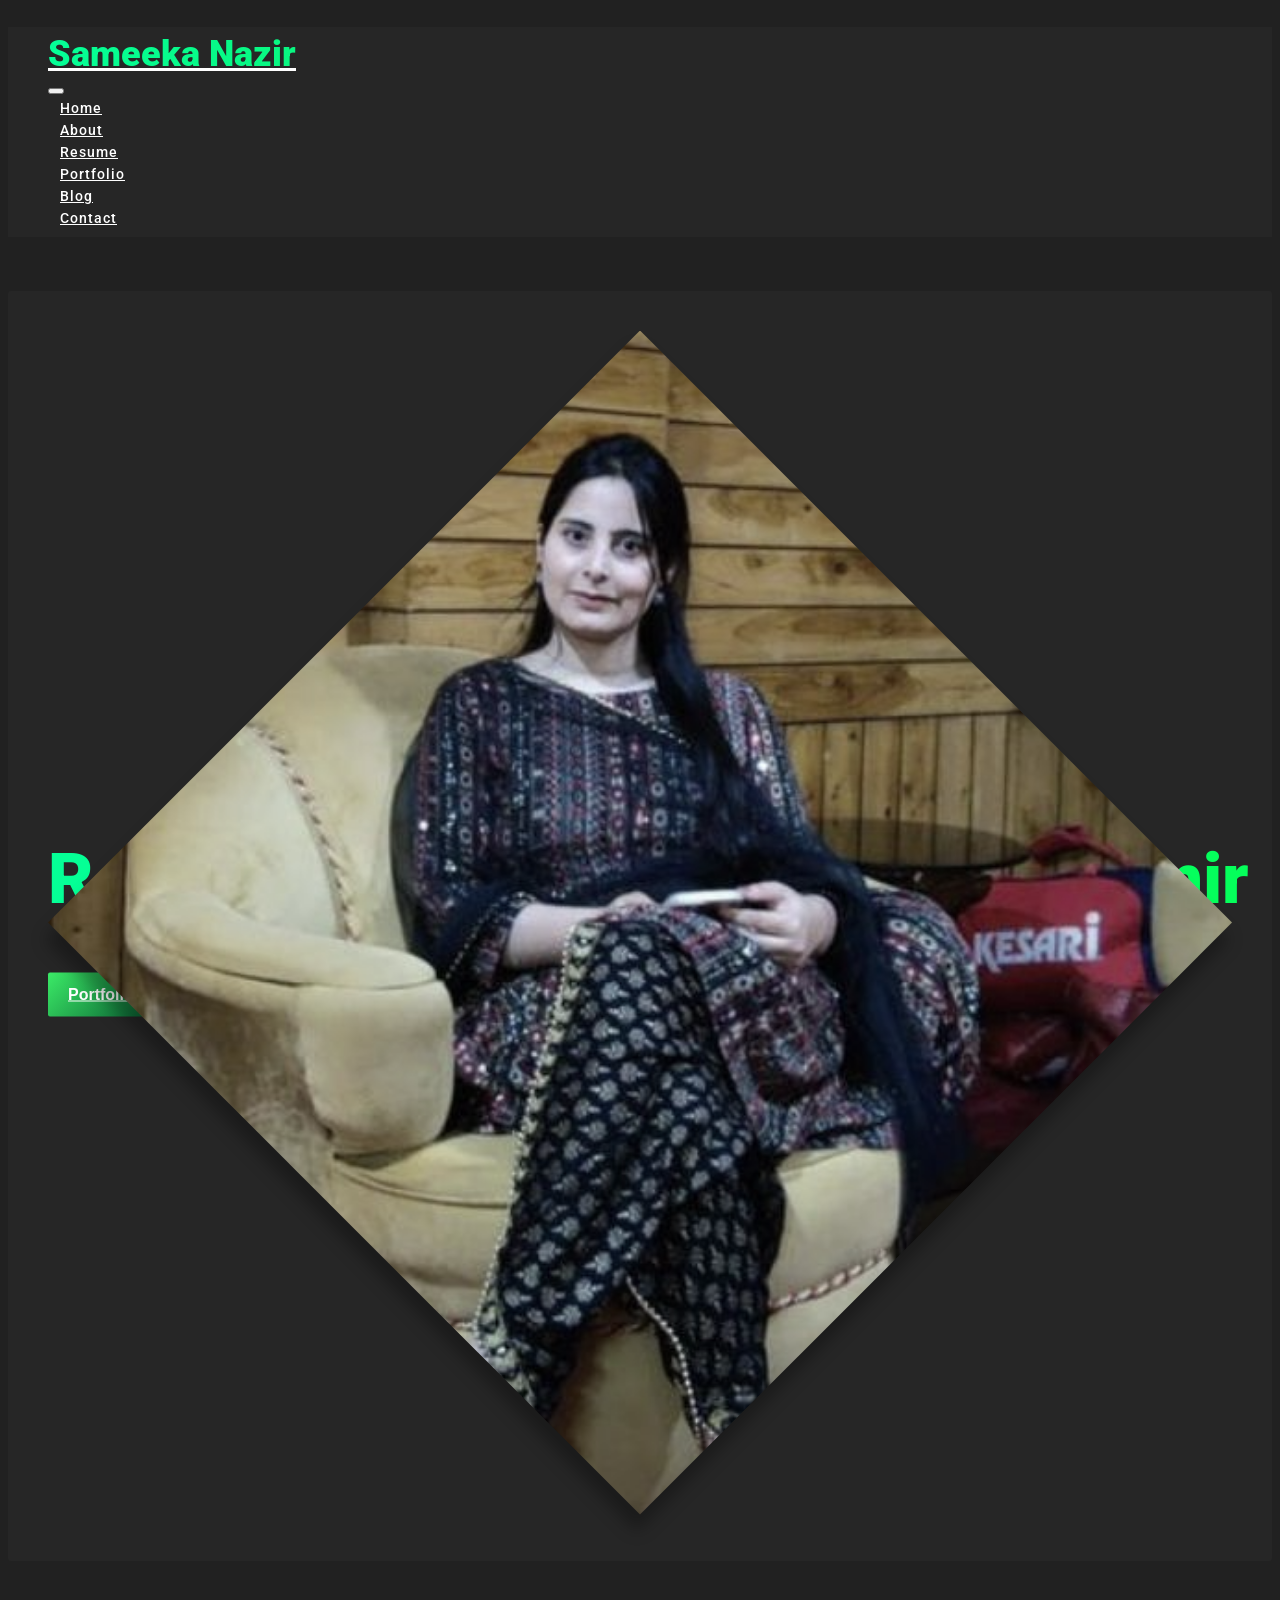
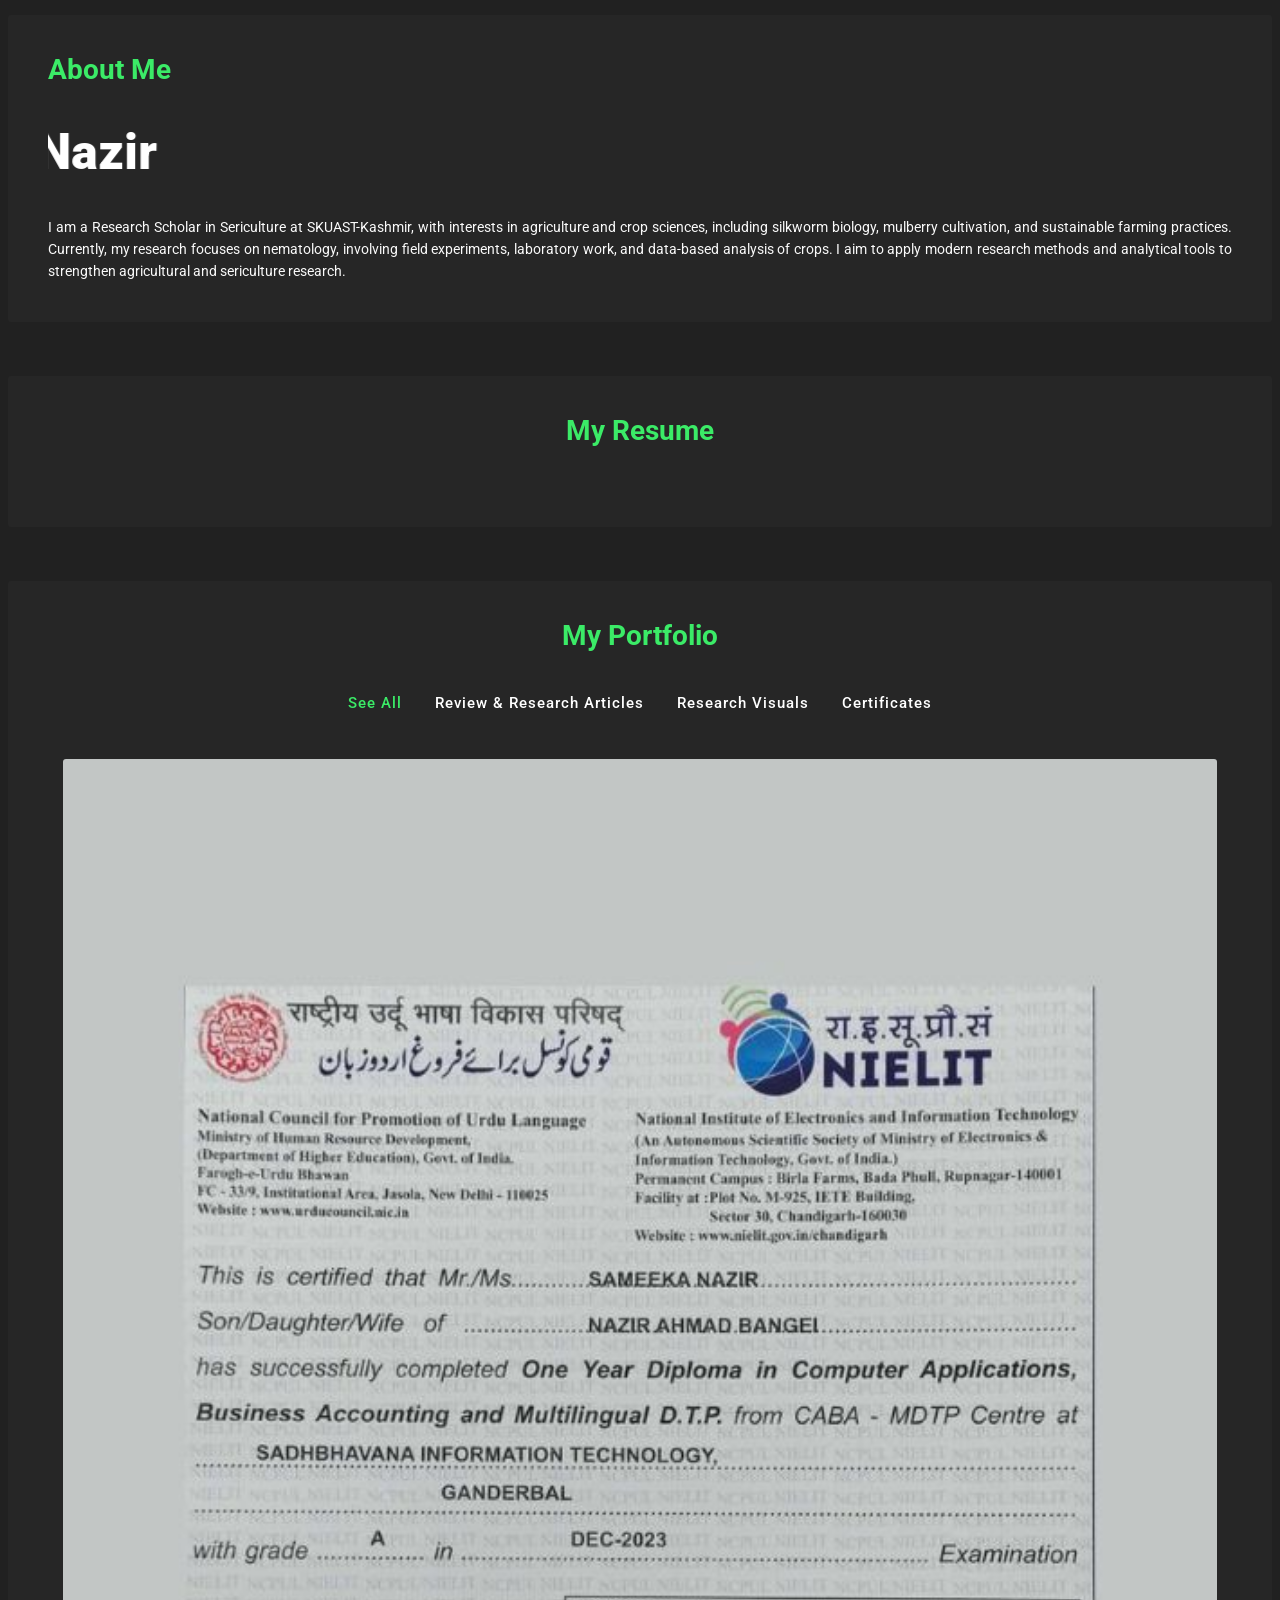
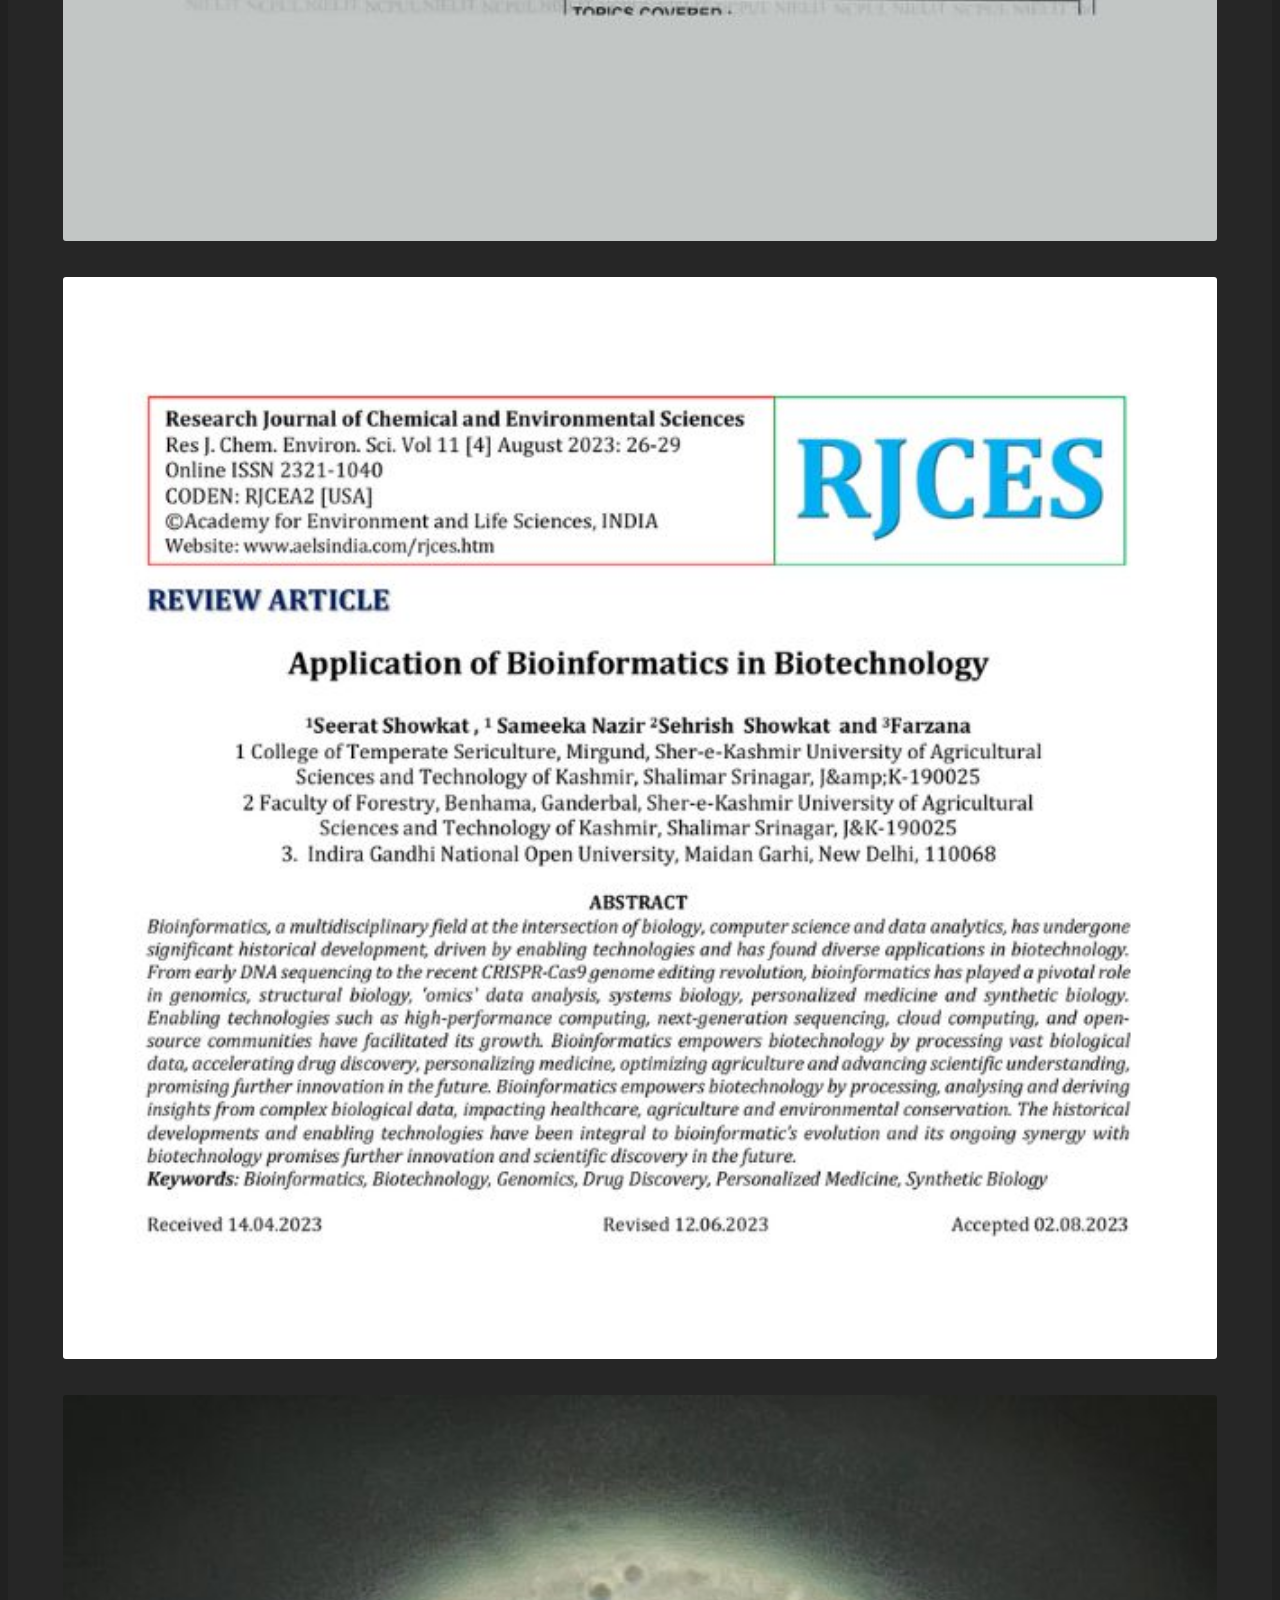
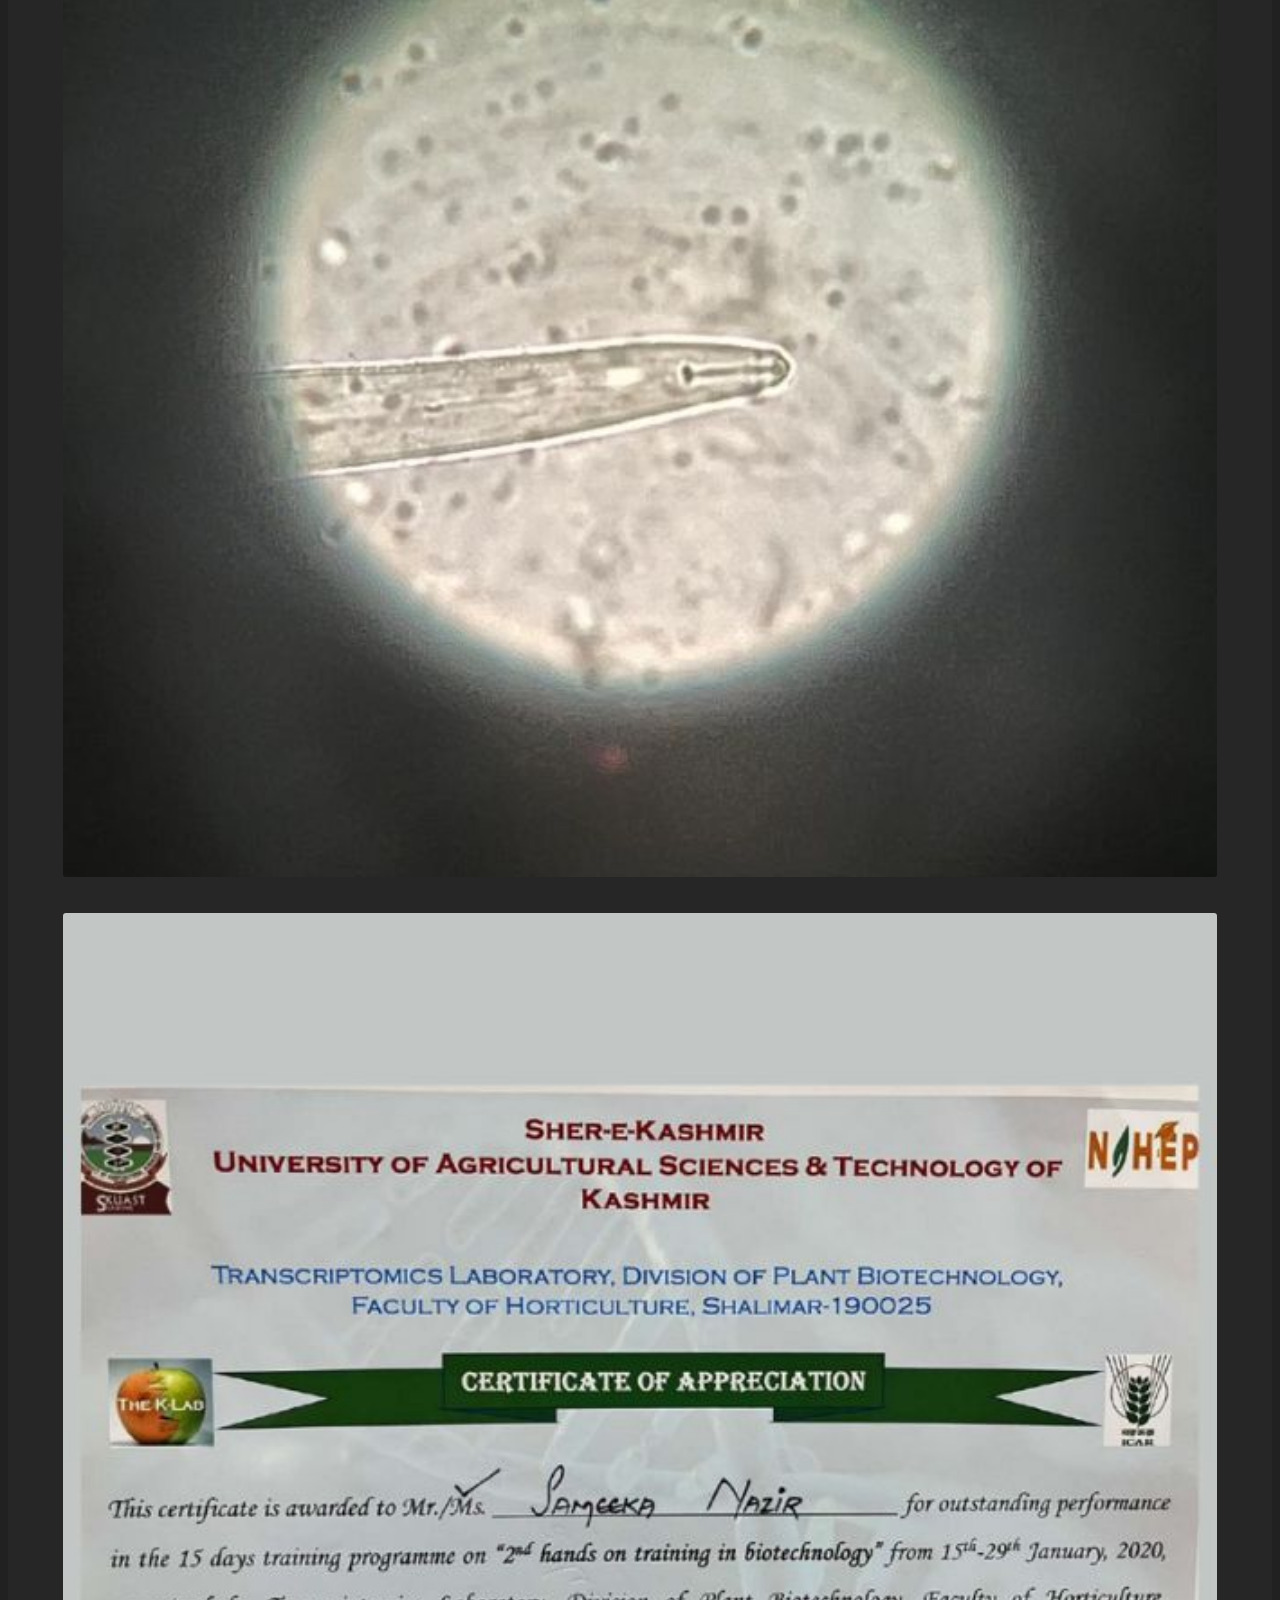
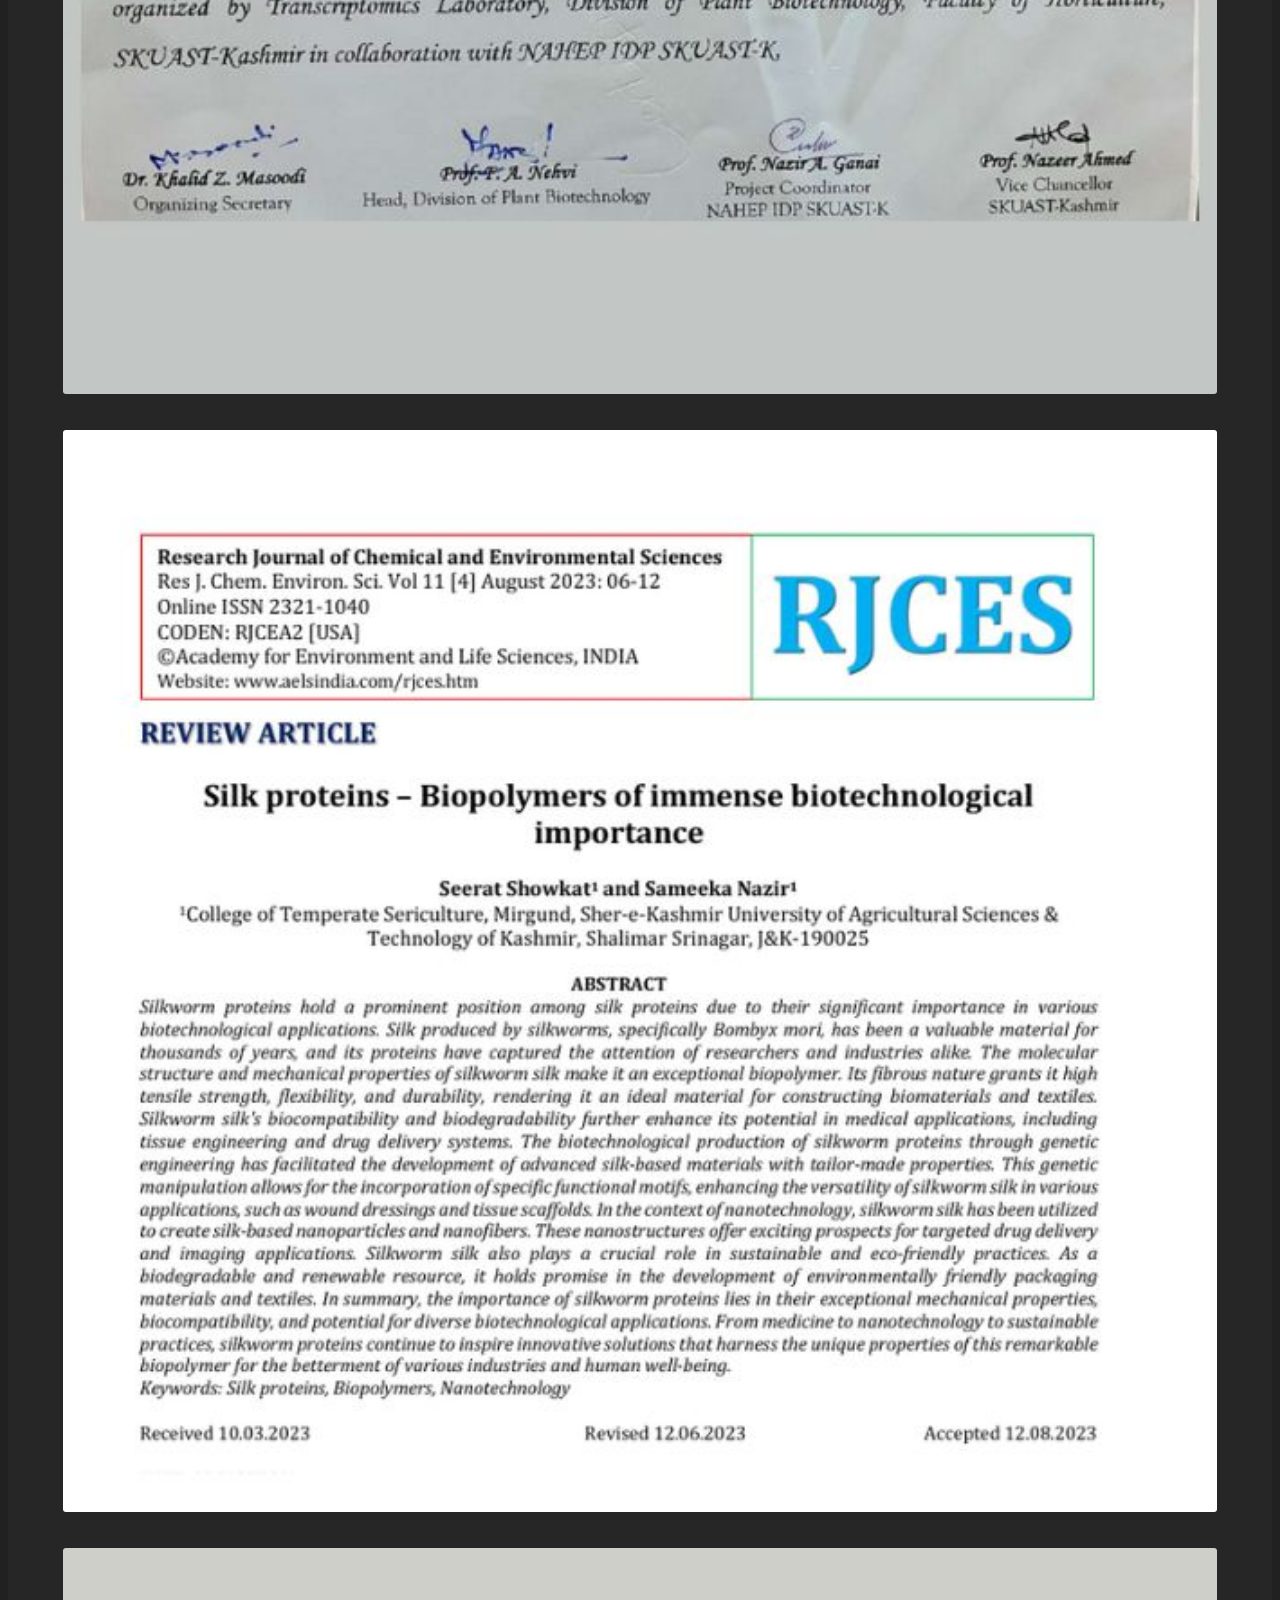
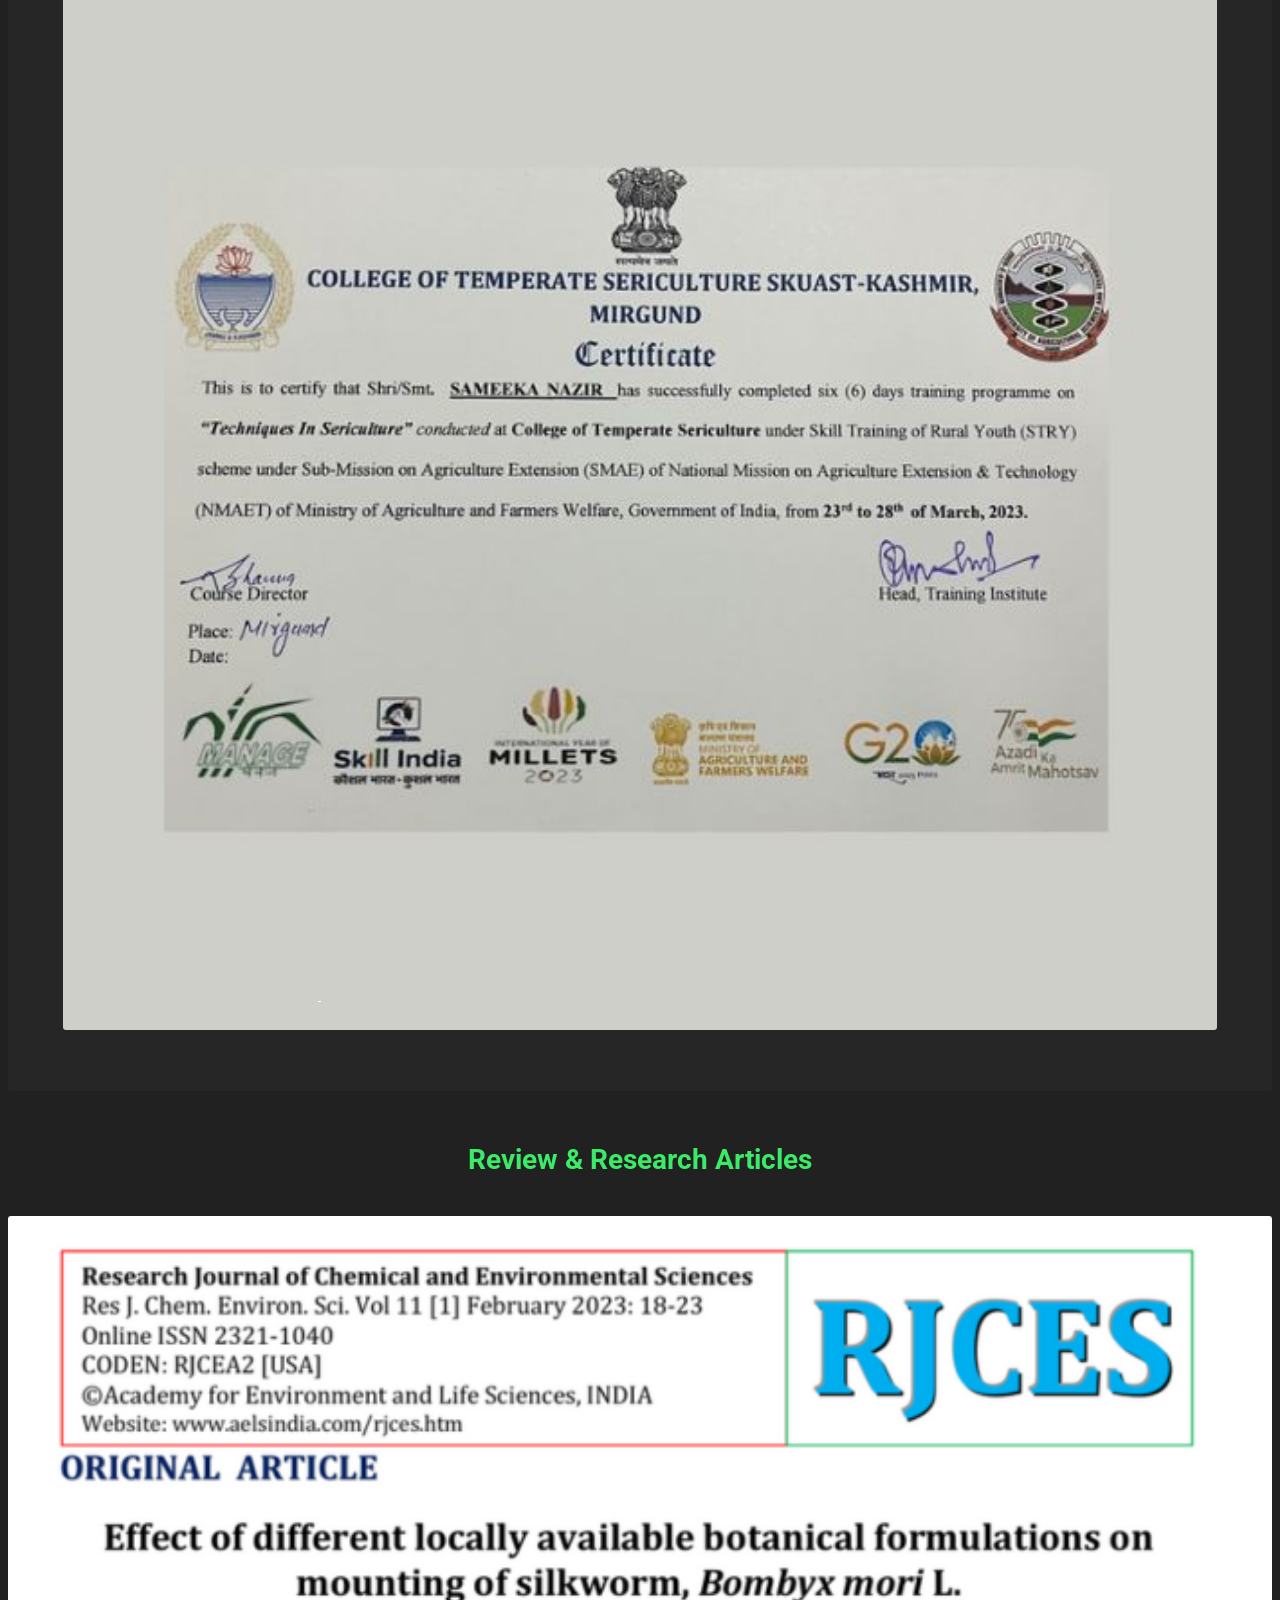
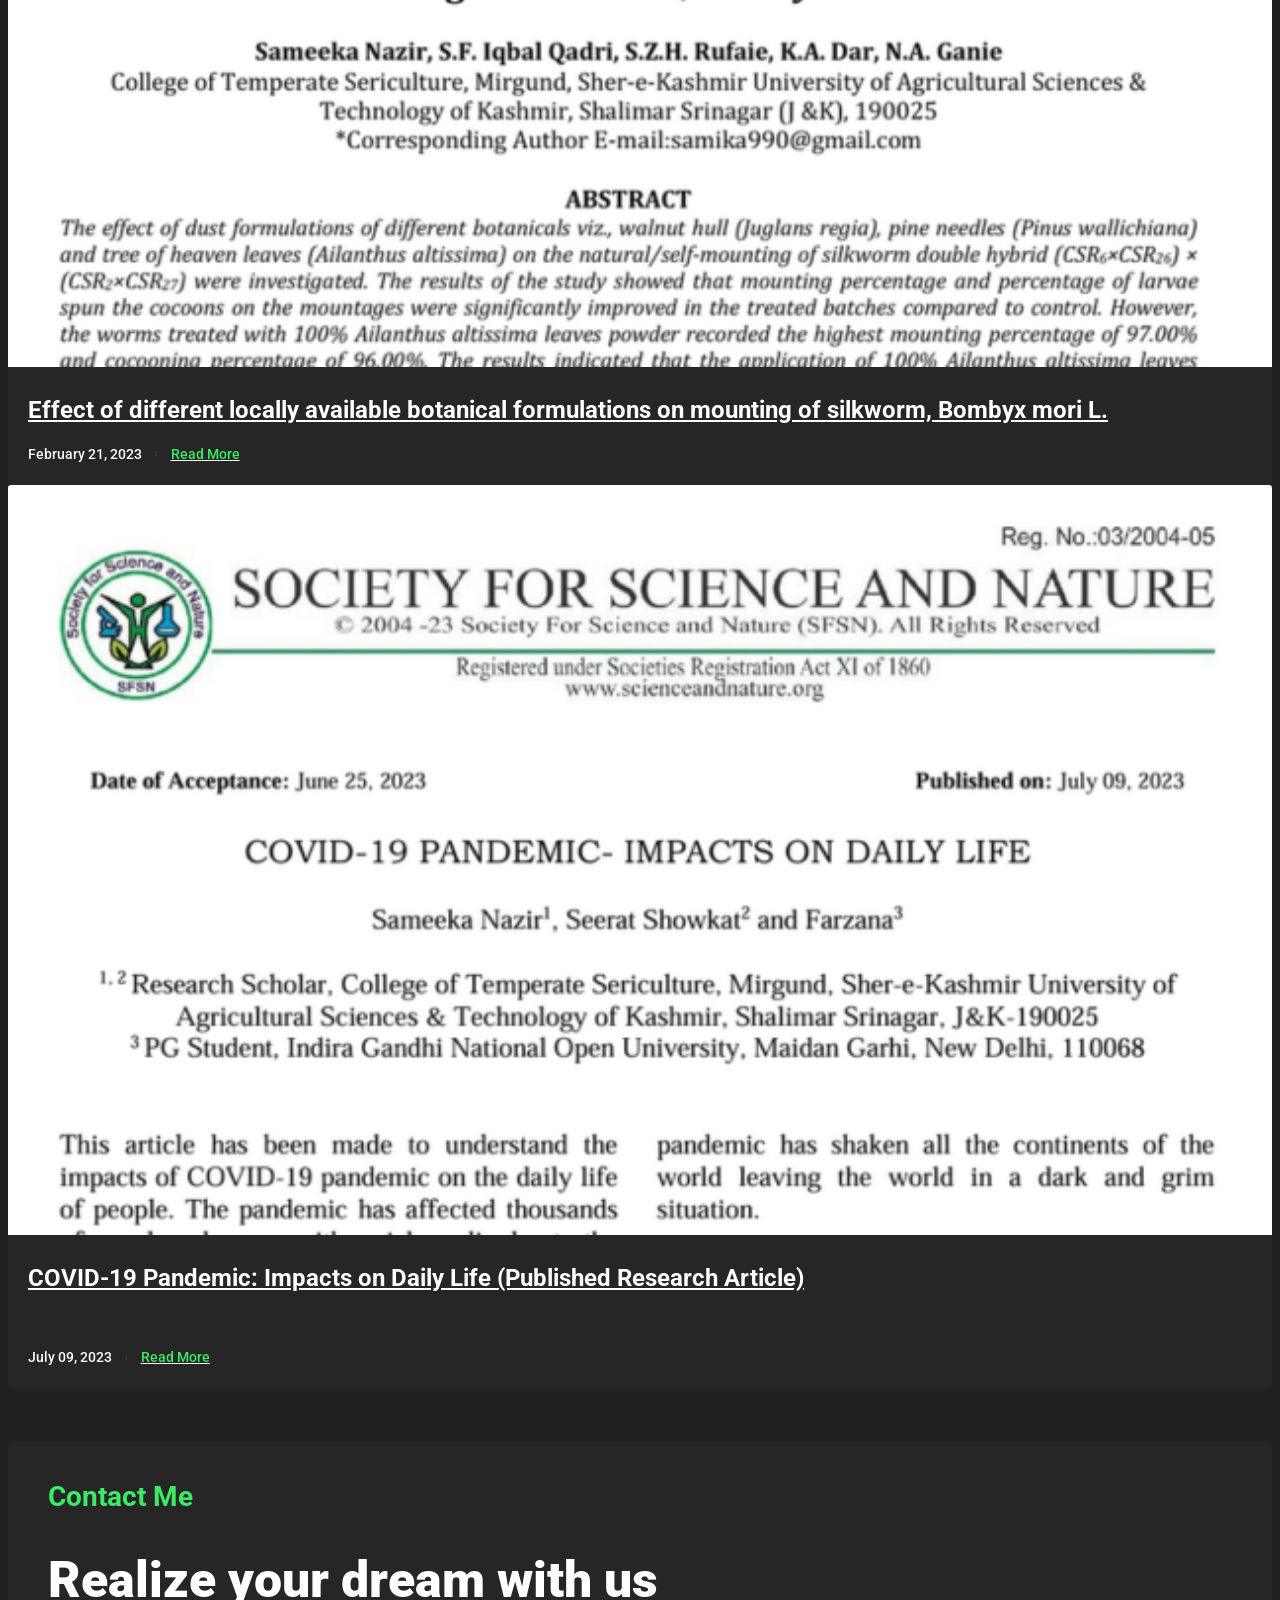
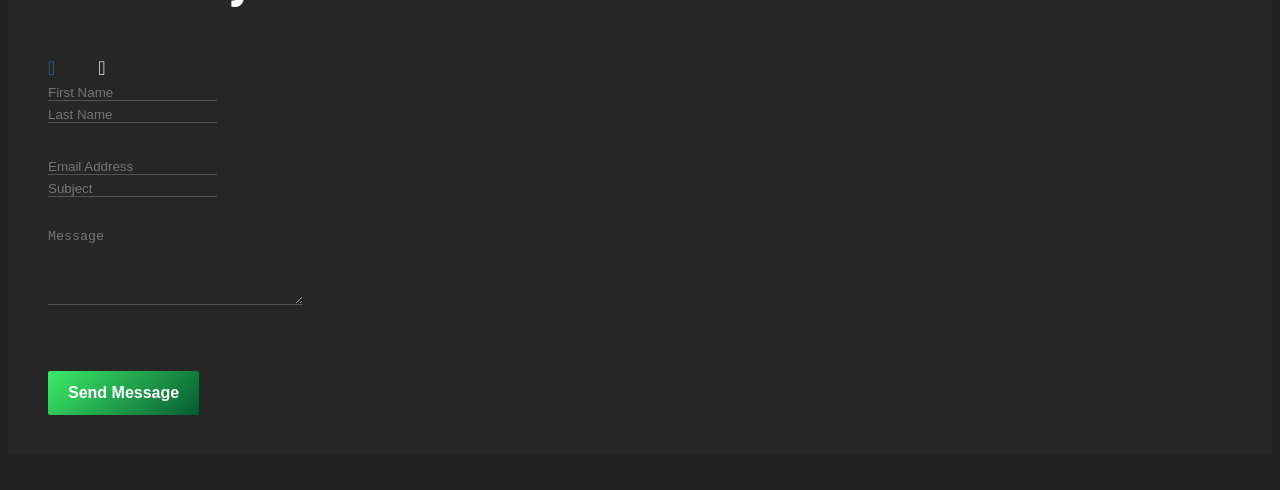
==== index.html @ d59b9f30 "Update index.html" ====
<!DOCTYPE html>
<html lang="zxx">

<head>
    <meta charset="UTF-8">
    <meta name="viewport" content="width=device-width, initial-scale=1.0">
     <!-- Open Graph Preview (WhatsApp, Facebook, LinkedIn) -->
        <meta property="og:title" content="Sameeka Nazir">
        <meta property="og:description" content="Research Scholar at SKUAST-Kashmir, experienced in research methodology, data handling, and field and laboratory studies, working towards practical and scientifically sound research outcomes">
        <meta property="og:image" content="https://Samikanazir.github.io/images/intro-image.jpg">
        <meta property="og:url" content="https://Samikanazir.github.io/">
        <meta property="og:type" content="website">

    <!-- <link rel="icon" href="images/favicon.png"> -->
      <!-- <favicon> -->
            <link rel="icon" type="image/png" href="images/fav/favicon-96x96.png" sizes="96x96" />
            <link rel="icon" type="image/svg+xml" href="images/fav/favicon.svg" />
            <link rel="shortcut icon" href="images/fav/favicon.ico" />
            <link rel="apple-touch-icon" sizes="180x180" href="images/fav/apple-touch-icon.png" />
            <link rel="manifest" href="images/fav/site.webmanifest" />
            <!-- favicon en -->
    <title>Sameeka Nazir Research Scholar at SKUAST Kashmir</title>

    <!-- font -->
    <link href="https://fonts.googleapis.com/css?family=Roboto:300,400,400i,500,500i,700,900&amp;display=swap" rel="stylesheet">
    <!-- end font -->

    <link rel="stylesheet" href="css/bootstrap.css">
    <link rel="stylesheet" href="css/font-awesome.css">
    <link rel="stylesheet" href="css/fakeLoader.css">
    <link rel="stylesheet" href="css/owl.carousel.css">
    <link rel="stylesheet" href="css/owl.theme.default.css">
    <link rel="stylesheet" href="css/magnific-popup.css">
    <link rel="stylesheet" href="css/style.css">

</head>

<body>

    <!-- loader -->
    <div class="fakeLoader"></div>
    <!-- loader -->

    <!-- header -->
    <header id="home">

        <!-- navbar -->
        <div class="container">
            <nav class="navbar navbar-expand-lg navbar-dark">

                <!-- navbar brand or logo -->
                <a href="#" class="navbar-brand">
                    <h2>Sameeka Nazir</h2>
                </a>
                <!-- end navbar brand or logo -->

                <button class="navbar-toggler" type="button" data-toggle="collapse" data-target="#navbarTogglerDemo" aria-controls="navbarTogglerDemo" aria-expanded="false" aria-label="Toggle navigation">
                    <span class="navbar-toggler-icon"></span>
                </button>

                <div id="navbarTogglerDemo" class="collapse navbar-collapse">
                    <ul class="navbar-nav ml-auto">
                        <li class="nav-item active">
                            <a href="#home" class="nav-link">Home</a>
                        </li>
                        <li class="nav-item">
                            <a href="#about" class="nav-link">About</a>
                        </li>
                        <li class="nav-item">
                            <a href="#resume" class="nav-link">Resume</a>
                        </li>
                        <li class="nav-item">
                            <a href="#portfolio" class="nav-link">Portfolio</a>
                        </li>
                        <li class="nav-item">
                            <a href="#blog" class="nav-link">Blog</a>
                        </li>
                        <li class="nav-item">
                            <a href="#contact" class="nav-link">Contact</a>
                        </li>
                    </ul>
                </div>
            </nav>
        </div>
        <!-- end navbar -->

        <!-- home intro -->
        <div class="home-intro segments">
            <div class="container">
                <div class="intro-content box-content">
                    <div class="row justify-content-center">
                        <div class="col-md-8 col-sm-12 col-xs-12">
                            <div class="intro-caption">
                                <!-- <span> <marquee style="color:#3beb67;" behavior="scroll" direction="left" scrollamount="5">
  <b> Sameeka Nazir </b>
</marquee> </span> -->
                                <h2>Research Scholar at SKUAST Kashmir</h2>
                                <button class="button" > <a href="#portfolio">Portfolio</a></button>
                            </div>
                        </div>
                        <div class="col-md-4 col-sm-12 col-xs-12">
                            <div class="intro-image">
                                <img src="images/intro-image.jpg" alt="">
                            </div>
                        </div>
                    </div>
                </div>
            </div>
        </div>
        <!-- end home intro -->

    </header>
    <!-- end header -->

    <!-- about -->
    <div id="about" class="about segments">
        <div class="container">
            <div class="box-content">
                <div class="row">
                    <div class="col-md-6 col-sm-12 col-xs-12">
                        <div class="content-left">
                            <div class="section-title section-title-left">
                                <h3>About Me</h3>
                            </div>
                            <div class="content">
                                
                                <span> <marquee style="color:#3beb67;" behavior="scroll" direction="right" scrollamount="3">
  <h2>Sameeka Nazir</h2></marquee> </span>
                                <p style="text-align: justify;">I am a Research Scholar in Sericulture at SKUAST-Kashmir, with interests in agriculture and crop sciences, including silkworm biology, mulberry cultivation, and sustainable farming practices. Currently, my research focuses on nematology, involving field experiments, laboratory work, and data-based analysis of crops. I aim to apply modern research methods and analytical tools to strengthen agricultural and sericulture research.</p>
                            </div>
                        </div>
                    </div>
                    <div class="col-md-6 col-sm-12 col-xs-12">
                        <div class="content-right"></div>
                    </div>
                </div>
            </div>
        </div>
    </div>
    <!-- end about -->

    <!-- resume -->
    <div id="resume" class="resume segments">
        <div class="container">
            <div class="box-content">
                <div class="section-title">
                    <h3>My Resume</h3>
                </div>
                <div class="owl-carousel owl-theme">
                    <div class="content">
                        <!-- my experience -->
                        <div class="row ">
                            <div class="col-md-6 col-sm-12 col-xs-12">
                                <div class="content-left">
                                    <div class="title-resume">
                                        <h3>Experience</h3>
                                        <h2>Currently working as a <span>Research</span> Scholar in Sericulture, focusing on nematology.</h2>
                                    </div>
                                </div>
                            </div>
                            <div class="col-md-6 col-sm-12 col-xs-12">
                                <div class="content-right">
                                    <ul class="timeline">
                                        <li>
                                            <h4>SKUAST-Kashmir</h4>
                                            <span>Research Scholar</span>
                                        </li>
                                        <li>
                                            <h4>.</h4> 
                                             <span>Conducting PhD research in Sericulture with a focus on nematology and mulberry crop health.</span> 
                                        </li>
                                        <li>
                                            <h4>.</h4>
                                            <span>Performing field surveys and laboratory experiments to study plant-parasitic nematodes.</span>
                                        </li>
                                        <li>
                                            <h4>.</h4>
                                            <span>
Analyzing experimental data and documenting findings to support agricultural research outcomes.</span>
                                        </li>
                                        
                                    </ul>
                                </div>
                            </div>
                        </div>
                        <!-- end my experience -->
                    </div>
                    <div class="content">
                        <!-- my education -->
                        <div class="row ">
                            <div class="col-md-6 col-sm-12 col-xs-12">
                                <div class="content-left">
                                    <div class="title-resume">
                                        <h3>Education</h3>
                                        <h2>Learning experience in a few <span>Professional Universities</span></h2>
                                    </div>
                                </div>
                            </div>
                            <div class="col-md-6 col-sm-12 col-xs-12">
                                <div class="content-right">
                                    <ul class="timeline">
                                        <li>
                                            <h4>SKUAST-Kashmir</h4>
                                            <span>Doctor of Philosophy (Ph.D), Sericulture
                                                 ( April 2023 - Present )</span>
                                        </li>
                                        <li>
                                            <h4>SKUAST-Kashmir</h4>
                                            <span>M.Sc. in Sericulture ( May 2020 – Feb 2023 )</span>
                                        </li>
                                        <li>
                                            <h4>SKUAST-Kashmir</h4>
                                            <span>B. Sc. (Hons.) Sericulture ( Dec 2016 - Apr 2020 )</span>
                                        </li>
                                    </ul>
                                </div>
                            </div>
                        </div>
                        <!-- end my education -->
                    </div>
                    <div class="content">
                        <!-- my skill -->
                        <div class="my-skill">
                            <div class="row ">
                                <div class="col-md-6 col-sm-12 col-xs-12">
                                    <div class="content-left">
                                        <div class="title-resume">
                                            <h3>Skill</h3>
                                            <h2>With good <span>Personal</span> and <span>Professional Skills</span></h2>
                                        </div>
                                    </div>
                                </div>
                                <div class="col-md-6 col-sm-12 col-xs-12">
                                    <div class="content-right">
                                        <div id="accordionSkill" class="accordion">
                                            <div class="card">
                                                <div id="personalSkill" class="card-header">
                                                    <h2>
                                                        <button class="btn btn-link" type="button" data-toggle="collapse" data-target="#collapse1" aria-expanded="true" aria-controls="collapse1">
                                                            <i class="fas fa-circle"></i>Personal Skill
                                                        </button>
                                                    </h2>
                                                </div>

                                                <div id="collapse1" class="collapse collapse-show" aria-labelledby="personalSkill" data-parent="#accordionSkill">
                                                    <div class="card-body">
                                                        <ul class="personalSkill">
                                                            <li>
                                                                <div class="skill-title">
                                                                    <span>Time Management</span>
                                                                </div>
                                                                <div class="progress">
                                                                    <div class="progress-bar" role="progressbar" aria-valuenow="85" aria-valuemin="0" aria-valuemax="100" style="width: 85%"></div>
                                                                </div>
                                                            </li>
                                                            <li>
                                                                <div class="skill-title">
                                                                    <span>Attention to Detail</span>
                                                                </div>
                                                                <div class="progress">
                                                                    <div class="progress-bar" role="progressbar" aria-valuenow="80" aria-valuemin="0" aria-valuemax="100" style="width: 80%"></div>
                                                                </div>
                                                            </li>
                                                            <li>
                                                                <div class="skill-title">
                                                                    <span>Communication</span>
                                                                </div>
                                                                <div class="progress">
                                                                    <div class="progress-bar" role="progressbar" aria-valuenow="90" aria-valuemin="0" aria-valuemax="100" style="width: 90%"></div>
                                                                </div>
                                                            </li>
                                                            <li>
                                                                <div class="skill-title">
                                                                    <span>Adaptability</span>
                                                                </div>
                                                                <div class="progress">
                                                                    <div class="progress-bar" role="progressbar" aria-valuenow="95" aria-valuemin="0" aria-valuemax="100" style="width: 95%"></div>
                                                                </div>
                                                            </li>
                                                        </ul>
                                                    </div>
                                                </div>
                                            </div>

                                            <div class="card">
                                                <div id="proSkill" class="card-header">
                                                    <h2>
                                                        <button class="btn btn-link collapsed" type="button" data-toggle="collapse" data-target="#collapse2" aria-expanded="false" aria-controls="collapse2">
                                                            <i class="fas fa-circle"></i>Professional Skill
                                                        </button>
                                                    </h2>
                                                </div>

                                                <div id="collapse2" class="collapse" aria-labelledby="proSkill" data-parent="#accordionSkill">
                                                    <div class="card-body">
                                                        <ul class="pro-skill">
                                                            <li>
                                                                <div class="skill-title">
                                                                    <span>Field Survey & Sampling</span>
                                                                </div>
                                                                <div class="progress">
                                                                    <div class="progress-bar" role="progressbar" aria-valuenow="98" aria-valuemin="0" aria-valuemax="100" style="width: 98%"></div>
                                                                </div>
                                                            </li>
                                                            <li>
                                                                <div class="skill-title">
                                                                    <span>Laboratory Techniques</span>
                                                                </div>
                                                                <div class="progress">
                                                                    <div class="progress-bar" role="progressbar" aria-valuenow="90" aria-valuemin="0" aria-valuemax="100" style="width: 90%"></div>
                                                                </div>
                                                            </li>
                                                            <li>
                                                                <div class="skill-title">
                                                                    <span>Statistical Analysis</span>
                                                                </div>
                                                                <div class="progress">
                                                                    <div class="progress-bar" role="progressbar" aria-valuenow="80" aria-valuemin="0" aria-valuemax="100" style="width: 80%"></div>
                                                                </div>
                                                            </li>
                                                            <li>
                                                                <div class="skill-title">
                                                                    <span>Soil & Plant Health Analysis</span>
                                                                </div>
                                                                <div class="progress">
                                                                    <div class="progress-bar" role="progressbar" aria-valuenow="75" aria-valuemin="0" aria-valuemax="100" style="width: 75%"></div>
                                                                </div>
                                                            </li>
                                                            <li>
                                                                <div class="skill-title">
                                                                    <span>Research Methodology</span>
                                                                </div>
                                                                <div class="progress">
                                                                    <div class="progress-bar" role="progressbar" aria-valuenow="70" aria-valuemin="0" aria-valuemax="100" style="width: 70%"></div>
                                                                </div>
                                                            </li>
                                                        </ul>
                                                    </div>
                                                </div>
                                            </div>
                                            <div class="card">
                                                <div id="proSkill" class="card-header">
                                                    <h2>
                                                        <button class="btn btn-link collapsed" type="button" data-toggle="collapse" data-target="#collapse2" aria-expanded="false" aria-controls="collapse2">
                                                            <i class="fas fa-circle"></i>Tools & Methods
                                                        </button>
                                                    </h2>
                                                </div>

                                                <div id="collapse2" class="collapse" aria-labelledby="proSkill" data-parent="#accordionSkill">
                                                    <div class="card-body">
                                                        <ul class="pro-skill">
                                                            <li>
                                                                <div class="skill-title">
                                                                    <span>Laboratory and Field Research Tools</span>
                                                                </div>
                                                                <div class="progress">
                                                                    <div class="progress-bar" role="progressbar" aria-valuenow="98" aria-valuemin="0" aria-valuemax="100" style="width: 98%"></div>
                                                                </div>
                                                            </li>
                                                            <li>
                                                                <div class="skill-title">
                                                                    <span>Nematode Sampling, Extraction, and Identification Techniques</span>
                                                                </div>
                                                                <div class="progress">
                                                                    <div class="progress-bar" role="progressbar" aria-valuenow="90" aria-valuemin="0" aria-valuemax="100" style="width: 90%"></div>
                                                                </div>
                                                            </li>
                                                            <li>
                                                                <div class="skill-title">
                                                                    <span>Research Methodology and Experimental Planning</span>
                                                                </div>
                                                                <div class="progress">
                                                                    <div class="progress-bar" role="progressbar" aria-valuenow="80" aria-valuemin="0" aria-valuemax="100" style="width: 80%"></div>
                                                                </div>
                                                            </li>
                                                            <li>
                                                                <div class="skill-title">
                                                                    <span>Literature Review and Academic Writing</span>
                                                                </div>
                                                                <div class="progress">
                                                                    <div class="progress-bar" role="progressbar" aria-valuenow="75" aria-valuemin="0" aria-valuemax="100" style="width: 75%"></div>
                                                                </div>
                                                            </li>
                                                            <li>
                                                                <div class="skill-title">
                                                                    <span>Report Preparation and Documentation</span>
                                                                </div>
                                                                <div class="progress">
                                                                    <div class="progress-bar" role="progressbar" aria-valuenow="70" aria-valuemin="0" aria-valuemax="100" style="width: 70%"></div>
                                                                </div>
                                                            </li>
                                                        </ul>
                                                    </div>
                                                </div>
                                            </div>
                                        </div>
                                    </div>
                                </div>
                            </div>
                        </div>
                        <!-- end my skill -->
                    </div>
                </div>                
            </div>
        </div>
    </div>
    <!-- end resume -->

    <!-- portfolio -->
    <div id="portfolio" class="portfolio segments">
        <div class="container">
            <div class="box-content">
                <div class="section-title">
                    <h3>My Portfolio</h3>
                </div>
                <div class="portfolio-filter-menu">
                    <ul>
                        <li data-filter="all" class="active">
                            <span>See All</span>
                        </li>
                        <li data-filter="1">
                            <span>Review & Research Articles</span>
                        </li>
                        <li data-filter="2">
                            <span>Research Visuals</span>
                        </li>
                        <li data-filter="3">
                            <span>Certificates</span>
                        </li>
                    </ul>
                </div>

                <div class="row no-gutters filtr-container">
                    <div class="col-md-4 col-sm-12 col-xs-12 filtr-item" data-category="3">
                        <div class="content-image">
                            <a href="images/portfolio1.jpg" class="portfolio-popup">
                                <img src="images/portfolio1.jpg" alt="">
                                <div class="image-overlay"></div>
                                <div class="portfolio-caption">
                                    <div class="title">
                                        <h4> <a href="certificates/diploma.pdf" target="_blank"> One-Year Diploma in Computer Applications </a></h4>
                                    </div>
                                    <div class="subtitle">
                                        <span>(NIELIT, 2023)</span>
                                    </div>
                                </div>
                            </a>
                        </div>
                    </div>
                    <div class="col-md-4 col-sm-12 col-xs-12 filtr-item" data-category="1">
                        <div class="content-image">
                            <a href="images/portfolio7.jpg" class="portfolio-popup">
                                <img src="images/portfolio7.jpg" alt="">
                                <div class="image-overlay"></div>
                                <div class="portfolio-caption">
                                    <div class="title">
                                        <h4> <a href="certificates/Article application of bioinformatics.pdf" target="_blank">Application of Bioinformatics  in Biotechnology </a></h4>
                                    </div>
                                    <div class="subtitle">
                                     <a href="certificates/Article application of bioinformatics.pdf" target="_blank">   <span> Read More </span> </a>
                                    </div>
                                </div>
                            </a>
                        </div>
                    </div>
                    <div class="col-md-4 col-sm-12 col-xs-12 filtr-item" data-category="2">
                        <div class="content-image">
                           <a href="images/portfolio3.jpg"
                            class="portfolio-popup"
                            title="Microscopic view of a plant-parasitic nematode captured during laboratory examination, highlighting its elongated body and diagnostic morphological features.">

                                <img src="images/portfolio3.jpg" alt="">
                                <div class="image-overlay"></div>
                                <div class="portfolio-caption">
                                    <div class="title">
                                        <h4>Plant Parasitic Nematode</h4>
                                    </div>
                                    <div class="subtitle">
                                        <span>Captured during microscopic examination</span>
                                    </div>
                                </div>
                            </a>

                        </div>
                    </div>
                    <div class="col-md-4 col-sm-12 col-xs-12 filtr-item" data-category="3">
                        <div class="content-image">
                            <a href="images/portfolio4.jpg" class="portfolio-popup">
                                <img src="images/portfolio4.jpg" alt="">
                                <div class="image-overlay"></div>
                                <div class="portfolio-caption">
                                    <div class="title">
                                        <h4> <a href="certificates/appr.pdf" target="_blank">Certificate of Appreciation </a></h4>
                                    </div>
                                    <div class="subtitle">
                                        <span>  Biotechnology Training (2020) </span>
                                    </div>
                                </div>
                            </a>
                        </div>
                    </div>
                    <div class="col-md-4 col-sm-12 col-xs-12 filtr-item" data-category="1">
                        <div class="content-image">
                            <a href="images/portfolio8.jpg" class="portfolio-popup">
                                <img src="images/portfolio8.jpg" alt="">
                                <div class="image-overlay"></div>
                                <div class="portfolio-caption">
                                    <div class="title">
                                        <h4> <a href="certificates/SILK PROTEINS REVIEW ARTICLE RJCES.pdf" target="_blank">Silk proteins Biopolymers of immense biotechnological importance</h4>
                                    </div>
                                    <div class="subtitle">
                                        <a href="certificates/SILK PROTEINS REVIEW ARTICLE RJCES.pdf" target="_blank">
                                        <span> Read More</span></a>
                                    </div>
                                </div>
                            </a>
                        </div>
                    </div>
                    <div class="col-md-4 col-sm-12 col-xs-12 filtr-item" data-category="3">
                        <div class="content-image">
                            <a href="images/portfolio6.jpg" class="portfolio-popup">
                                <img src="images/portfolio6.jpg" alt="">
                                <div class="image-overlay"></div>
                                <div class="portfolio-caption">
                                    <div class="title">
                                        <h4> <a href="certificates/mir.pdf" target="_blank">Techniques in Sericulture  </h4>
                                    </div>
                                    <div class="subtitle">
                                        <span>Training Certificate | SKUAST-Kashmir</span>
                                    </div>
                                </div>
                            </a>
                        </div>
                    </div>
                    
                </div>
            </div>
        </div>
    </div>
    <!-- end portfolio -->

    <!-- blog -->
    <div id="blog" class="blog segments">
        <div class="container">
            <div class="section-title">
                <h3>Review & Research Articles</h3>
            </div>
            <div class="row">
                <div class="col-md-6">
                    <div class="content">
                        <div class="image">
                            <img src="images/blog1.png" alt="">
                        </div>
                        <div class="blog-title">
                            <h4><a href="certificates/Research Publication 1 Published RJCES.pdf" target="_blank">Effect of different locally available botanical formulations on mounting of silkworm, Bombyx mori L.</a></h4>
                            <div class="date">
                                February 21, 2023 <i class="fas fa-circle"></i> <a href="certificates/Research Publication 1 Published RJCES.pdf" target="_blank"><span>Read More</span></a>
                            </div>
                        </div>
                    </div>
                </div>
                <div class="col-md-6">
                    <div class="content no-mb">
                        <div class="image">
                            <img src="images/blog2.png" alt="">
                        </div>
                        <div class="blog-title">
                            <h4><a href="certificates/COVID-19 ARTICLE 2023.pdf" target="_blank">COVID-19 Pandemic: Impacts on Daily Life (Published Research Article)</a><br><br></h4>
                            <div class="date">
                                July 09, 2023 <i class="fas fa-circle"></i> <a href="certificates/COVID-19 ARTICLE 2023.pdf" target="_blank"><span>Read More</span></a>
                            </div>
                        </div>
                    </div>
                </div>
            </div>
        </div>
    </div>
    <!-- end blog -->

    <!-- contact -->
    <div id="contact" class="contact segments">
        <div class="container">
            <div class="box-content">
                <div class="row">
                    <div class="col-md-6 col-sm-12 col-xs-12">
                        <div class="content-left">
                            <div class="section-title section-title-left">
                                <h3>Contact Me</h3>
                            </div>
                            <h2>Realize your dream with us</h2>
                           <ul>
                                <li>
                                    <a href="https://www.linkedin.com/in/samika-nazir01/" target="_blank" style="color:#0077b5;">
                                        <i class="fab fa-linkedin-in"></i>
                                    </a>
                                </li>
                                <!-- <li>
                                    <a href="#" style="color:#e1306c;">
                                        <i class="fab fa-instagram"></i>
                                    </a>
                                </li> -->
                                <li>
                                    <a href="https://github.com/Samikanazir" target="_blank" style="color:#ffffff;">
                                        <i class="fab fa-github"></i>
                                    </a>
                                </li>
                            </ul>


                        </div>
                    </div>
                    <div class="col-md-6 col-sm-12 col-xs-12">
                        <div class="content-right">
                            <form action="#" class="contact-form" id="contact-form" method="post">
                                <div class="row">
                                    <div class="col">
                                        <div id="first-name-field">
                                            <input type="text" placeholder="First Name" class="form-control" name="form-name">
                                        </div>
                                    </div>
                                    <div class="col">
                                        <div id="last-name-field">
                                            <input type="text" placeholder="Last Name" class="form-control" name="form-name">
                                        </div>
                                    </div>
                                </div>
                                <div class="row">
                                    <div class="col">
                                        <div id="email-field">
                                            <input type="email" placeholder="Email Address" class="form-control" name="form-email">
                                        </div>
                                    </div>
                                    <div class="col">
                                        <div id="subject-field">
                                            <input type="text" placeholder="Subject" class="form-control" name="form-subject">
                                        </div>
                                    </div>
                                </div>
                                <div class="row">
                                    <div class="col">
                                        <div id="message-field">
                                            <textarea cols="30" rows="5" class="form-control" id="form-message" name="form-message" placeholder="Message"></textarea>
                                        </div>
                                    </div>
                                </div>
                                <button class="button" type="submit" id="submit" name="submit">Send Message</button>
                            </form>
                        </div>
                    </div>
                </div>
            </div>
        </div>
    </div>
    <!-- end contact -->

    <!-- footer -->
    <!-- <div class="footer segments">
        <div class="container">
            <div class="box-content">
                <p><a href="https://www.templateshub.net" target="_blank">Templates Hub</a></p>
            </div>
        </div>
    </div> -->
    <!-- end footer -->

    <script src="js/jquery.min.js"></script>
    <script src="js/bootstrap.min.js"></script>
    <script src="js/fakeLoader.min.js"></script>
    <script src="js/owl.carousel.min.js"></script>
    <script src="js/jquery.filterizr.min.js"></script>
    <script src="js/imagesloaded.pkgd.min.js"></script>
    <script src="js/jquery.magnific-popup.min.js"></script>
    <script src="js/contact-form.js"></script>
    <script src="js/main.js"></script>
<script>
document.getElementById("contact-form").addEventListener("submit", function(e) {
    e.preventDefault();

    const form = e.target;
    const data = new FormData(form);

    fetch("https://formspree.io/f/mqezyndk", {
        method: "POST",
        body: data,
        headers: {
            'Accept': 'application/json'
        }
    }).then(response => {
        if (response.ok) {
            alert("✅ Message sent successfully!");
            form.reset();
        } else {
            alert("❌ Failed to send message.");
        }
    }).catch(() => {
        alert("⚠️ Network error. Try again.");
    });
});
</script>


</body>

</html>
---- css/fakeLoader.css ----
/**********************
 *CSS Animations by:
 *http://codepen.io/vivinantony
***********************/
.spinner1 {
  width: 40px;
  height: 40px;
  position: relative;
}


.double-bounce1, .double-bounce2 {
  width: 100%;
  height: 100%;
  border-radius: 50%;
  background-color: #fff;
  opacity: 0.6;
  position: absolute;
  top: 0;
  left: 0;
  
  -webkit-animation: bounce 2.0s infinite ease-in-out;
  animation: bounce 2.0s infinite ease-in-out;
}

.double-bounce2 {
  -webkit-animation-delay: -1.0s;
  animation-delay: -1.0s;
}

@-webkit-keyframes bounce {
  0%, 100% { -webkit-transform: scale(0.0) }
  50% { -webkit-transform: scale(1.0) }
}

@keyframes bounce {
  0%, 100% { 
    transform: scale(0.0);
    -webkit-transform: scale(0.0);
  } 50% { 
    transform: scale(1.0);
    -webkit-transform: scale(1.0);
  }
}

.spinner2 {
  width: 40px;
  height: 40px;
  position: relative;
}


.container1 > div, .container2 > div, .container3 > div {
  width: 6px;
  height: 6px;
  background-color: #fff;

  border-radius: 100%;
  position: absolute;
  -webkit-animation: bouncedelay 1.2s infinite ease-in-out;
  animation: bouncedelay 1.2s infinite ease-in-out;
  /* Prevent first frame from flickering when animation starts */
  -webkit-animation-fill-mode: both;
  animation-fill-mode: both;
}

.spinner2 .spinner-container {
  position: absolute;
  width: 100%;
  height: 100%;
}

.container2 {
  -webkit-transform: rotateZ(45deg);
  transform: rotateZ(45deg);
}

.container3 {
  -webkit-transform: rotateZ(90deg);
  transform: rotateZ(90deg);
}

.circle1 { top: 0; left: 0; }
.circle2 { top: 0; right: 0; }
.circle3 { right: 0; bottom: 0; }
.circle4 { left: 0; bottom: 0; }

.container2 .circle1 {
  -webkit-animation-delay: -1.1s;
  animation-delay: -1.1s;
}

.container3 .circle1 {
  -webkit-animation-delay: -1.0s;
  animation-delay: -1.0s;
}

.container1 .circle2 {
  -webkit-animation-delay: -0.9s;
  animation-delay: -0.9s;
}

.container2 .circle2 {
  -webkit-animation-delay: -0.8s;
  animation-delay: -0.8s;
}

.container3 .circle2 {
  -webkit-animation-delay: -0.7s;
  animation-delay: -0.7s;
}

.container1 .circle3 {
  -webkit-animation-delay: -0.6s;
  animation-delay: -0.6s;
}

.container2 .circle3 {
  -webkit-animation-delay: -0.5s;
  animation-delay: -0.5s;
}

.container3 .circle3 {
  -webkit-animation-delay: -0.4s;
  animation-delay: -0.4s;
}

.container1 .circle4 {
  -webkit-animation-delay: -0.3s;
  animation-delay: -0.3s;
}

.container2 .circle4 {
  -webkit-animation-delay: -0.2s;
  animation-delay: -0.2s;
}

.container3 .circle4 {
  -webkit-animation-delay: -0.1s;
  animation-delay: -0.1s;
}

@-webkit-keyframes bouncedelay {
  0%, 80%, 100% { -webkit-transform: scale(0.0) }
  40% { -webkit-transform: scale(1.0) }
}

@keyframes bouncedelay {
  0%, 80%, 100% { 
    transform: scale(0.0);
    -webkit-transform: scale(0.0);
  } 40% { 
    transform: scale(1.0);
    -webkit-transform: scale(1.0);
  }
}

.spinner3 {
  width: 40px;
  height: 40px;
  position: relative;  
  -webkit-animation: rotate 2.0s infinite linear;
  animation: rotate 2.0s infinite linear;
}

.dot1, .dot2 {
  width: 60%;
  height: 60%;
  display: inline-block;
  position: absolute;
  top: 0;
  background-color: #fff;
  border-radius: 100%;
  
  -webkit-animation: bounce 2.0s infinite ease-in-out;
  animation: bounce 2.0s infinite ease-in-out;
}

.dot2 {
  top: auto;
  bottom: 0px;
  -webkit-animation-delay: -1.0s;
  animation-delay: -1.0s;
}

@-webkit-keyframes rotate { 100% { -webkit-transform: rotate(360deg) }}
@keyframes rotate { 100% { transform: rotate(360deg); -webkit-transform: rotate(360deg) }}

@-webkit-keyframes bounce {
  0%, 100% { -webkit-transform: scale(0.0) }
  50% { -webkit-transform: scale(1.0) }
}

@keyframes bounce {
  0%, 100% { 
    transform: scale(0.0);
    -webkit-transform: scale(0.0);
  } 50% { 
    transform: scale(1.0);
    -webkit-transform: scale(1.0);
  }
}

.spinner4 {
  width: 30px;
  height: 30px;
  background-color: #fff;
  -webkit-animation: rotateplane 1.2s infinite ease-in-out;
  animation: rotateplane 1.2s infinite ease-in-out;
}

@-webkit-keyframes rotateplane {
  0% { -webkit-transform: perspective(120px) }
  50% { -webkit-transform: perspective(120px) rotateY(180deg) }
  100% { -webkit-transform: perspective(120px) rotateY(180deg)  rotateX(180deg) }
}

@keyframes rotateplane {
  0% { 
    transform: perspective(120px) rotateX(0deg) rotateY(0deg);
    -webkit-transform: perspective(120px) rotateX(0deg) rotateY(0deg) 
  } 50% { 
    transform: perspective(120px) rotateX(-180.1deg) rotateY(0deg);
    -webkit-transform: perspective(120px) rotateX(-180.1deg) rotateY(0deg) 
  } 100% { 
    transform: perspective(120px) rotateX(-180deg) rotateY(-179.9deg);
    -webkit-transform: perspective(120px) rotateX(-180deg) rotateY(-179.9deg);
  }
}

.spinner5 {
  width: 32px;
  height: 32px;
  position: relative;
}

.cube1, .cube2 {
  background-color: #fff;
  width: 10px;
  height: 10px;
  position: absolute;
  top: 0;
  left: 0;
  
  -webkit-animation: cubemove 1.8s infinite ease-in-out;
  animation: cubemove 1.8s infinite ease-in-out;
}

.cube2 {
  -webkit-animation-delay: -0.9s;
  animation-delay: -0.9s;
}

@-webkit-keyframes cubemove {
  25% { -webkit-transform: translateX(42px) rotate(-90deg) scale(0.5) }
  50% { -webkit-transform: translateX(42px) translateY(42px) rotate(-180deg) }
  75% { -webkit-transform: translateX(0px) translateY(42px) rotate(-270deg) scale(0.5) }
  100% { -webkit-transform: rotate(-360deg) }
}

@keyframes cubemove {
  25% { 
    transform: translateX(42px) rotate(-90deg) scale(0.5);
    -webkit-transform: translateX(42px) rotate(-90deg) scale(0.5);
  } 50% { 
    transform: translateX(42px) translateY(42px) rotate(-179deg);
    -webkit-transform: translateX(42px) translateY(42px) rotate(-179deg);
  } 50.1% { 
    transform: translateX(42px) translateY(42px) rotate(-180deg);
    -webkit-transform: translateX(42px) translateY(42px) rotate(-180deg);
  } 75% { 
    transform: translateX(0px) translateY(42px) rotate(-270deg) scale(0.5);
    -webkit-transform: translateX(0px) translateY(42px) rotate(-270deg) scale(0.5);
  } 100% { 
    transform: rotate(-360deg);
    -webkit-transform: rotate(-360deg);
  }
}

.spinner6 {
  width: 50px;
  height: 30px;
  text-align: center;
}

.spinner6 > div {
  background-color: #fff;
  height: 100%;
  width: 6px;
  margin-left:2px;
  display: inline-block;
  
  -webkit-animation: stretchdelay 1.2s infinite ease-in-out;
  animation: stretchdelay 1.2s infinite ease-in-out;
}

.spinner6 .rect2 {
  -webkit-animation-delay: -1.1s;
  animation-delay: -1.1s;
}

.spinner6 .rect3 {
  -webkit-animation-delay: -1.0s;
  animation-delay: -1.0s;
}

.spinner6 .rect4 {
  -webkit-animation-delay: -0.9s;
  animation-delay: -0.9s;
}

.spinner6 .rect5 {
  -webkit-animation-delay: -0.8s;
  animation-delay: -0.8s;
}

@-webkit-keyframes stretchdelay {
  0%, 40%, 100% { -webkit-transform: scaleY(0.4) }  
  20% { -webkit-transform: scaleY(1.0) }
}

@keyframes stretchdelay {
  0%, 40%, 100% { 
    transform: scaleY(0.4);
    -webkit-transform: scaleY(0.4);
  }  20% { 
    transform: scaleY(1.0);
    -webkit-transform: scaleY(1.0);
  }
}
  .spinner7 {
      width: 90px;
      height: 30px;
      text-align: center;
    }

    .spinner7 > div {
      background-color: #fff;
      height: 15px;
      width: 15px;
      margin-left:3px;
      border-radius: 50%;
      display: inline-block;
      
      -webkit-animation: stretchdelay 0.7s infinite ease-in-out;
      animation: stretchdelay 0.7s infinite ease-in-out;
    }

    .spinner7 .circ2 {
      -webkit-animation-delay: -0.6s;
      animation-delay: -0.6s;
    }

    .spinner7 .circ3 {
      -webkit-animation-delay: -0.5s;
      animation-delay: -0.5s;
    }

    .spinner7 .circ4 {
      -webkit-animation-delay: -0.4s;
      animation-delay: -0.4s;
    }

    .spinner7 .circ5 {
      -webkit-animation-delay: -0.3s;
      animation-delay: -0.3s;
    }

    @-webkit-keyframes stretchdelay {
      0%, 40%, 100% { -webkit-transform: translateY(-10px) }  
      20% { -webkit-transform: translateY(-20px) }
    }

    @keyframes stretchdelay {
      0%, 40%, 100% { 
        transform: translateY(-10px);
        -webkit-transform: translateY(-10px);
      } 20% {
        transform: translateY(-20px);
        -webkit-transform: translateY(-20px);
      }
}
---- css/style.css ----
/*Bleak - Personal Portfolio Template*/
/*Table of content
---------
font
general
button
navbar
home intro
about resume
portfolio
blog
contact
footer
comment
---------*/
/*general*/
body {
    font-family: 'Roboto', sans-serif;
    background: #212121;
    color: #fafafa;
    font-size: 14px;
    line-height: 22px;
}

h1,
h2,
h3,
h4,
h5,
h6 {
    line-height: 110%;
    margin: 0;
    font-family: 'Roboto', sans-serif;
    font-weight: 500;
    color: #fff;
}

h1 {
    font-size: 48px;
}

h2 {
    font-size: 36px;
}

h3 {
    font-size: 28px;
}

h4 {
    font-size: 18px;
}

h5 {
    font-size: 16px;
}

h6 {
    font-size: 14px;
}

a {
    color: #fff;
}
a:hover {
    color: #fff;
    text-decoration: none;
}
a:focus {
    outline: 0;
}

ul {
    padding: 0;
    margin: 0;
    list-style-type: none;
}

.segments {
    padding: 27px 0;
}

.section-title {
    margin-bottom: 40px;
    text-align: center;
}
.section-title h3 {
    font-weight: 700;
    color: #3beb67;
}
.section-title.section-title-left {
    text-align: left;
}

.title-resume {
    text-align: left;
}
.title-resume h3 {
    color: #3beb67;
    font-size: 22px;
    font-weight: 300;
    display: inline-block;
    margin-bottom: 20px;
    letter-spacing: 1px;
    text-transform: uppercase;
}
.title-resume h2 {
    font-size: 50px;
    font-weight: 900;
}
.title-resume h2 span {
    color: #3beb67;
}

.box-content {
    background: #262626;
    padding: 40px;
    border-radius: 3px;
}
.mfp-arrow {
    display: none !important;
}


/*button default*/
.button {
    background: #3beb67;
    background: -moz-linear-gradient(-45deg, #3beb67 0%, #085b31 100%);
    background: -webkit-linear-gradient(-45deg, #14d92c 0%, #05ff97 100%);
    background: linear-gradient(135deg, #3beb67 0%, #085b31 100%);
    color: #fff;
    border: 0;
    margin-top: 50px;
    border-radius: 2px;
    padding: 13px 20px;
    font-weight: 700;
    font-size: 16px;
    overflow: hidden;
    position: relative;
    overflow: hidden;
    display: inline-block;
    z-index: 99;
}
.button:hover::after {
    content: '';
    position: absolute;
    top: 0;
    right: 0;
    width: 100%;
    height: 100%;
    background: #262626;
    animation: titles 0.4s cubic-bezier(0.25, 0.61, 1, 0.47) forwards;
    transform: translateY(100%);
    animation-delay: .1s;
    z-index: -1000;
}

@keyframes buttons {
    0% {
        transform: translateY(100%);
    }
    100% {
        transform: translateY(-100%);
    }
}
/*navbar*/
.navbar {
    margin: 27px 0;
    background: #262626;
    color: #fff;
    padding: 8px 40px;
    transition: all .5s ease;
}
.navbar .navbar-brand h2 {
    font-weight: 900;
    background: -webkit-linear-gradient(right, #14d92c, #05ff97);
    -webkit-background-clip: text;
    -webkit-text-fill-color: transparent;
}
.navbar .navbar-nav .nav-item .nav-link {
    color: #fff;
    font-weight: 500;
    letter-spacing: 1px;
    padding-left: 12px;
    padding-right: 12px;
    transition: all .4s ease;
}
.navbar.fix {
    position: fixed;
    top: 0;
    left: 0;
    right: 0;
    z-index: 999;
    background: #262626;
    margin-top: 0;
    box-shadow: 0px 5px 10px 3px rgba(0, 0, 0, 0.2);
    transition: all .5s ease;
}

/*home intro*/
.home-intro .intro-content {
    position: relative;
}
.home-intro .intro-content .intro-caption {
    position: absolute;
    top: 50%;
    transform: translateY(-50%);
}
.home-intro .intro-content .intro-caption span {
    font-size: 26px;
    font-weight: 300;
    display: inline-block;
    margin-bottom: 30px;
    letter-spacing: 1px;
    text-transform: uppercase;
}
.home-intro .intro-content .intro-caption h2 {
    font-size: 70px;
    font-weight: 900;
    background: -webkit-linear-gradient(right,  #05ff5a, #05ff97);
    -webkit-background-clip: text;
    -webkit-text-fill-color: transparent;
    line-height: 87px;
}
.home-intro .intro-content .intro-image {
    filter: drop-shadow(-3px 17px 8px rgba(0, 0, 0, 0.3));
}
.home-intro .intro-content .intro-image img {
    width: 100%;
    clip-path: polygon(50% 0%, 100% 50%, 50% 100%, 0% 50%);
    filter: grayscale(40%);
}

/*about*/
.about .box-content {
    padding: 0;
}
.about .box-content p {
    margin: 0;
}
.about .content-left {
    padding: 40px;
}
.about .content-left .content h2 {
    font-size: 50px;
    font-weight: 900;
    margin-bottom: 30px;
}
.about .content-right {
    background: url(../images/about.jpg);
    background-size: cover;
    background-position: 100% 100%;
    height: 100%;
    border-radius: 0 3px 3px 0;
}

/*resume*/
.resume .timeline {
    position: relative;
    list-style-type: none;
}
.resume .timeline::before {
    content: '';
    display: inline-block;
    position: absolute;
    left: 0;
    width: 2px;
    height: 100%;
    z-index: 400;
    background: #fff;
}
.resume .timeline ul {
    list-style-type: none;
}
.resume .timeline ul li {
    margin-bottom: 20px;
}
.resume .timeline > li {
    margin-bottom: 30px;
    padding-left: 30px;
}
.resume .timeline > li:last-child {
    margin-bottom: 0;
}
.resume .timeline > li::before {
    content: '';
    background: #fff;
    display: inline-block;
    position: absolute;
    border-radius: 50%;
    left: -7px;
    width: 16px;
    height: 16px;
    z-index: 400;
}
.resume .timeline > li h4 {
    font-weight: 700;
    margin-bottom: 15px;
    font-size: 22px;
}
.resume .my-skill .content-right .card {
    background: transparent;
    border: 0;
}
.resume .my-skill .content-right .card .card-header {
    background: transparent;
    border: 0;
    padding: 0;
}
.resume .my-skill .content-right .card .card-header h2 .btn {
    padding: 0;
    font-size: 22px;
    font-weight: 700;
    color: #fff;
}
.resume .my-skill .content-right .card .card-header h2 .btn:hover {
    text-decoration: none;
}
.resume .my-skill .content-right .card .card-header h2 .btn:focus {
    text-decoration: none;
}
.resume .my-skill .content-right .card .card-header h2 .btn i {
    color: #fff;
    margin-right: 15px;
    font-size: 16px;
    position: relative;
    top: -2px;
}
.resume .my-skill .content-right .card .card-body {
    padding-left: 32px;
}
.resume .my-skill .content-right .card .card-body ul li {
    margin-bottom: 20px;
}
.resume .my-skill .content-right .card .card-body ul li:last-child {
    margin-bottom: 0;
}
.resume .my-skill .content-right .skill-title span {
    font-size: 18px;
    margin-bottom: 10px;
    display: inline-block;
}
.resume .my-skill .content-right .progress {
    height: 5px;
    border-radius: 0;
    background: #414141;
}
.resume .my-skill .content-right .progress .progress-bar {
    background: #d61a5e;
    background: -moz-linear-gradient(left, #d61a5e 0%, #3beb67 100%);
    background: -webkit-linear-gradient(left, #14d92c 0%, #05ff97 100%);
    background: linear-gradient(to right, #d61a5e 0%, #3beb67 100%);
}

.resume .owl-theme .owl-dots .owl-dot span {
    margin: 5px 10px;
    background: #515151;
}
.resume .owl-theme .owl-dots .owl-dot.active span {
    background: #3beb67;
}
.resume .owl-theme .owl-nav.disabled + .owl-dots {
    margin-top: 50px;
}

/*portfolio*/
.portfolio .row .col-md-4 {
    padding: 15px;
}
.portfolio .portfolio-filter-menu {
    margin-bottom: 30px;
    text-align: center;
}
.portfolio .portfolio-filter-menu ul li {
    display: inline-block;
    margin: 0 15px;
    cursor: pointer;
    font-size: 15px;
    font-weight: 500;
    color: #fff;
    letter-spacing: 1px;
    transition: .4s ease-in-out;
}
.portfolio .portfolio-filter-menu ul li span {
    z-index: 99;
    position: relative;
}
.portfolio .portfolio-filter-menu ul li span::after {
    content: "";
    height: 0;
    left: 0;
    bottom: -2px;
    width: 100%;
    position: absolute;
    transition: all 0.3s ease 0s;
    -webkit-transition: all 0.3s ease 0s;
    z-index: -1000;
}
.portfolio .portfolio-filter-menu ul li span:hover {
    color: #3beb67;
}
.portfolio .portfolio-filter-menu ul li span:hover::after {
    height: 10px;
    background: #525252;
}
.portfolio .portfolio-filter-menu ul li.active {
    color: #3beb67;
}
.portfolio .content-image {
    position: relative;
}
.portfolio .content-image:hover .image-overlay {
    opacity: 1;
}
.portfolio .content-image:hover .portfolio-caption .title::after {
    content: '';
    position: absolute;
    top: 0;
    right: 0;
    width: 100%;
    height: 100%;
    background: #3beb67;
    background: -moz-linear-gradient(-45deg, #3beb67 0%, #d61a5e 100%);
    background: -webkit-linear-gradient(-45deg,  #14d92c 0%, #05ff97 100%);
    background: linear-gradient(135deg, #05ff5a 0%, #085b31 100%);
    animation: titles 600ms cubic-bezier(0.45, 0.81, 0.83, 0.18) forwards;
    transform: translateY(101%);
    animation-delay: .1s;
}

.portfolio .content-image:hover .portfolio-caption .title h4 {
    opacity: 1;
}
.portfolio .content-image:hover .portfolio-caption .subtitle::after {
    content: '';
    position: absolute;
    top: 0;
    right: 0;
    width: 100%;
    height: 100%;
    background: #3beb67;
    background: -moz-linear-gradient(-45deg, #3beb67 0%, #d61a5e 100%);
    background: -webkit-linear-gradient(-45deg,  #14d92c 0%, #05ff97 100%);
    background: linear-gradient(135deg, #05ff5a 0%, #085b31 100%);
    animation: titles 500ms cubic-bezier(0.45, 0.81, 0.83, 0.18) forwards;
    transform: translateY(101%);
    animation-delay: .5s;
}
.portfolio .content-image:hover .portfolio-caption .subtitle span {
    opacity: 1;
}
.portfolio .content-image img {
    width: 100%;
    border-radius: 3px;
}
.portfolio .content-image .portfolio-caption {
    position: absolute;
    left: 30px;
    bottom: 30px;
    right: 30px;
}
.portfolio .content-image .portfolio-caption .title {
    overflow: hidden;
    position: relative;
    overflow: hidden;
    display: inline-block;
    transition-duration: .4s;
    transition-delay: .4s;
}
.portfolio .content-image .portfolio-caption .title h4 {
    font-size: 20px;
    font-weight: 700;
    transition-duration: .1s;
    transition-delay: 750ms;
    opacity: 0;
    line-height: 24px;
}
.portfolio .content-image .portfolio-caption .subtitle {
    overflow: hidden;
    position: relative;
    overflow: hidden;
    display: inline-block;
    transition-duration: .4s;
    transition-delay: .4s;
}
.portfolio .content-image .portfolio-caption .subtitle span {
    transition-duration: .1s;
    transition-delay: 700ms;
    opacity: 0;
}
.portfolio .content-image .image-overlay {
    background: linear-gradient(rgba(0, 0, 0, 0.6), rgba(0, 0, 0, 0.6));
    position: absolute;
    width: 100%;
    top: 0;
    left: 0;
    right: 0;
    bottom: 0;
    border-radius: 3px;
    opacity: 0;
    transition: all .5s ease;
}

@keyframes titles {
    0% {
        transform: translateY(100%);
    }
    100% {
        transform: translateY(-101%);
    }
}
@keyframes subtitles {
    0% {
        transform: translateY(100%);
    }
    100% {
        transform: translateY(-101%);
    }
}
/*blog*/
.blog .content {
    background: #262626;
    border-radius: 3px;
}
.blog .content:hover img {
    -moz-transform: scale(1.03);
    -webkit-transform: scale(1.03);
    transform: scale(1.03);
}
.blog .content .image {
    overflow: hidden;
}
.blog .content .image img {
    width: 100%;
    border-radius: 3px 3px 0 0;
    -moz-transition: all 0.3s;
    -webkit-transition: all 0.3s;
    transition: all 0.5s;
}
.blog .content .blog-title {
    padding: 20px;
}
.blog .content .blog-title h4 {
    font-size: 24px;
    font-weight: 700;
    margin-bottom: 15px;
    line-height: 35px;
}
.blog .content .blog-title h4 a {
    transition: all .2s ease;
}
.blog .content .blog-title h4 a:hover {
    color: #3beb67;
}
.blog .content .blog-title .date {
    font-weight: 500;
}
.blog .content .blog-title .date i {
    margin: 0 10px;
    font-size: 7px;
    vertical-align: middle;
    color: #525252;
}
.blog .content .blog-title .date span {
    color: #3beb67;
    font-size: 14px;
    position: relative;
    z-index: 99;
}
.blog .content .blog-title .date span::after {
    content: "";
    height: 0;
    left: 0;
    bottom: -2px;
    width: 100%;
    position: absolute;
    transition: all 0.3s ease 0s;
    -webkit-transition: all 0.3s ease 0s;
    z-index: -1000;
}
.blog .content .blog-title .date span:hover::after {
    height: 10px;
    background: #525252;
}

/*contact*/
.contact .content-left h2 {
    font-size: 50px;
    font-weight: 900;
    margin-bottom: 50px;
}
.contact .content-left ul li {
    display: inline-block;
    margin-right: 40px;
}
.contact .content-left ul li a i {
    font-size: 20px;
    transition: all .2s ease;
}
.contact .content-left ul li:hover a i {
    color: #525252;
}
.contact .content-left ul li:last-child {
    margin-right: 0;
}
.contact .content-right .row {
    margin-bottom: 30px;
}
.contact .content-right .row:last-child {
    margin-bottom: 0;
}
.contact .content-right .row .form-control {
    border: 0;
    border-bottom: 1px solid #525252;
    border-radius: 0;
    background: transparent;
    padding: 0;
    color: #fff;
}
.contact .content-right .row .form-control:hover {
    border-color: #3beb67;
}
.contact .content-right .row .form-control:focus {
    outline: 0;
    box-shadow: none;
    border-color: #3beb67;
}
.contact .content-right .button {
    margin-top: 30px;
}

/*footer*/
.footer {
    text-align: center;
}
.footer p {
    margin-bottom: 0;
}

/*responsive*/
@media (max-width: 768px) {
    .box-content {
        padding: 30px;
    }

    .section-title {
        margin-bottom: 30px;
    }
    .section-title h3 {
        font-size: 22px;
    }

    .button {
        margin-top: 30px;
    }

    .navbar {
        padding: 8px 30px;
    }
    .navbar.navbar-dark .navbar-toggler {
        border: 0;
        background: #333;
    }
    .navbar.navbar-dark .navbar-toggler:focus {
        outline: 0;
    }
    .navbar .navbar-nav .nav-item .nav-link {
        padding-left: 0;
    }

    .home-intro .intro-content .intro-caption span {
        display: inline-block;
        margin-bottom: 20px;
        font-size: 22px;
    }
    .home-intro .intro-content .intro-caption h2 {
        font-size: 40px;
        line-height: 60px;
    }

    .about .content-left .content h2 {
        font-size: 40px;
    }

    .resume .content-left .title-resume h2 {
        font-size: 40px;
    }

    .portfolio .content-image .portfolio-caption {
        position: absolute;
        left: 10px;
        bottom: 10px;
        right: 10px;
        text-align: center;
    }

    .blog .content .blog-title h4 {
        font-size: 22px;
    }

    .contact .content-left h2 {
        font-size: 40px;
    }
    .contact .content-right .button {
        margin-top: 0;
    }
}
@media (max-width: 640px) {
    .home-intro .intro-content .intro-caption {
        display: contents;
    }
    .home-intro .intro-content .intro-image {
        display: none;
    }

    .about .content-right {
        display: none;
    }

    .resume .timeline::before {
        position: absolute;
        left: 7px;
    }
    .resume .timeline li::before {
        position: absolute;
        left: 0;
    }
    .resume .content-left {
        margin-bottom: 30px;
    }

    .portfolio .content-image .portfolio-caption {
        display: inline-table;
        margin: 0 auto;
    }
    .portfolio .content-image .portfolio-caption .title {
        display: block;
        margin-bottom: 10px;
    }

    .blog .content {
        margin-bottom: 30px;
    }
    .blog .content.no-mb {
        margin-bottom: 0;
    }

    .contact .content-left {
        margin-bottom: 30px;
    }
    .contact .content-left h2 {
        margin-bottom: 40px;
    }
}
@media (max-width: 630px) {
    .home-intro .intro-content .row {
        text-align: center;
    }
    .home-intro .intro-content .row .intro-caption h2 {
        font-size: 32px;
    }

    .about .content-left {
        text-align: center;
    }
    .about .content-left .section-title-left {
        text-align: center;
    }
    .about .content-left .content h2 {
        font-size: 32px;
    }

    .resume .content-left .title-resume h2 {
        font-size: 32px;
    }

    .contact .content-left h2 {
        font-size: 32px;
    }
}
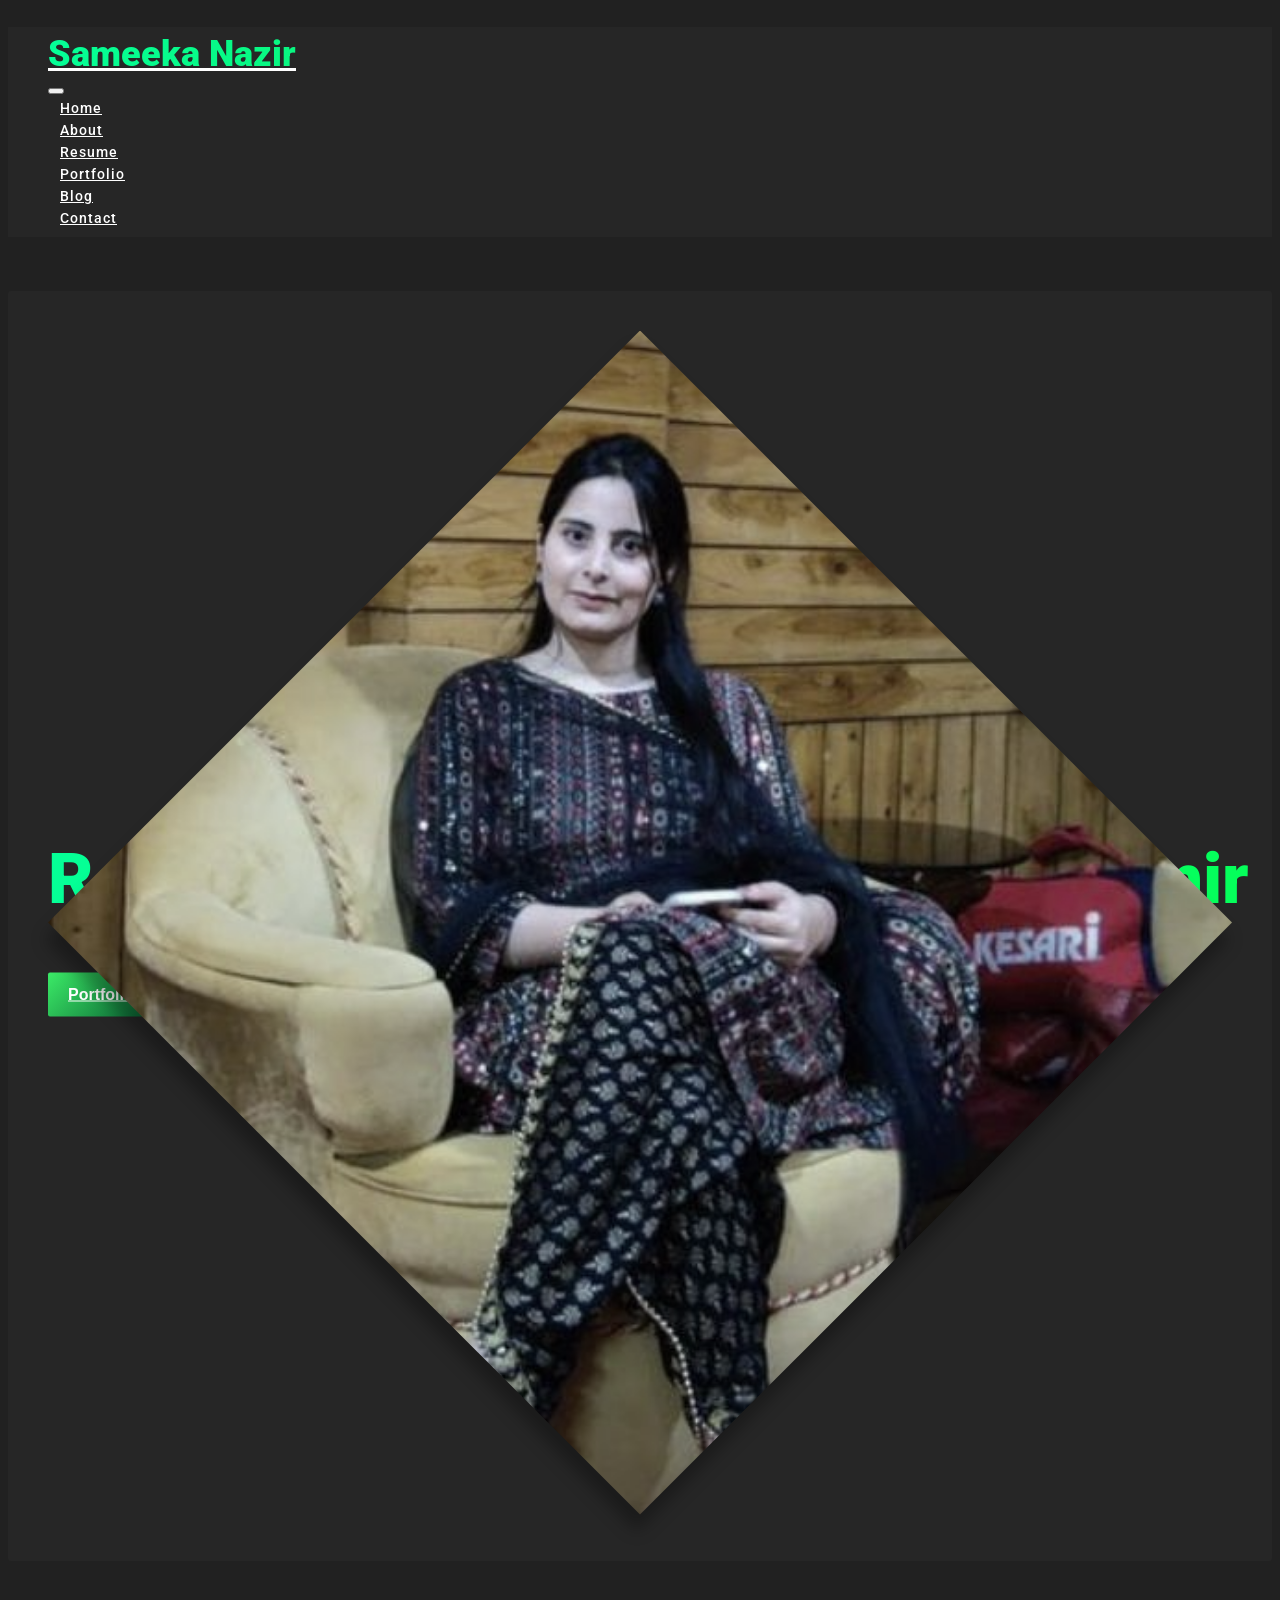
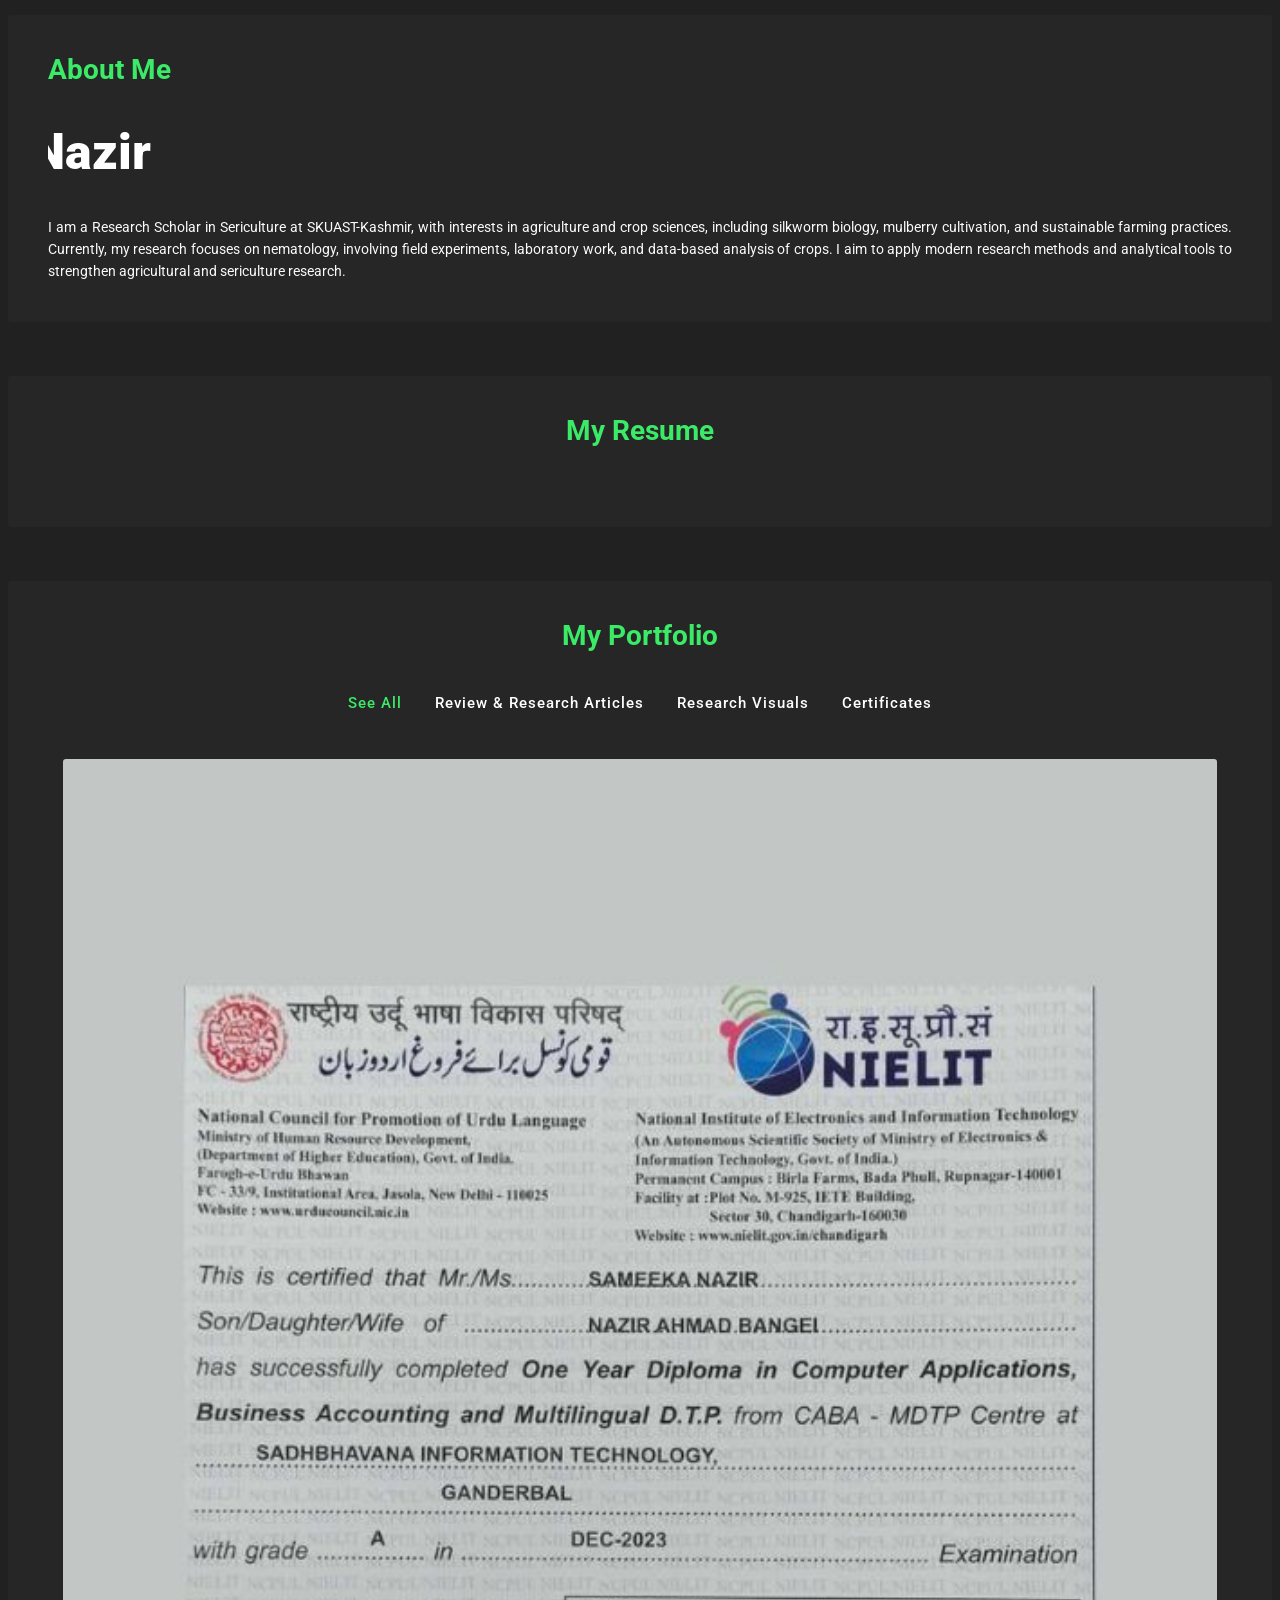
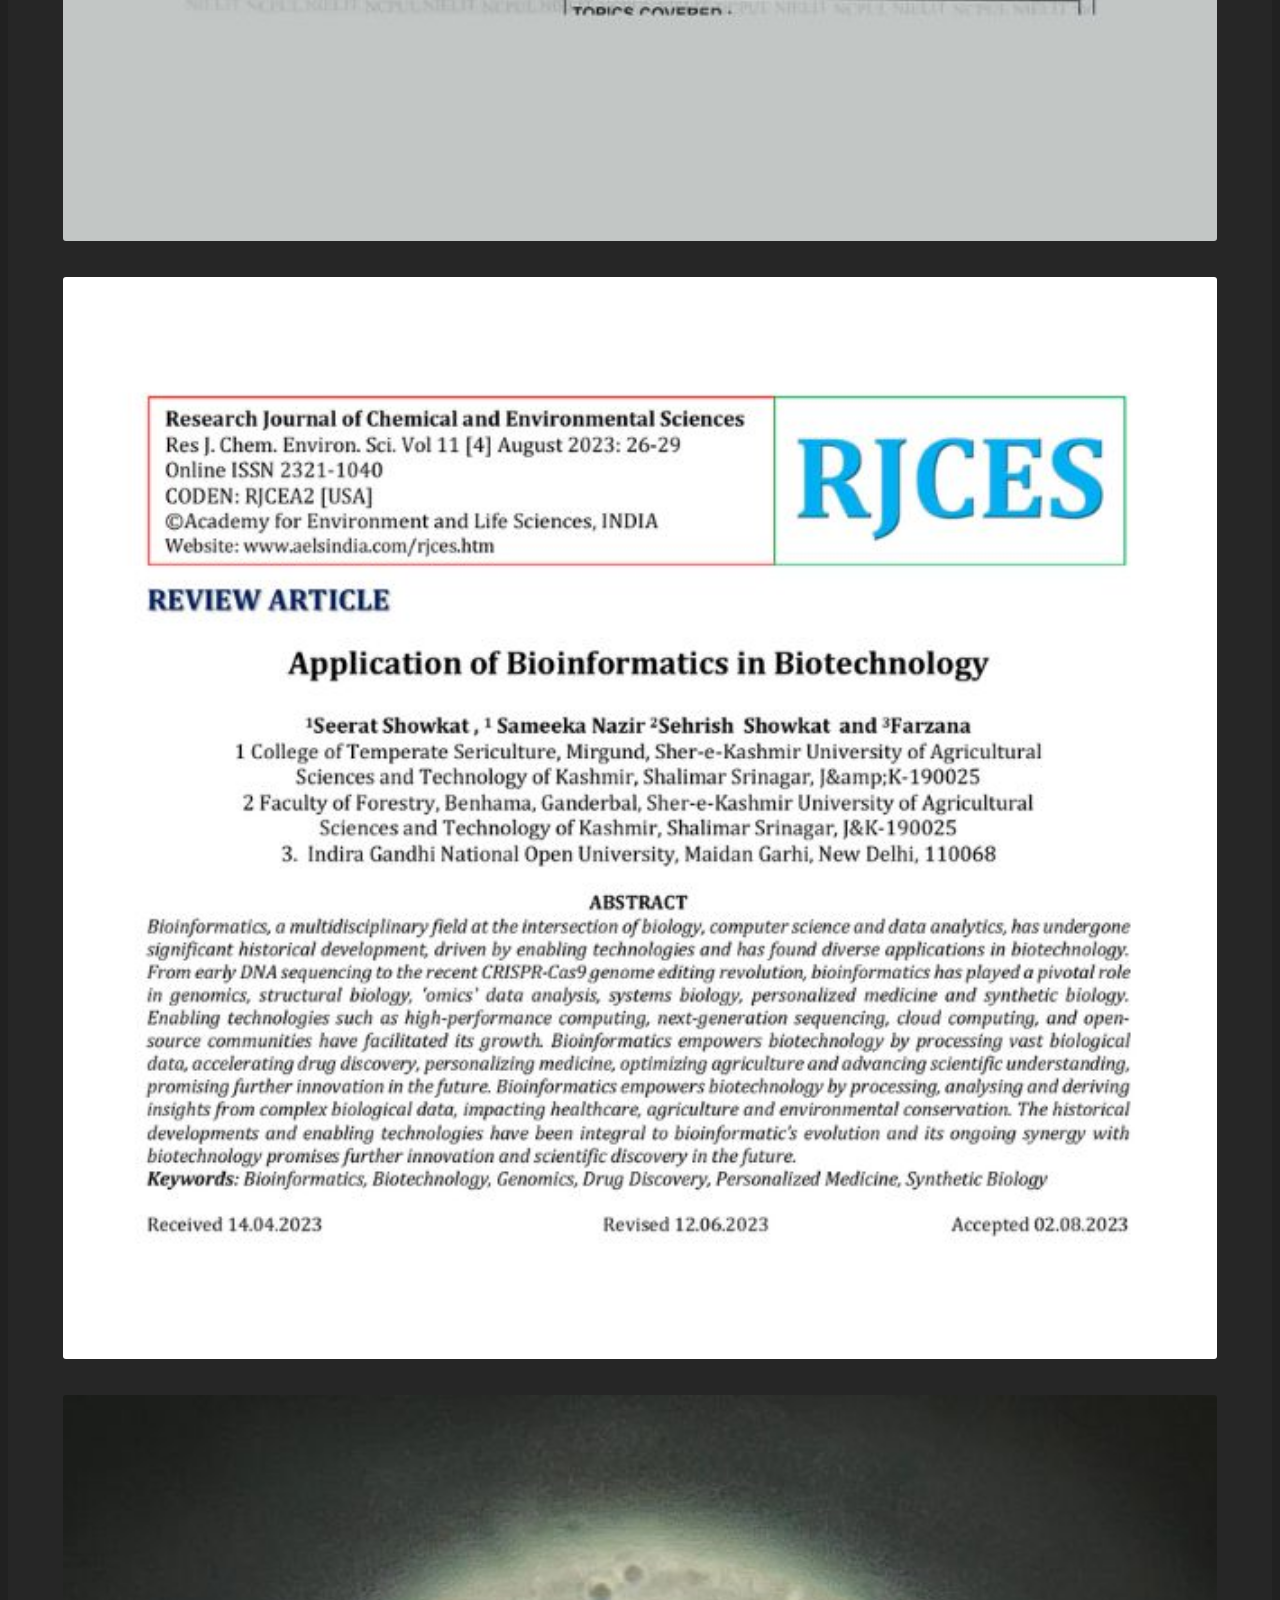
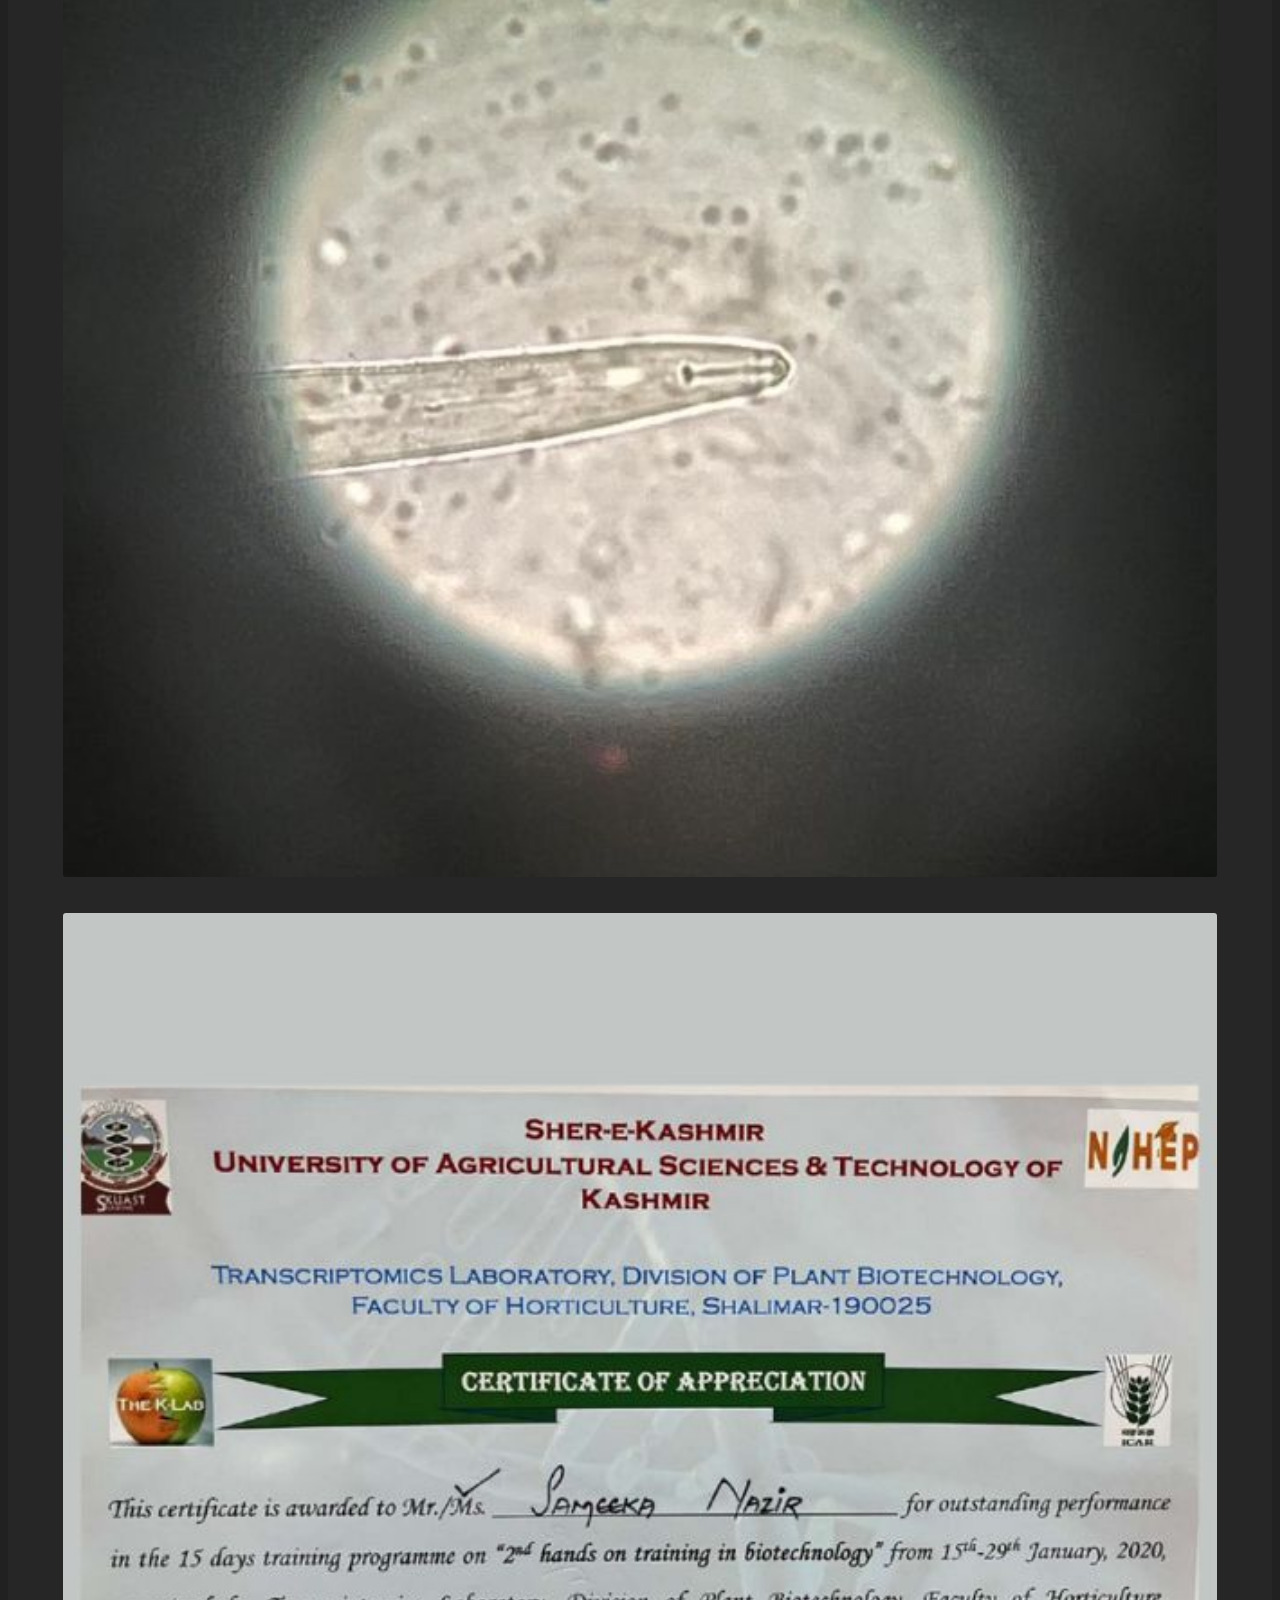
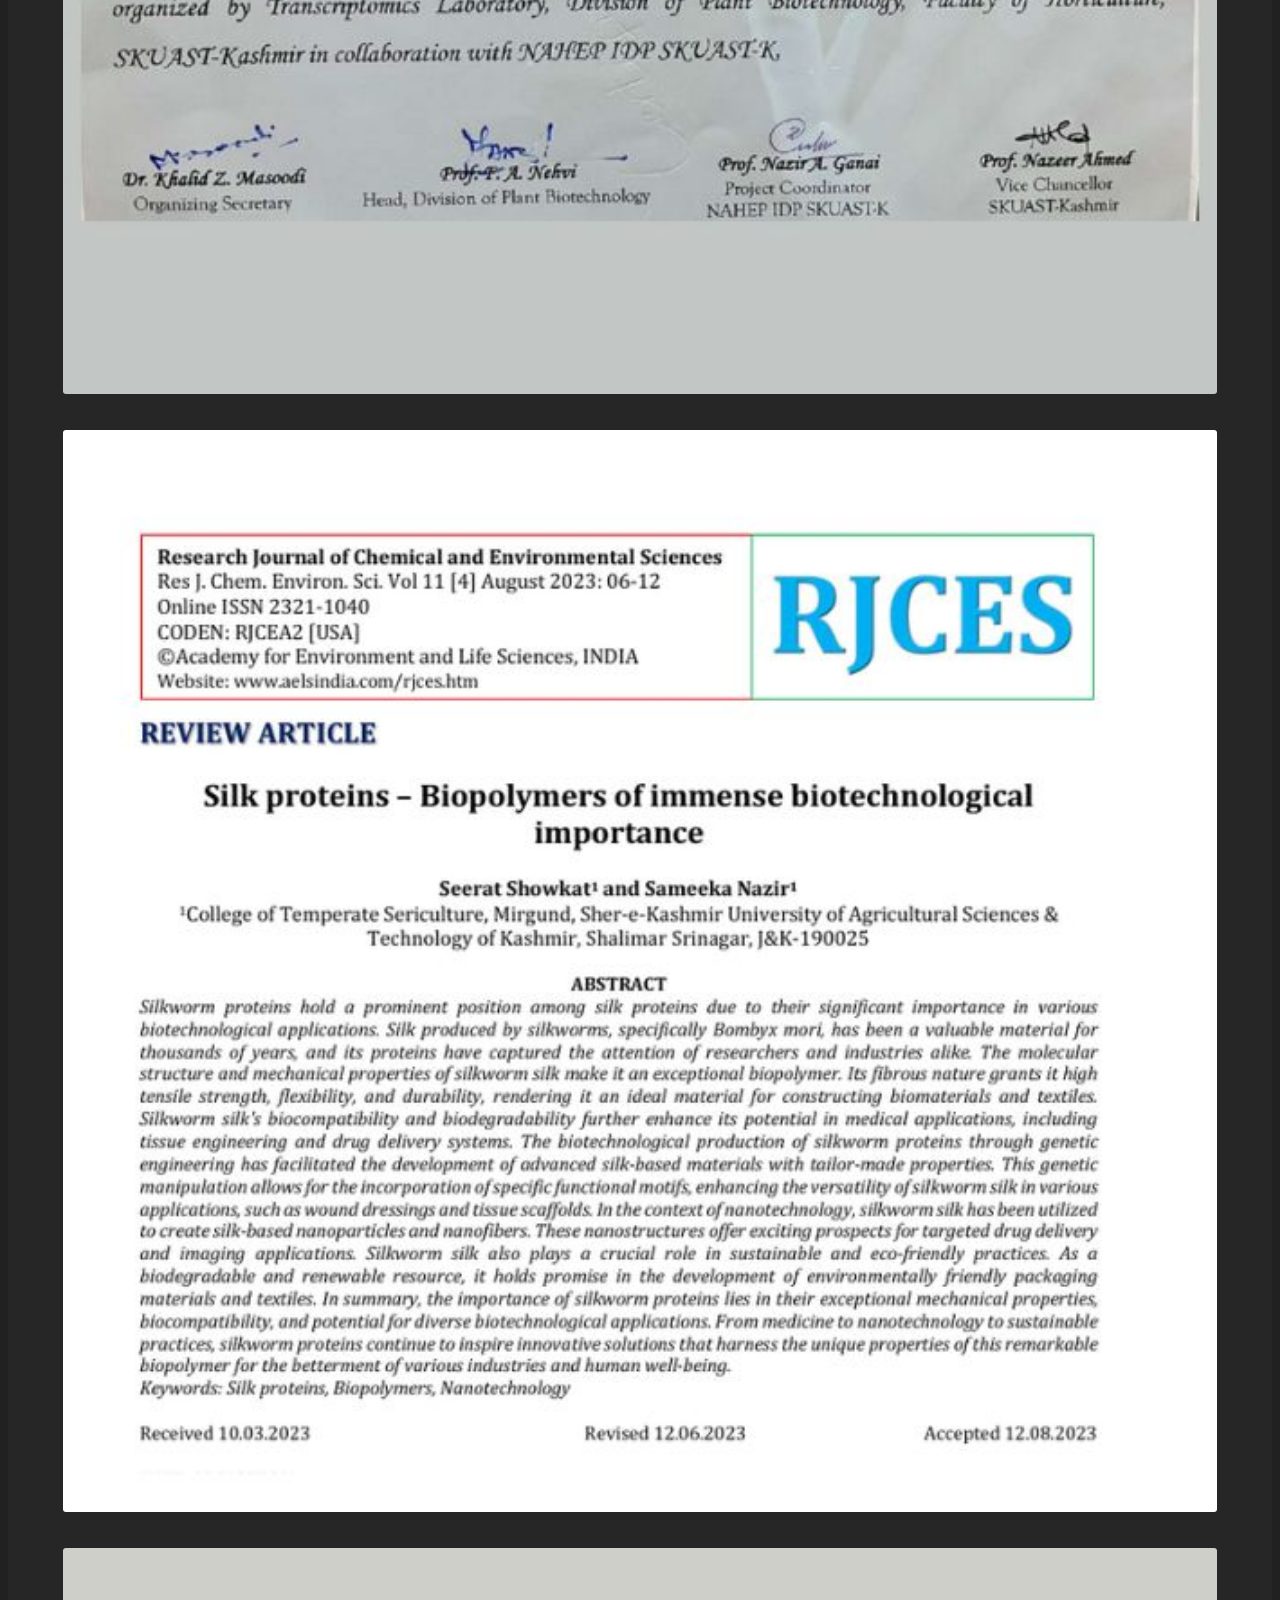
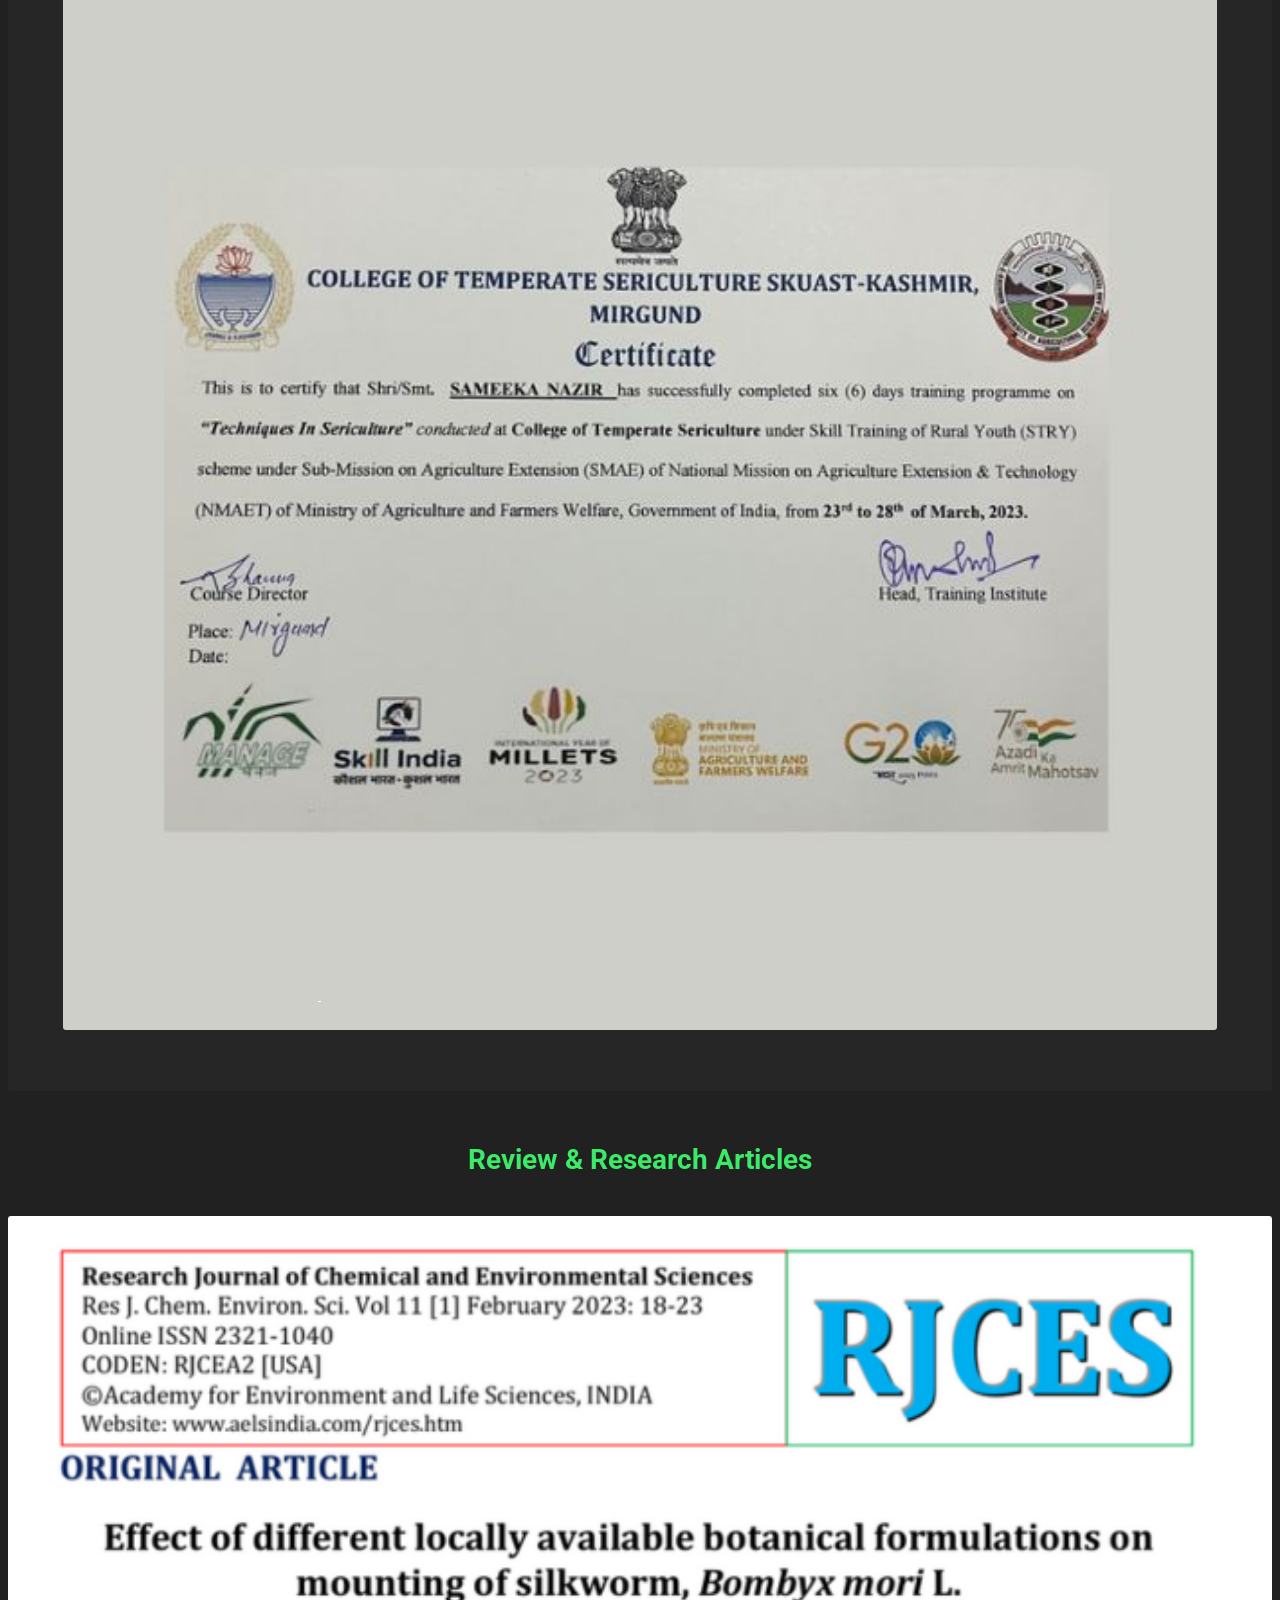
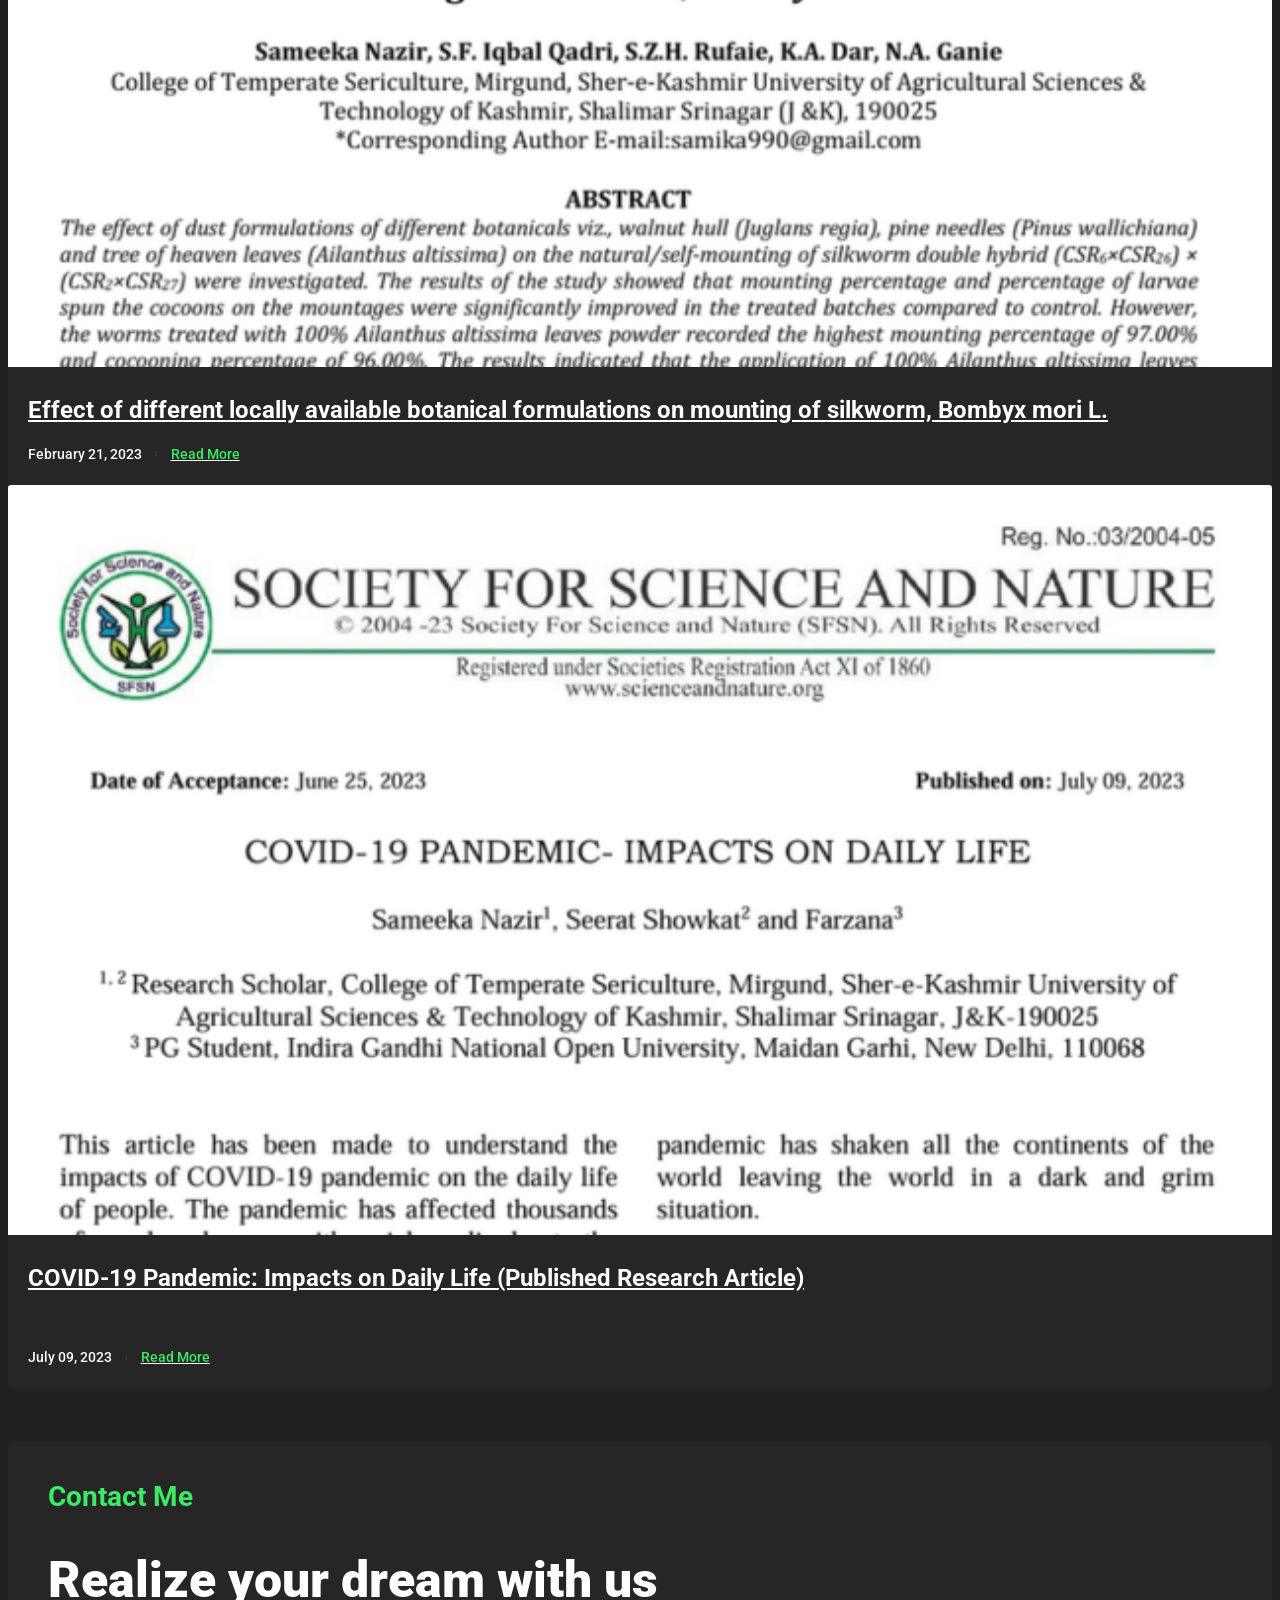
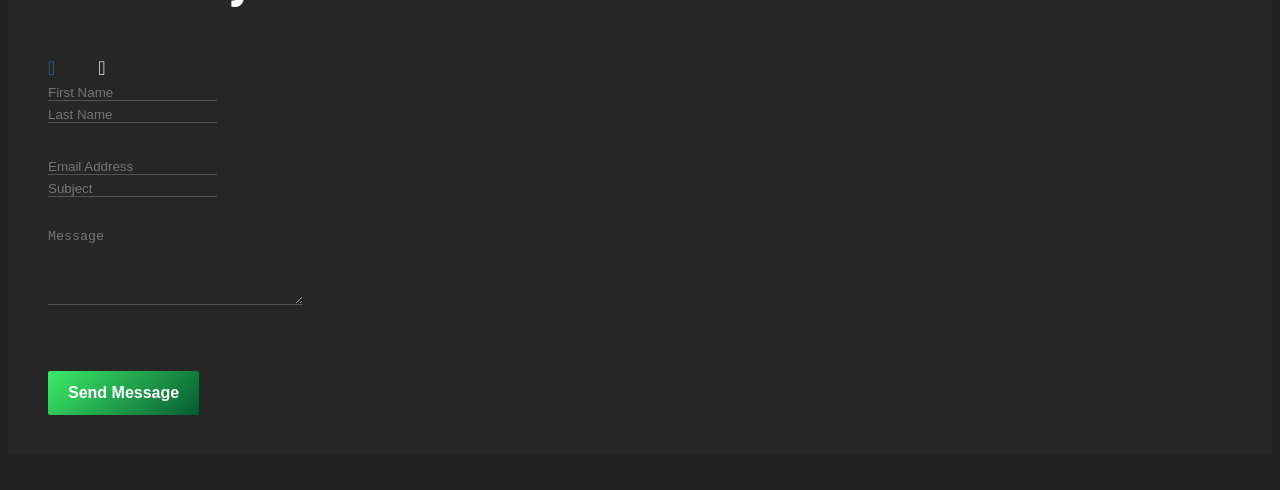
==== commit 9dec0ba8: "Update index.html" ====
--- a/index.html
+++ b/index.html
@@ -166,15 +166,15 @@
                                             <span>Research Scholar</span>
                                         </li>
                                         <li>
-                                            <h4>.</h4> 
+                                            <h4>Research Focus</h4> 
                                              <span>Conducting PhD research in Sericulture with a focus on nematology and mulberry crop health.</span> 
                                         </li>
                                         <li>
-                                            <h4>.</h4>
+                                            <h4>Field & Lab</h4>
                                             <span>Performing field surveys and laboratory experiments to study plant-parasitic nematodes.</span>
                                         </li>
                                         <li>
-                                            <h4>.</h4>
+                                            <h4>Data Analysis</h4>
                                             <span>
 Analyzing experimental data and documenting findings to support agricultural research outcomes.</span>
                                         </li>
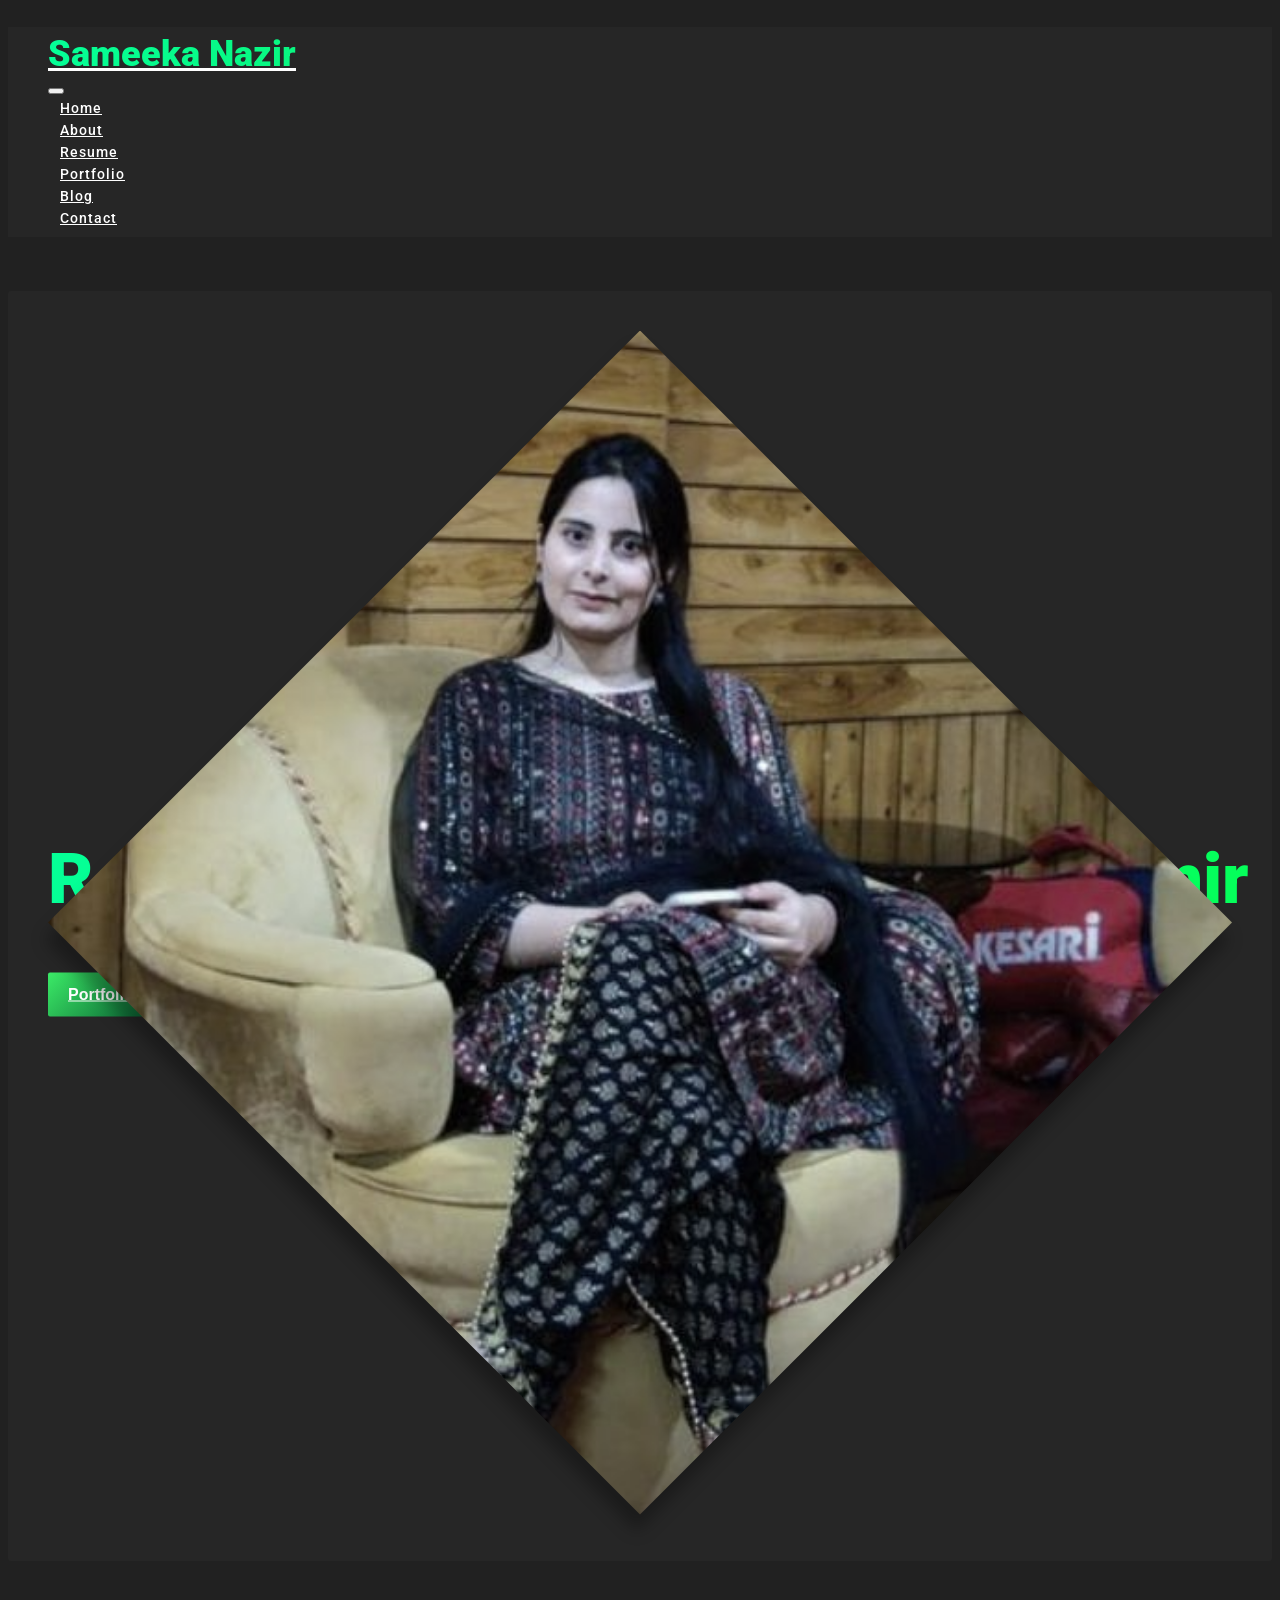
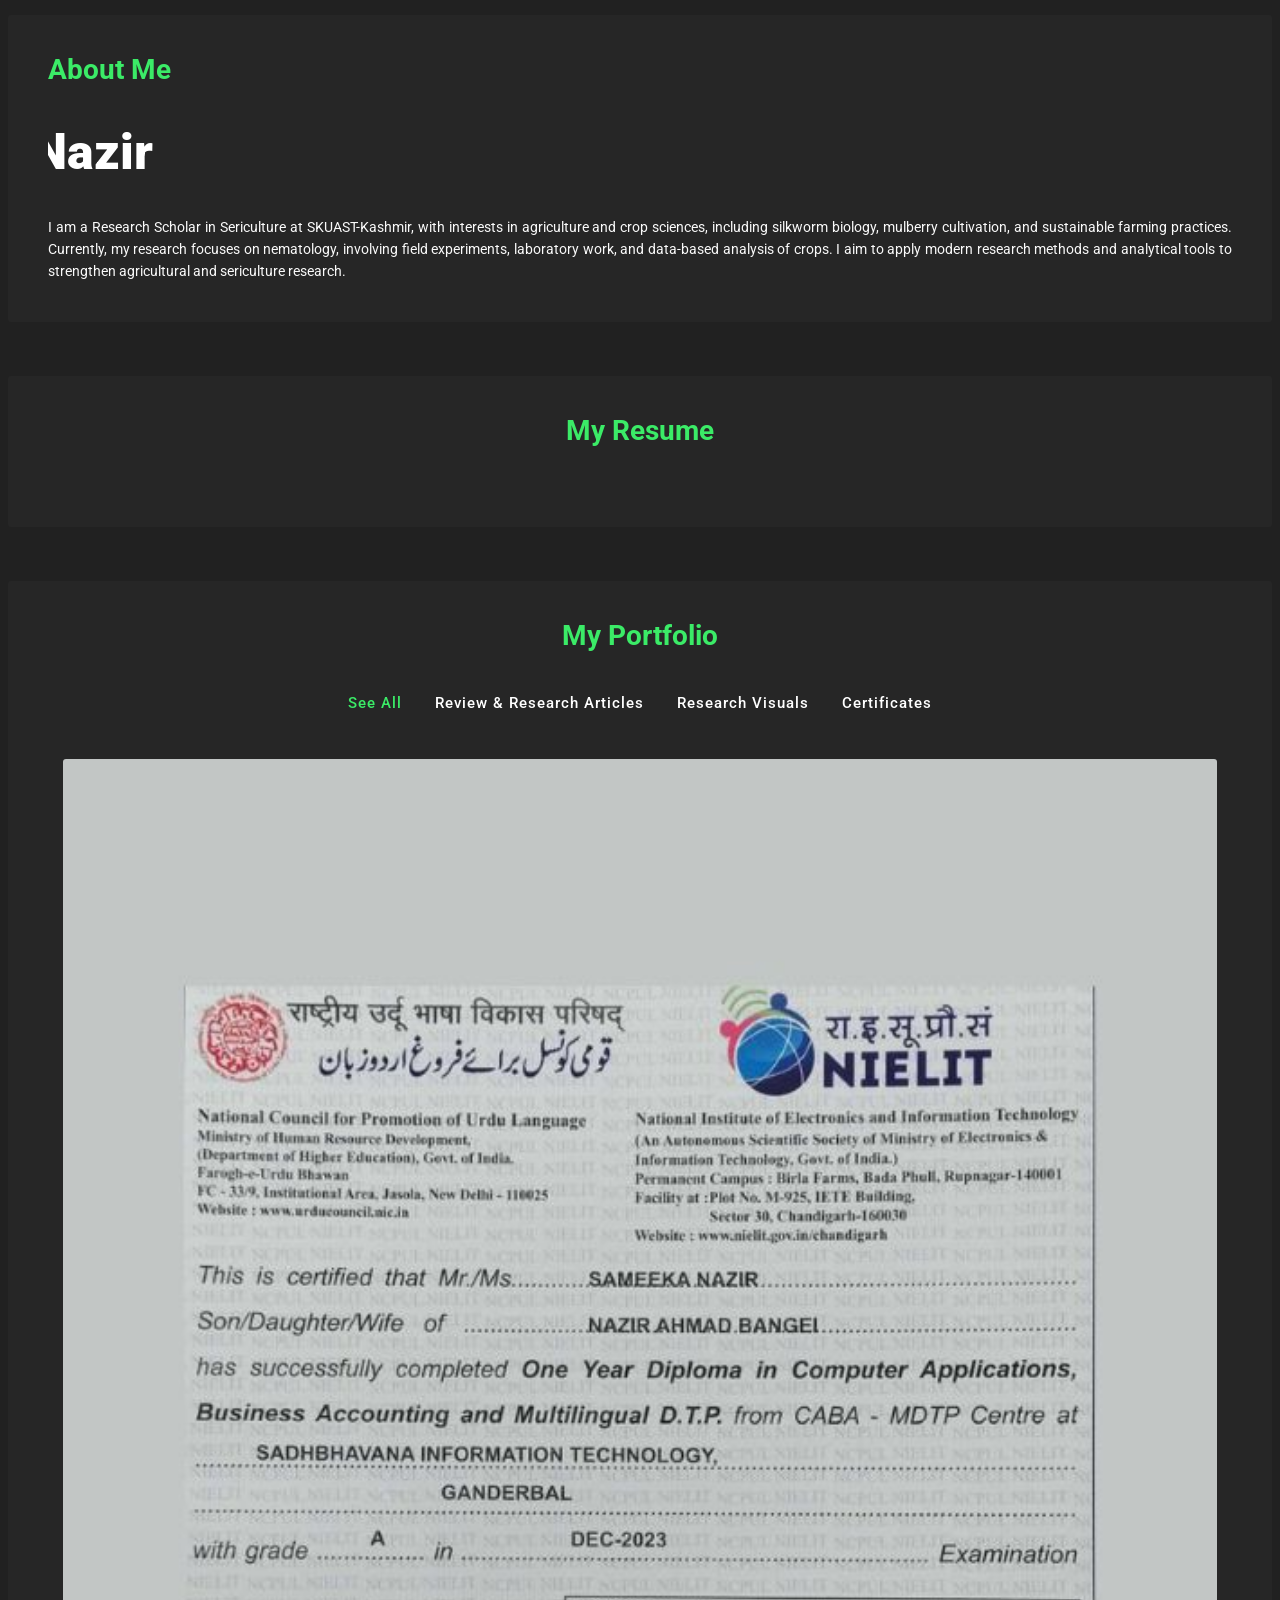
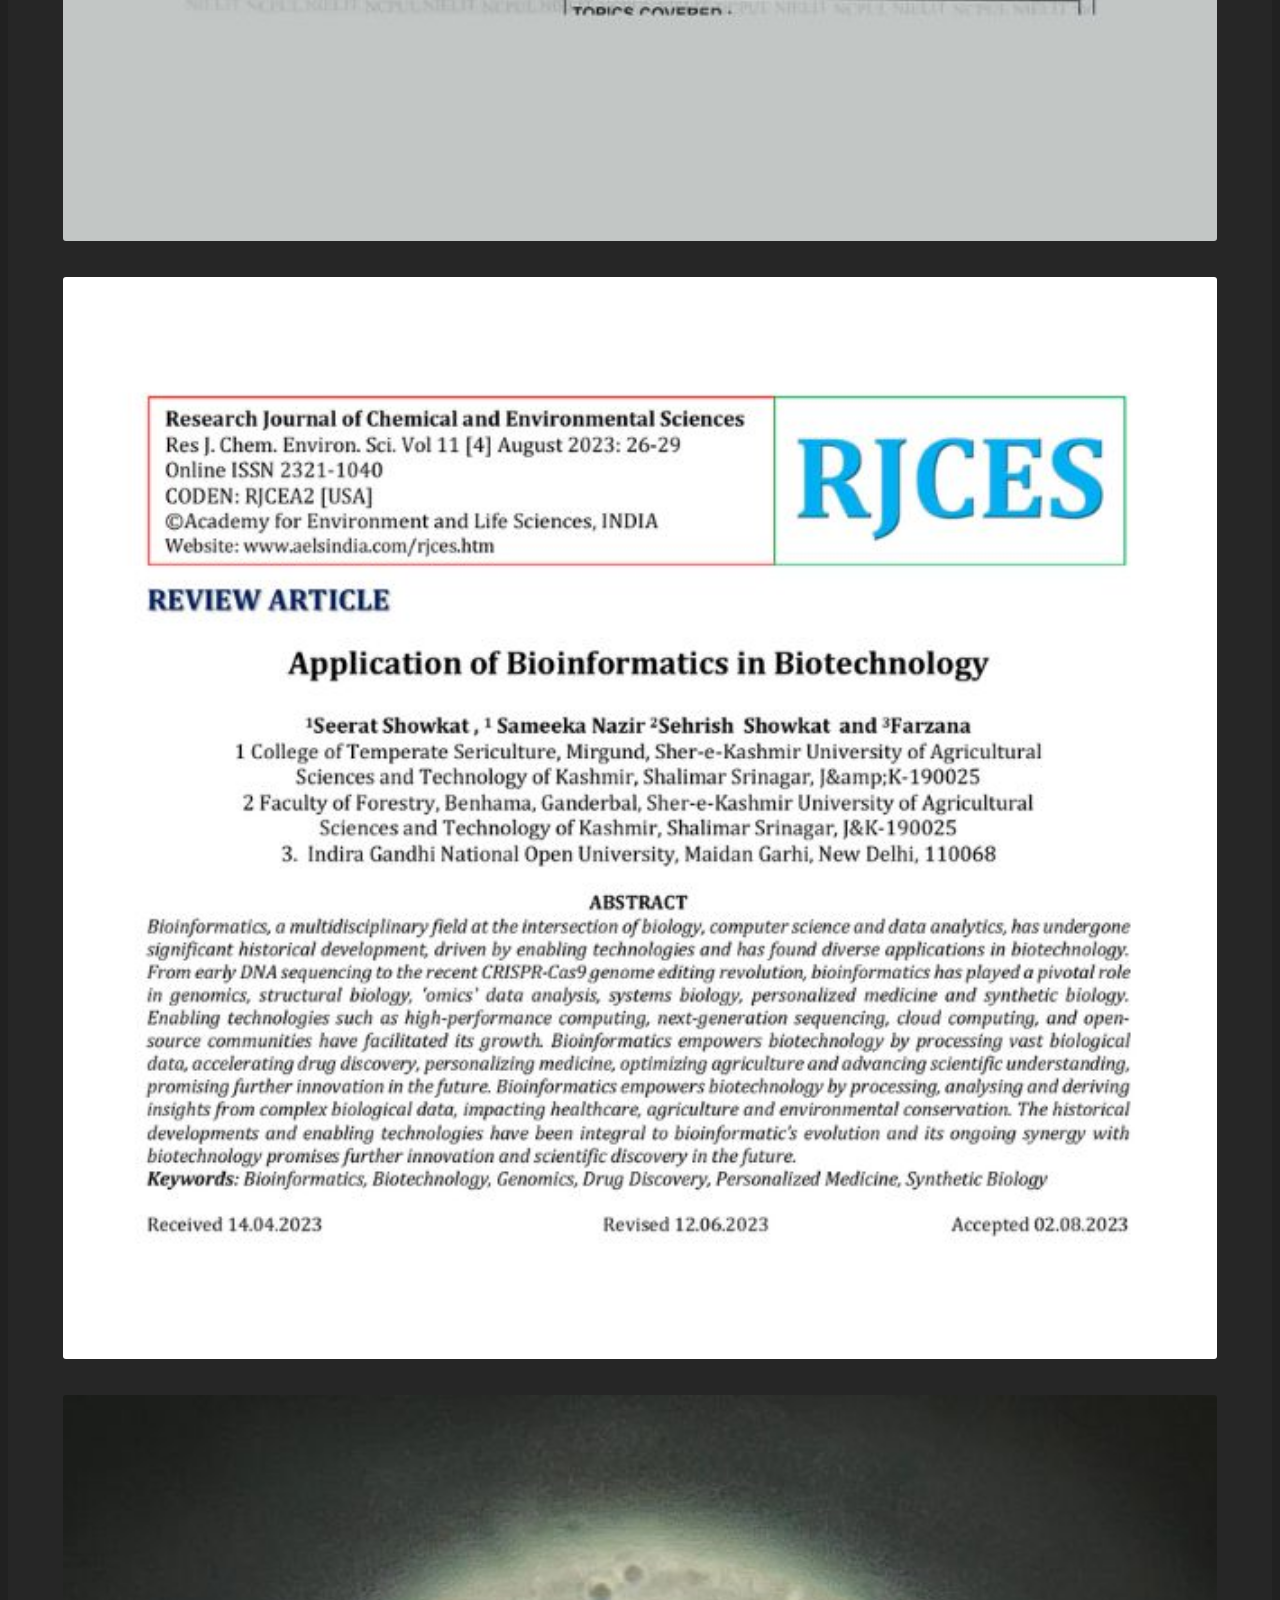
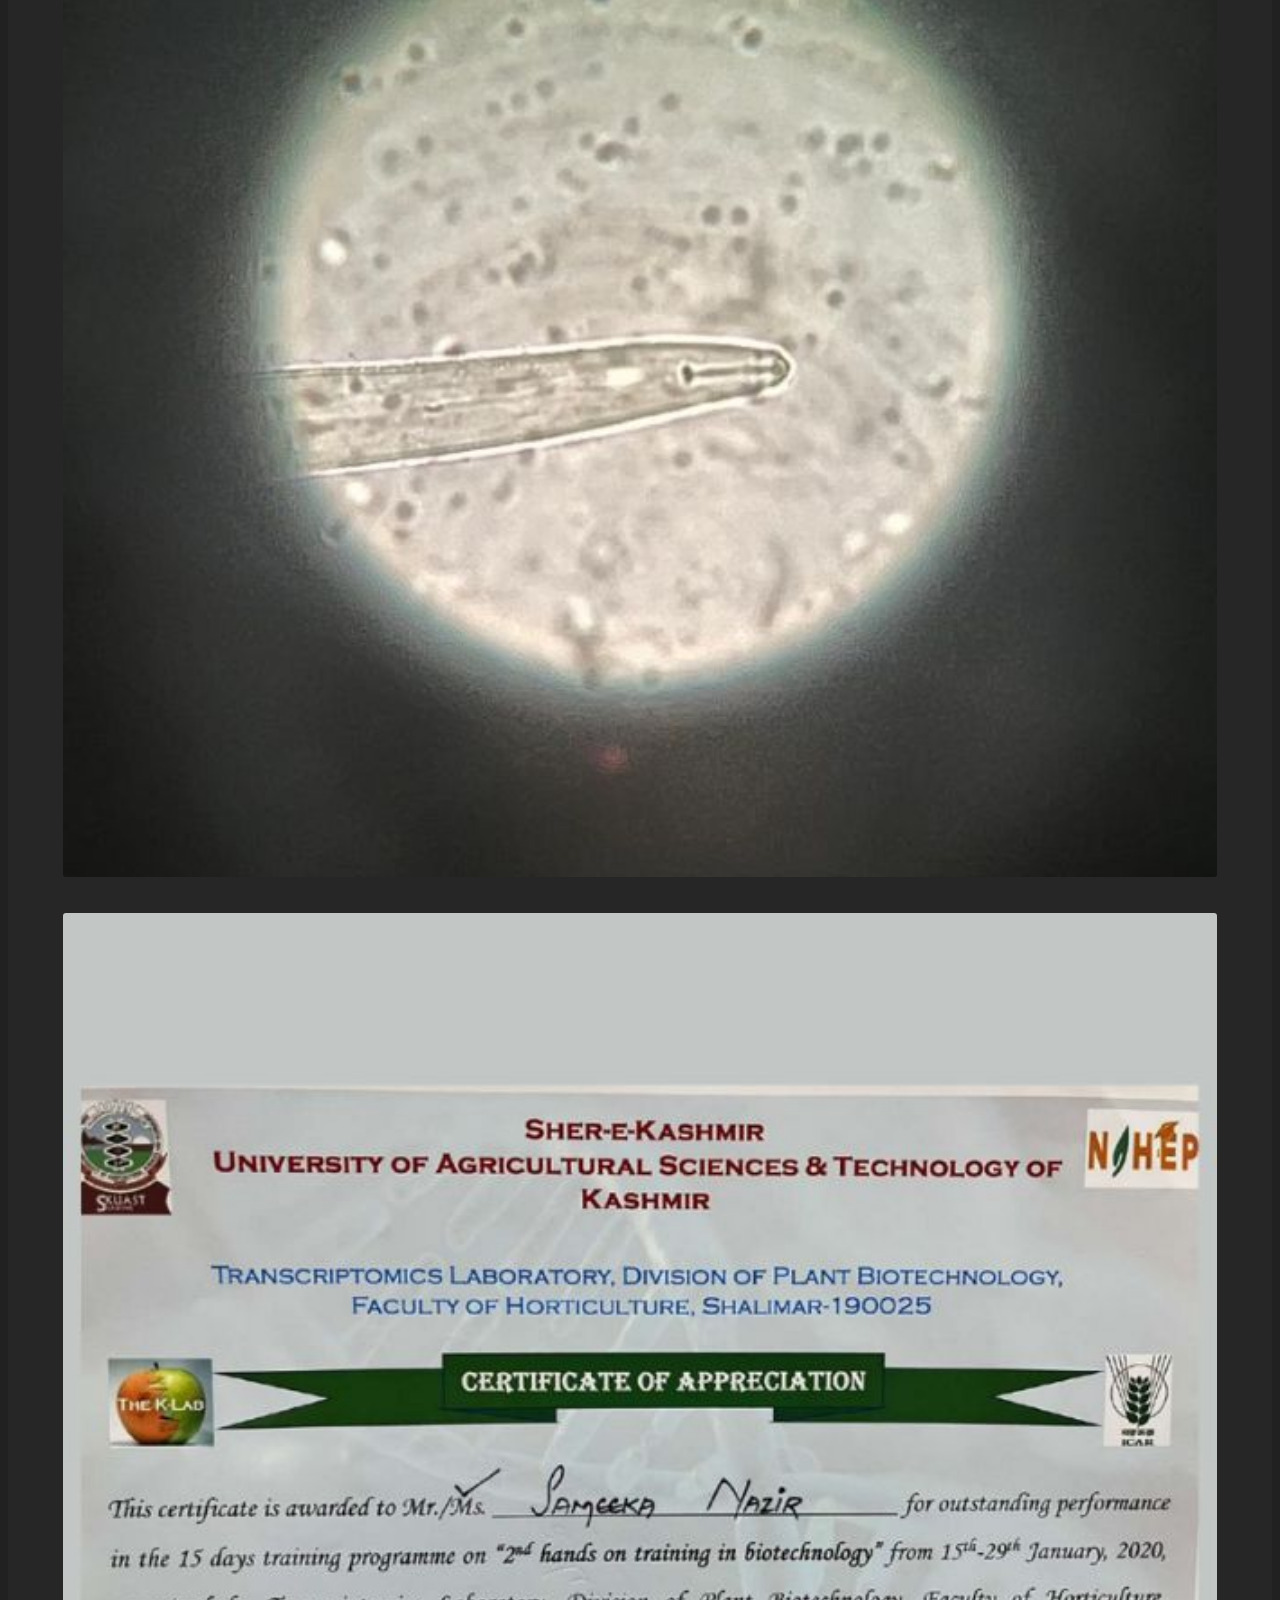
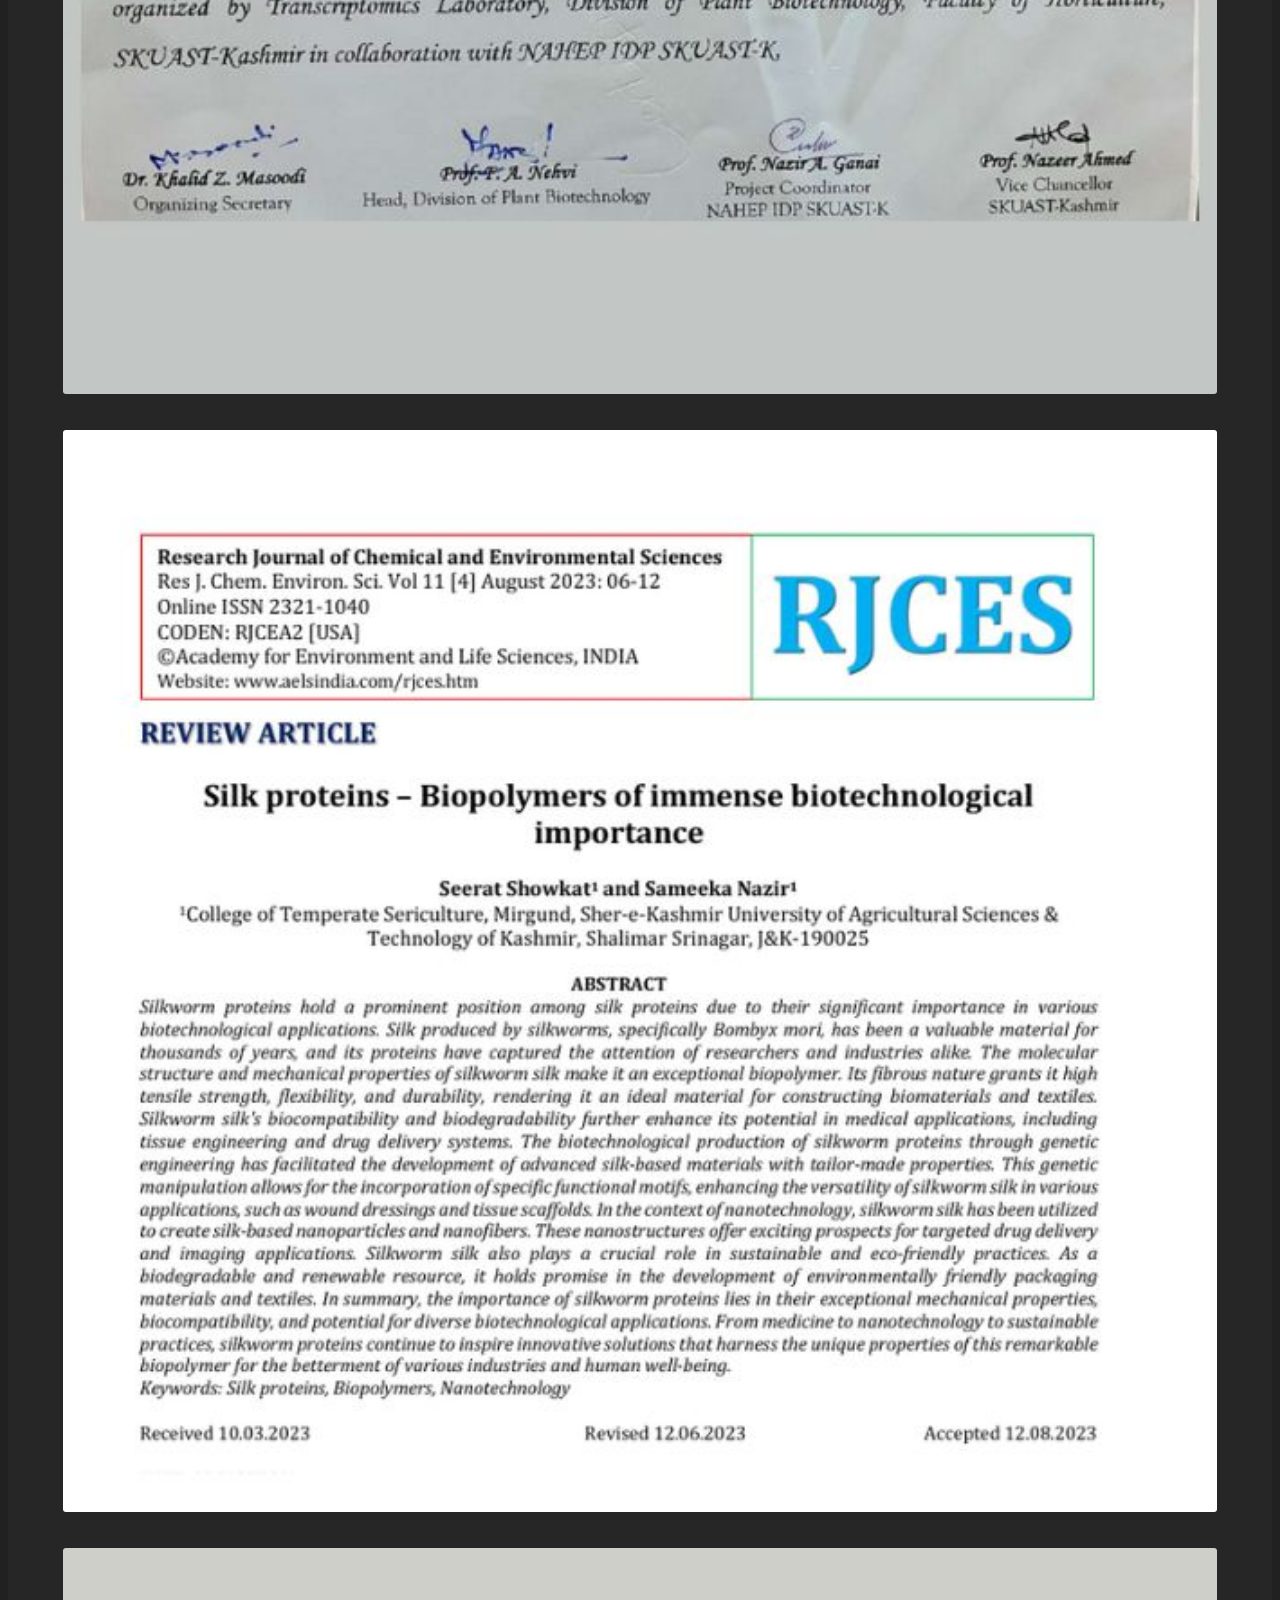
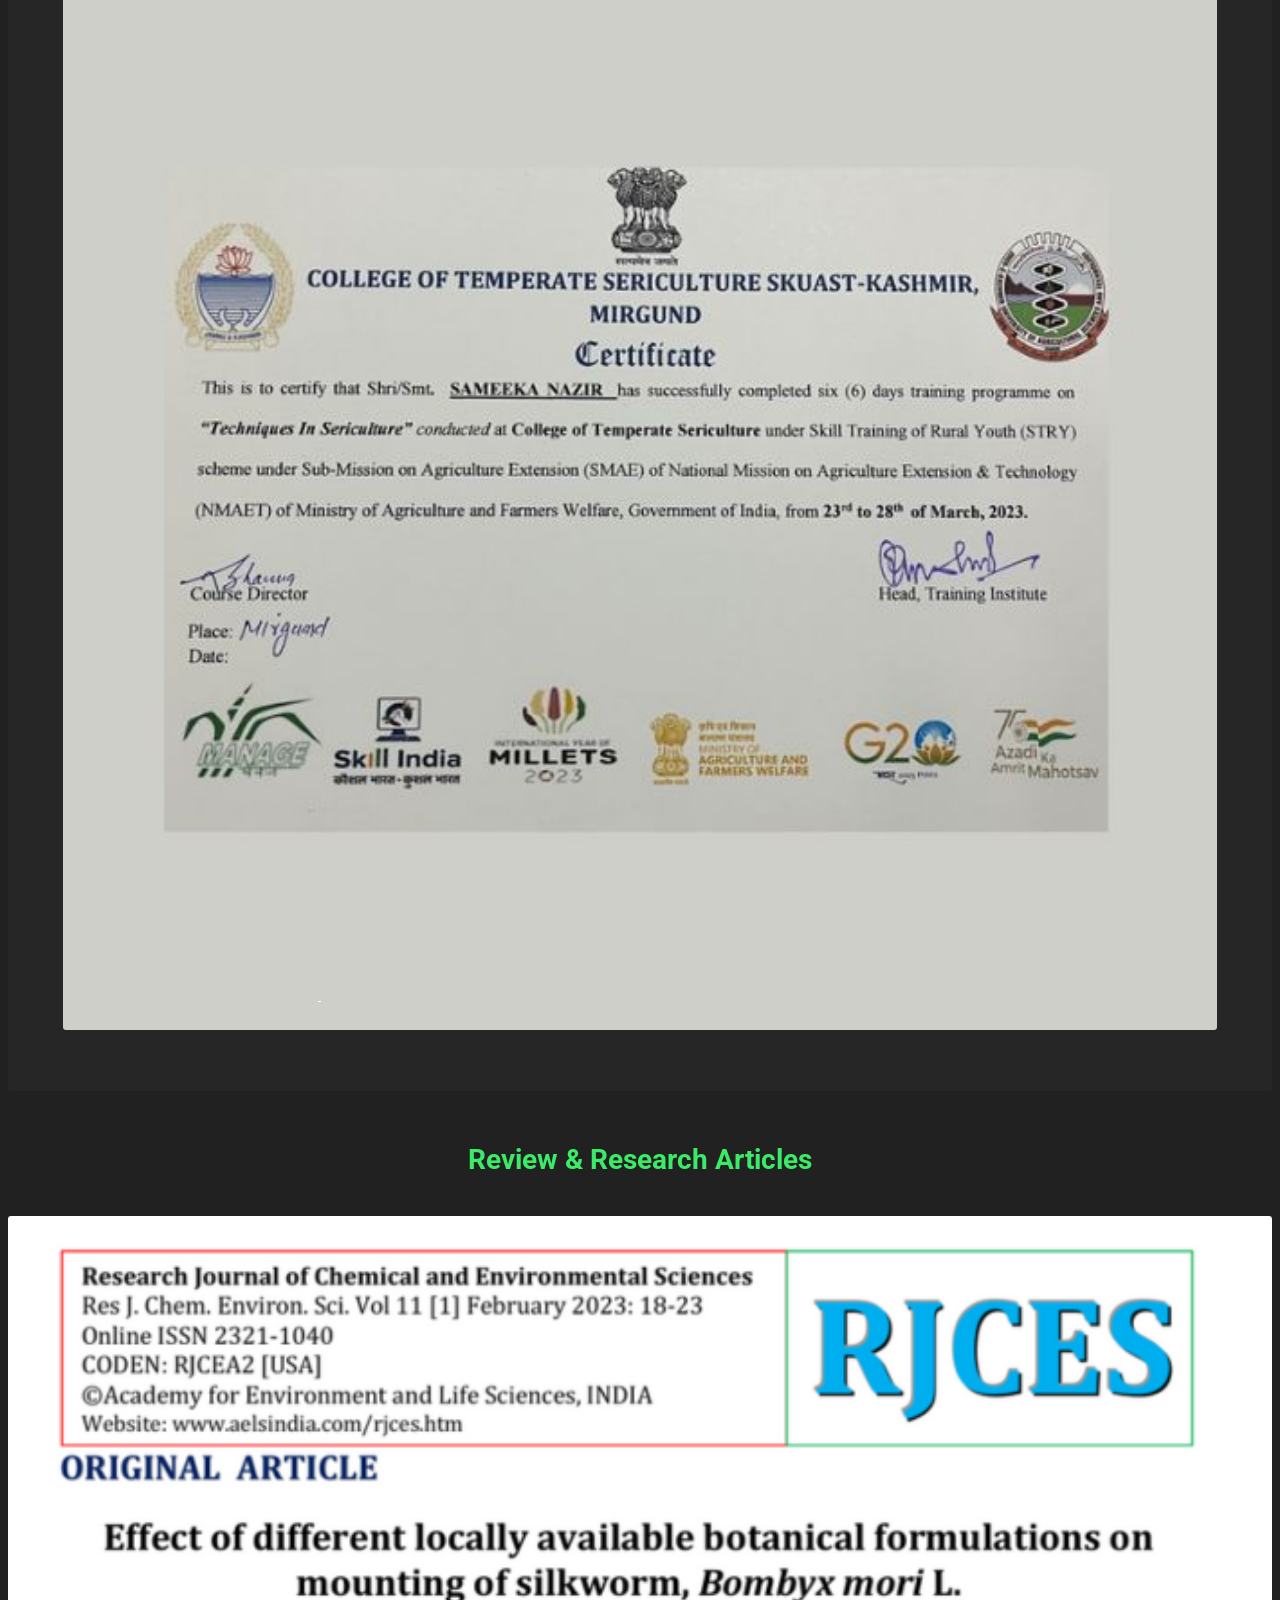
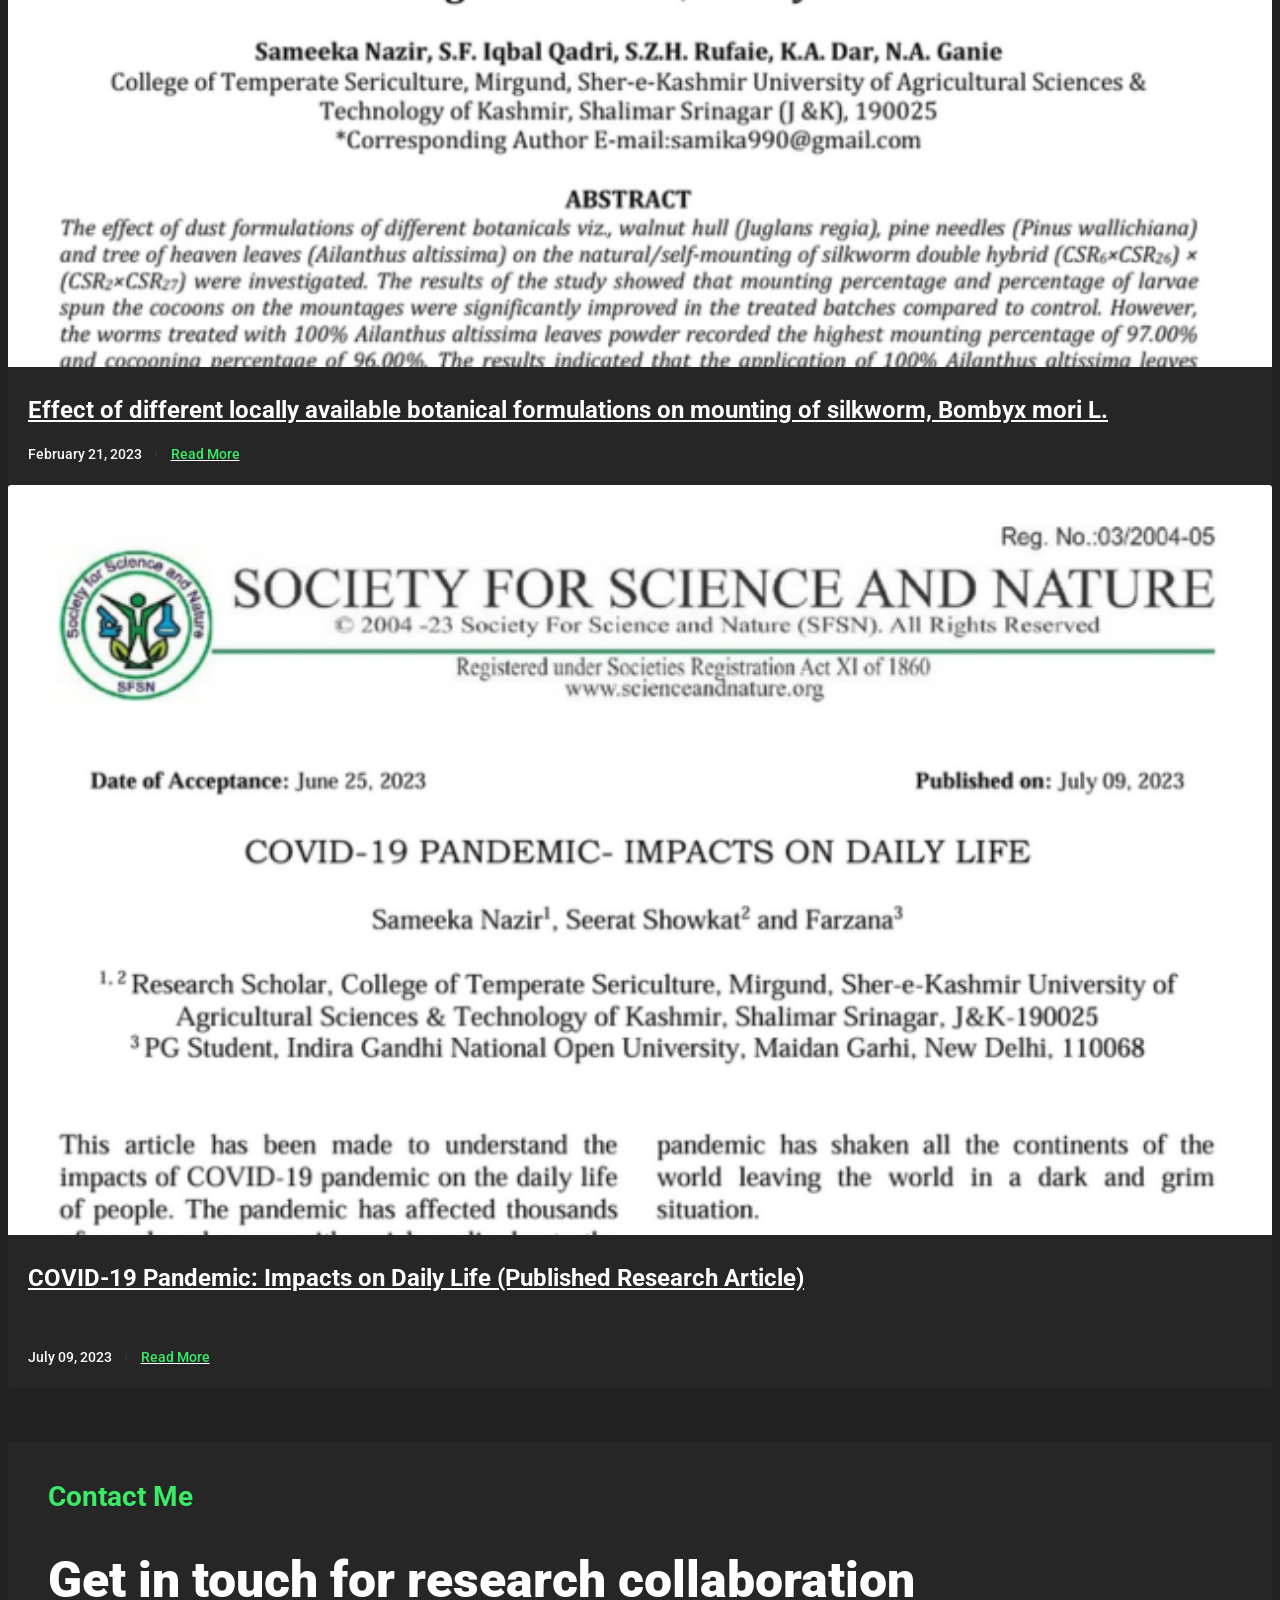
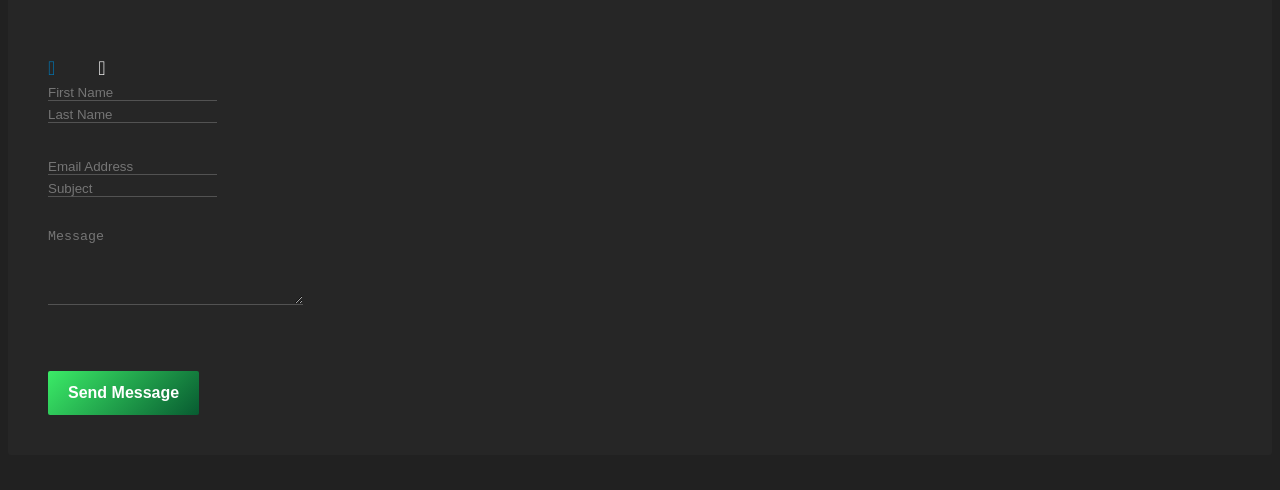
==== commit 99cbc2ab: "Update index.html" ====
--- a/index.html
+++ b/index.html
@@ -588,7 +588,7 @@
                             <div class="section-title section-title-left">
                                 <h3>Contact Me</h3>
                             </div>
-                            <h2>Realize your dream with us</h2>
+                            <h2>Get in touch for research collaboration</h2>
                            <ul>
                                 <li>
                                     <a href="https://www.linkedin.com/in/samika-nazir01/" target="_blank" style="color:#0077b5;">
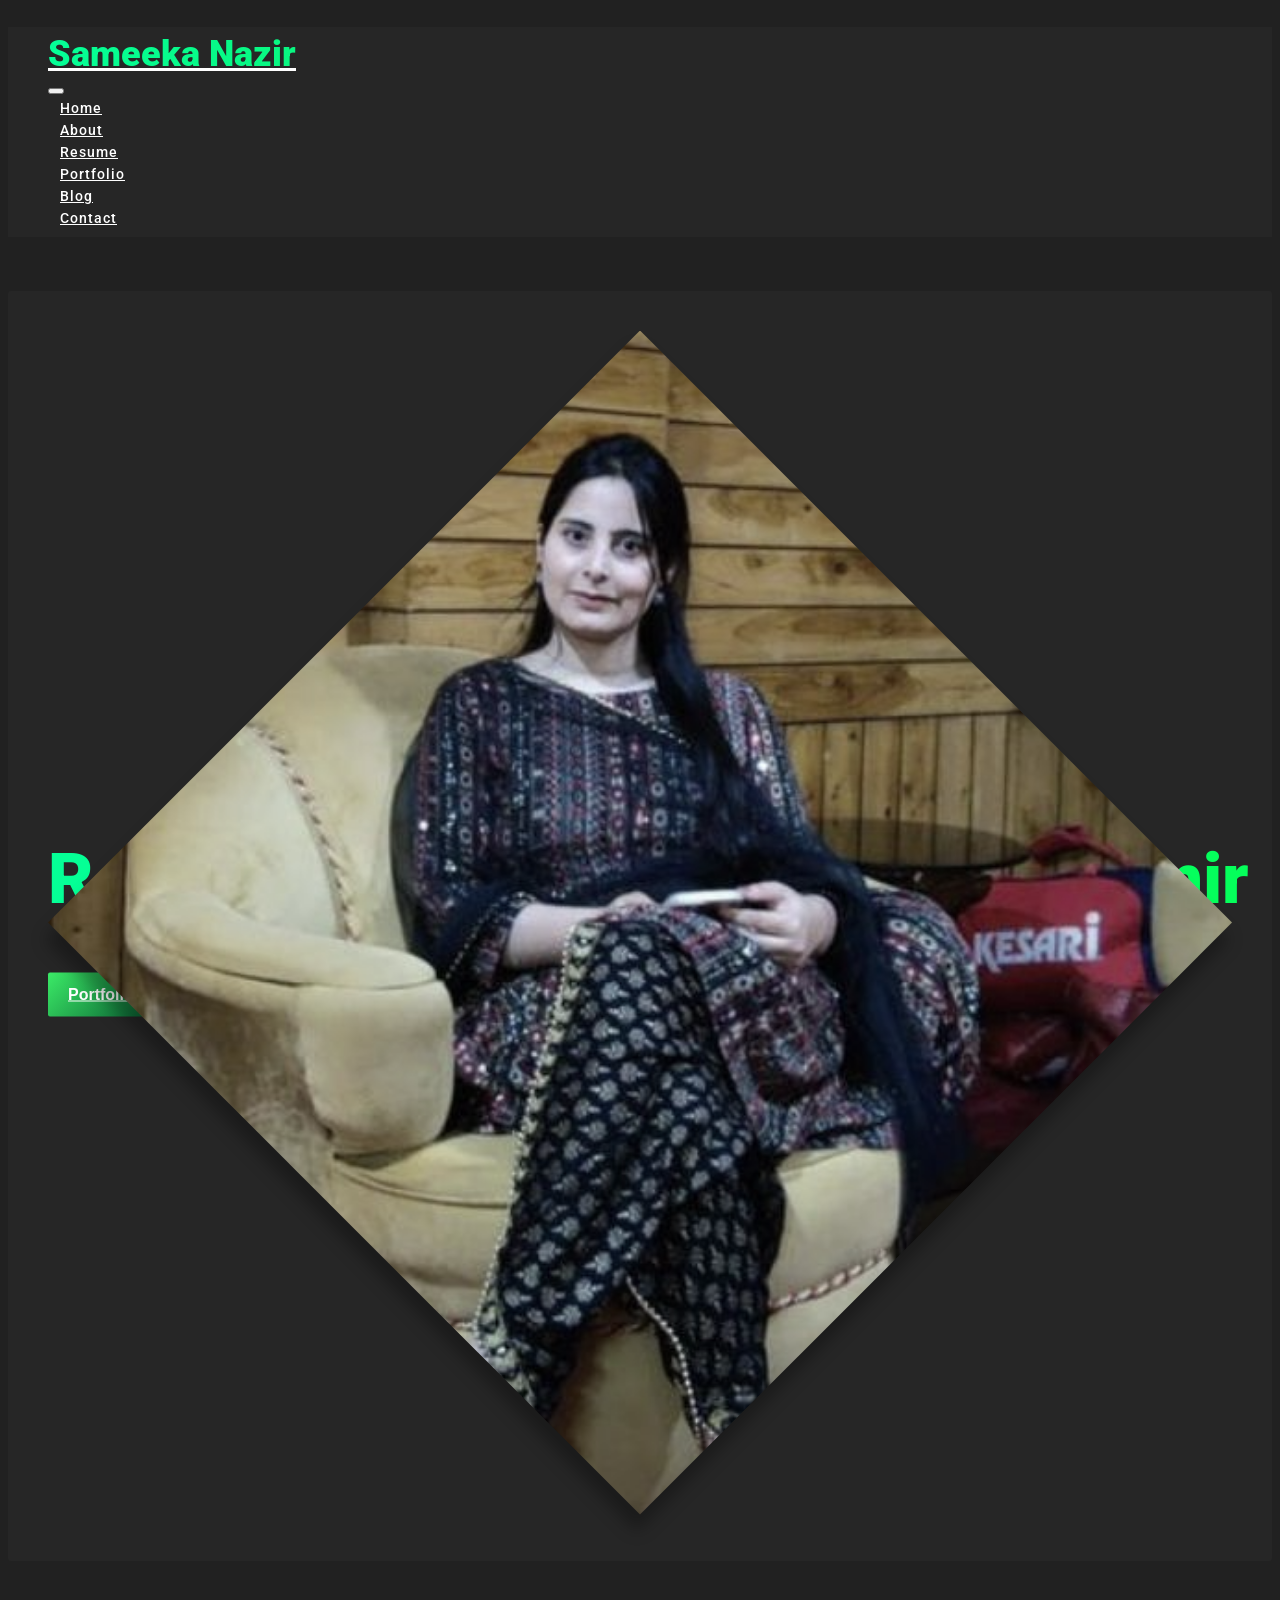
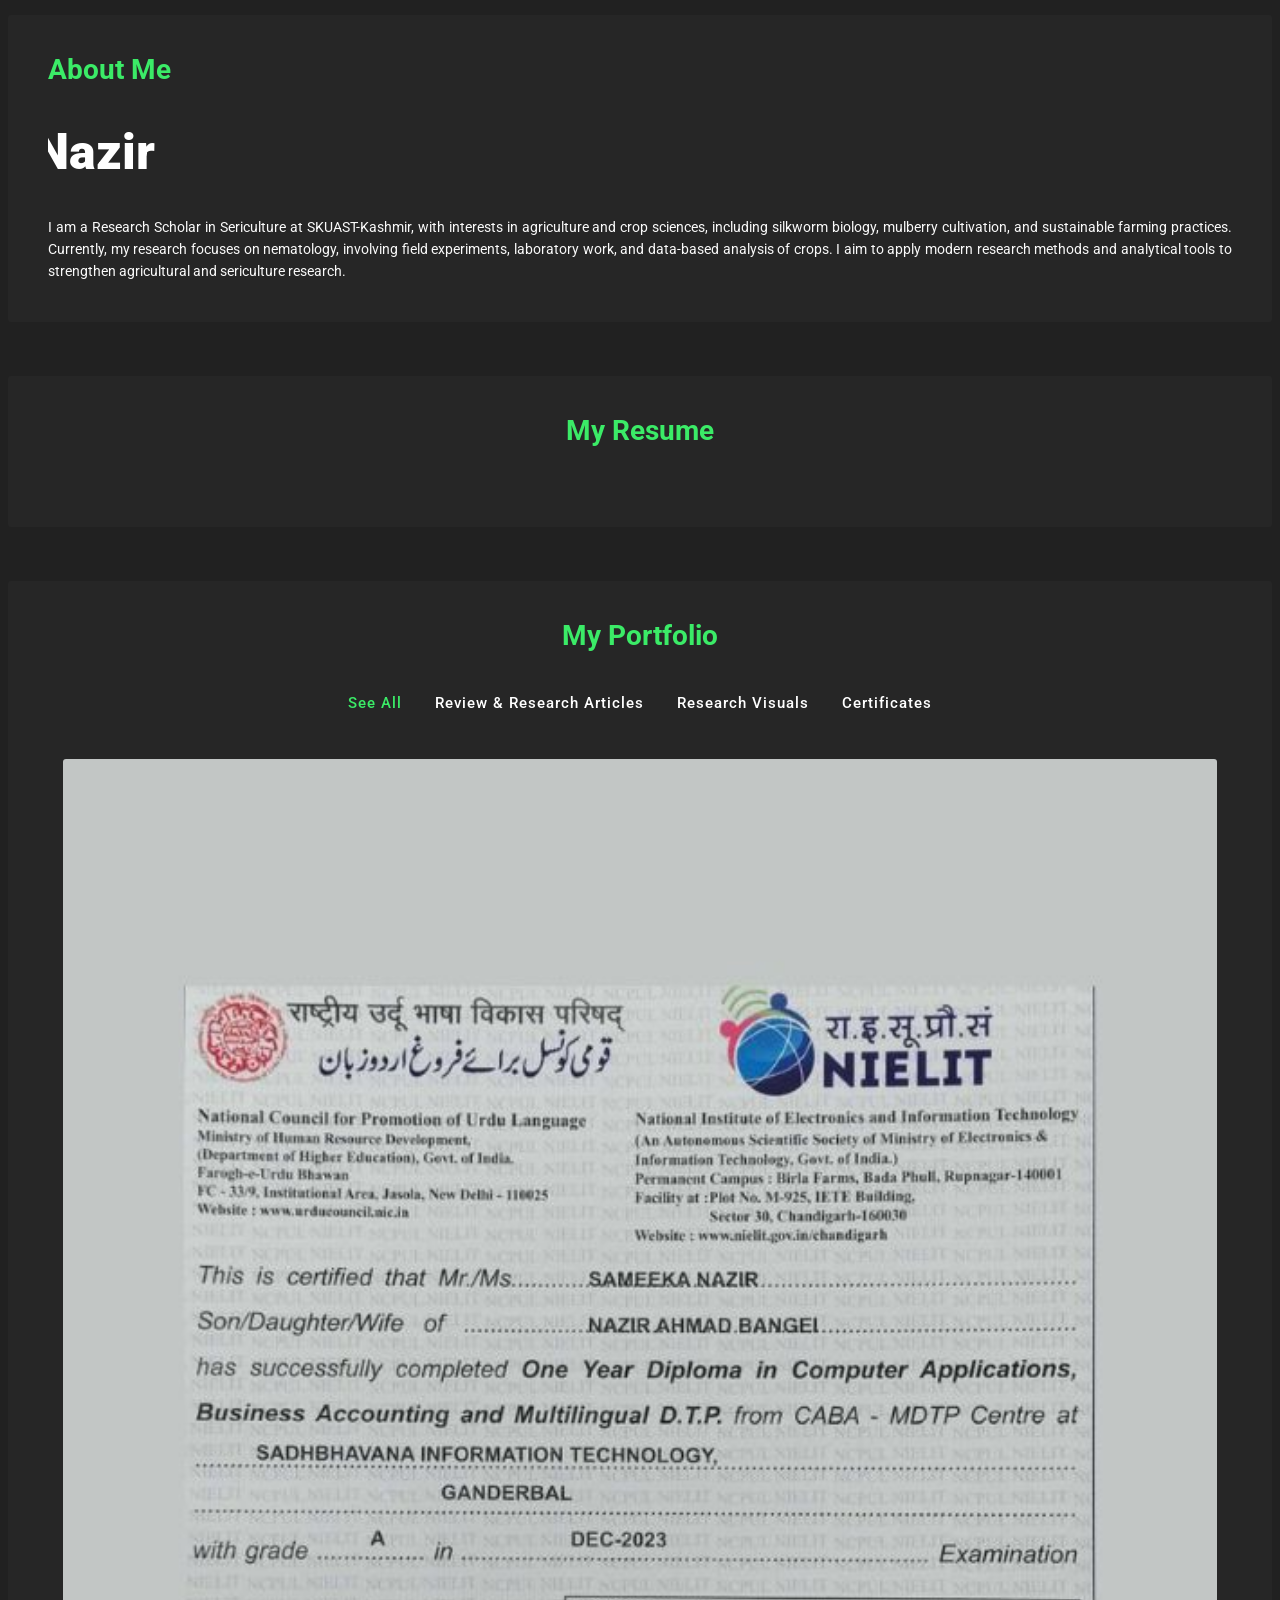
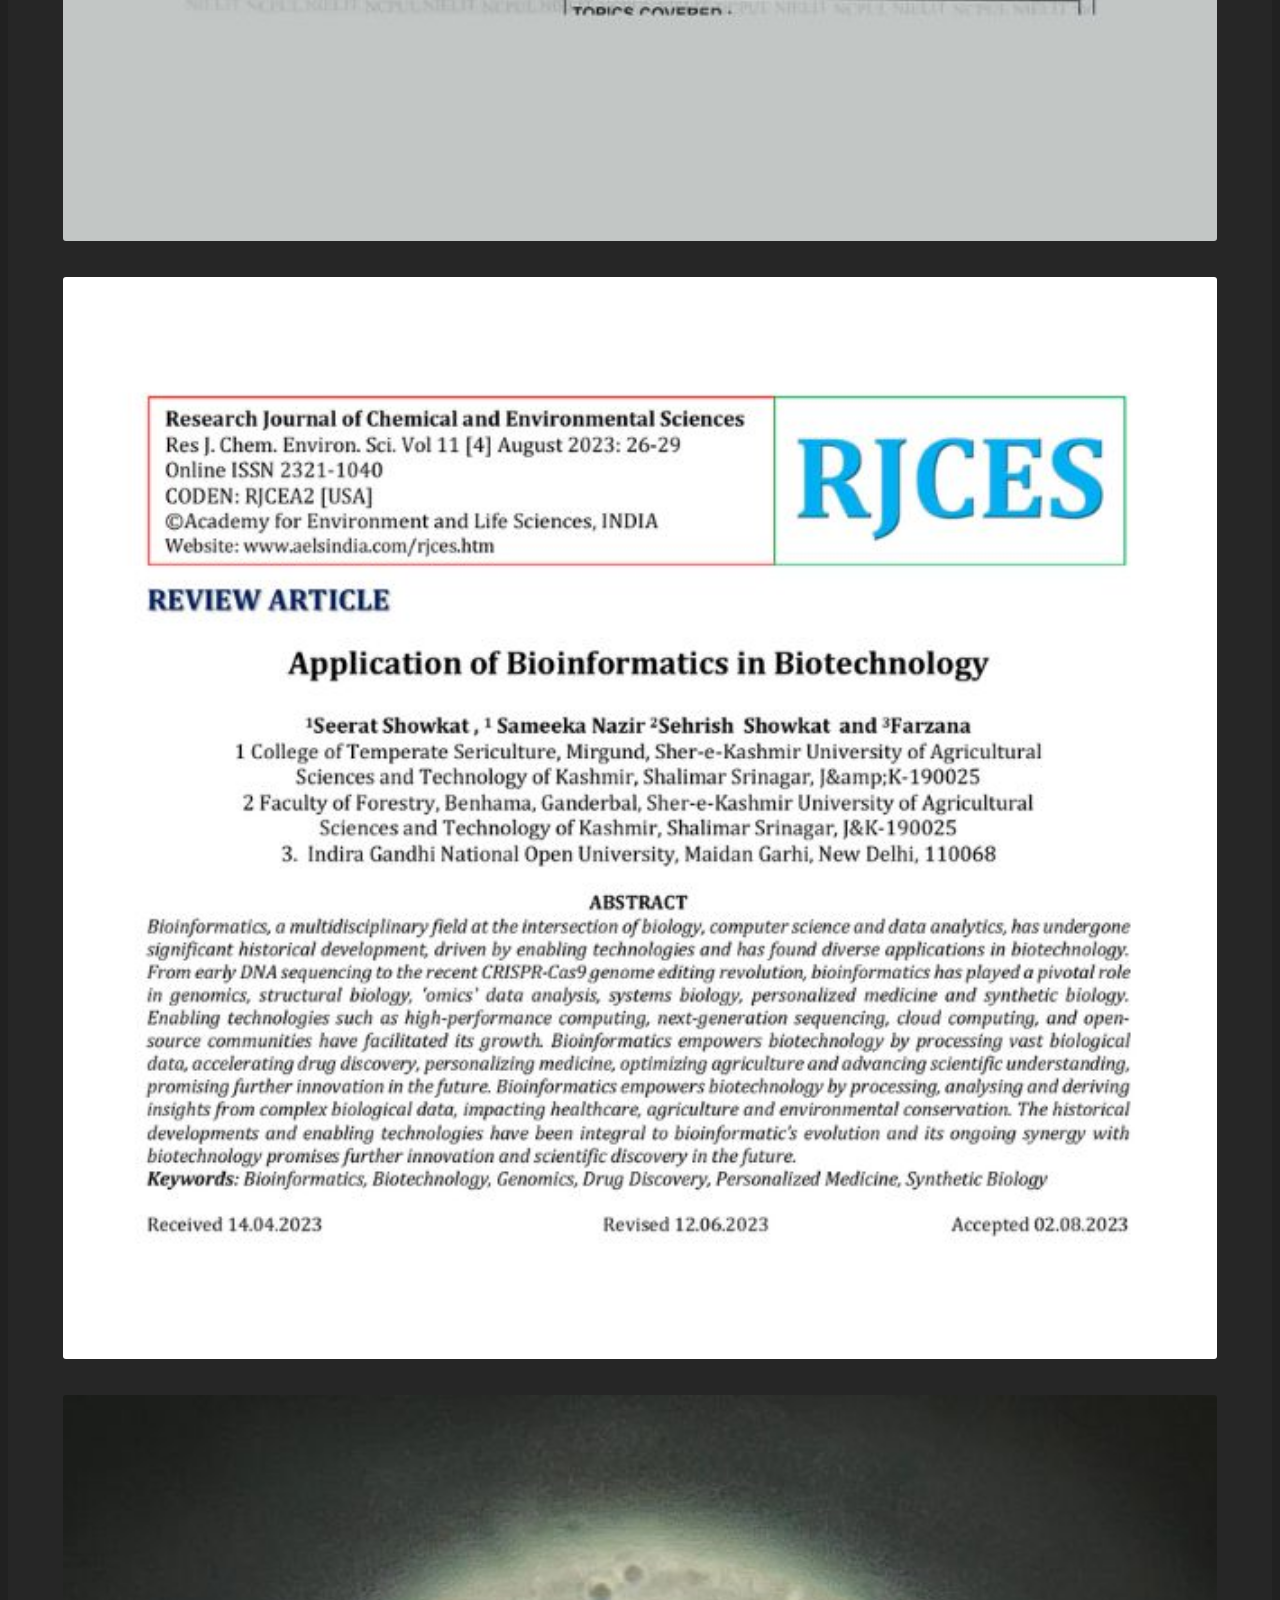
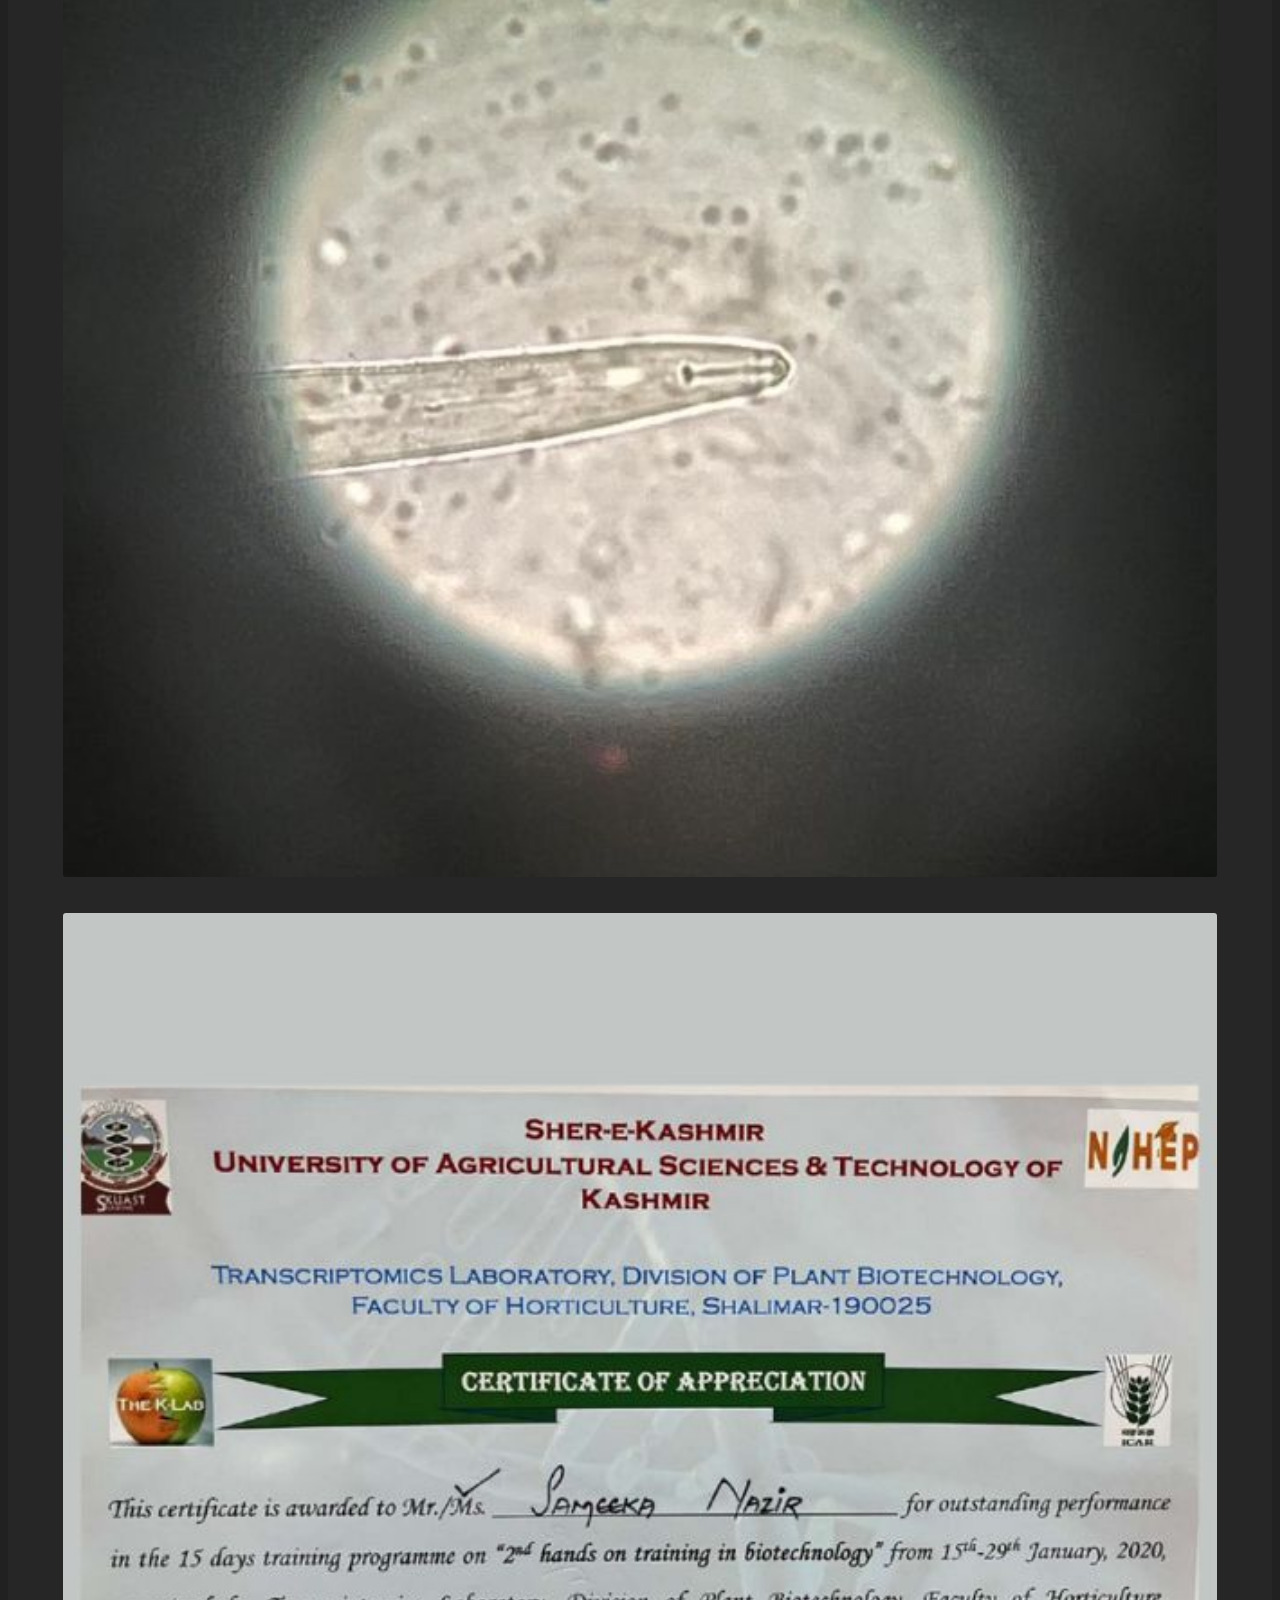
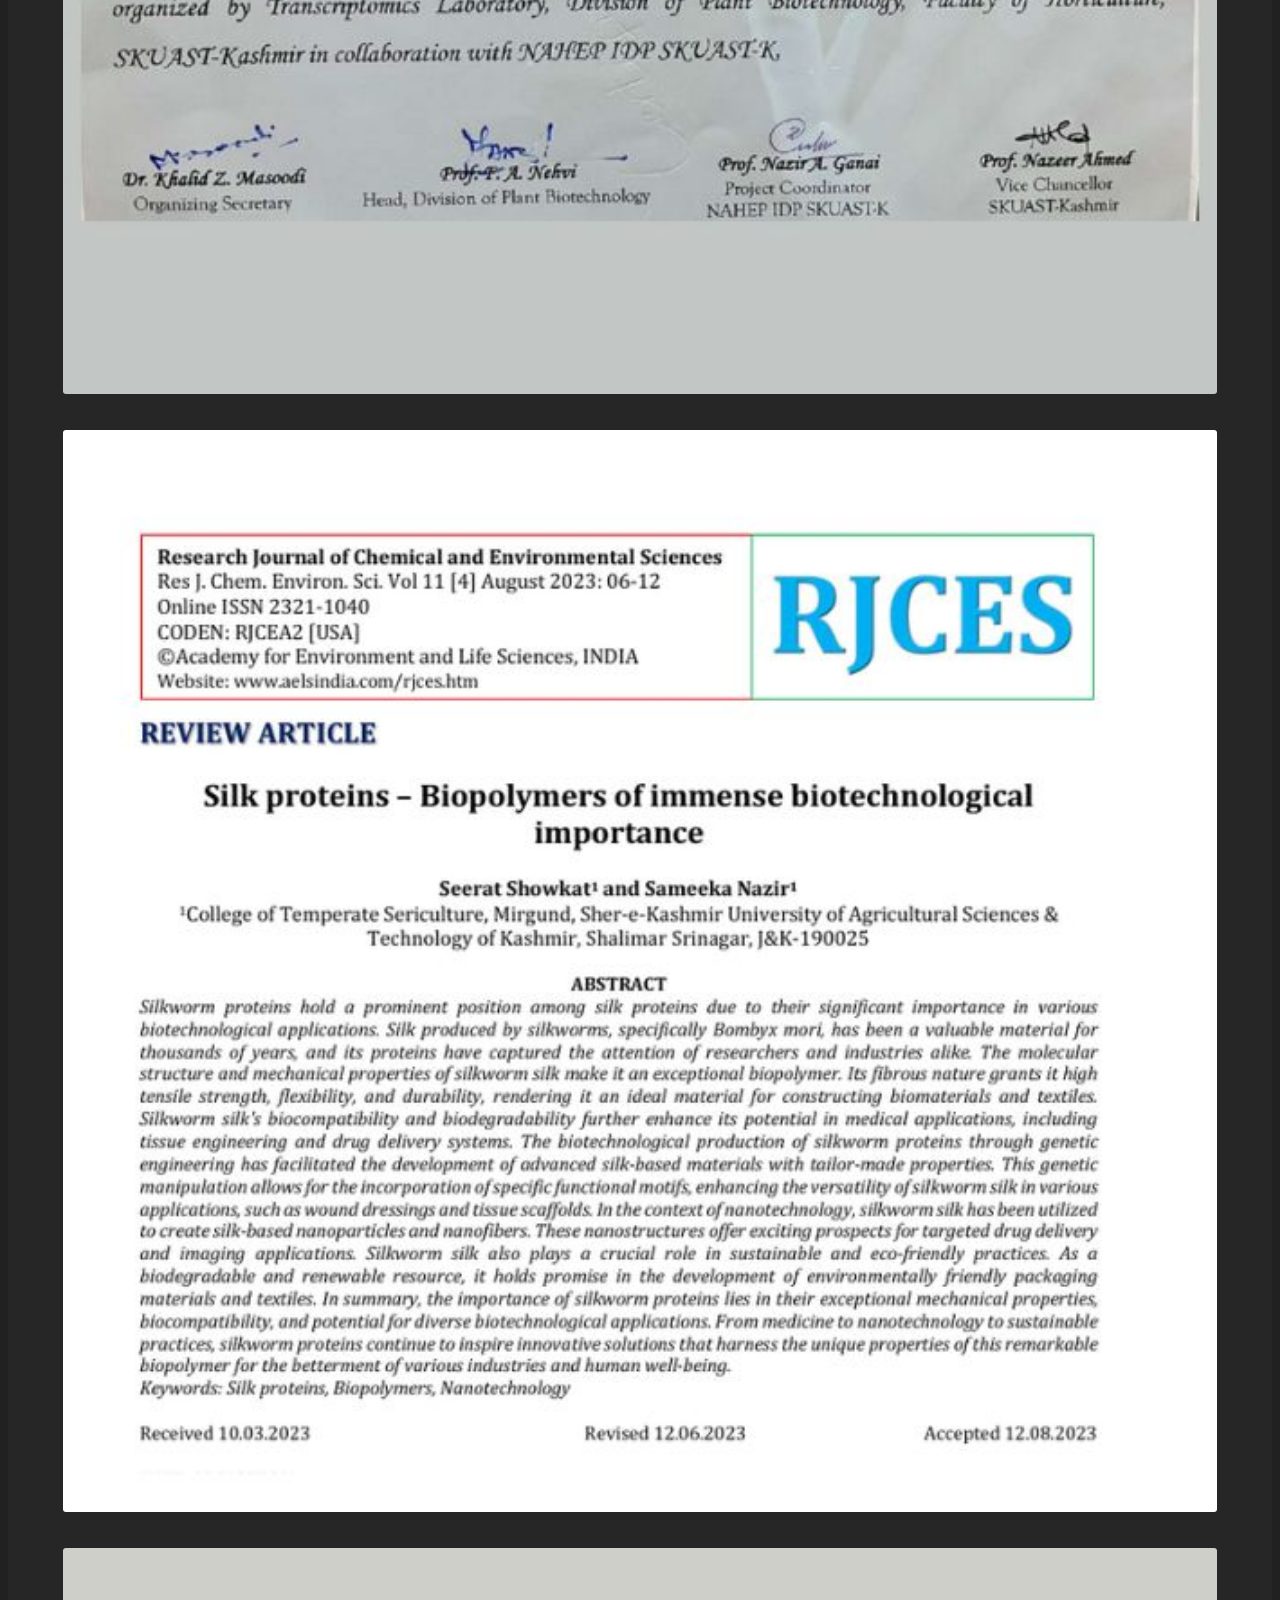
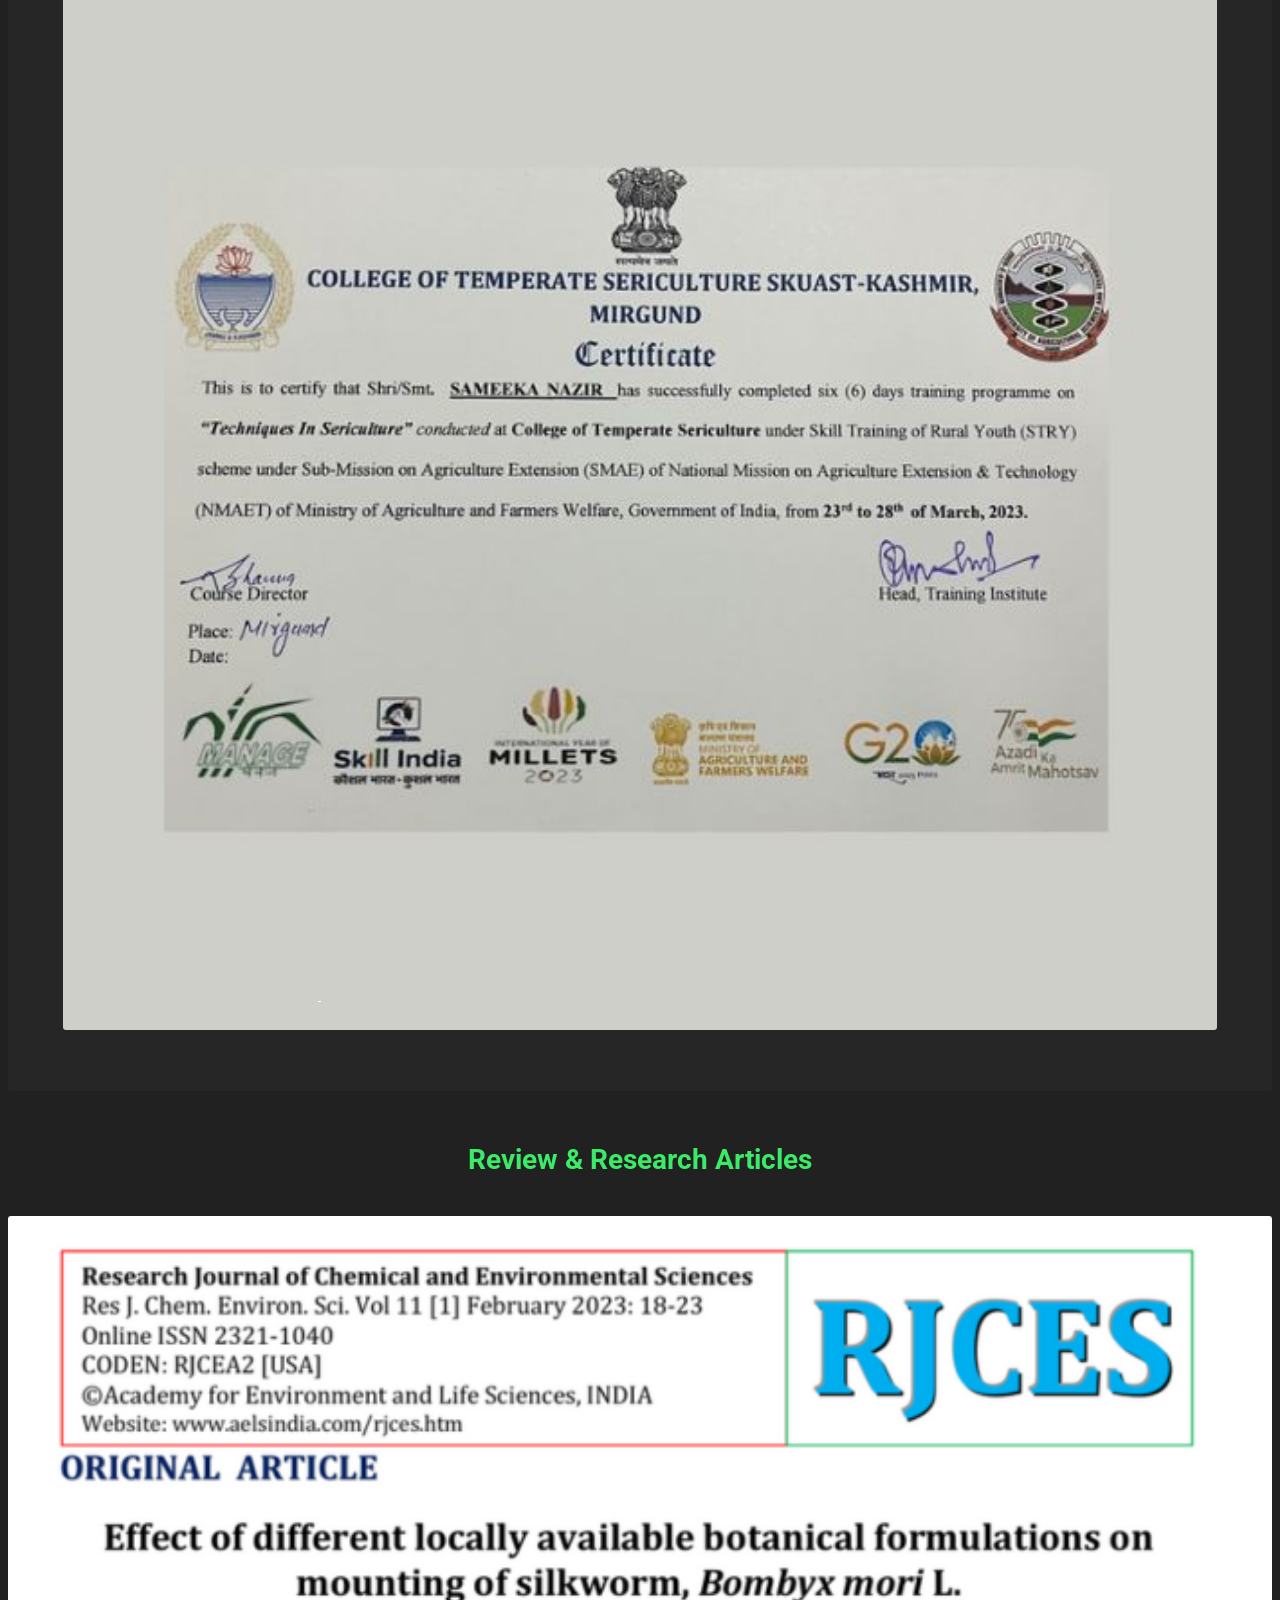
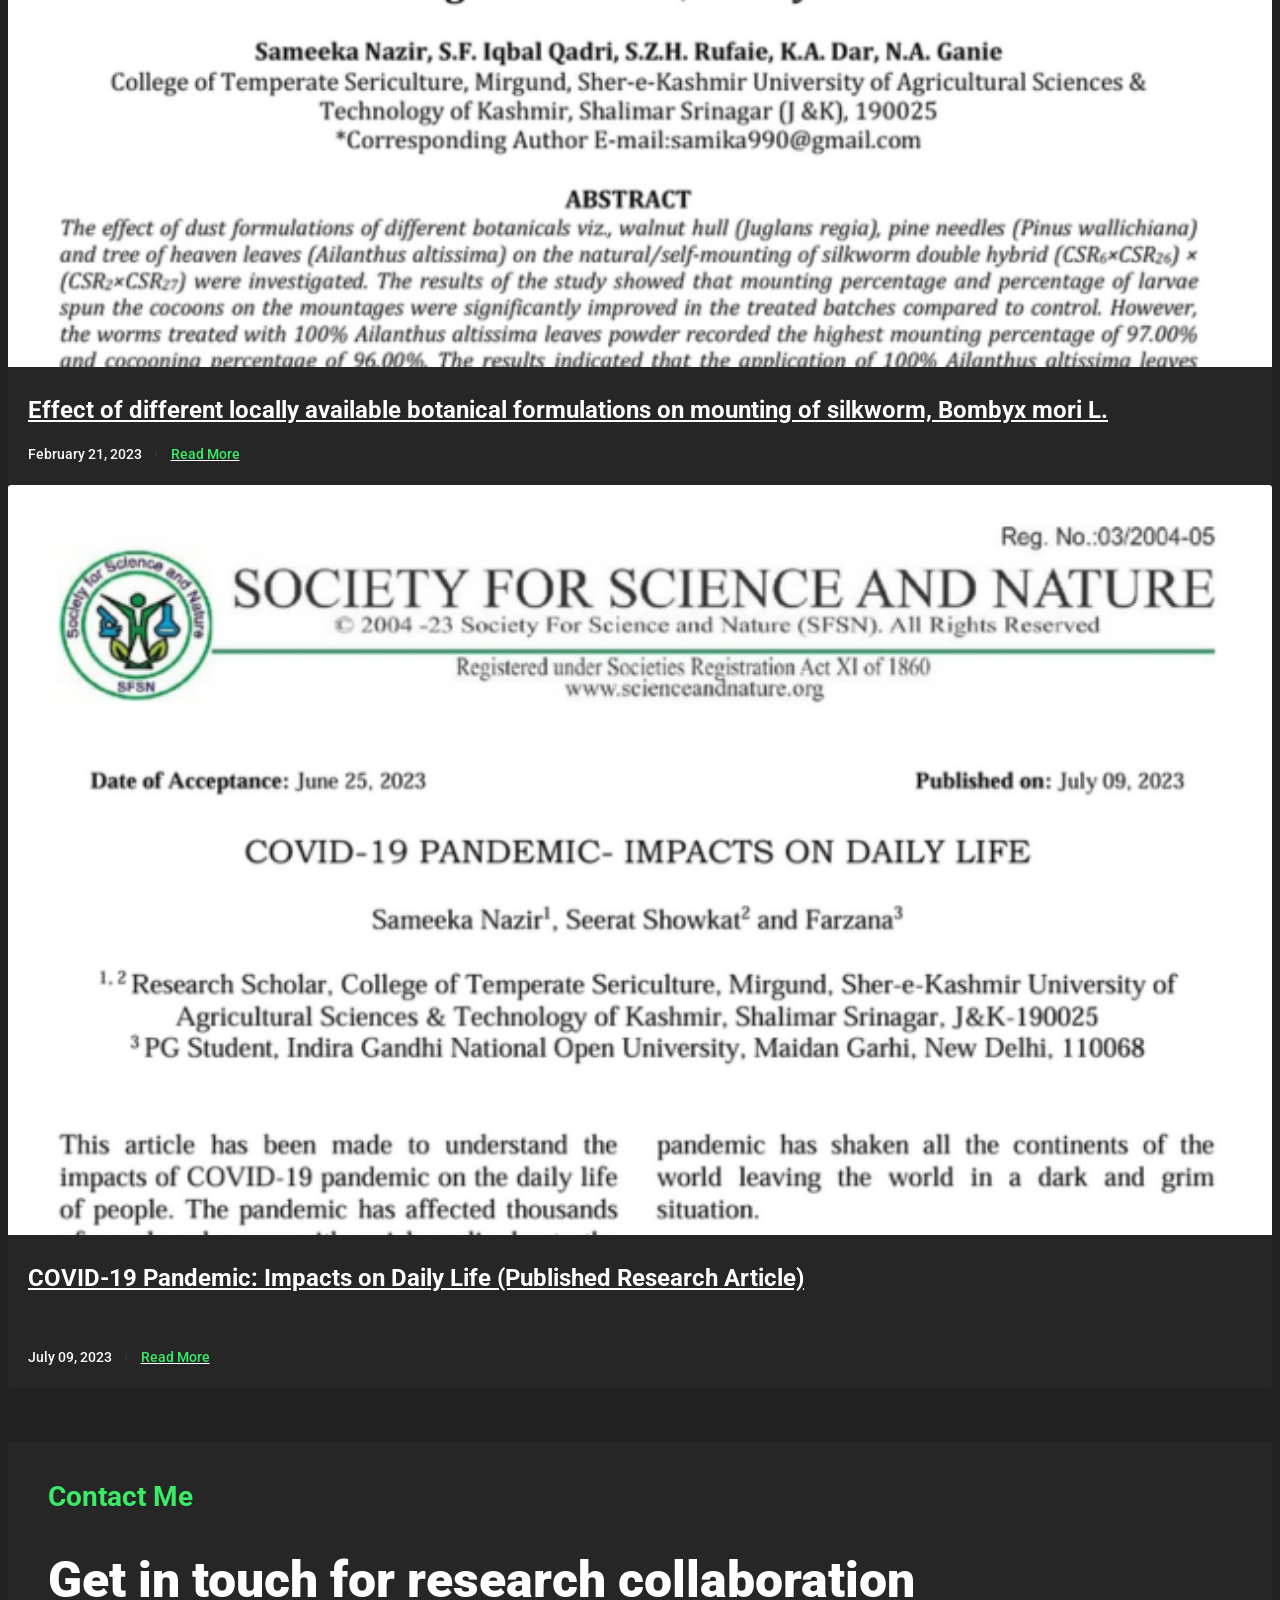
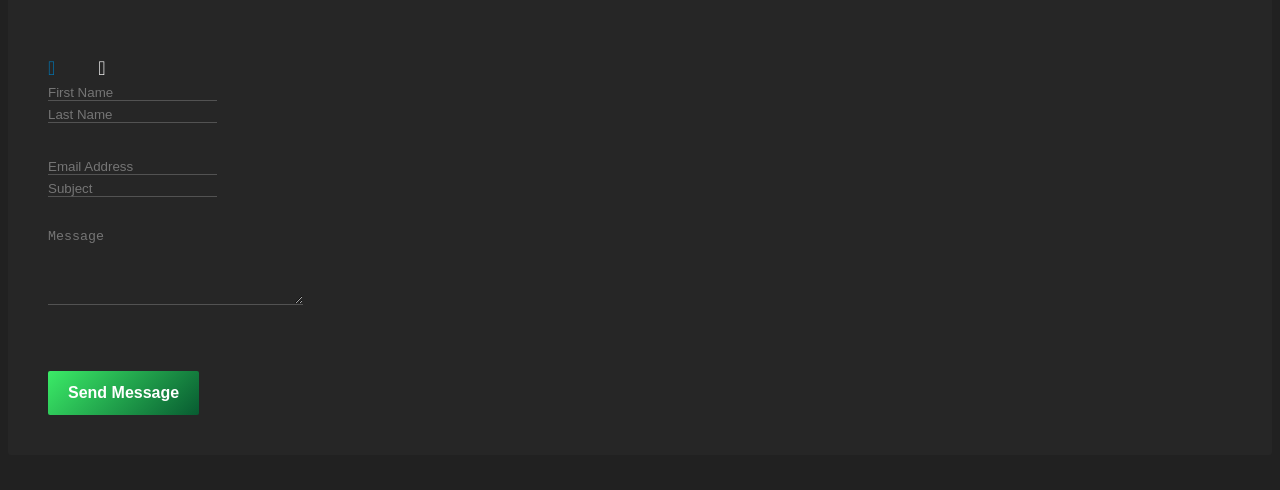
==== commit dfdd1418: "Update index.html" ====
--- a/index.html
+++ b/index.html
@@ -163,7 +163,7 @@
                                     <ul class="timeline">
                                         <li>
                                             <h4>SKUAST-Kashmir</h4>
-                                            <span>Research Scholar</span>
+                                            <!-- <span>Research Scholar</span> -->
                                         </li>
                                         <li>
                                             <h4>Research Focus</h4> 
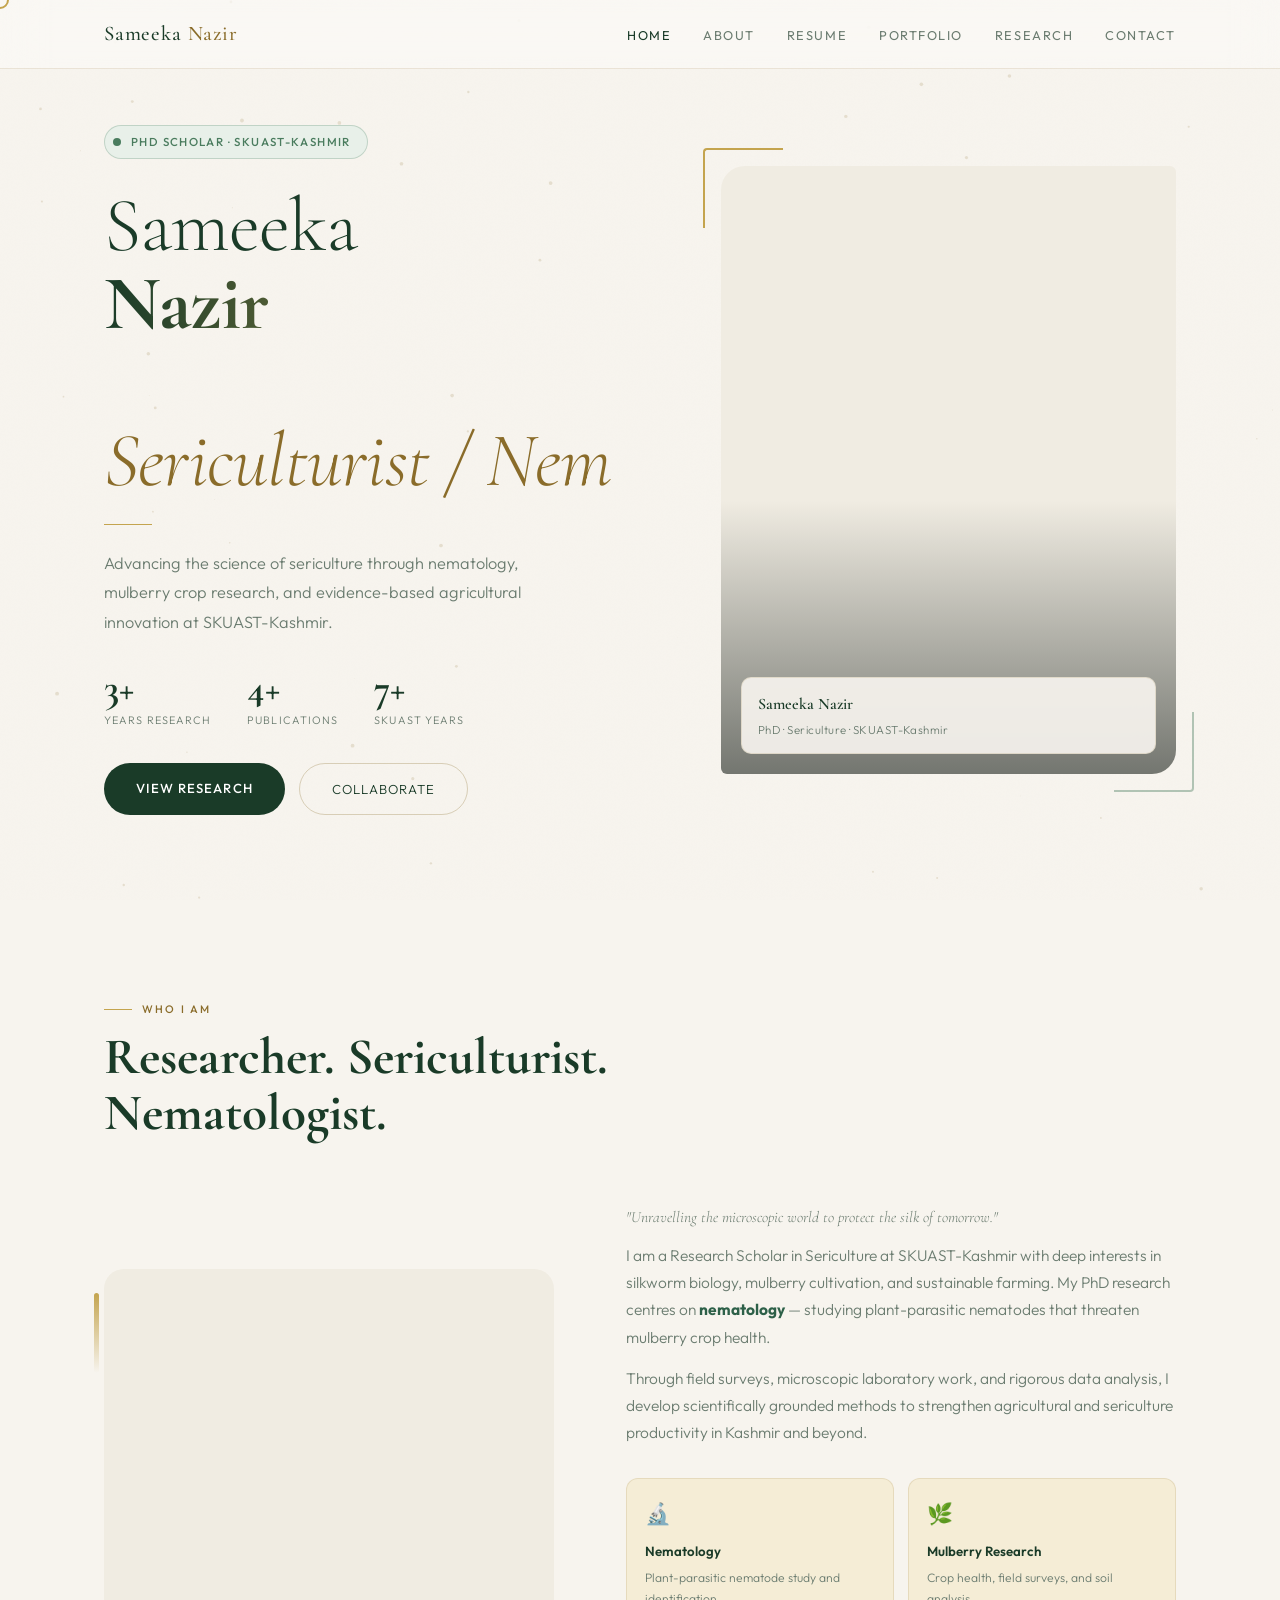
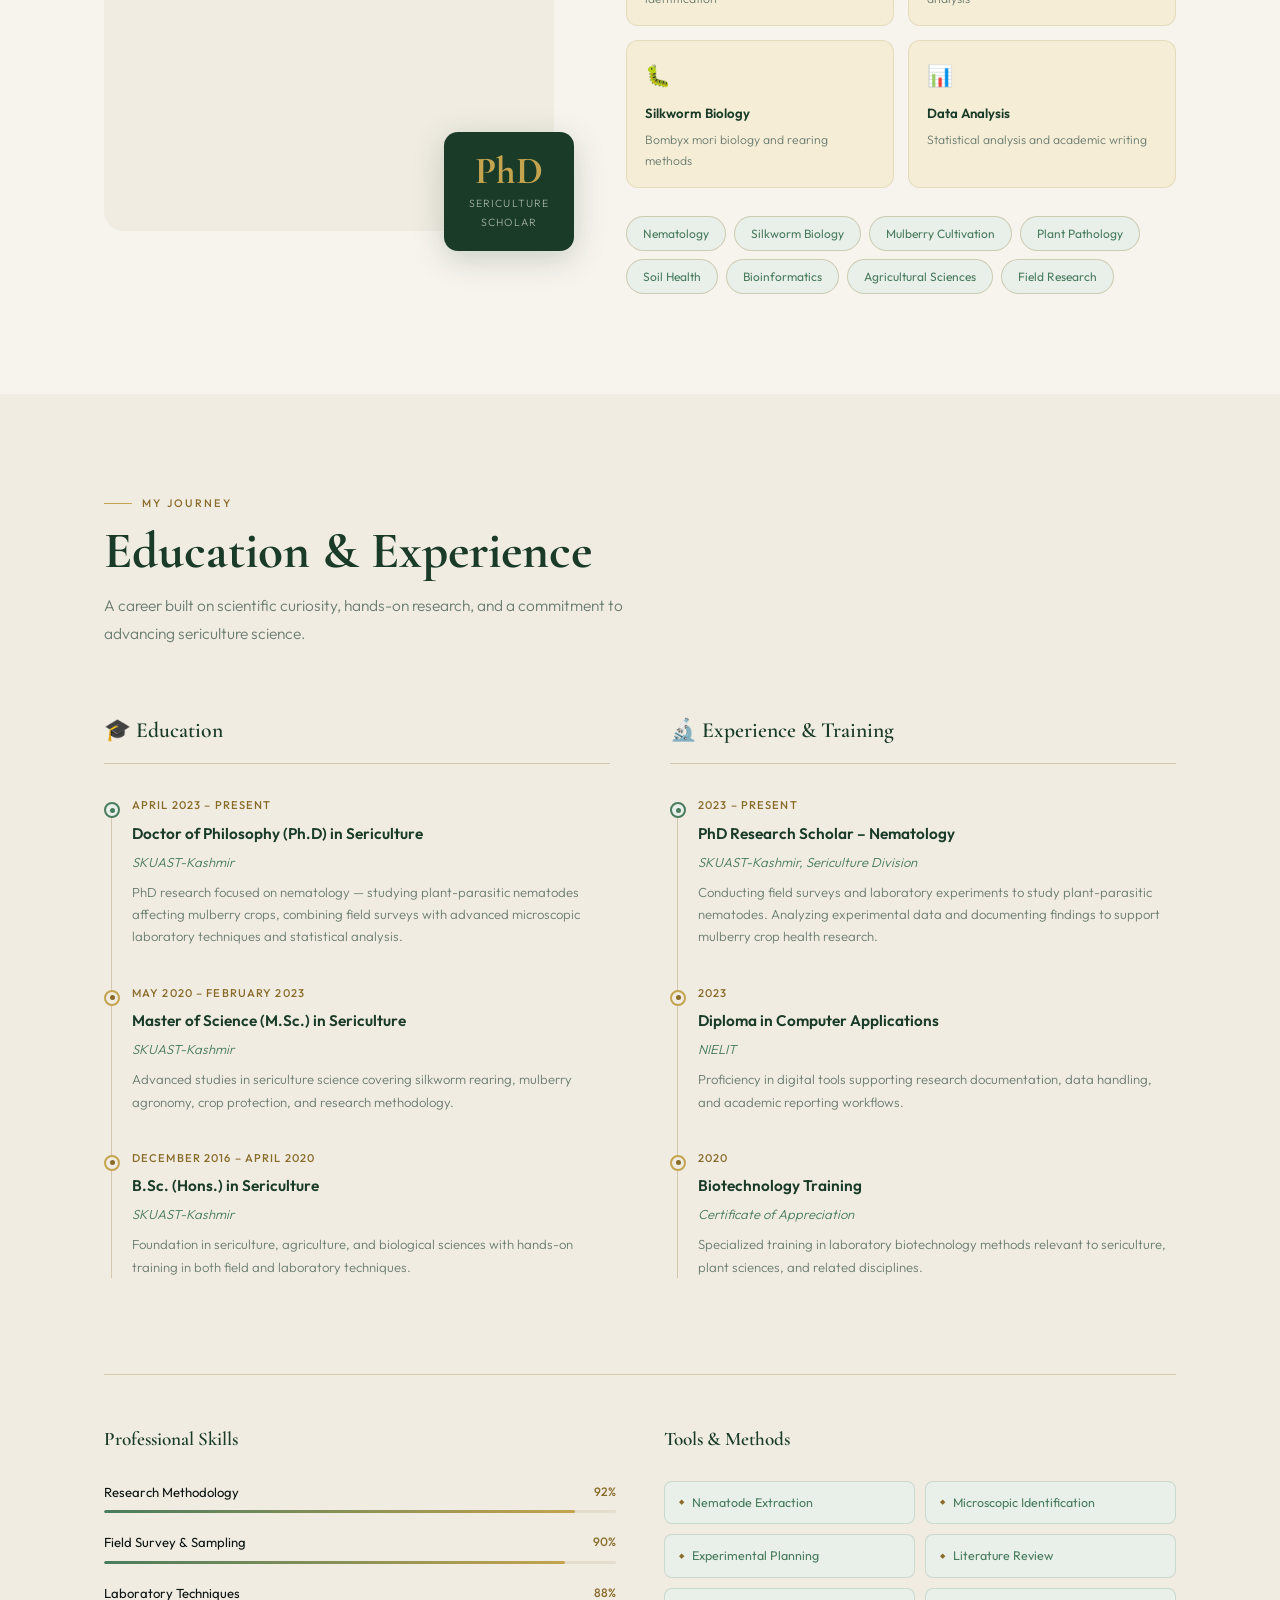
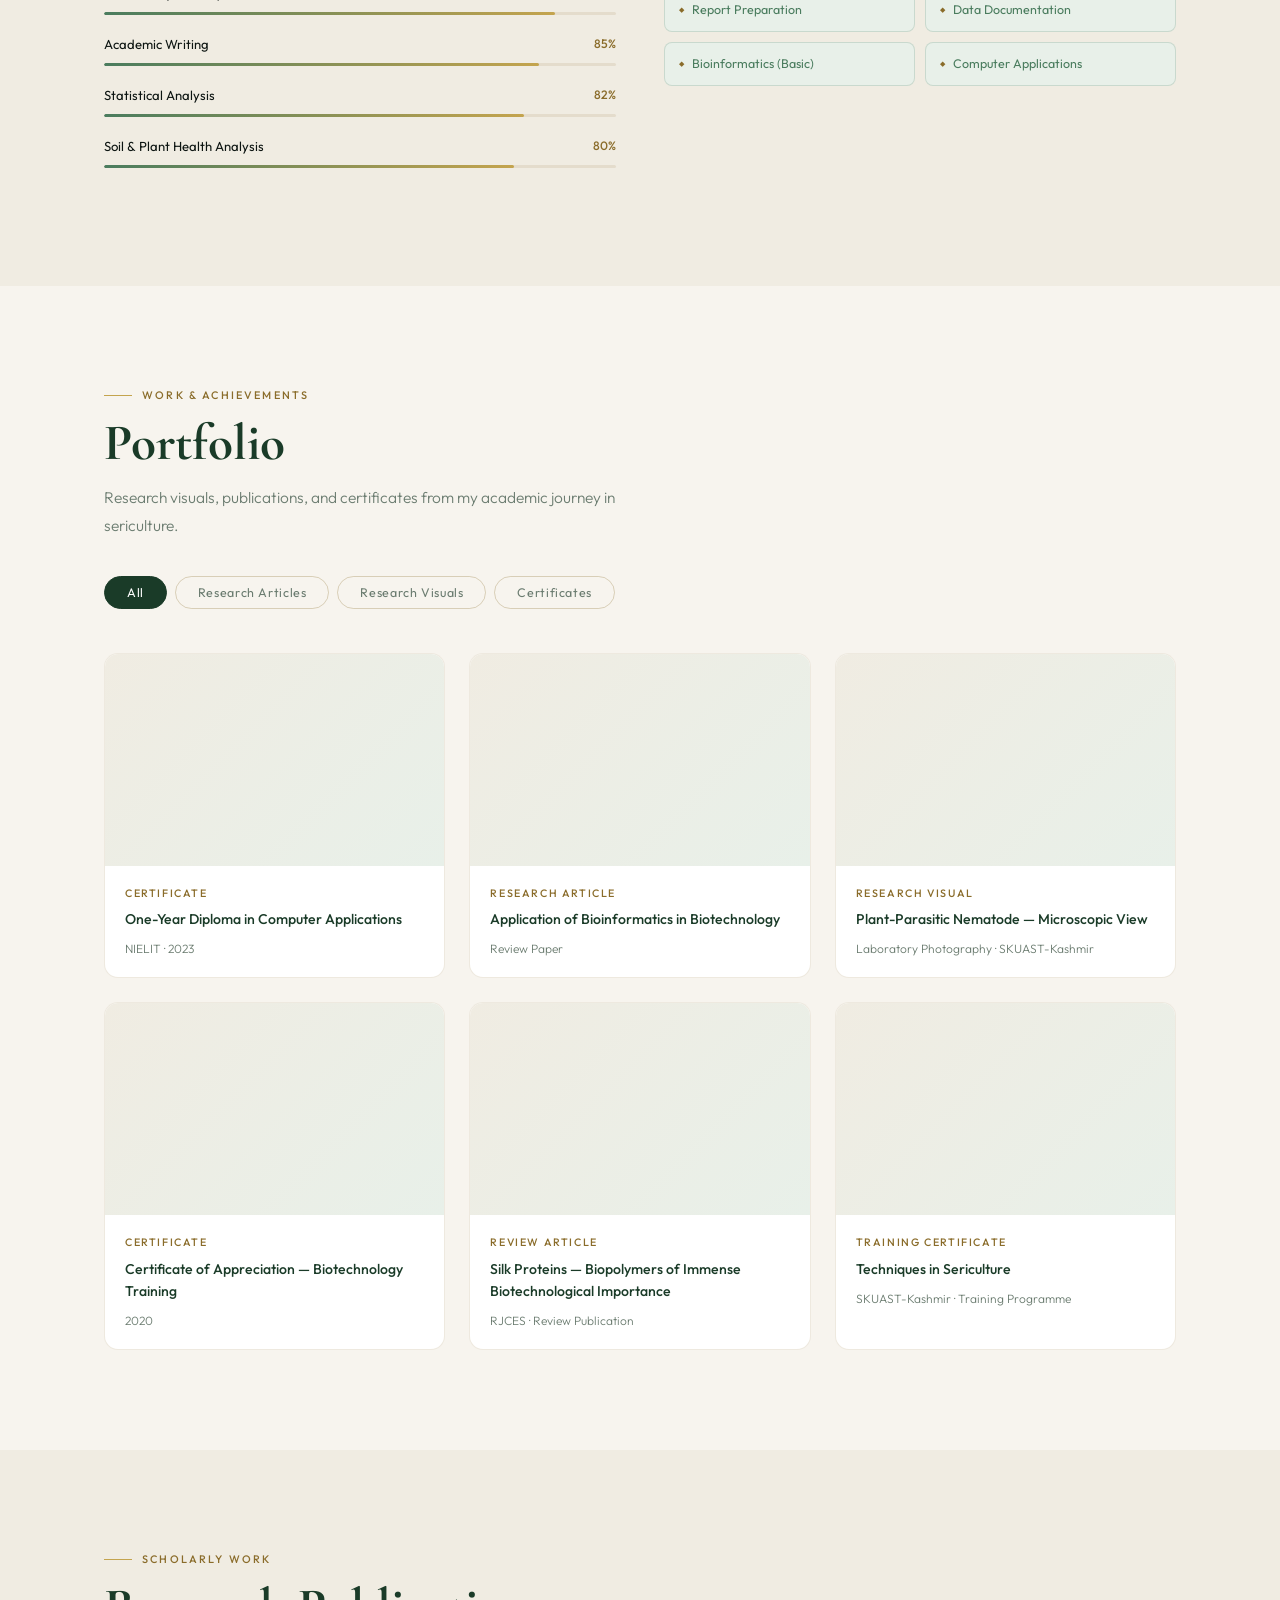
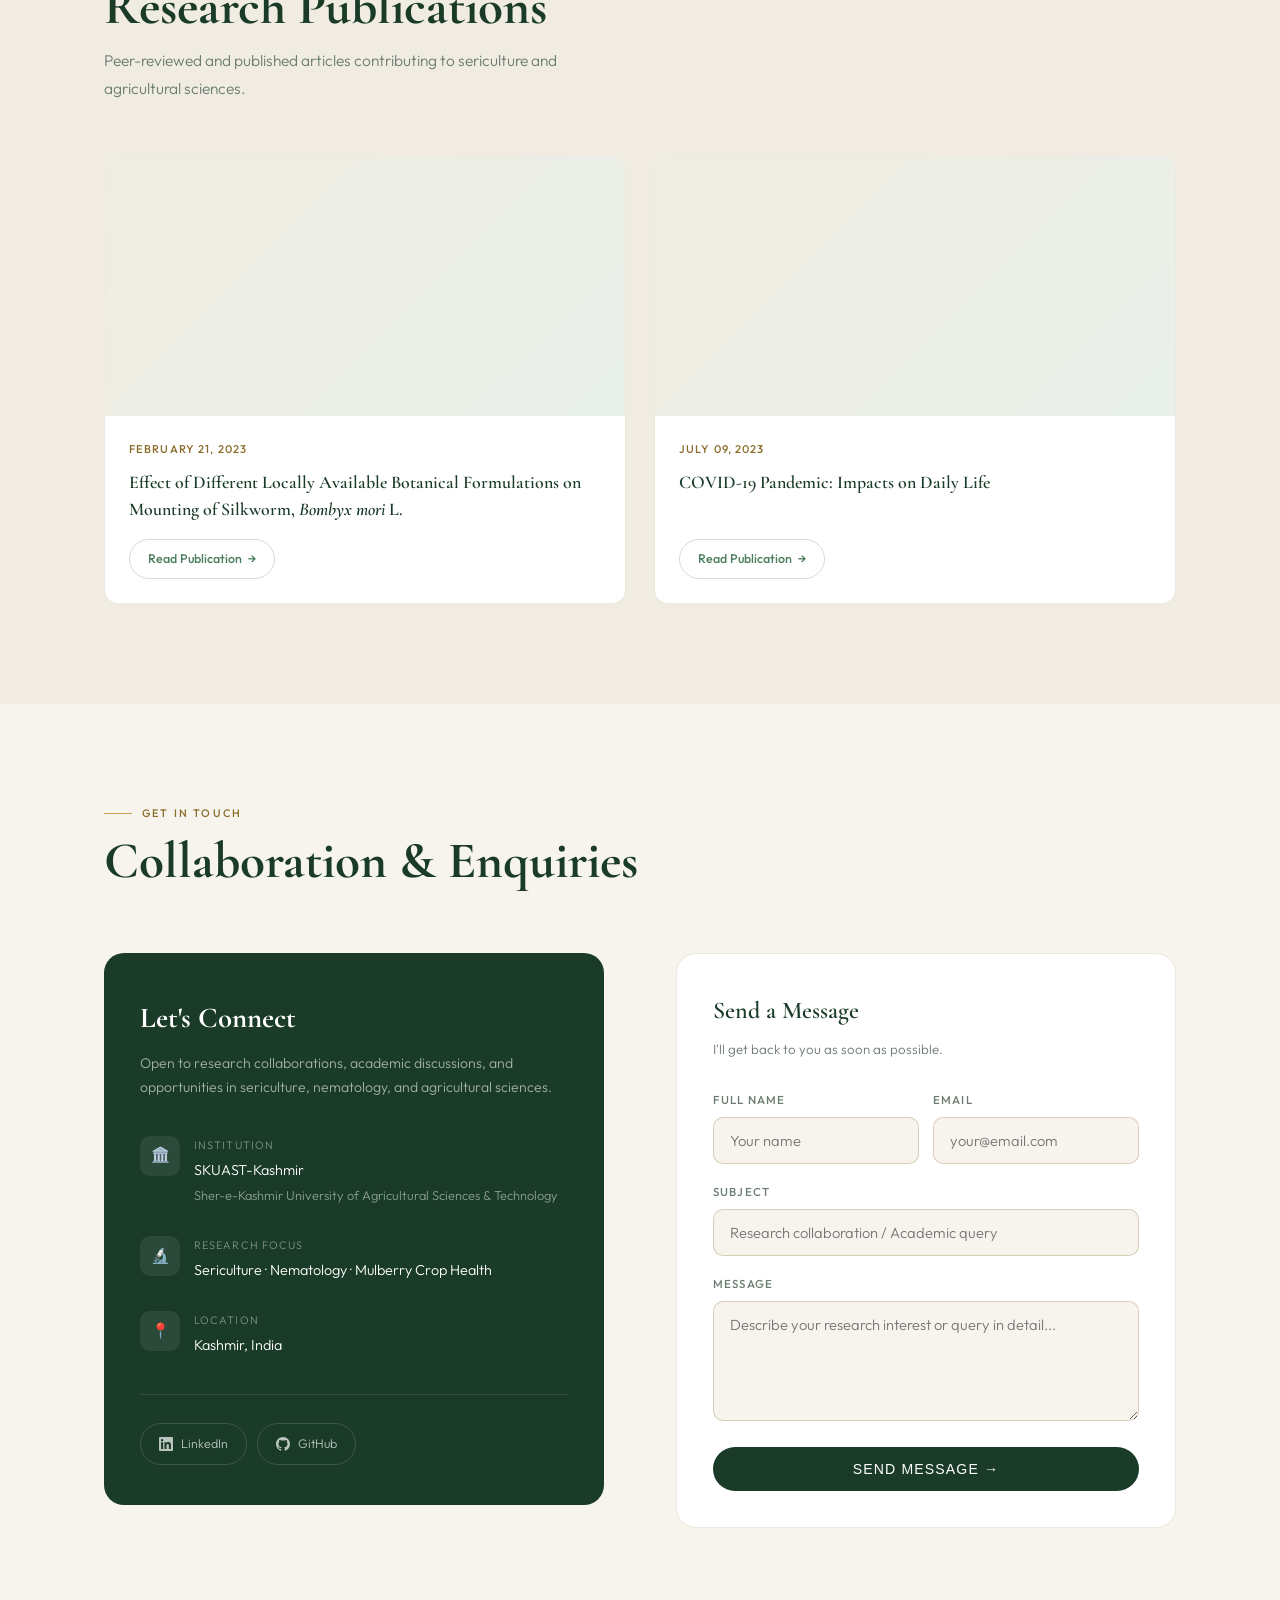
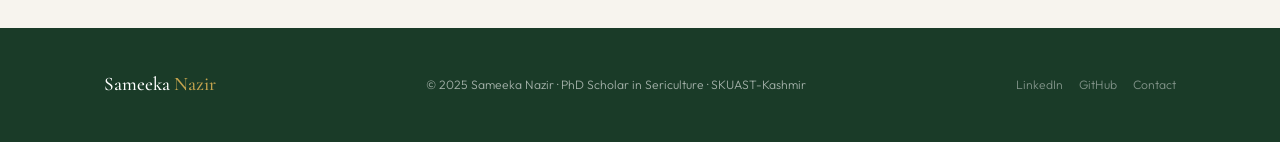
==== commit 99a10e4a: "Add files via upload" ====
--- a/index.html
+++ b/index.html
@@ -1,705 +1,1512 @@
 <!DOCTYPE html>
-<html lang="zxx">
-
+<html lang="en">
 <head>
-    <meta charset="UTF-8">
-    <meta name="viewport" content="width=device-width, initial-scale=1.0">
-     <!-- Open Graph Preview (WhatsApp, Facebook, LinkedIn) -->
-        <meta property="og:title" content="Sameeka Nazir">
-        <meta property="og:description" content="Research Scholar at SKUAST-Kashmir, experienced in research methodology, data handling, and field and laboratory studies, working towards practical and scientifically sound research outcomes">
-        <meta property="og:image" content="https://Samikanazir.github.io/images/intro-image.jpg">
-        <meta property="og:url" content="https://Samikanazir.github.io/">
-        <meta property="og:type" content="website">
-
-    <!-- <link rel="icon" href="images/favicon.png"> -->
-      <!-- <favicon> -->
-            <link rel="icon" type="image/png" href="images/fav/favicon-96x96.png" sizes="96x96" />
-            <link rel="icon" type="image/svg+xml" href="images/fav/favicon.svg" />
-            <link rel="shortcut icon" href="images/fav/favicon.ico" />
-            <link rel="apple-touch-icon" sizes="180x180" href="images/fav/apple-touch-icon.png" />
-            <link rel="manifest" href="images/fav/site.webmanifest" />
-            <!-- favicon en -->
-    <title>Sameeka Nazir Research Scholar at SKUAST Kashmir</title>
-
-    <!-- font -->
-    <link href="https://fonts.googleapis.com/css?family=Roboto:300,400,400i,500,500i,700,900&amp;display=swap" rel="stylesheet">
-    <!-- end font -->
-
-    <link rel="stylesheet" href="css/bootstrap.css">
-    <link rel="stylesheet" href="css/font-awesome.css">
-    <link rel="stylesheet" href="css/fakeLoader.css">
-    <link rel="stylesheet" href="css/owl.carousel.css">
-    <link rel="stylesheet" href="css/owl.theme.default.css">
-    <link rel="stylesheet" href="css/magnific-popup.css">
-    <link rel="stylesheet" href="css/style.css">
-
+<meta charset="UTF-8"/>
+<meta name="viewport" content="width=device-width, initial-scale=1.0"/>
+<title>Sameeka Nazir | PhD Scholar in Sericulture | SKUAST-Kashmir</title>
+<meta name="description" content="Sameeka Nazir is a PhD Research Scholar in Sericulture at SKUAST-Kashmir, specializing in nematology, mulberry cultivation, silkworm biology, and sustainable agricultural research."/>
+<meta name="keywords" content="Sameeka Nazir, Sericulture, PhD Scholar, SKUAST Kashmir, Nematology, Silkworm Biology, Mulberry Cultivation, Agricultural Research, Kashmir"/>
+<meta name="author" content="Sameeka Nazir"/>
+<meta name="robots" content="index, follow"/>
+<link rel="canonical" href="https://samikanazir.github.io/"/>
+<meta property="og:type" content="website"/>
+<meta property="og:title" content="Sameeka Nazir | PhD Scholar in Sericulture"/>
+<meta property="og:description" content="Research Scholar at SKUAST-Kashmir specializing in nematology, silkworm biology, and sustainable sericulture."/>
+<meta property="og:url" content="https://samikanazir.github.io/"/>
+<meta property="og:image" content="images/intro-image.jpg"/>
+<meta name="twitter:card" content="summary_large_image"/>
+<meta name="twitter:title" content="Sameeka Nazir | PhD Scholar in Sericulture"/>
+<meta name="twitter:description" content="Research Scholar at SKUAST-Kashmir specializing in nematology and sericulture."/>
+<script type="application/ld+json">{"@context":"https://schema.org","@type":"Person","name":"Sameeka Nazir","jobTitle":"PhD Research Scholar in Sericulture","affiliation":{"@type":"Organization","name":"SKUAST-Kashmir"},"url":"https://samikanazir.github.io/","sameAs":["https://www.linkedin.com/in/samika-nazir01/","https://github.com/Samikanazir"],"knowsAbout":["Sericulture","Nematology","Mulberry Cultivation","Silkworm Biology","Agricultural Research"]}</script>
+<link rel="preconnect" href="https://fonts.googleapis.com"/>
+<link rel="preconnect" href="https://fonts.gstatic.com" crossorigin/>
+<link href="https://fonts.googleapis.com/css2?family=Cormorant+Garamond:ital,wght@0,300;0,500;0,700;1,300;1,500&family=Outfit:wght@300;400;500;600&display=swap" rel="stylesheet"/>
+<style>
+:root{
+  --ink:#0d1512;
+  --bg:#f7f4ee;
+  --bg2:#f0ece2;
+  --card:#ffffff;
+  --gold:#8a6c2a;
+  --gold-light:#c4a44e;
+  --gold-pale:#f5edd6;
+  --green-deep:#1a3b28;
+  --green-mid:#2d6048;
+  --green-light:#e8f0e9;
+  --silk:#4a7c5e;
+  --muted:#6b7c70;
+  --border:rgba(138,108,42,0.15);
+  --border2:rgba(138,108,42,0.28);
+  --radius:14px;
+  --shadow:0 2px 24px rgba(26,59,40,0.08);
+  --shadow-hover:0 8px 40px rgba(26,59,40,0.14);
+}
+*,*::before,*::after{box-sizing:border-box;margin:0;padding:0}
+html{scroll-behavior:smooth;font-size:16px}
+body{background:var(--bg);color:var(--ink);font-family:'Outfit',sans-serif;font-weight:300;line-height:1.75;overflow-x:hidden}
+img{max-width:100%;display:block}
+a{color:inherit;text-decoration:none}
+::-webkit-scrollbar{width:5px}
+::-webkit-scrollbar-track{background:var(--bg)}
+::-webkit-scrollbar-thumb{background:var(--gold-light);border-radius:4px}
+
+/* ── TEXTURE OVERLAY ── */
+body::after{content:'';position:fixed;inset:0;pointer-events:none;z-index:0;
+  background-image:url("data:image/svg+xml,%3Csvg xmlns='http://www.w3.org/2000/svg' width='300' height='300'%3E%3Cfilter id='n'%3E%3CfeTurbulence type='fractalNoise' baseFrequency='0.75' numOctaves='4' stitchTiles='stitch'/%3E%3C/filter%3E%3Crect width='300' height='300' filter='url(%23n)' opacity='0.03'/%3E%3C/svg%3E");
+  opacity:.4}
+
+/* ── NAV ── */
+nav{position:fixed;top:0;left:0;right:0;z-index:1000;background:rgba(247,244,238,.92);backdrop-filter:blur(16px);-webkit-backdrop-filter:blur(16px);border-bottom:1px solid var(--border);transition:all .3s}
+nav.scrolled{background:rgba(247,244,238,.97)}
+.nav-inner{max-width:1200px;margin:0 auto;padding:0 5%;display:flex;align-items:center;justify-content:space-between;height:68px}
+.nav-logo{font-family:'Cormorant Garamond',serif;font-size:1.3rem;font-weight:500;color:var(--green-deep);letter-spacing:.04em}
+.nav-logo span{color:var(--gold)}
+.nav-links{display:flex;gap:32px;list-style:none}
+.nav-links a{font-size:.8rem;letter-spacing:.12em;text-transform:uppercase;color:var(--muted);transition:color .2s;font-weight:400}
+.nav-links a:hover,.nav-links a.active{color:var(--green-deep)}
+.nav-cta{padding:8px 22px;background:var(--green-deep);color:#fff;border-radius:100px;font-size:.78rem;letter-spacing:.1em;text-transform:uppercase;font-weight:500;transition:background .2s}
+.nav-cta:hover{background:var(--green-mid)}
+.hamburger{display:none;flex-direction:column;gap:5px;cursor:pointer;padding:4px}
+.hamburger span{width:22px;height:1.5px;background:var(--green-deep);transition:all .3s;display:block}
+.hamburger.open span:nth-child(1){transform:translateY(6.5px) rotate(45deg)}
+.hamburger.open span:nth-child(2){opacity:0}
+.hamburger.open span:nth-child(3){transform:translateY(-6.5px) rotate(-45deg)}
+.mobile-menu{display:none;position:fixed;top:68px;left:0;right:0;background:rgba(247,244,238,.98);backdrop-filter:blur(16px);border-bottom:1px solid var(--border);z-index:999;padding:24px 5% 32px}
+.mobile-menu.open{display:block}
+.mobile-menu ul{list-style:none;display:flex;flex-direction:column;gap:20px}
+.mobile-menu ul a{font-size:1.1rem;font-family:'Cormorant Garamond',serif;font-weight:500;color:var(--green-deep)}
+
+/* ── HERO ── */
+#home{min-height:100svh;display:grid;grid-template-columns:1.1fr .9fr;align-items:center;padding:100px 5% 60px;max-width:1200px;margin:0 auto;gap:60px;position:relative;z-index:1}
+.hero-eyebrow{display:inline-flex;align-items:center;gap:10px;background:var(--green-light);border:1px solid rgba(74,124,94,.25);border-radius:100px;padding:6px 16px 6px 8px;margin-bottom:28px}
+.hero-eyebrow-dot{width:8px;height:8px;border-radius:50%;background:var(--silk);flex-shrink:0}
+.hero-eyebrow span{font-size:.72rem;letter-spacing:.12em;text-transform:uppercase;color:var(--silk);font-weight:500}
+h1.hero-name{font-family:'Cormorant Garamond',serif;font-size:clamp(3.4rem,6vw,5.8rem);font-weight:300;line-height:1.02;color:var(--green-deep);letter-spacing:-.01em}
+h1.hero-name strong{font-weight:700;display:block}
+h1.hero-name em{font-style:italic;color:var(--gold);font-weight:300}
+.hero-rule{width:48px;height:1px;background:var(--gold-light);margin:24px 0}
+.hero-desc{font-size:1.02rem;color:var(--muted);max-width:460px;line-height:1.8}
+.hero-stats{display:flex;gap:36px;margin:32px 0}
+.h-stat-num{font-family:'Cormorant Garamond',serif;font-size:2.4rem;font-weight:700;color:var(--green-deep);line-height:1}
+.h-stat-num span{font-size:1.4rem;font-weight:300;color:var(--gold)}
+.h-stat-lbl{font-size:.68rem;letter-spacing:.1em;text-transform:uppercase;color:var(--muted);margin-top:4px}
+.hero-btns{display:flex;gap:14px;flex-wrap:wrap;margin-top:8px}
+.btn-dark{padding:14px 32px;background:var(--green-deep);color:#fff;border-radius:100px;font-size:.82rem;letter-spacing:.08em;text-transform:uppercase;font-weight:500;transition:all .2s;border:none;cursor:pointer;display:inline-block}
+.btn-dark:hover{background:var(--green-mid);transform:translateY(-1px);box-shadow:0 6px 24px rgba(26,59,40,.2)}
+.btn-ghost{padding:14px 32px;border:1.5px solid var(--border2);border-radius:100px;font-size:.82rem;letter-spacing:.08em;text-transform:uppercase;color:var(--green-deep);transition:all .2s;display:inline-block}
+.btn-ghost:hover{border-color:var(--gold);color:var(--gold)}
+.hero-img-col{position:relative;z-index:1}
+.hero-img-wrap{position:relative;border-radius:24px 6px 24px 6px;overflow:hidden;aspect-ratio:3/4;background:var(--bg2)}
+/* *** HERO PHOTO *** */
+.hero-img-wrap img{width:100%;height:100%;object-fit:cover;display:block}
+.hero-img-wrap::before{content:'';position:absolute;inset:0;background:linear-gradient(to bottom,transparent 55%,rgba(13,21,18,.55));z-index:1;pointer-events:none}
+.hero-img-badge{position:absolute;bottom:20px;left:20px;right:20px;z-index:2;background:rgba(247,244,238,.92);backdrop-filter:blur(10px);border-radius:10px;padding:12px 16px;border:1px solid var(--border)}
+.hero-img-badge-title{font-family:'Cormorant Garamond',serif;font-size:1rem;font-weight:600;color:var(--green-deep)}
+.hero-img-badge-sub{font-size:.72rem;color:var(--muted);margin-top:2px;letter-spacing:.04em}
+.hero-corner-tl{position:absolute;top:-18px;left:-18px;width:80px;height:80px;border-top:2px solid var(--gold-light);border-left:2px solid var(--gold-light);border-radius:4px 0 0 0;pointer-events:none}
+.hero-corner-br{position:absolute;bottom:-18px;right:-18px;width:80px;height:80px;border-bottom:2px solid rgba(74,124,94,.4);border-right:2px solid rgba(74,124,94,.4);border-radius:0 0 4px 0;pointer-events:none}
+.hero-scroll-hint{position:absolute;bottom:36px;left:50%;transform:translateX(-50%);display:flex;flex-direction:column;align-items:center;gap:8px;opacity:.5}
+.scroll-line{width:1px;height:48px;background:linear-gradient(to bottom,var(--gold-light),transparent);animation:scrollLine 2s ease-in-out infinite}
+.scroll-label{font-size:.62rem;letter-spacing:.2em;text-transform:uppercase;color:var(--muted)}
+@keyframes scrollLine{0%,100%{opacity:.3;transform:scaleY(.7)}50%{opacity:1;transform:scaleY(1)}}
+
+/* ── SECTION WRAP ── */
+.section-wrap{max-width:1200px;margin:0 auto;padding:0 5%}
+section{padding:100px 0;position:relative;z-index:1}
+.section-tag{font-size:.68rem;letter-spacing:.2em;text-transform:uppercase;color:var(--gold);font-weight:500;margin-bottom:10px;display:flex;align-items:center;gap:10px}
+.section-tag::before{content:'';width:28px;height:1px;background:var(--gold-light)}
+h2.section-title{font-family:'Cormorant Garamond',serif;font-size:clamp(2rem,4.5vw,3.2rem);font-weight:700;line-height:1.1;color:var(--green-deep)}
+.section-sub{color:var(--muted);font-size:.97rem;max-width:520px;margin-top:12px;line-height:1.8}
+
+/* ── ABOUT ── */
+#about{background:var(--bg)}
+.about-grid{display:grid;grid-template-columns:.9fr 1.1fr;gap:72px;align-items:center;margin-top:64px}
+.about-img-col{position:relative}
+.about-img-frame{border-radius:20px;overflow:hidden;aspect-ratio:4/5;background:var(--bg2);position:relative}
+/* *** ABOUT PHOTO *** */
+.about-img-frame img{width:100%;height:100%;object-fit:cover}
+.about-stat-card{position:absolute;bottom:-20px;right:-20px;background:var(--green-deep);color:#fff;border-radius:14px;padding:20px 24px;text-align:center;min-width:130px;box-shadow:0 8px 32px rgba(26,59,40,.2)}
+.about-stat-card .asc-num{font-family:'Cormorant Garamond',serif;font-size:2.4rem;font-weight:700;line-height:1;color:var(--gold-light)}
+.about-stat-card .asc-lbl{font-size:.66rem;letter-spacing:.1em;text-transform:uppercase;color:rgba(255,255,255,.6);margin-top:4px}
+.about-accent-bar{position:absolute;top:24px;left:-10px;width:5px;height:80px;background:linear-gradient(to bottom,var(--gold-light),rgba(196,164,78,0));border-radius:4px}
+.about-quote{font-family:'Cormorant Garamond',serif;font-size:1.55rem;font-style:italic;color:var(--green-mid);margin-bottom:20px;line-height:1.45;font-weight:300}
+.about-body p{color:var(--muted);margin-bottom:14px;font-size:.97rem}
+.about-tags{display:flex;flex-wrap:wrap;gap:8px;margin-top:28px}
+.tag{padding:6px 16px;border:1px solid var(--border2);border-radius:100px;font-size:.75rem;color:var(--silk);background:var(--green-light);font-weight:400}
+.about-highlights{display:grid;grid-template-columns:1fr 1fr;gap:14px;margin-top:32px}
+.ah-card{background:var(--gold-pale);border:1px solid rgba(138,108,42,.15);border-radius:12px;padding:16px 18px}
+.ah-card-icon{font-size:1.3rem;margin-bottom:8px}
+.ah-card-title{font-size:.83rem;font-weight:600;color:var(--green-deep);margin-bottom:4px}
+.ah-card-desc{font-size:.76rem;color:var(--muted)}
+
+/* ── RESUME ── */
+#resume{background:var(--bg2)}
+.resume-layout{margin-top:64px;display:grid;grid-template-columns:1fr 1fr;gap:60px}
+.resume-col-title{font-family:'Cormorant Garamond',serif;font-size:1.35rem;font-weight:600;color:var(--green-deep);margin-bottom:32px;padding-bottom:14px;border-bottom:1px solid var(--border2);display:flex;align-items:center;gap:10px}
+.timeline{position:relative;padding-left:28px}
+.timeline::before{content:'';position:absolute;left:7px;top:8px;bottom:0;width:1px;background:var(--border2)}
+.tl-item{position:relative;margin-bottom:36px}
+.tl-dot{position:absolute;left:-28px;top:6px;width:16px;height:16px;border-radius:50%;background:var(--bg2);border:2px solid var(--gold-light);display:flex;align-items:center;justify-content:center}
+.tl-dot::after{content:'';width:5px;height:5px;background:var(--gold);border-radius:50%}
+.tl-item:first-child .tl-dot{border-color:var(--silk);background:var(--green-light)}
+.tl-item:first-child .tl-dot::after{background:var(--silk)}
+.tl-date{font-size:.7rem;letter-spacing:.1em;text-transform:uppercase;color:var(--gold);font-weight:500;margin-bottom:5px}
+.tl-title{font-size:.96rem;font-weight:600;color:var(--green-deep);margin-bottom:3px}
+.tl-org{font-size:.82rem;color:var(--silk);margin-bottom:7px;font-style:italic}
+.tl-desc{font-size:.82rem;color:var(--muted);line-height:1.7}
+.skills-wrap{margin-top:60px}
+.skills-grid{display:grid;grid-template-columns:1fr 1fr;gap:48px;margin-top:40px}
+.skill-group-title{font-family:'Cormorant Garamond',serif;font-size:1.2rem;font-weight:600;color:var(--green-deep);margin-bottom:24px}
+.skill-item{margin-bottom:18px}
+.skill-hd{display:flex;justify-content:space-between;margin-bottom:7px}
+.skill-name{font-size:.82rem;color:var(--ink);font-weight:400}
+.skill-pct{font-size:.76rem;color:var(--gold);font-weight:500}
+.skill-track{height:3px;background:rgba(138,108,42,.12);border-radius:4px;overflow:hidden}
+.skill-fill{height:100%;border-radius:4px;background:linear-gradient(90deg,var(--silk),var(--gold-light));width:0;transition:width 1.3s cubic-bezier(.22,1,.36,1)}
+.tools-list{display:grid;grid-template-columns:1fr 1fr;gap:10px}
+.tool-pill{background:var(--green-light);border:1px solid rgba(74,124,94,.2);border-radius:8px;padding:10px 14px;font-size:.78rem;color:var(--silk);display:flex;align-items:center;gap:8px;font-weight:400}
+.tool-pill::before{content:'◆';font-size:.45rem;color:var(--gold);flex-shrink:0}
+
+/* ── PORTFOLIO ── */
+#portfolio{background:var(--bg)}
+.pf-filter{display:flex;gap:8px;flex-wrap:wrap;margin:36px 0 44px}
+.pf-btn{padding:8px 22px;border-radius:100px;border:1px solid var(--border2);background:transparent;color:var(--muted);font-size:.78rem;cursor:pointer;font-family:'Outfit',sans-serif;transition:all .2s;letter-spacing:.05em}
+.pf-btn:hover,.pf-btn.active{background:var(--green-deep);color:#fff;border-color:var(--green-deep)}
+.pf-grid{display:grid;grid-template-columns:repeat(3,1fr);gap:24px}
+.pf-card{background:var(--card);border:1px solid var(--border);border-radius:var(--radius);overflow:hidden;transition:all .3s;cursor:pointer}
+.pf-card:hover{transform:translateY(-5px);box-shadow:var(--shadow-hover);border-color:var(--border2)}
+.pf-thumb{aspect-ratio:16/10;overflow:hidden;position:relative;background:linear-gradient(135deg,var(--bg2),var(--green-light))}
+/* *** PORTFOLIO IMAGES *** */
+.pf-thumb img{width:100%;height:100%;object-fit:cover;transition:transform .5s ease;display:block}
+.pf-card:hover .pf-thumb img{transform:scale(1.06)}
+.pf-overlay{position:absolute;inset:0;background:rgba(26,59,40,.65);display:flex;align-items:center;justify-content:center;opacity:0;transition:opacity .3s}
+.pf-card:hover .pf-overlay{opacity:1}
+.pf-overlay-btn{padding:9px 22px;background:var(--gold-light);color:var(--ink);border-radius:100px;font-size:.78rem;font-weight:500}
+.pf-info{padding:18px 20px}
+.pf-cat{font-size:.67rem;letter-spacing:.15em;text-transform:uppercase;color:var(--gold);margin-bottom:7px;font-weight:500}
+.pf-title{font-size:.88rem;font-weight:500;color:var(--green-deep);line-height:1.55}
+.pf-meta{font-size:.75rem;color:var(--muted);margin-top:7px}
+
+/* ── PUBLICATIONS ── */
+#publications{background:var(--bg2)}
+.pub-grid{display:grid;grid-template-columns:1fr 1fr;gap:28px;margin-top:52px}
+.pub-card{background:var(--card);border:1px solid var(--border);border-radius:var(--radius);overflow:hidden;transition:all .3s;display:flex;flex-direction:column}
+.pub-card:hover{transform:translateY(-4px);box-shadow:var(--shadow-hover)}
+.pub-img{aspect-ratio:16/8;overflow:hidden;background:linear-gradient(135deg,var(--bg2),var(--green-light))}
+/* *** PUBLICATION IMAGES *** */
+.pub-img img{width:100%;height:100%;object-fit:cover}
+.pub-body{padding:24px;flex:1;display:flex;flex-direction:column}
+.pub-date{font-size:.7rem;letter-spacing:.1em;text-transform:uppercase;color:var(--gold);font-weight:500;margin-bottom:10px}
+.pub-title{font-family:'Cormorant Garamond',serif;font-size:1.12rem;font-weight:600;color:var(--green-deep);line-height:1.5;margin-bottom:16px;flex:1}
+.pub-link{display:inline-flex;align-items:center;gap:6px;font-size:.78rem;color:var(--silk);font-weight:500;transition:color .2s;padding:8px 18px;border:1px solid rgba(74,124,94,.25);border-radius:100px;align-self:flex-start}
+.pub-link:hover{color:var(--gold);border-color:rgba(138,108,42,.3)}
+.pub-link::after{content:'→'}
+
+/* ── CONTACT ── */
+#contact{background:var(--bg)}
+.contact-grid{display:grid;grid-template-columns:1fr 1fr;gap:72px;margin-top:64px;align-items:start}
+.contact-info-block{background:var(--green-deep);border-radius:20px;padding:40px 36px;color:#fff}
+.contact-info-title{font-family:'Cormorant Garamond',serif;font-size:1.8rem;font-weight:700;margin-bottom:8px;color:#fff}
+.contact-info-sub{font-size:.88rem;color:rgba(255,255,255,.6);margin-bottom:36px;line-height:1.7}
+.ci-item{display:flex;align-items:flex-start;gap:14px;margin-bottom:28px}
+.ci-icon{width:40px;height:40px;flex-shrink:0;background:rgba(255,255,255,.08);border-radius:10px;display:flex;align-items:center;justify-content:center;font-size:.95rem}
+.ci-label{font-size:.68rem;letter-spacing:.1em;text-transform:uppercase;color:rgba(255,255,255,.45);margin-bottom:3px}
+.ci-value{font-size:.9rem;color:#fff}
+.ci-value a{color:var(--gold-light);transition:color .2s}
+.ci-value a:hover{color:#fff}
+.contact-social-row{display:flex;gap:10px;margin-top:36px;padding-top:28px;border-top:1px solid rgba(255,255,255,.1)}
+.soc-btn{display:flex;align-items:center;gap:8px;padding:9px 18px;border:1px solid rgba(255,255,255,.15);border-radius:100px;font-size:.78rem;color:rgba(255,255,255,.7);transition:all .2s}
+.soc-btn:hover{background:rgba(255,255,255,.08);color:#fff;border-color:rgba(255,255,255,.3)}
+
+/* FORM */
+.contact-form-wrap{background:var(--card);border:1px solid var(--border);border-radius:20px;padding:36px}
+.form-title{font-family:'Cormorant Garamond',serif;font-size:1.5rem;font-weight:600;color:var(--green-deep);margin-bottom:6px}
+.form-sub{font-size:.83rem;color:var(--muted);margin-bottom:28px}
+.form-group{margin-bottom:18px}
+.form-group label{display:block;font-size:.72rem;letter-spacing:.1em;text-transform:uppercase;color:var(--muted);margin-bottom:7px;font-weight:500}
+.form-group input,.form-group textarea{width:100%;background:var(--bg);border:1px solid var(--border2);border-radius:10px;padding:13px 16px;color:var(--ink);font-family:'Outfit',sans-serif;font-size:.92rem;outline:none;transition:border-color .2s;font-weight:300}
+.form-group input:focus,.form-group textarea:focus{border-color:var(--silk)}
+.form-group textarea{resize:vertical;min-height:120px}
+.form-row{display:grid;grid-template-columns:1fr 1fr;gap:14px}
+#formMsg{margin-top:12px;font-size:.82rem;color:var(--silk);display:none}
+
+/* ── FOOTER ── */
+footer{background:var(--green-deep);color:rgba(255,255,255,.6);padding:40px 0;position:relative;z-index:1}
+.footer-inner{max-width:1200px;margin:0 auto;padding:0 5%;display:flex;align-items:center;justify-content:space-between;flex-wrap:wrap;gap:20px}
+.footer-logo{font-family:'Cormorant Garamond',serif;font-size:1.2rem;color:#fff;font-weight:500}
+.footer-logo span{color:var(--gold-light)}
+.footer-copy{font-size:.76rem}
+.footer-links{display:flex;gap:16px}
+.footer-links a{font-size:.76rem;color:rgba(255,255,255,.45);transition:color .2s}
+.footer-links a:hover{color:var(--gold-light)}
+
+/* ── SCROLL REVEAL ── */
+.reveal{opacity:0;transform:translateY(28px);transition:opacity .65s ease,transform .65s ease}
+.reveal.visible{opacity:1;transform:none}
+.reveal-delay-1{transition-delay:.1s}
+.reveal-delay-2{transition-delay:.2s}
+.reveal-delay-3{transition-delay:.3s}
+
+/* ── HERO ANIM ── */
+.fade-up{animation:fadeUp .8s ease both}
+@keyframes fadeUp{from{opacity:0;transform:translateY(24px)}to{opacity:1;transform:none}}
+.delay-1{animation-delay:.12s}
+.delay-2{animation-delay:.22s}
+.delay-3{animation-delay:.32s}
+.delay-4{animation-delay:.42s}
+.delay-5{animation-delay:.52s}
+
+/* ─────────────────────────────
+   RESPONSIVE BREAKPOINTS
+───────────────────────────── */
+@media(max-width:1024px){
+  .pf-grid{grid-template-columns:repeat(2,1fr)}
+  .about-grid{grid-template-columns:1fr;gap:48px}
+  .about-img-col{max-width:420px;margin:0 auto}
+  .resume-layout{grid-template-columns:1fr;gap:48px}
+  .contact-grid{grid-template-columns:1fr;gap:40px}
+}
+
+@media(max-width:860px){
+  #home{grid-template-columns:1fr;text-align:center;padding:90px 5% 60px;gap:48px}
+  .hero-eyebrow,.hero-rule,.hero-btns,.hero-stats{justify-content:center}
+  .hero-desc{margin:0 auto}
+  .hero-img-col{max-width:380px;margin:0 auto;width:100%}
+  .hero-scroll-hint{display:none}
+  h1.hero-name{font-size:clamp(3rem,10vw,4rem)}
+  .pub-grid{grid-template-columns:1fr}
+  .skills-grid{grid-template-columns:1fr;gap:36px}
+  .nav-links,.nav-cta{display:none}
+  .hamburger{display:flex}
+}
+
+@media(max-width:600px){
+  section{padding:72px 0}
+  .pf-grid{grid-template-columns:1fr}
+  .about-highlights{grid-template-columns:1fr}
+  .form-row{grid-template-columns:1fr}
+  .hero-stats{gap:24px}
+  .tools-list{grid-template-columns:1fr}
+  .contact-info-block{padding:28px 22px}
+  .contact-form-wrap{padding:24px 20px}
+  .about-stat-card{right:-10px;bottom:-10px}
+  .footer-inner{flex-direction:column;text-align:center}
+  h2.section-title{font-size:1.9rem}
+  .pf-filter{gap:6px}
+  .pf-btn{padding:7px 16px;font-size:.74rem}
+}
+
+@media(max-width:380px){
+  .hero-btns{flex-direction:column;align-items:center}
+  .btn-dark,.btn-ghost{width:100%;text-align:center}
+}
+</style>
 </head>
-
 <body>
 
-    <!-- loader -->
-    <div class="fakeLoader"></div>
-    <!-- loader -->
-
-    <!-- header -->
-    <header id="home">
-
-        <!-- navbar -->
-        <div class="container">
-            <nav class="navbar navbar-expand-lg navbar-dark">
-
-                <!-- navbar brand or logo -->
-                <a href="#" class="navbar-brand">
-                    <h2>Sameeka Nazir</h2>
-                </a>
-                <!-- end navbar brand or logo -->
-
-                <button class="navbar-toggler" type="button" data-toggle="collapse" data-target="#navbarTogglerDemo" aria-controls="navbarTogglerDemo" aria-expanded="false" aria-label="Toggle navigation">
-                    <span class="navbar-toggler-icon"></span>
-                </button>
-
-                <div id="navbarTogglerDemo" class="collapse navbar-collapse">
-                    <ul class="navbar-nav ml-auto">
-                        <li class="nav-item active">
-                            <a href="#home" class="nav-link">Home</a>
-                        </li>
-                        <li class="nav-item">
-                            <a href="#about" class="nav-link">About</a>
-                        </li>
-                        <li class="nav-item">
-                            <a href="#resume" class="nav-link">Resume</a>
-                        </li>
-                        <li class="nav-item">
-                            <a href="#portfolio" class="nav-link">Portfolio</a>
-                        </li>
-                        <li class="nav-item">
-                            <a href="#blog" class="nav-link">Blog</a>
-                        </li>
-                        <li class="nav-item">
-                            <a href="#contact" class="nav-link">Contact</a>
-                        </li>
-                    </ul>
-                </div>
-            </nav>
-        </div>
-        <!-- end navbar -->
-
-        <!-- home intro -->
-        <div class="home-intro segments">
-            <div class="container">
-                <div class="intro-content box-content">
-                    <div class="row justify-content-center">
-                        <div class="col-md-8 col-sm-12 col-xs-12">
-                            <div class="intro-caption">
-                                <!-- <span> <marquee style="color:#3beb67;" behavior="scroll" direction="left" scrollamount="5">
-  <b> Sameeka Nazir </b>
-</marquee> </span> -->
-                                <h2>Research Scholar at SKUAST Kashmir</h2>
-                                <button class="button" > <a href="#portfolio">Portfolio</a></button>
-                            </div>
-                        </div>
-                        <div class="col-md-4 col-sm-12 col-xs-12">
-                            <div class="intro-image">
-                                <img src="images/intro-image.jpg" alt="">
-                            </div>
-                        </div>
-                    </div>
-                </div>
+<!-- ════ NAV ════ -->
+<nav id="navbar" role="navigation" aria-label="Main navigation">
+  <div class="nav-inner">
+    <a href="#home" class="nav-logo" aria-label="Sameeka Nazir home">Sameeka <span>Nazir</span></a>
+    <ul class="nav-links" role="list">
+      <li><a href="#home">Home</a></li>
+      <li><a href="#about">About</a></li>
+      <li><a href="#resume">Resume</a></li>
+      <li><a href="#portfolio">Portfolio</a></li>
+      <li><a href="#publications">Research</a></li>
+      <li><a href="#contact">Contact</a></li>
+    </ul>
+    <a href="#contact" class="nav-cta" style="display:none" id="navCta">Hire Me</a>
+    <button class="hamburger" id="hamburger" aria-label="Toggle menu" aria-expanded="false">
+      <span></span><span></span><span></span>
+    </button>
+  </div>
+</nav>
+<div class="mobile-menu" id="mobileMenu" aria-hidden="true">
+  <ul>
+    <li><a href="#home">Home</a></li>
+    <li><a href="#about">About</a></li>
+    <li><a href="#resume">Resume</a></li>
+    <li><a href="#portfolio">Portfolio</a></li>
+    <li><a href="#publications">Research</a></li>
+    <li><a href="#contact">Contact</a></li>
+  </ul>
+</div>
+
+<!-- ════ HERO ════ -->
+<section id="home" aria-label="Introduction">
+  <div class="hero-text">
+    <div class="hero-eyebrow fade-up">
+      <div class="hero-eyebrow-dot"></div>
+      <span>PhD Scholar · SKUAST-Kashmir</span>
+    </div>
+    <h1 class="hero-name fade-up delay-1">
+      Sameeka<br>
+      <strong>Nazir</strong><br>
+      <em>Sericulturist</em>
+    </h1>
+    <div class="hero-rule fade-up delay-2"></div>
+    <p class="hero-desc fade-up delay-2">
+      Advancing the science of sericulture through nematology, mulberry crop research, and evidence-based agricultural innovation at SKUAST-Kashmir.
+    </p>
+    <div class="hero-stats fade-up delay-3">
+      <div>
+        <div class="h-stat-num">3<span>+</span></div>
+        <div class="h-stat-lbl">Years Research</div>
+      </div>
+      <div>
+        <div class="h-stat-num">4</div>
+        <div class="h-stat-lbl">Publications</div>
+      </div>
+      <div>
+        <div class="h-stat-num">7<span>+</span></div>
+        <div class="h-stat-lbl">SKUAST Years</div>
+      </div>
+    </div>
+    <div class="hero-btns fade-up delay-4">
+      <a href="#portfolio" class="btn-dark">View Research</a>
+      <a href="#contact" class="btn-ghost">Collaborate</a>
+    </div>
+  </div>
+
+  <div class="hero-img-col fade-up delay-3">
+    <div style="position:relative">
+      <div class="hero-corner-tl"></div>
+      <div class="hero-corner-br"></div>
+      <div class="hero-img-wrap">
+        <!-- *** REPLACE WITH YOUR PHOTO: images/intro-image.jpg *** -->
+        <img
+          src="images/intro-image.jpg"
+          alt="Sameeka Nazir – PhD Scholar in Sericulture at SKUAST-Kashmir"
+          width="460" height="613"
+          loading="eager"
+          onerror="this.style.display='none'"
+        />
+        <div class="hero-img-badge">
+          <div class="hero-img-badge-title">Sameeka Nazir</div>
+          <div class="hero-img-badge-sub">PhD · Sericulture · SKUAST-Kashmir</div>
+        </div>
+      </div>
+    </div>
+  </div>
+</section>
+
+<!-- ════ ABOUT ════ -->
+<section id="about" aria-label="About Sameeka Nazir">
+  <div class="section-wrap">
+    <div class="section-tag">Who I Am</div>
+    <h2 class="section-title">Researcher. Sericulturist.<br>Nematologist.</h2>
+
+    <div class="about-grid">
+      <div class="about-img-col reveal">
+        <div class="about-accent-bar"></div>
+        <div class="about-img-frame">
+          <!-- *** ADD YOUR LAB/FIELD PHOTO: images/about-photo.jpg *** -->
+          <img
+            src="images/about-photo.jpg"
+            alt="Sameeka Nazir conducting laboratory research at SKUAST-Kashmir"
+            width="400" height="500" loading="lazy"
+            onerror="this.style.display='none'"
+          />
+        </div>
+        <div class="about-stat-card">
+          <div class="asc-num">PhD</div>
+          <div class="asc-lbl">Sericulture<br>Scholar</div>
+        </div>
+      </div>
+
+      <div class="about-body reveal reveal-delay-1">
+        <p class="about-quote">"Unravelling the microscopic world to protect the silk of tomorrow."</p>
+        <p>I am a Research Scholar in Sericulture at SKUAST-Kashmir with deep interests in silkworm biology, mulberry cultivation, and sustainable farming. My PhD research centres on <strong style="color:var(--green-mid)">nematology</strong> — studying plant-parasitic nematodes that threaten mulberry crop health.</p>
+        <p>Through field surveys, microscopic laboratory work, and rigorous data analysis, I develop scientifically grounded methods to strengthen agricultural and sericulture productivity in Kashmir and beyond.</p>
+
+        <div class="about-highlights">
+          <div class="ah-card">
+            <div class="ah-card-icon">🔬</div>
+            <div class="ah-card-title">Nematology</div>
+            <div class="ah-card-desc">Plant-parasitic nematode study and identification</div>
+          </div>
+          <div class="ah-card">
+            <div class="ah-card-icon">🌿</div>
+            <div class="ah-card-title">Mulberry Research</div>
+            <div class="ah-card-desc">Crop health, field surveys, and soil analysis</div>
+          </div>
+          <div class="ah-card">
+            <div class="ah-card-icon">🐛</div>
+            <div class="ah-card-title">Silkworm Biology</div>
+            <div class="ah-card-desc">Bombyx mori biology and rearing methods</div>
+          </div>
+          <div class="ah-card">
+            <div class="ah-card-icon">📊</div>
+            <div class="ah-card-title">Data Analysis</div>
+            <div class="ah-card-desc">Statistical analysis and academic writing</div>
+          </div>
+        </div>
+
+        <div class="about-tags">
+          <span class="tag">Nematology</span>
+          <span class="tag">Silkworm Biology</span>
+          <span class="tag">Mulberry Cultivation</span>
+          <span class="tag">Plant Pathology</span>
+          <span class="tag">Soil Health</span>
+          <span class="tag">Bioinformatics</span>
+          <span class="tag">Agricultural Sciences</span>
+          <span class="tag">Field Research</span>
+        </div>
+      </div>
+    </div>
+  </div>
+</section>
+
+<!-- ════ RESUME ════ -->
+<section id="resume" aria-label="Education and Experience">
+  <div class="section-wrap">
+    <div class="section-tag">My Journey</div>
+    <h2 class="section-title">Education &amp; Experience</h2>
+    <p class="section-sub">A career built on scientific curiosity, hands-on research, and a commitment to advancing sericulture science.</p>
+
+    <div class="resume-layout">
+      <div class="reveal">
+        <div class="resume-col-title">🎓 Education</div>
+        <div class="timeline">
+          <article class="tl-item">
+            <div class="tl-dot"></div>
+            <div class="tl-date">April 2023 – Present</div>
+            <div class="tl-title">Doctor of Philosophy (Ph.D) in Sericulture</div>
+            <div class="tl-org">SKUAST-Kashmir</div>
+            <p class="tl-desc">PhD research focused on nematology — studying plant-parasitic nematodes affecting mulberry crops, combining field surveys with advanced microscopic laboratory techniques and statistical analysis.</p>
+          </article>
+          <article class="tl-item">
+            <div class="tl-dot"></div>
+            <div class="tl-date">May 2020 – February 2023</div>
+            <div class="tl-title">Master of Science (M.Sc.) in Sericulture</div>
+            <div class="tl-org">SKUAST-Kashmir</div>
+            <p class="tl-desc">Advanced studies in sericulture science covering silkworm rearing, mulberry agronomy, crop protection, and research methodology.</p>
+          </article>
+          <article class="tl-item">
+            <div class="tl-dot"></div>
+            <div class="tl-date">December 2016 – April 2020</div>
+            <div class="tl-title">B.Sc. (Hons.) in Sericulture</div>
+            <div class="tl-org">SKUAST-Kashmir</div>
+            <p class="tl-desc">Foundation in sericulture, agriculture, and biological sciences with hands-on training in both field and laboratory techniques.</p>
+          </article>
+        </div>
+      </div>
+
+      <div class="reveal reveal-delay-1">
+        <div class="resume-col-title">🔬 Experience &amp; Training</div>
+        <div class="timeline">
+          <article class="tl-item">
+            <div class="tl-dot"></div>
+            <div class="tl-date">2023 – Present</div>
+            <div class="tl-title">PhD Research Scholar – Nematology</div>
+            <div class="tl-org">SKUAST-Kashmir, Sericulture Division</div>
+            <p class="tl-desc">Conducting field surveys and laboratory experiments to study plant-parasitic nematodes. Analyzing experimental data and documenting findings to support mulberry crop health research.</p>
+          </article>
+          <article class="tl-item">
+            <div class="tl-dot"></div>
+            <div class="tl-date">2023</div>
+            <div class="tl-title">Diploma in Computer Applications</div>
+            <div class="tl-org">NIELIT</div>
+            <p class="tl-desc">Proficiency in digital tools supporting research documentation, data handling, and academic reporting workflows.</p>
+          </article>
+          <article class="tl-item">
+            <div class="tl-dot"></div>
+            <div class="tl-date">2020</div>
+            <div class="tl-title">Biotechnology Training</div>
+            <div class="tl-org">Certificate of Appreciation</div>
+            <p class="tl-desc">Specialized training in laboratory biotechnology methods relevant to sericulture, plant sciences, and related disciplines.</p>
+          </article>
+        </div>
+      </div>
+    </div>
+
+    <!-- Skills -->
+    <div class="skills-wrap reveal">
+      <div style="width:100%;height:1px;background:var(--border2);margin:0 0 48px"></div>
+      <div class="skills-grid">
+        <div>
+          <div class="skill-group-title">Professional Skills</div>
+          <div class="skill-item">
+            <div class="skill-hd"><span class="skill-name">Research Methodology</span><span class="skill-pct">92%</span></div>
+            <div class="skill-track"><div class="skill-fill" data-width="92"></div></div>
+          </div>
+          <div class="skill-item">
+            <div class="skill-hd"><span class="skill-name">Field Survey &amp; Sampling</span><span class="skill-pct">90%</span></div>
+            <div class="skill-track"><div class="skill-fill" data-width="90"></div></div>
+          </div>
+          <div class="skill-item">
+            <div class="skill-hd"><span class="skill-name">Laboratory Techniques</span><span class="skill-pct">88%</span></div>
+            <div class="skill-track"><div class="skill-fill" data-width="88"></div></div>
+          </div>
+          <div class="skill-item">
+            <div class="skill-hd"><span class="skill-name">Academic Writing</span><span class="skill-pct">85%</span></div>
+            <div class="skill-track"><div class="skill-fill" data-width="85"></div></div>
+          </div>
+          <div class="skill-item">
+            <div class="skill-hd"><span class="skill-name">Statistical Analysis</span><span class="skill-pct">82%</span></div>
+            <div class="skill-track"><div class="skill-fill" data-width="82"></div></div>
+          </div>
+          <div class="skill-item">
+            <div class="skill-hd"><span class="skill-name">Soil &amp; Plant Health Analysis</span><span class="skill-pct">80%</span></div>
+            <div class="skill-track"><div class="skill-fill" data-width="80"></div></div>
+          </div>
+        </div>
+        <div>
+          <div class="skill-group-title">Tools &amp; Methods</div>
+          <div class="tools-list">
+            <div class="tool-pill">Nematode Extraction</div>
+            <div class="tool-pill">Microscopic Identification</div>
+            <div class="tool-pill">Experimental Planning</div>
+            <div class="tool-pill">Literature Review</div>
+            <div class="tool-pill">Report Preparation</div>
+            <div class="tool-pill">Data Documentation</div>
+            <div class="tool-pill">Bioinformatics (Basic)</div>
+            <div class="tool-pill">Computer Applications</div>
+          </div>
+        </div>
+      </div>
+    </div>
+  </div>
+</section>
+
+<!-- ════ PORTFOLIO ════ -->
+<section id="portfolio" aria-label="Research Portfolio">
+  <div class="section-wrap">
+    <div class="section-tag">Work &amp; Achievements</div>
+    <h2 class="section-title">Portfolio</h2>
+    <p class="section-sub">Research visuals, publications, and certificates from my academic journey in sericulture.</p>
+
+    <div class="pf-filter" role="group" aria-label="Filter portfolio items">
+      <button class="pf-btn active" data-filter="all">All</button>
+      <button class="pf-btn" data-filter="research">Research Articles</button>
+      <button class="pf-btn" data-filter="visual">Research Visuals</button>
+      <button class="pf-btn" data-filter="cert">Certificates</button>
+    </div>
+
+    <div class="pf-grid" id="pfGrid">
+
+      <article class="pf-card reveal" data-cat="cert">
+        <div class="pf-thumb">
+          <!-- *** ADD: images/portfolio1.jpg — NIELIT diploma *** -->
+          <img src="images/portfolio1.jpg" alt="One-Year Diploma in Computer Applications certificate — NIELIT 2023" width="300" height="188" loading="lazy" onerror="this.style.display='none'"/>
+          <div class="pf-overlay">
+            <a href="certificates/diploma.pdf" target="_blank" rel="noopener" class="pf-overlay-btn">View PDF</a>
+          </div>
+        </div>
+        <div class="pf-info">
+          <div class="pf-cat">Certificate</div>
+          <h3 class="pf-title">One-Year Diploma in Computer Applications</h3>
+          <p class="pf-meta">NIELIT · 2023</p>
+        </div>
+      </article>
+
+      <article class="pf-card reveal reveal-delay-1" data-cat="research">
+        <div class="pf-thumb">
+          <!-- *** ADD: images/portfolio7.jpg — bioinformatics article *** -->
+          <img src="images/portfolio7.jpg" alt="Research article — Application of Bioinformatics in Biotechnology" width="300" height="188" loading="lazy" onerror="this.style.display='none'"/>
+          <div class="pf-overlay">
+            <a href="certificates/Article application of bioinformatics.pdf" target="_blank" rel="noopener" class="pf-overlay-btn">Read Article</a>
+          </div>
+        </div>
+        <div class="pf-info">
+          <div class="pf-cat">Research Article</div>
+          <h3 class="pf-title">Application of Bioinformatics in Biotechnology</h3>
+          <p class="pf-meta">Review Paper</p>
+        </div>
+      </article>
+
+      <article class="pf-card reveal reveal-delay-2" data-cat="visual">
+        <div class="pf-thumb">
+          <!-- *** ADD: images/portfolio3.jpg — nematode microscope photo *** -->
+          <img src="images/portfolio3.jpg" alt="Plant-parasitic nematode captured during microscopic examination at SKUAST-Kashmir laboratory" width="300" height="188" loading="lazy" onerror="this.style.display='none'"/>
+          <div class="pf-overlay">
+            <a href="images/portfolio3.jpg" target="_blank" rel="noopener" class="pf-overlay-btn">View Image</a>
+          </div>
+        </div>
+        <div class="pf-info">
+          <div class="pf-cat">Research Visual</div>
+          <h3 class="pf-title">Plant-Parasitic Nematode — Microscopic View</h3>
+          <p class="pf-meta">Laboratory Photography · SKUAST-Kashmir</p>
+        </div>
+      </article>
+
+      <article class="pf-card reveal" data-cat="cert">
+        <div class="pf-thumb">
+          <!-- *** ADD: images/portfolio4.jpg — biotechnology certificate *** -->
+          <img src="images/portfolio4.jpg" alt="Certificate of Appreciation — Biotechnology Training 2020" width="300" height="188" loading="lazy" onerror="this.style.display='none'"/>
+          <div class="pf-overlay">
+            <a href="certificates/appr.pdf" target="_blank" rel="noopener" class="pf-overlay-btn">View PDF</a>
+          </div>
+        </div>
+        <div class="pf-info">
+          <div class="pf-cat">Certificate</div>
+          <h3 class="pf-title">Certificate of Appreciation — Biotechnology Training</h3>
+          <p class="pf-meta">2020</p>
+        </div>
+      </article>
+
+      <article class="pf-card reveal reveal-delay-1" data-cat="research">
+        <div class="pf-thumb">
+          <!-- *** ADD: images/portfolio8.jpg — silk proteins article *** -->
+          <img src="images/portfolio8.jpg" alt="Review article — Silk Proteins as Biopolymers of Biotechnological Importance" width="300" height="188" loading="lazy" onerror="this.style.display='none'"/>
+          <div class="pf-overlay">
+            <a href="certificates/SILK PROTEINS REVIEW ARTICLE RJCES.pdf" target="_blank" rel="noopener" class="pf-overlay-btn">Read Article</a>
+          </div>
+        </div>
+        <div class="pf-info">
+          <div class="pf-cat">Review Article</div>
+          <h3 class="pf-title">Silk Proteins — Biopolymers of Immense Biotechnological Importance</h3>
+          <p class="pf-meta">RJCES · Review Publication</p>
+        </div>
+      </article>
+
+      <article class="pf-card reveal reveal-delay-2" data-cat="cert">
+        <div class="pf-thumb">
+          <!-- *** ADD: images/portfolio6.jpg — sericulture training *** -->
+          <img src="images/portfolio6.jpg" alt="Training Certificate in Techniques in Sericulture — SKUAST-Kashmir" width="300" height="188" loading="lazy" onerror="this.style.display='none'"/>
+          <div class="pf-overlay">
+            <a href="certificates/mir.pdf" target="_blank" rel="noopener" class="pf-overlay-btn">View PDF</a>
+          </div>
+        </div>
+        <div class="pf-info">
+          <div class="pf-cat">Training Certificate</div>
+          <h3 class="pf-title">Techniques in Sericulture</h3>
+          <p class="pf-meta">SKUAST-Kashmir · Training Programme</p>
+        </div>
+      </article>
+
+    </div>
+  </div>
+</section>
+
+<!-- ════ PUBLICATIONS ════ -->
+<section id="publications" aria-label="Research Publications">
+  <div class="section-wrap">
+    <div class="section-tag">Scholarly Work</div>
+    <h2 class="section-title">Research Publications</h2>
+    <p class="section-sub">Peer-reviewed and published articles contributing to sericulture and agricultural sciences.</p>
+
+    <div class="pub-grid">
+      <article class="pub-card reveal">
+        <div class="pub-img">
+          <!-- *** ADD: images/blog1.png — silkworm/Bombyx mori image *** -->
+          <img src="images/blog1.png" alt="Research publication on botanical formulations and Bombyx mori silkworm mounting behaviour" width="340" height="170" loading="lazy" onerror="this.style.display='none'"/>
+        </div>
+        <div class="pub-body">
+          <div class="pub-date">February 21, 2023</div>
+          <h3 class="pub-title">Effect of Different Locally Available Botanical Formulations on Mounting of Silkworm, <em>Bombyx mori</em> L.</h3>
+          <a href="certificates/Research Publication 1 Published RJCES.pdf" target="_blank" rel="noopener noreferrer" class="pub-link">Read Publication</a>
+        </div>
+      </article>
+
+      <article class="pub-card reveal reveal-delay-1">
+        <div class="pub-img">
+          <!-- *** ADD: images/blog2.png — COVID/pandemic image *** -->
+          <img src="images/blog2.png" alt="Published article on COVID-19 pandemic impacts on daily life" width="340" height="170" loading="lazy" onerror="this.style.display='none'"/>
+        </div>
+        <div class="pub-body">
+          <div class="pub-date">July 09, 2023</div>
+          <h3 class="pub-title">COVID-19 Pandemic: Impacts on Daily Life</h3>
+          <a href="certificates/COVID-19 ARTICLE 2023.pdf" target="_blank" rel="noopener noreferrer" class="pub-link">Read Publication</a>
+        </div>
+      </article>
+    </div>
+  </div>
+</section>
+
+<!-- ════ CONTACT ════ -->
+<section id="contact" aria-label="Contact Sameeka Nazir">
+  <div class="section-wrap">
+    <div class="section-tag">Get In Touch</div>
+    <h2 class="section-title">Collaboration &amp; Enquiries</h2>
+
+    <div class="contact-grid">
+      <div class="contact-info-block reveal">
+        <div class="contact-info-title">Let's Connect</div>
+        <p class="contact-info-sub">Open to research collaborations, academic discussions, and opportunities in sericulture, nematology, and agricultural sciences.</p>
+
+        <div class="ci-item">
+          <div class="ci-icon">🏛️</div>
+          <div>
+            <div class="ci-label">Institution</div>
+            <div class="ci-value">SKUAST-Kashmir<br><span style="font-size:.8rem;color:rgba(255,255,255,.5)">Sher-e-Kashmir University of Agricultural Sciences &amp; Technology</span></div>
+          </div>
+        </div>
+        <div class="ci-item">
+          <div class="ci-icon">🔬</div>
+          <div>
+            <div class="ci-label">Research Focus</div>
+            <div class="ci-value">Sericulture · Nematology · Mulberry Crop Health</div>
+          </div>
+        </div>
+        <div class="ci-item">
+          <div class="ci-icon">📍</div>
+          <div>
+            <div class="ci-label">Location</div>
+            <div class="ci-value">Kashmir, India</div>
+          </div>
+        </div>
+
+        <div class="contact-social-row">
+          <a href="https://www.linkedin.com/in/samika-nazir01/" target="_blank" rel="noopener noreferrer" class="soc-btn">
+            <svg width="14" height="14" viewBox="0 0 24 24" fill="currentColor"><path d="M20.447 20.452h-3.554v-5.569c0-1.328-.027-3.037-1.852-3.037-1.853 0-2.136 1.445-2.136 2.939v5.667H9.351V9h3.414v1.561h.046c.477-.9 1.637-1.85 3.37-1.85 3.601 0 4.267 2.37 4.267 5.455v6.286zM5.337 7.433a2.062 2.062 0 01-2.063-2.065 2.064 2.064 0 112.063 2.065zm1.782 13.019H3.555V9h3.564v11.452zM22.225 0H1.771C.792 0 0 .774 0 1.729v20.542C0 23.227.792 24 1.771 24h20.451C23.2 24 24 23.227 24 22.271V1.729C24 .774 23.2 0 22.222 0h.003z"/></svg>
+            LinkedIn
+          </a>
+          <a href="https://github.com/Samikanazir" target="_blank" rel="noopener noreferrer" class="soc-btn">
+            <svg width="14" height="14" viewBox="0 0 24 24" fill="currentColor"><path d="M12 0C5.374 0 0 5.373 0 12c0 5.302 3.438 9.8 8.207 11.387.599.111.793-.261.793-.577v-2.234c-3.338.726-4.033-1.416-4.033-1.416-.546-1.387-1.333-1.756-1.333-1.756-1.089-.745.083-.729.083-.729 1.205.084 1.839 1.237 1.839 1.237 1.07 1.834 2.807 1.304 3.492.997.107-.775.418-1.305.762-1.604-2.665-.305-5.467-1.334-5.467-5.931 0-1.311.469-2.381 1.236-3.221-.124-.303-.535-1.524.117-3.176 0 0 1.008-.322 3.301 1.23A11.509 11.509 0 0112 5.803c1.02.005 2.047.138 3.006.404 2.291-1.552 3.297-1.23 3.297-1.23.653 1.653.242 2.874.118 3.176.77.84 1.235 1.911 1.235 3.221 0 4.609-2.807 5.624-5.479 5.921.43.372.823 1.102.823 2.222v3.293c0 .319.192.694.801.576C20.566 21.797 24 17.3 24 12c0-6.627-5.373-12-12-12z"/></svg>
+            GitHub
+          </a>
+        </div>
+      </div>
+
+      <div class="contact-form-wrap reveal reveal-delay-1">
+        <div class="form-title">Send a Message</div>
+        <p class="form-sub">I'll get back to you as soon as possible.</p>
+        <form onsubmit="handleForm(event)" novalidate aria-label="Contact form">
+          <div class="form-row">
+            <div class="form-group">
+              <label for="fname">Full Name</label>
+              <input type="text" id="fname" name="name" placeholder="Your name" required autocomplete="name"/>
             </div>
-        </div>
-        <!-- end home intro -->
-
-    </header>
-    <!-- end header -->
-
-    <!-- about -->
-    <div id="about" class="about segments">
-        <div class="container">
-            <div class="box-content">
-                <div class="row">
-                    <div class="col-md-6 col-sm-12 col-xs-12">
-                        <div class="content-left">
-                            <div class="section-title section-title-left">
-                                <h3>About Me</h3>
-                            </div>
-                            <div class="content">
-                                
-                                <span> <marquee style="color:#3beb67;" behavior="scroll" direction="right" scrollamount="3">
-  <h2>Sameeka Nazir</h2></marquee> </span>
-                                <p style="text-align: justify;">I am a Research Scholar in Sericulture at SKUAST-Kashmir, with interests in agriculture and crop sciences, including silkworm biology, mulberry cultivation, and sustainable farming practices. Currently, my research focuses on nematology, involving field experiments, laboratory work, and data-based analysis of crops. I aim to apply modern research methods and analytical tools to strengthen agricultural and sericulture research.</p>
-                            </div>
-                        </div>
-                    </div>
-                    <div class="col-md-6 col-sm-12 col-xs-12">
-                        <div class="content-right"></div>
-                    </div>
-                </div>
+            <div class="form-group">
+              <label for="femail">Email</label>
+              <input type="email" id="femail" name="email" placeholder="your@email.com" required autocomplete="email"/>
             </div>
-        </div>
+          </div>
+          <div class="form-group">
+            <label for="fsubject">Subject</label>
+            <input type="text" id="fsubject" name="subject" placeholder="Research collaboration / Academic query"/>
+          </div>
+          <div class="form-group">
+            <label for="fmsg">Message</label>
+            <textarea id="fmsg" name="message" placeholder="Describe your research interest or query in detail..." required></textarea>
+          </div>
+          <button type="submit" class="btn-dark" style="width:100%;text-align:center;font-size:.88rem">Send Message →</button>
+          <p id="formMsg">✓ Message received! I'll respond shortly.</p>
+        </form>
+      </div>
     </div>
-    <!-- end about -->
-
-    <!-- resume -->
-    <div id="resume" class="resume segments">
-        <div class="container">
-            <div class="box-content">
-                <div class="section-title">
-                    <h3>My Resume</h3>
-                </div>
-                <div class="owl-carousel owl-theme">
-                    <div class="content">
-                        <!-- my experience -->
-                        <div class="row ">
-                            <div class="col-md-6 col-sm-12 col-xs-12">
-                                <div class="content-left">
-                                    <div class="title-resume">
-                                        <h3>Experience</h3>
-                                        <h2>Currently working as a <span>Research</span> Scholar in Sericulture, focusing on nematology.</h2>
-                                    </div>
-                                </div>
-                            </div>
-                            <div class="col-md-6 col-sm-12 col-xs-12">
-                                <div class="content-right">
-                                    <ul class="timeline">
-                                        <li>
-                                            <h4>SKUAST-Kashmir</h4>
-                                            <!-- <span>Research Scholar</span> -->
-                                        </li>
-                                        <li>
-                                            <h4>Research Focus</h4> 
-                                             <span>Conducting PhD research in Sericulture with a focus on nematology and mulberry crop health.</span> 
-                                        </li>
-                                        <li>
-                                            <h4>Field & Lab</h4>
-                                            <span>Performing field surveys and laboratory experiments to study plant-parasitic nematodes.</span>
-                                        </li>
-                                        <li>
-                                            <h4>Data Analysis</h4>
-                                            <span>
-Analyzing experimental data and documenting findings to support agricultural research outcomes.</span>
-                                        </li>
-                                        
-                                    </ul>
-                                </div>
-                            </div>
-                        </div>
-                        <!-- end my experience -->
-                    </div>
-                    <div class="content">
-                        <!-- my education -->
-                        <div class="row ">
-                            <div class="col-md-6 col-sm-12 col-xs-12">
-                                <div class="content-left">
-                                    <div class="title-resume">
-                                        <h3>Education</h3>
-                                        <h2>Learning experience in a few <span>Professional Universities</span></h2>
-                                    </div>
-                                </div>
-                            </div>
-                            <div class="col-md-6 col-sm-12 col-xs-12">
-                                <div class="content-right">
-                                    <ul class="timeline">
-                                        <li>
-                                            <h4>SKUAST-Kashmir</h4>
-                                            <span>Doctor of Philosophy (Ph.D), Sericulture
-                                                 ( April 2023 - Present )</span>
-                                        </li>
-                                        <li>
-                                            <h4>SKUAST-Kashmir</h4>
-                                            <span>M.Sc. in Sericulture ( May 2020 – Feb 2023 )</span>
-                                        </li>
-                                        <li>
-                                            <h4>SKUAST-Kashmir</h4>
-                                            <span>B. Sc. (Hons.) Sericulture ( Dec 2016 - Apr 2020 )</span>
-                                        </li>
-                                    </ul>
-                                </div>
-                            </div>
-                        </div>
-                        <!-- end my education -->
-                    </div>
-                    <div class="content">
-                        <!-- my skill -->
-                        <div class="my-skill">
-                            <div class="row ">
-                                <div class="col-md-6 col-sm-12 col-xs-12">
-                                    <div class="content-left">
-                                        <div class="title-resume">
-                                            <h3>Skill</h3>
-                                            <h2>With good <span>Personal</span> and <span>Professional Skills</span></h2>
-                                        </div>
-                                    </div>
-                                </div>
-                                <div class="col-md-6 col-sm-12 col-xs-12">
-                                    <div class="content-right">
-                                        <div id="accordionSkill" class="accordion">
-                                            <div class="card">
-                                                <div id="personalSkill" class="card-header">
-                                                    <h2>
-                                                        <button class="btn btn-link" type="button" data-toggle="collapse" data-target="#collapse1" aria-expanded="true" aria-controls="collapse1">
-                                                            <i class="fas fa-circle"></i>Personal Skill
-                                                        </button>
-                                                    </h2>
-                                                </div>
-
-                                                <div id="collapse1" class="collapse collapse-show" aria-labelledby="personalSkill" data-parent="#accordionSkill">
-                                                    <div class="card-body">
-                                                        <ul class="personalSkill">
-                                                            <li>
-                                                                <div class="skill-title">
-                                                                    <span>Time Management</span>
-                                                                </div>
-                                                                <div class="progress">
-                                                                    <div class="progress-bar" role="progressbar" aria-valuenow="85" aria-valuemin="0" aria-valuemax="100" style="width: 85%"></div>
-                                                                </div>
-                                                            </li>
-                                                            <li>
-                                                                <div class="skill-title">
-                                                                    <span>Attention to Detail</span>
-                                                                </div>
-                                                                <div class="progress">
-                                                                    <div class="progress-bar" role="progressbar" aria-valuenow="80" aria-valuemin="0" aria-valuemax="100" style="width: 80%"></div>
-                                                                </div>
-                                                            </li>
-                                                            <li>
-                                                                <div class="skill-title">
-                                                                    <span>Communication</span>
-                                                                </div>
-                                                                <div class="progress">
-                                                                    <div class="progress-bar" role="progressbar" aria-valuenow="90" aria-valuemin="0" aria-valuemax="100" style="width: 90%"></div>
-                                                                </div>
-                                                            </li>
-                                                            <li>
-                                                                <div class="skill-title">
-                                                                    <span>Adaptability</span>
-                                                                </div>
-                                                                <div class="progress">
-                                                                    <div class="progress-bar" role="progressbar" aria-valuenow="95" aria-valuemin="0" aria-valuemax="100" style="width: 95%"></div>
-                                                                </div>
-                                                            </li>
-                                                        </ul>
-                                                    </div>
-                                                </div>
-                                            </div>
-
-                                            <div class="card">
-                                                <div id="proSkill" class="card-header">
-                                                    <h2>
-                                                        <button class="btn btn-link collapsed" type="button" data-toggle="collapse" data-target="#collapse2" aria-expanded="false" aria-controls="collapse2">
-                                                            <i class="fas fa-circle"></i>Professional Skill
-                                                        </button>
-                                                    </h2>
-                                                </div>
-
-                                                <div id="collapse2" class="collapse" aria-labelledby="proSkill" data-parent="#accordionSkill">
-                                                    <div class="card-body">
-                                                        <ul class="pro-skill">
-                                                            <li>
-                                                                <div class="skill-title">
-                                                                    <span>Field Survey & Sampling</span>
-                                                                </div>
-                                                                <div class="progress">
-                                                                    <div class="progress-bar" role="progressbar" aria-valuenow="98" aria-valuemin="0" aria-valuemax="100" style="width: 98%"></div>
-                                                                </div>
-                                                            </li>
-                                                            <li>
-                                                                <div class="skill-title">
-                                                                    <span>Laboratory Techniques</span>
-                                                                </div>
-                                                                <div class="progress">
-                                                                    <div class="progress-bar" role="progressbar" aria-valuenow="90" aria-valuemin="0" aria-valuemax="100" style="width: 90%"></div>
-                                                                </div>
-                                                            </li>
-                                                            <li>
-                                                                <div class="skill-title">
-                                                                    <span>Statistical Analysis</span>
-                                                                </div>
-                                                                <div class="progress">
-                                                                    <div class="progress-bar" role="progressbar" aria-valuenow="80" aria-valuemin="0" aria-valuemax="100" style="width: 80%"></div>
-                                                                </div>
-                                                            </li>
-                                                            <li>
-                                                                <div class="skill-title">
-                                                                    <span>Soil & Plant Health Analysis</span>
-                                                                </div>
-                                                                <div class="progress">
-                                                                    <div class="progress-bar" role="progressbar" aria-valuenow="75" aria-valuemin="0" aria-valuemax="100" style="width: 75%"></div>
-                                                                </div>
-                                                            </li>
-                                                            <li>
-                                                                <div class="skill-title">
-                                                                    <span>Research Methodology</span>
-                                                                </div>
-                                                                <div class="progress">
-                                                                    <div class="progress-bar" role="progressbar" aria-valuenow="70" aria-valuemin="0" aria-valuemax="100" style="width: 70%"></div>
-                                                                </div>
-                                                            </li>
-                                                        </ul>
-                                                    </div>
-                                                </div>
-                                            </div>
-                                            <div class="card">
-                                                <div id="proSkill" class="card-header">
-                                                    <h2>
-                                                        <button class="btn btn-link collapsed" type="button" data-toggle="collapse" data-target="#collapse2" aria-expanded="false" aria-controls="collapse2">
-                                                            <i class="fas fa-circle"></i>Tools & Methods
-                                                        </button>
-                                                    </h2>
-                                                </div>
-
-                                                <div id="collapse2" class="collapse" aria-labelledby="proSkill" data-parent="#accordionSkill">
-                                                    <div class="card-body">
-                                                        <ul class="pro-skill">
-                                                            <li>
-                                                                <div class="skill-title">
-                                                                    <span>Laboratory and Field Research Tools</span>
-                                                                </div>
-                                                                <div class="progress">
-                                                                    <div class="progress-bar" role="progressbar" aria-valuenow="98" aria-valuemin="0" aria-valuemax="100" style="width: 98%"></div>
-                                                                </div>
-                                                            </li>
-                                                            <li>
-                                                                <div class="skill-title">
-                                                                    <span>Nematode Sampling, Extraction, and Identification Techniques</span>
-                                                                </div>
-                                                                <div class="progress">
-                                                                    <div class="progress-bar" role="progressbar" aria-valuenow="90" aria-valuemin="0" aria-valuemax="100" style="width: 90%"></div>
-                                                                </div>
-                                                            </li>
-                                                            <li>
-                                                                <div class="skill-title">
-                                                                    <span>Research Methodology and Experimental Planning</span>
-                                                                </div>
-                                                                <div class="progress">
-                                                                    <div class="progress-bar" role="progressbar" aria-valuenow="80" aria-valuemin="0" aria-valuemax="100" style="width: 80%"></div>
-                                                                </div>
-                                                            </li>
-                                                            <li>
-                                                                <div class="skill-title">
-                                                                    <span>Literature Review and Academic Writing</span>
-                                                                </div>
-                                                                <div class="progress">
-                                                                    <div class="progress-bar" role="progressbar" aria-valuenow="75" aria-valuemin="0" aria-valuemax="100" style="width: 75%"></div>
-                                                                </div>
-                                                            </li>
-                                                            <li>
-                                                                <div class="skill-title">
-                                                                    <span>Report Preparation and Documentation</span>
-                                                                </div>
-                                                                <div class="progress">
-                                                                    <div class="progress-bar" role="progressbar" aria-valuenow="70" aria-valuemin="0" aria-valuemax="100" style="width: 70%"></div>
-                                                                </div>
-                                                            </li>
-                                                        </ul>
-                                                    </div>
-                                                </div>
-                                            </div>
-                                        </div>
-                                    </div>
-                                </div>
-                            </div>
-                        </div>
-                        <!-- end my skill -->
-                    </div>
-                </div>                
-            </div>
-        </div>
+  </div>
+</section>
+
+<!-- ════ FOOTER ════ -->
+<footer>
+  <div class="footer-inner">
+    <div class="footer-logo">Sameeka <span>Nazir</span></div>
+    <p class="footer-copy">© 2025 Sameeka Nazir · PhD Scholar in Sericulture · SKUAST-Kashmir</p>
+    <div class="footer-links">
+      <a href="https://www.linkedin.com/in/samika-nazir01/" target="_blank" rel="noopener">LinkedIn</a>
+      <a href="https://github.com/Samikanazir" target="_blank" rel="noopener">GitHub</a>
+      <a href="#contact">Contact</a>
     </div>
-    <!-- end resume -->
-
-    <!-- portfolio -->
-    <div id="portfolio" class="portfolio segments">
-        <div class="container">
-            <div class="box-content">
-                <div class="section-title">
-                    <h3>My Portfolio</h3>
-                </div>
-                <div class="portfolio-filter-menu">
-                    <ul>
-                        <li data-filter="all" class="active">
-                            <span>See All</span>
-                        </li>
-                        <li data-filter="1">
-                            <span>Review & Research Articles</span>
-                        </li>
-                        <li data-filter="2">
-                            <span>Research Visuals</span>
-                        </li>
-                        <li data-filter="3">
-                            <span>Certificates</span>
-                        </li>
-                    </ul>
-                </div>
-
-                <div class="row no-gutters filtr-container">
-                    <div class="col-md-4 col-sm-12 col-xs-12 filtr-item" data-category="3">
-                        <div class="content-image">
-                            <a href="images/portfolio1.jpg" class="portfolio-popup">
-                                <img src="images/portfolio1.jpg" alt="">
-                                <div class="image-overlay"></div>
-                                <div class="portfolio-caption">
-                                    <div class="title">
-                                        <h4> <a href="certificates/diploma.pdf" target="_blank"> One-Year Diploma in Computer Applications </a></h4>
-                                    </div>
-                                    <div class="subtitle">
-                                        <span>(NIELIT, 2023)</span>
-                                    </div>
-                                </div>
-                            </a>
-                        </div>
-                    </div>
-                    <div class="col-md-4 col-sm-12 col-xs-12 filtr-item" data-category="1">
-                        <div class="content-image">
-                            <a href="images/portfolio7.jpg" class="portfolio-popup">
-                                <img src="images/portfolio7.jpg" alt="">
-                                <div class="image-overlay"></div>
-                                <div class="portfolio-caption">
-                                    <div class="title">
-                                        <h4> <a href="certificates/Article application of bioinformatics.pdf" target="_blank">Application of Bioinformatics  in Biotechnology </a></h4>
-                                    </div>
-                                    <div class="subtitle">
-                                     <a href="certificates/Article application of bioinformatics.pdf" target="_blank">   <span> Read More </span> </a>
-                                    </div>
-                                </div>
-                            </a>
-                        </div>
-                    </div>
-                    <div class="col-md-4 col-sm-12 col-xs-12 filtr-item" data-category="2">
-                        <div class="content-image">
-                           <a href="images/portfolio3.jpg"
-                            class="portfolio-popup"
-                            title="Microscopic view of a plant-parasitic nematode captured during laboratory examination, highlighting its elongated body and diagnostic morphological features.">
-
-                                <img src="images/portfolio3.jpg" alt="">
-                                <div class="image-overlay"></div>
-                                <div class="portfolio-caption">
-                                    <div class="title">
-                                        <h4>Plant Parasitic Nematode</h4>
-                                    </div>
-                                    <div class="subtitle">
-                                        <span>Captured during microscopic examination</span>
-                                    </div>
-                                </div>
-                            </a>
-
-                        </div>
-                    </div>
-                    <div class="col-md-4 col-sm-12 col-xs-12 filtr-item" data-category="3">
-                        <div class="content-image">
-                            <a href="images/portfolio4.jpg" class="portfolio-popup">
-                                <img src="images/portfolio4.jpg" alt="">
-                                <div class="image-overlay"></div>
-                                <div class="portfolio-caption">
-                                    <div class="title">
-                                        <h4> <a href="certificates/appr.pdf" target="_blank">Certificate of Appreciation </a></h4>
-                                    </div>
-                                    <div class="subtitle">
-                                        <span>  Biotechnology Training (2020) </span>
-                                    </div>
-                                </div>
-                            </a>
-                        </div>
-                    </div>
-                    <div class="col-md-4 col-sm-12 col-xs-12 filtr-item" data-category="1">
-                        <div class="content-image">
-                            <a href="images/portfolio8.jpg" class="portfolio-popup">
-                                <img src="images/portfolio8.jpg" alt="">
-                                <div class="image-overlay"></div>
-                                <div class="portfolio-caption">
-                                    <div class="title">
-                                        <h4> <a href="certificates/SILK PROTEINS REVIEW ARTICLE RJCES.pdf" target="_blank">Silk proteins Biopolymers of immense biotechnological importance</h4>
-                                    </div>
-                                    <div class="subtitle">
-                                        <a href="certificates/SILK PROTEINS REVIEW ARTICLE RJCES.pdf" target="_blank">
-                                        <span> Read More</span></a>
-                                    </div>
-                                </div>
-                            </a>
-                        </div>
-                    </div>
-                    <div class="col-md-4 col-sm-12 col-xs-12 filtr-item" data-category="3">
-                        <div class="content-image">
-                            <a href="images/portfolio6.jpg" class="portfolio-popup">
-                                <img src="images/portfolio6.jpg" alt="">
-                                <div class="image-overlay"></div>
-                                <div class="portfolio-caption">
-                                    <div class="title">
-                                        <h4> <a href="certificates/mir.pdf" target="_blank">Techniques in Sericulture  </h4>
-                                    </div>
-                                    <div class="subtitle">
-                                        <span>Training Certificate | SKUAST-Kashmir</span>
-                                    </div>
-                                </div>
-                            </a>
-                        </div>
-                    </div>
-                    
-                </div>
-            </div>
-        </div>
-    </div>
-    <!-- end portfolio -->
-
-    <!-- blog -->
-    <div id="blog" class="blog segments">
-        <div class="container">
-            <div class="section-title">
-                <h3>Review & Research Articles</h3>
-            </div>
-            <div class="row">
-                <div class="col-md-6">
-                    <div class="content">
-                        <div class="image">
-                            <img src="images/blog1.png" alt="">
-                        </div>
-                        <div class="blog-title">
-                            <h4><a href="certificates/Research Publication 1 Published RJCES.pdf" target="_blank">Effect of different locally available botanical formulations on mounting of silkworm, Bombyx mori L.</a></h4>
-                            <div class="date">
-                                February 21, 2023 <i class="fas fa-circle"></i> <a href="certificates/Research Publication 1 Published RJCES.pdf" target="_blank"><span>Read More</span></a>
-                            </div>
-                        </div>
-                    </div>
-                </div>
-                <div class="col-md-6">
-                    <div class="content no-mb">
-                        <div class="image">
-                            <img src="images/blog2.png" alt="">
-                        </div>
-                        <div class="blog-title">
-                            <h4><a href="certificates/COVID-19 ARTICLE 2023.pdf" target="_blank">COVID-19 Pandemic: Impacts on Daily Life (Published Research Article)</a><br><br></h4>
-                            <div class="date">
-                                July 09, 2023 <i class="fas fa-circle"></i> <a href="certificates/COVID-19 ARTICLE 2023.pdf" target="_blank"><span>Read More</span></a>
-                            </div>
-                        </div>
-                    </div>
-                </div>
-            </div>
-        </div>
-    </div>
-    <!-- end blog -->
-
-    <!-- contact -->
-    <div id="contact" class="contact segments">
-        <div class="container">
-            <div class="box-content">
-                <div class="row">
-                    <div class="col-md-6 col-sm-12 col-xs-12">
-                        <div class="content-left">
-                            <div class="section-title section-title-left">
-                                <h3>Contact Me</h3>
-                            </div>
-                            <h2>Get in touch for research collaboration</h2>
-                           <ul>
-                                <li>
-                                    <a href="https://www.linkedin.com/in/samika-nazir01/" target="_blank" style="color:#0077b5;">
-                                        <i class="fab fa-linkedin-in"></i>
-                                    </a>
-                                </li>
-                                <!-- <li>
-                                    <a href="#" style="color:#e1306c;">
-                                        <i class="fab fa-instagram"></i>
-                                    </a>
-                                </li> -->
-                                <li>
-                                    <a href="https://github.com/Samikanazir" target="_blank" style="color:#ffffff;">
-                                        <i class="fab fa-github"></i>
-                                    </a>
-                                </li>
-                            </ul>
-
-
-                        </div>
-                    </div>
-                    <div class="col-md-6 col-sm-12 col-xs-12">
-                        <div class="content-right">
-                            <form action="#" class="contact-form" id="contact-form" method="post">
-                                <div class="row">
-                                    <div class="col">
-                                        <div id="first-name-field">
-                                            <input type="text" placeholder="First Name" class="form-control" name="form-name">
-                                        </div>
-                                    </div>
-                                    <div class="col">
-                                        <div id="last-name-field">
-                                            <input type="text" placeholder="Last Name" class="form-control" name="form-name">
-                                        </div>
-                                    </div>
-                                </div>
-                                <div class="row">
-                                    <div class="col">
-                                        <div id="email-field">
-                                            <input type="email" placeholder="Email Address" class="form-control" name="form-email">
-                                        </div>
-                                    </div>
-                                    <div class="col">
-                                        <div id="subject-field">
-                                            <input type="text" placeholder="Subject" class="form-control" name="form-subject">
-                                        </div>
-                                    </div>
-                                </div>
-                                <div class="row">
-                                    <div class="col">
-                                        <div id="message-field">
-                                            <textarea cols="30" rows="5" class="form-control" id="form-message" name="form-message" placeholder="Message"></textarea>
-                                        </div>
-                                    </div>
-                                </div>
-                                <button class="button" type="submit" id="submit" name="submit">Send Message</button>
-                            </form>
-                        </div>
-                    </div>
-                </div>
-            </div>
-        </div>
-    </div>
-    <!-- end contact -->
-
-    <!-- footer -->
-    <!-- <div class="footer segments">
-        <div class="container">
-            <div class="box-content">
-                <p><a href="https://www.templateshub.net" target="_blank">Templates Hub</a></p>
-            </div>
-        </div>
-    </div> -->
-    <!-- end footer -->
-
-    <script src="js/jquery.min.js"></script>
-    <script src="js/bootstrap.min.js"></script>
-    <script src="js/fakeLoader.min.js"></script>
-    <script src="js/owl.carousel.min.js"></script>
-    <script src="js/jquery.filterizr.min.js"></script>
-    <script src="js/imagesloaded.pkgd.min.js"></script>
-    <script src="js/jquery.magnific-popup.min.js"></script>
-    <script src="js/contact-form.js"></script>
-    <script src="js/main.js"></script>
+  </div>
+</footer>
+
 <script>
-document.getElementById("contact-form").addEventListener("submit", function(e) {
-    e.preventDefault();
-
-    const form = e.target;
-    const data = new FormData(form);
-
-    fetch("https://formspree.io/f/mqezyndk", {
-        method: "POST",
-        body: data,
-        headers: {
-            'Accept': 'application/json'
+/* ── NAV SCROLL ── */
+const navbar=document.getElementById('navbar');
+const navCta=document.getElementById('navCta');
+window.addEventListener('scroll',()=>{
+  navbar.classList.toggle('scrolled',window.scrollY>60);
+  if(window.innerWidth>=860)navCta.style.display=window.scrollY>200?'inline-block':'none';
+},{passive:true});
+
+/* ── HAMBURGER ── */
+const ham=document.getElementById('hamburger');
+const mob=document.getElementById('mobileMenu');
+ham.addEventListener('click',()=>{
+  const open=ham.classList.toggle('open');
+  mob.classList.toggle('open',open);
+  ham.setAttribute('aria-expanded',open);
+  mob.setAttribute('aria-hidden',!open);
+});
+mob.querySelectorAll('a').forEach(a=>a.addEventListener('click',()=>{
+  ham.classList.remove('open');mob.classList.remove('open');
+  ham.setAttribute('aria-expanded','false');mob.setAttribute('aria-hidden','true');
+}));
+
+/* ── SCROLL REVEAL ── */
+const reveals=document.querySelectorAll('.reveal');
+const ro=new IntersectionObserver(entries=>{
+  entries.forEach(e=>{if(e.isIntersecting){e.target.classList.add('visible');ro.unobserve(e.target);}});
+},{threshold:.1,rootMargin:'0px 0px -40px 0px'});
+reveals.forEach(el=>ro.observe(el));
+
+/* ── SKILL BARS ── */
+const fills=document.querySelectorAll('.skill-fill');
+const so=new IntersectionObserver(entries=>{
+  entries.forEach(e=>{if(e.isIntersecting){e.target.style.width=e.target.dataset.width+'%';so.unobserve(e.target);}});
+},{threshold:.3});
+fills.forEach(el=>so.observe(el));
+
+/* ── PORTFOLIO FILTER ── */
+const pfBtns=document.querySelectorAll('.pf-btn');
+const pfCards=document.querySelectorAll('.pf-card');
+pfBtns.forEach(btn=>{
+  btn.addEventListener('click',()=>{
+    pfBtns.forEach(b=>b.classList.remove('active'));
+    btn.classList.add('active');
+    const f=btn.dataset.filter;
+    pfCards.forEach(c=>{
+      const show=f==='all'||c.dataset.cat===f;
+      c.style.opacity=show?'1':'0';
+      c.style.display=show?'block':'none';
+    });
+  });
+});
+
+/* ── ACTIVE NAV ── */
+const secs=document.querySelectorAll('section[id]');
+const navAs=document.querySelectorAll('.nav-links a');
+window.addEventListener('scroll',()=>{
+  let cur='';
+  secs.forEach(s=>{if(window.scrollY>=s.offsetTop-130)cur=s.id;});
+  navAs.forEach(a=>{
+    a.classList.toggle('active',a.getAttribute('href')==='#'+cur);
+  });
+},{passive:true});
+
+/* ── FORM ── */
+function handleForm(e){
+  e.preventDefault();
+  const m=document.getElementById('formMsg');
+  m.style.display='block';
+  e.target.reset();
+  setTimeout(()=>m.style.display='none',5000);
+}
+</script>
+<!-- =========================================
+     ADVANCED DESIGN FEATURES
+     ADD THIS BEFORE </body>
+========================================= -->
+
+<!-- Progress Bar -->
+<div id="progressBar"></div>
+
+<!-- Custom Cursor -->
+<div class="cursor"></div>
+
+<!-- Background Particles -->
+<canvas id="particles"></canvas>
+
+<!-- AOS Animation Library -->
+<link href="https://unpkg.com/aos@2.3.4/dist/aos.css" rel="stylesheet">
+<script src="https://unpkg.com/aos@2.3.4/dist/aos.js"></script>
+
+<style>
+
+/* =========================================
+   PROGRESS BAR
+========================================= */
+#progressBar{
+  position:fixed;
+  top:0;
+  left:0;
+  width:0%;
+  height:4px;
+  background:linear-gradient(to right,var(--gold-light),var(--silk));
+  z-index:999999;
+  transition:width .2s ease;
+}
+
+/* =========================================
+   CUSTOM CURSOR
+========================================= */
+.cursor{
+  width:18px;
+  height:18px;
+  border:2px solid var(--gold-light);
+  border-radius:50%;
+  position:fixed;
+  top:0;
+  left:0;
+  pointer-events:none;
+  transform:translate(-50%,-50%);
+  z-index:999999;
+  transition:
+    transform .08s ease,
+    background .2s ease,
+    width .2s ease,
+    height .2s ease;
+}
+
+.cursor.active{
+  width:40px;
+  height:40px;
+  background:rgba(196,164,78,.15);
+}
+
+/* =========================================
+   PARTICLES
+========================================= */
+#particles{
+  position:fixed;
+  inset:0;
+  width:100%;
+  height:100%;
+  z-index:-1;
+  opacity:.35;
+}
+
+/* =========================================
+   FLOATING ANIMATION
+========================================= */
+.hero-img-wrap{
+  animation:floatImage 5s ease-in-out infinite;
+}
+
+@keyframes floatImage{
+  0%{
+    transform:translateY(0px);
+  }
+  50%{
+    transform:translateY(-12px);
+  }
+  100%{
+    transform:translateY(0px);
+  }
+}
+
+/* =========================================
+   GLOW EFFECT
+========================================= */
+.hero-img-wrap::after{
+  content:'';
+  position:absolute;
+  inset:-20px;
+  background:
+    radial-gradient(circle,
+    rgba(196,164,78,.18),
+    transparent 70%);
+  z-index:-1;
+  filter:blur(30px);
+}
+
+/* =========================================
+   GLASSMORPHISM NAVBAR
+========================================= */
+nav{
+  background:rgba(255,255,255,.35);
+  backdrop-filter:blur(20px);
+  -webkit-backdrop-filter:blur(20px);
+}
+
+/* =========================================
+   CARD HOVER EFFECT
+========================================= */
+.pf-card,
+.pub-card{
+  transform-style:preserve-3d;
+  transition:
+    transform .25s ease,
+    box-shadow .25s ease;
+}
+
+/* =========================================
+   BUTTON GLOW
+========================================= */
+.btn-dark{
+  position:relative;
+  overflow:hidden;
+}
+
+.btn-dark::before{
+  content:'';
+  position:absolute;
+  top:0;
+  left:-100%;
+  width:100%;
+  height:100%;
+  background:
+    linear-gradient(
+      120deg,
+      transparent,
+      rgba(255,255,255,.3),
+      transparent
+    );
+  transition:left .6s ease;
+}
+
+.btn-dark:hover::before{
+  left:100%;
+}
+
+/* =========================================
+   IMAGE ZOOM
+========================================= */
+.hero-img-wrap img,
+.about-img-frame img,
+.pub-img img{
+  transition:transform .6s ease;
+}
+
+.hero-img-wrap:hover img,
+.about-img-frame:hover img,
+.pub-card:hover img{
+  transform:scale(1.05);
+}
+
+/* =========================================
+   SECTION TITLE ANIMATION
+========================================= */
+.section-title{
+  position:relative;
+  display:inline-block;
+}
+
+.section-title::after{
+  content:'';
+  position:absolute;
+  left:0;
+  bottom:-10px;
+  width:0%;
+  height:2px;
+  background:var(--gold-light);
+  transition:width .6s ease;
+}
+
+section:hover .section-title::after{
+  width:100%;
+}
+
+/* =========================================
+   SCROLL DOWN INDICATOR
+========================================= */
+.scroll-indicator{
+  position:absolute;
+  bottom:30px;
+  left:50%;
+  transform:translateX(-50%);
+  animation:bounce 2s infinite;
+}
+
+@keyframes bounce{
+  0%,20%,50%,80%,100%{
+    transform:translateX(-50%) translateY(0);
+  }
+  40%{
+    transform:translateX(-50%) translateY(-10px);
+  }
+  60%{
+    transform:translateX(-50%) translateY(-5px);
+  }
+}
+
+/* =========================================
+   TEXT GRADIENT
+========================================= */
+.hero-name strong{
+  background:
+    linear-gradient(
+      90deg,
+      var(--green-deep),
+      var(--gold-light)
+    );
+  -webkit-background-clip:text;
+  -webkit-text-fill-color:transparent;
+}
+
+/* =========================================
+   CARD SHIMMER
+========================================= */
+.pf-card::before,
+.pub-card::before{
+  content:'';
+  position:absolute;
+  top:0;
+  left:-100%;
+  width:100%;
+  height:100%;
+  background:
+    linear-gradient(
+      120deg,
+      transparent,
+      rgba(255,255,255,.15),
+      transparent
+    );
+  transition:left .7s ease;
+  z-index:2;
+}
+
+.pf-card:hover::before,
+.pub-card:hover::before{
+  left:100%;
+}
+
+/* =========================================
+   MOBILE FIX
+========================================= */
+@media(max-width:768px){
+
+  .cursor{
+    display:none;
+  }
+
+  .pf-card:hover,
+  .pub-card:hover{
+    transform:none !important;
+  }
+
+}
+
+</style>
+
+<script>
+
+/* =========================================
+   AOS INIT
+========================================= */
+AOS.init({
+  duration:1200,
+  once:true
+});
+
+/* =========================================
+   PROGRESS BAR
+========================================= */
+const progressBar=document.getElementById('progressBar');
+
+window.addEventListener('scroll',()=>{
+
+  const totalHeight=
+    document.body.scrollHeight-window.innerHeight;
+
+  const progress=
+    (window.pageYOffset/totalHeight)*100;
+
+  progressBar.style.width=progress+'%';
+
+});
+
+/* =========================================
+   CUSTOM CURSOR
+========================================= */
+const cursor=document.querySelector('.cursor');
+
+window.addEventListener('mousemove',(e)=>{
+
+  cursor.style.top=e.clientY+'px';
+  cursor.style.left=e.clientX+'px';
+
+});
+
+document.querySelectorAll(
+  'a,button,.pf-card,.pub-card,.btn-dark,.btn-ghost'
+).forEach(el=>{
+
+  el.addEventListener('mouseenter',()=>{
+    cursor.classList.add('active');
+  });
+
+  el.addEventListener('mouseleave',()=>{
+    cursor.classList.remove('active');
+  });
+
+});
+
+/* =========================================
+   PARTICLES BACKGROUND
+========================================= */
+const canvas=document.getElementById('particles');
+const ctx=canvas.getContext('2d');
+
+canvas.width=window.innerWidth;
+canvas.height=window.innerHeight;
+
+let particles=[];
+
+for(let i=0;i<80;i++){
+
+  particles.push({
+    x:Math.random()*canvas.width,
+    y:Math.random()*canvas.height,
+    r:Math.random()*2,
+    dx:(Math.random()-.5)*0.5,
+    dy:(Math.random()-.5)*0.5
+  });
+
+}
+
+function animateParticles(){
+
+  ctx.clearRect(0,0,canvas.width,canvas.height);
+
+  particles.forEach(p=>{
+
+    ctx.beginPath();
+    ctx.arc(p.x,p.y,p.r,0,Math.PI*2);
+
+    ctx.fillStyle='rgba(138,108,42,.45)';
+    ctx.fill();
+
+    p.x+=p.dx;
+    p.y+=p.dy;
+
+    if(p.x<0||p.x>canvas.width){
+      p.dx*=-1;
+    }
+
+    if(p.y<0||p.y>canvas.height){
+      p.dy*=-1;
+    }
+
+  });
+
+  requestAnimationFrame(animateParticles);
+
+}
+
+animateParticles();
+
+window.addEventListener('resize',()=>{
+
+  canvas.width=window.innerWidth;
+  canvas.height=window.innerHeight;
+
+});
+
+/* =========================================
+   3D CARD EFFECT
+========================================= */
+document.querySelectorAll('.pf-card,.pub-card')
+.forEach(card=>{
+
+  card.addEventListener('mousemove',(e)=>{
+
+    const rect=card.getBoundingClientRect();
+
+    const x=e.clientX-rect.left;
+    const y=e.clientY-rect.top;
+
+    const rotateY=((x/rect.width)-0.5)*12;
+    const rotateX=((y/rect.height)-0.5)*-12;
+
+    card.style.transform=
+      `
+      perspective(1000px)
+      rotateX(${rotateX}deg)
+      rotateY(${rotateY}deg)
+      translateY(-8px)
+      `;
+
+  });
+
+  card.addEventListener('mouseleave',()=>{
+
+    card.style.transform=
+      'perspective(1000px) rotateX(0) rotateY(0)';
+
+  });
+
+});
+
+/* =========================================
+   TYPING EFFECT
+========================================= */
+
+const typingElement=document.querySelector('.hero-name em');
+
+const words=[
+  "Sericulturist / Nematologist",
+];
+
+let wordIndex=0;
+let charIndex=0;
+let deleting=false;
+
+function typeEffect(){
+
+  const currentWord=words[wordIndex];
+
+  if(!deleting){
+
+    typingElement.textContent=
+      currentWord.substring(0,charIndex++);
+
+    if(charIndex>currentWord.length){
+
+      deleting=true;
+
+      setTimeout(typeEffect,1300);
+
+      return;
+
+    }
+
+  }else{
+
+    typingElement.textContent=
+      currentWord.substring(0,charIndex--);
+
+    if(charIndex===0){
+
+      deleting=false;
+
+      wordIndex=
+        (wordIndex+1)%words.length;
+
+    }
+
+  }
+
+  setTimeout(typeEffect,deleting?60:120);
+
+}
+
+typeEffect();
+
+/* =========================================
+   ANIMATED COUNTERS
+========================================= */
+const counters=document.querySelectorAll('.h-stat-num');
+
+const counterObserver=new IntersectionObserver(entries=>{
+
+  entries.forEach(entry=>{
+
+    if(entry.isIntersecting){
+
+      const counter=entry.target;
+
+      const target=
+        parseInt(counter.innerText);
+
+      let count=0;
+
+      const updateCounter=()=>{
+
+        count++;
+
+        counter.innerHTML=count;
+
+        if(count<target){
+
+          requestAnimationFrame(updateCounter);
+
+        }else{
+
+          counter.innerHTML=target+'+';
+
         }
-    }).then(response => {
-        if (response.ok) {
-            alert("✅ Message sent successfully!");
-            form.reset();
-        } else {
-            alert("❌ Failed to send message.");
-        }
-    }).catch(() => {
-        alert("⚠️ Network error. Try again.");
+
+      };
+
+      updateCounter();
+
+      counterObserver.unobserve(counter);
+
+    }
+
+  });
+
+});
+
+counters.forEach(counter=>{
+
+  counterObserver.observe(counter);
+
+});
+
+/* =========================================
+   NAVBAR SHADOW
+========================================= */
+window.addEventListener('scroll',()=>{
+
+  if(window.scrollY>50){
+
+    navbar.style.boxShadow=
+      '0 10px 30px rgba(0,0,0,.08)';
+
+  }else{
+
+    navbar.style.boxShadow='none';
+
+  }
+
+});
+
+/* =========================================
+   SMOOTH FADE PARALLAX
+========================================= */
+window.addEventListener('scroll',()=>{
+
+  const scrolled=window.pageYOffset;
+
+  document.querySelector('.hero-img-col')
+  .style.transform=
+    `translateY(${scrolled*0.08}px)`;
+
+});
+
+/* =========================================
+   MAGNETIC BUTTON EFFECT
+========================================= */
+document.querySelectorAll('.btn-dark,.btn-ghost')
+.forEach(btn=>{
+
+  btn.addEventListener('mousemove',(e)=>{
+
+    const rect=btn.getBoundingClientRect();
+
+    const x=e.clientX-rect.left-rect.width/2;
+    const y=e.clientY-rect.top-rect.height/2;
+
+    btn.style.transform=
+      `translate(${x*0.15}px,${y*0.25}px)`;
+
+  });
+
+  btn.addEventListener('mouseleave',()=>{
+
+    btn.style.transform='translate(0,0)';
+
+  });
+
+});
+
+/* =========================================
+   PORTFOLIO FILTER ANIMATION
+========================================= */
+const filterBtns=document.querySelectorAll('.pf-btn');
+const cards=document.querySelectorAll('.pf-card');
+
+filterBtns.forEach(btn=>{
+
+  btn.addEventListener('click',()=>{
+
+    const filter=btn.dataset.filter;
+
+    cards.forEach(card=>{
+
+      card.style.transition='all .5s ease';
+
+      if(
+        filter==='all' ||
+        card.dataset.cat===filter
+      ){
+
+        card.style.opacity='1';
+        card.style.transform='scale(1)';
+        card.style.display='block';
+
+      }else{
+
+        card.style.opacity='0';
+        card.style.transform='scale(.8)';
+
+        setTimeout(()=>{
+          card.style.display='none';
+        },300);
+
+      }
+
     });
+
+  });
+
 });
+
 </script>
-
-
 </body>
-
 </html>
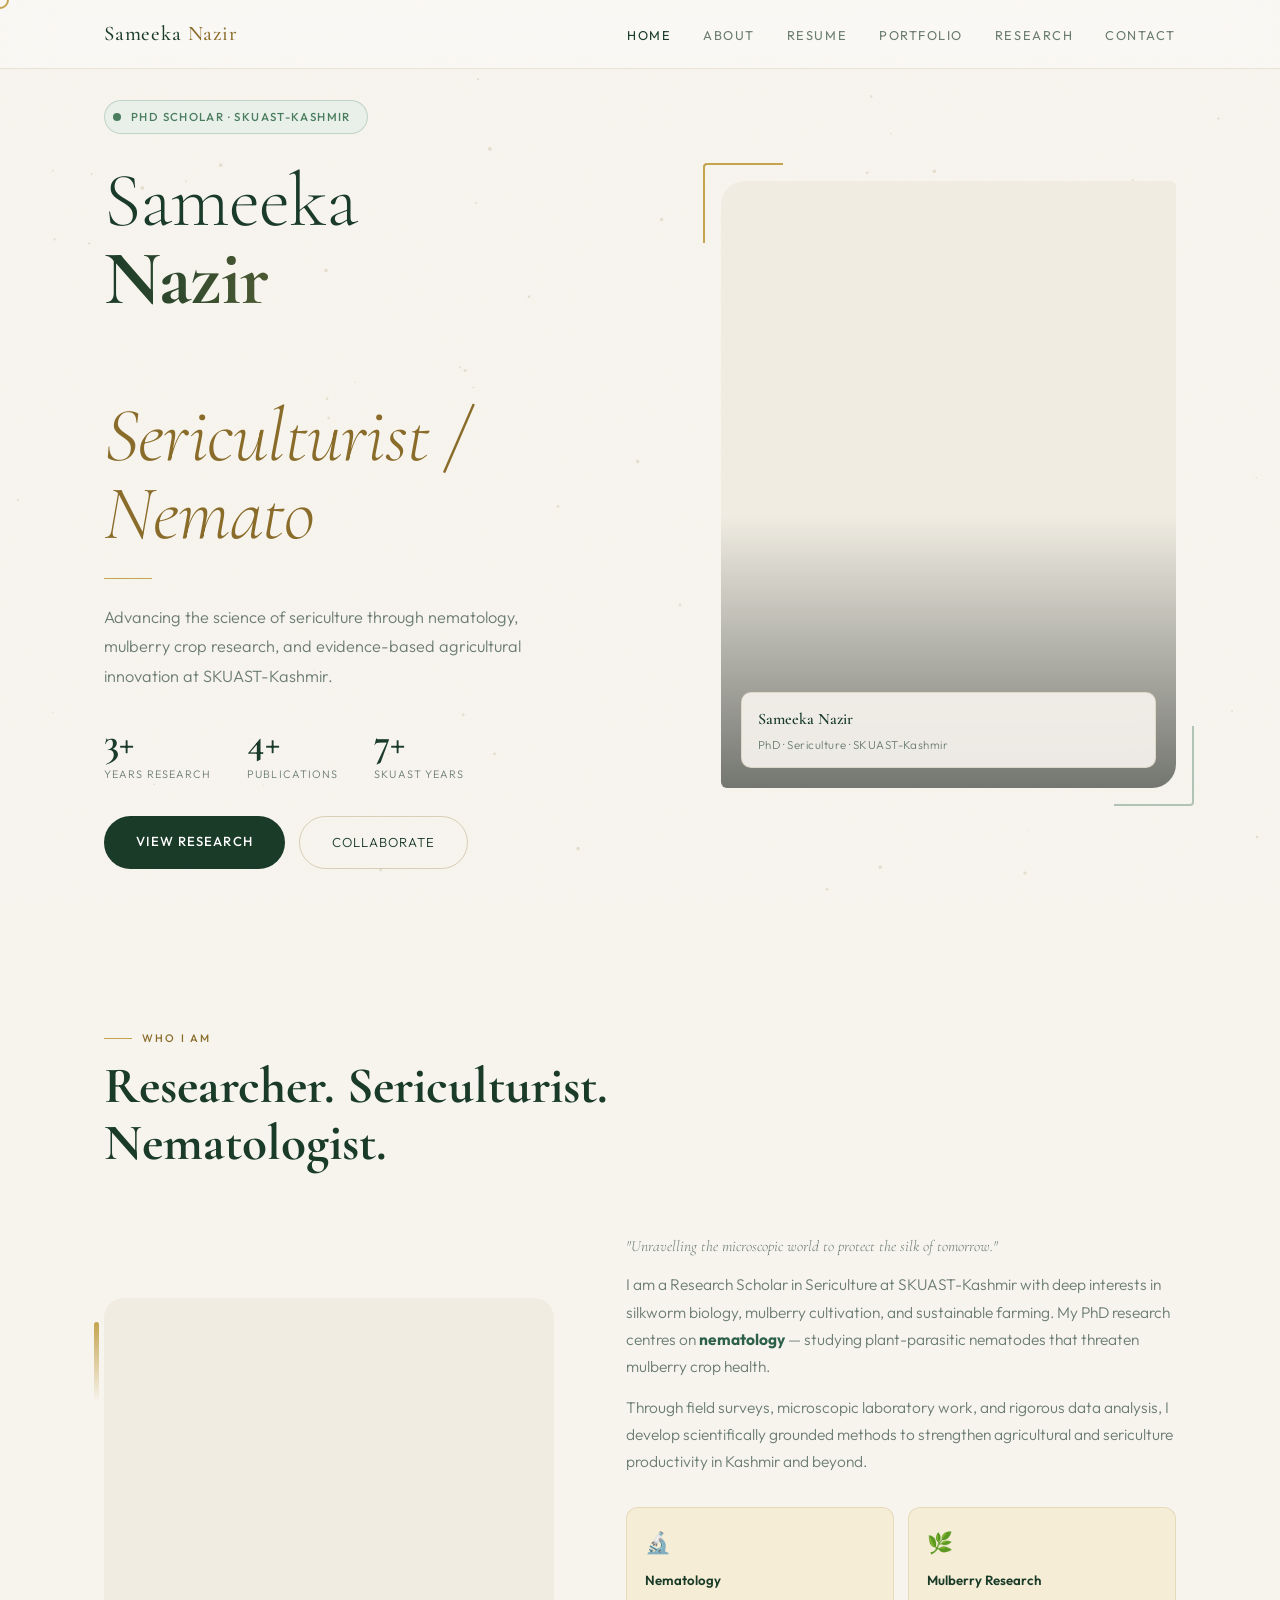
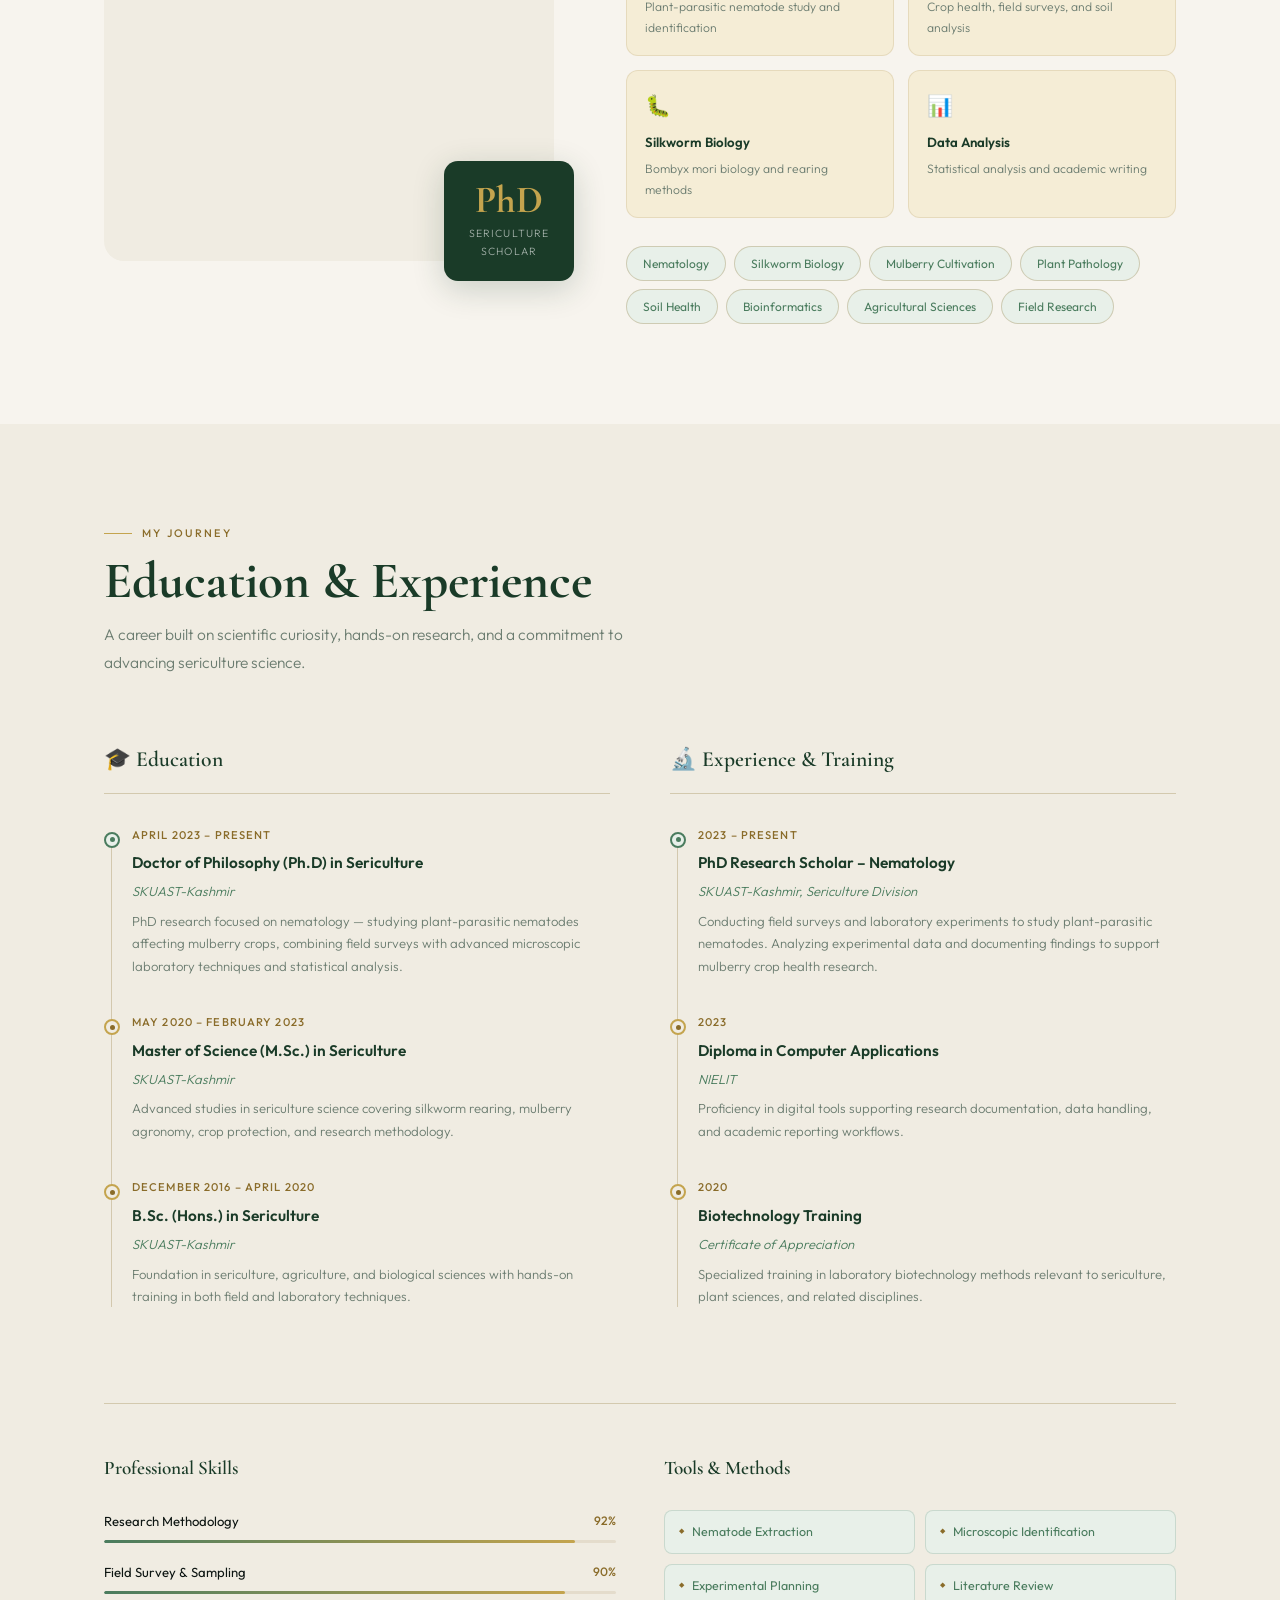
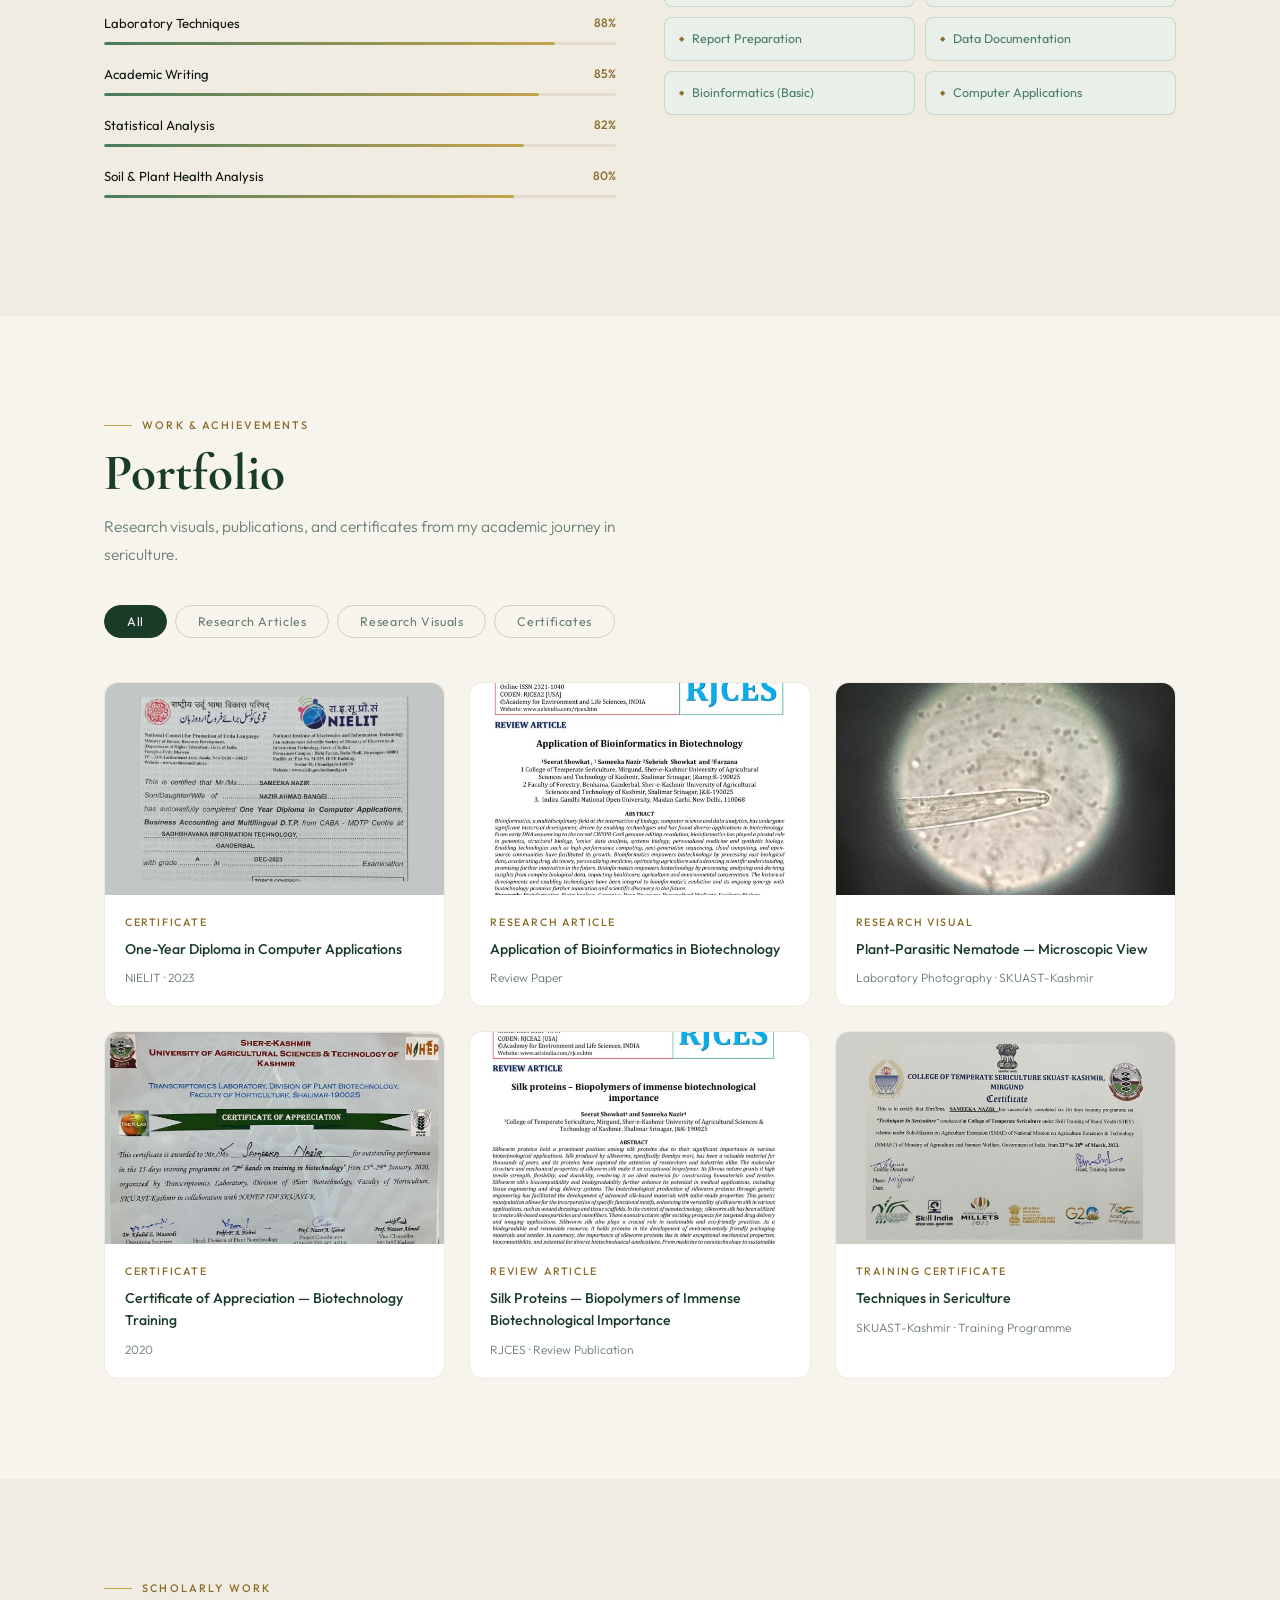
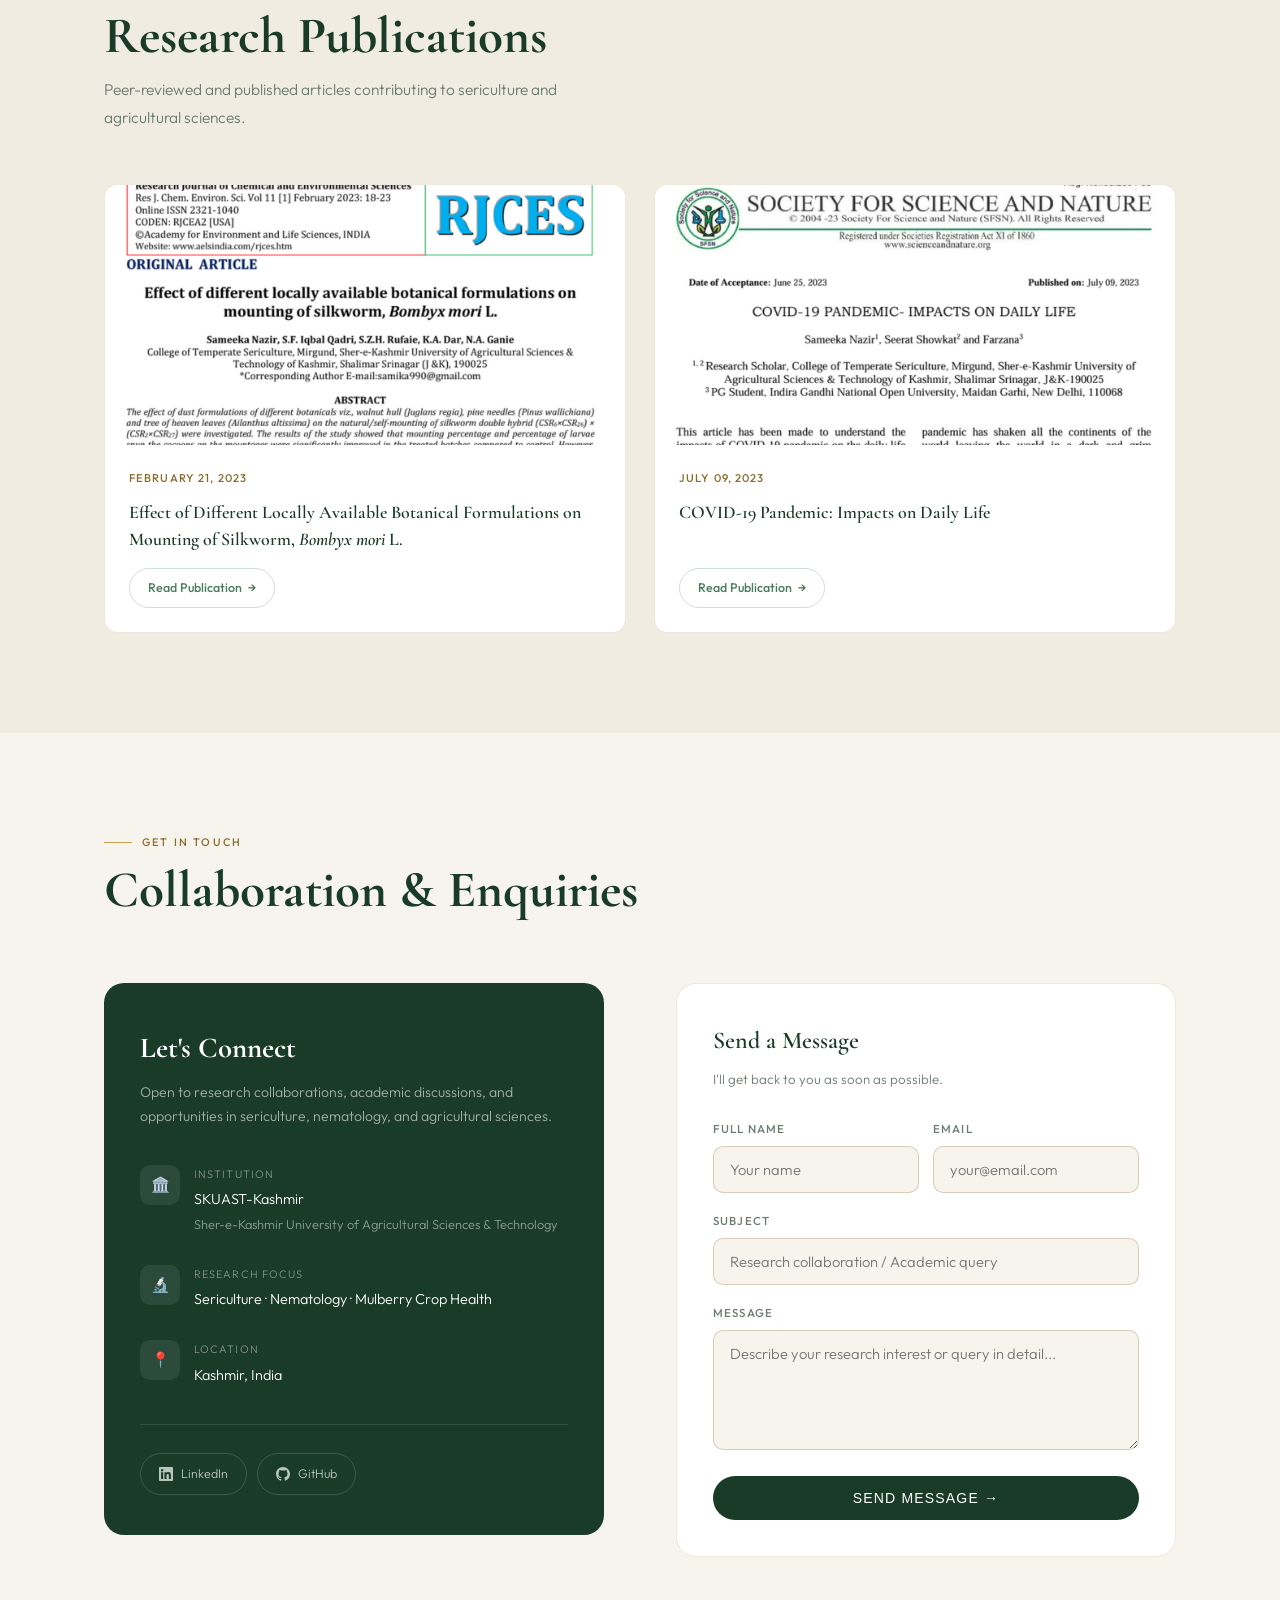
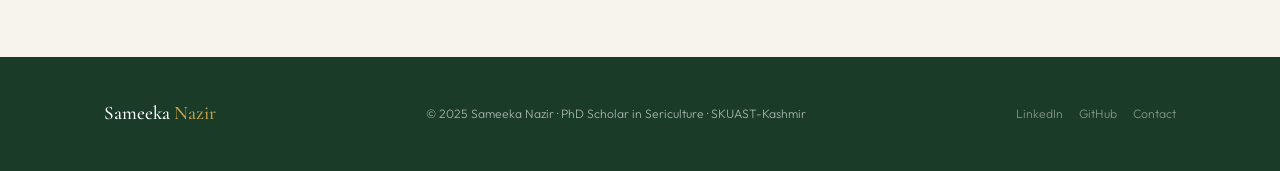
==== commit 9cb6c17a: "Update index.html" ====
--- a/index.html
+++ b/index.html
@@ -401,7 +401,7 @@
       <div class="about-img-col reveal">
         <div class="about-accent-bar"></div>
         <div class="about-img-frame">
-          <!-- *** ADD YOUR LAB/FIELD PHOTO: images/about-photo.jpg *** -->
+          <!-- *** ADD YOUR LAB/FIELD PHOTO: images/about-photo.JPG *** -->
           <img
             src="images/about-photo.jpg"
             alt="Sameeka Nazir conducting laboratory research at SKUAST-Kashmir"
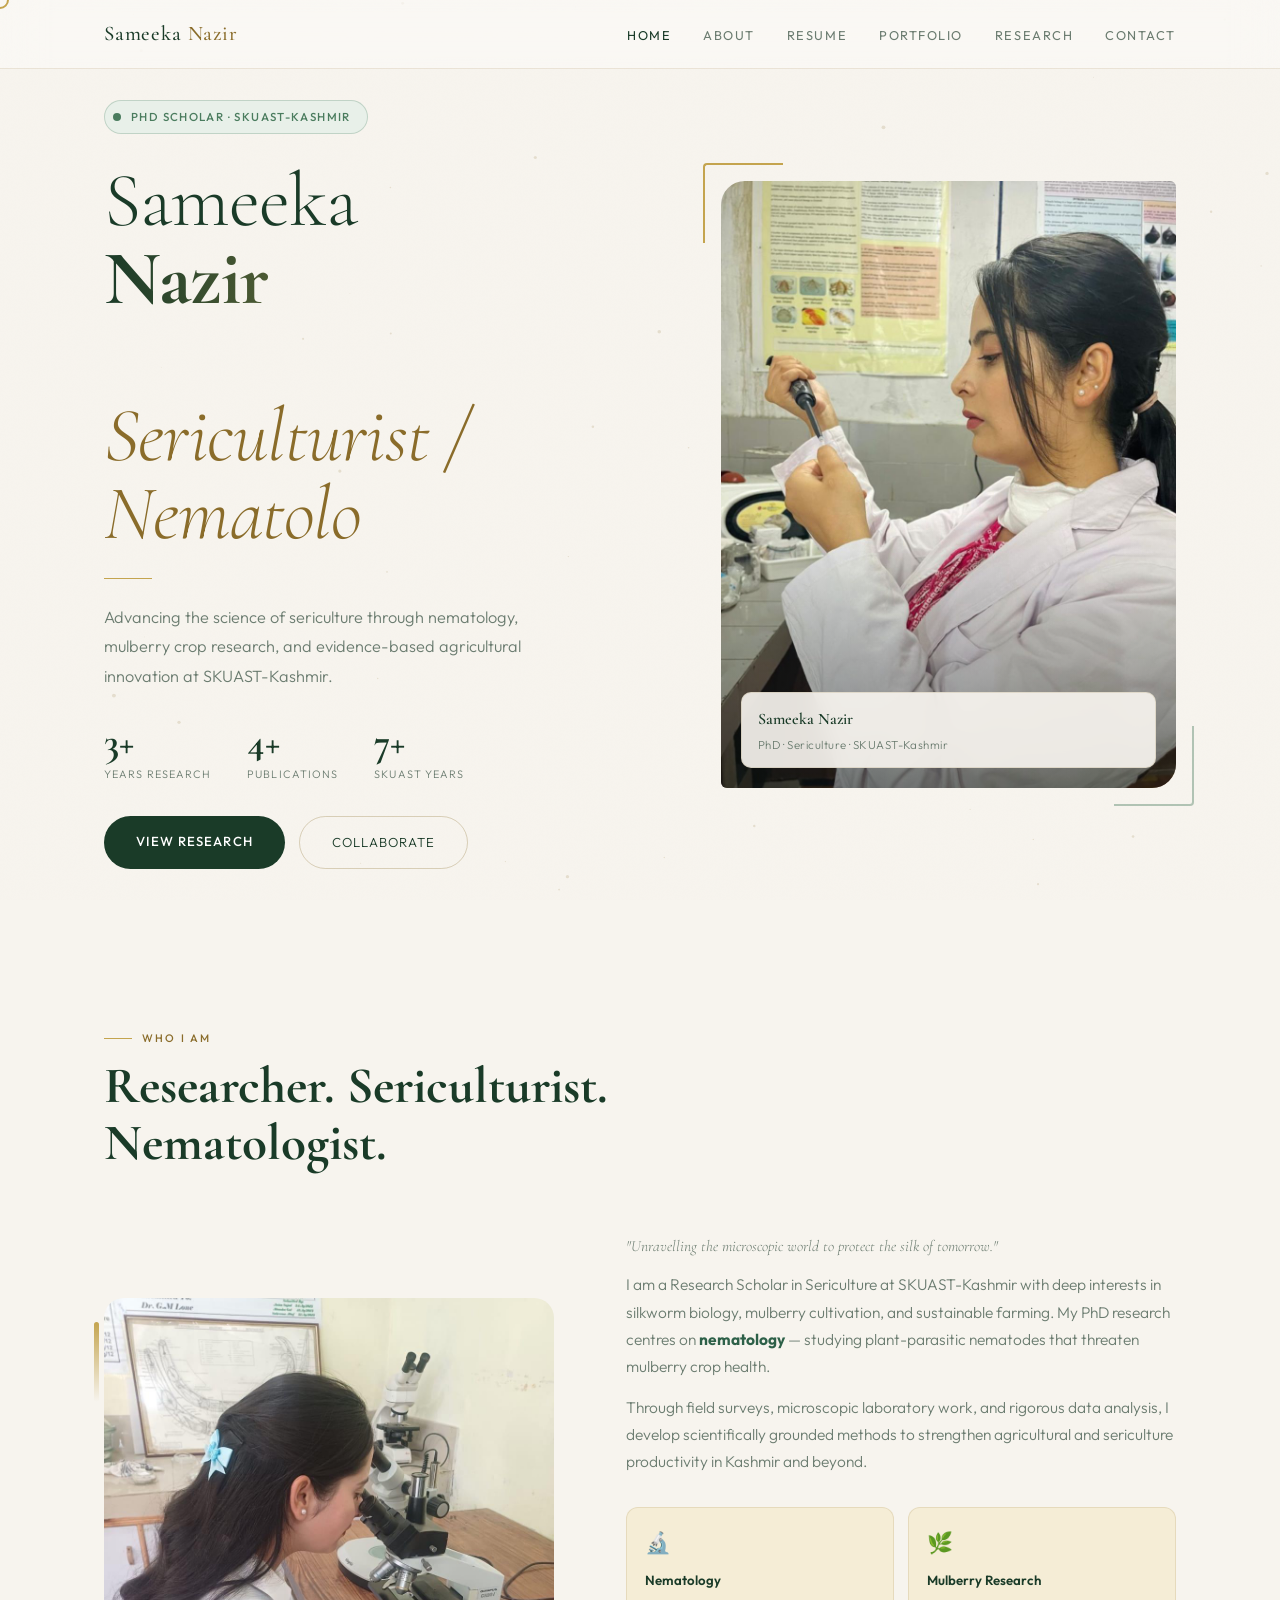
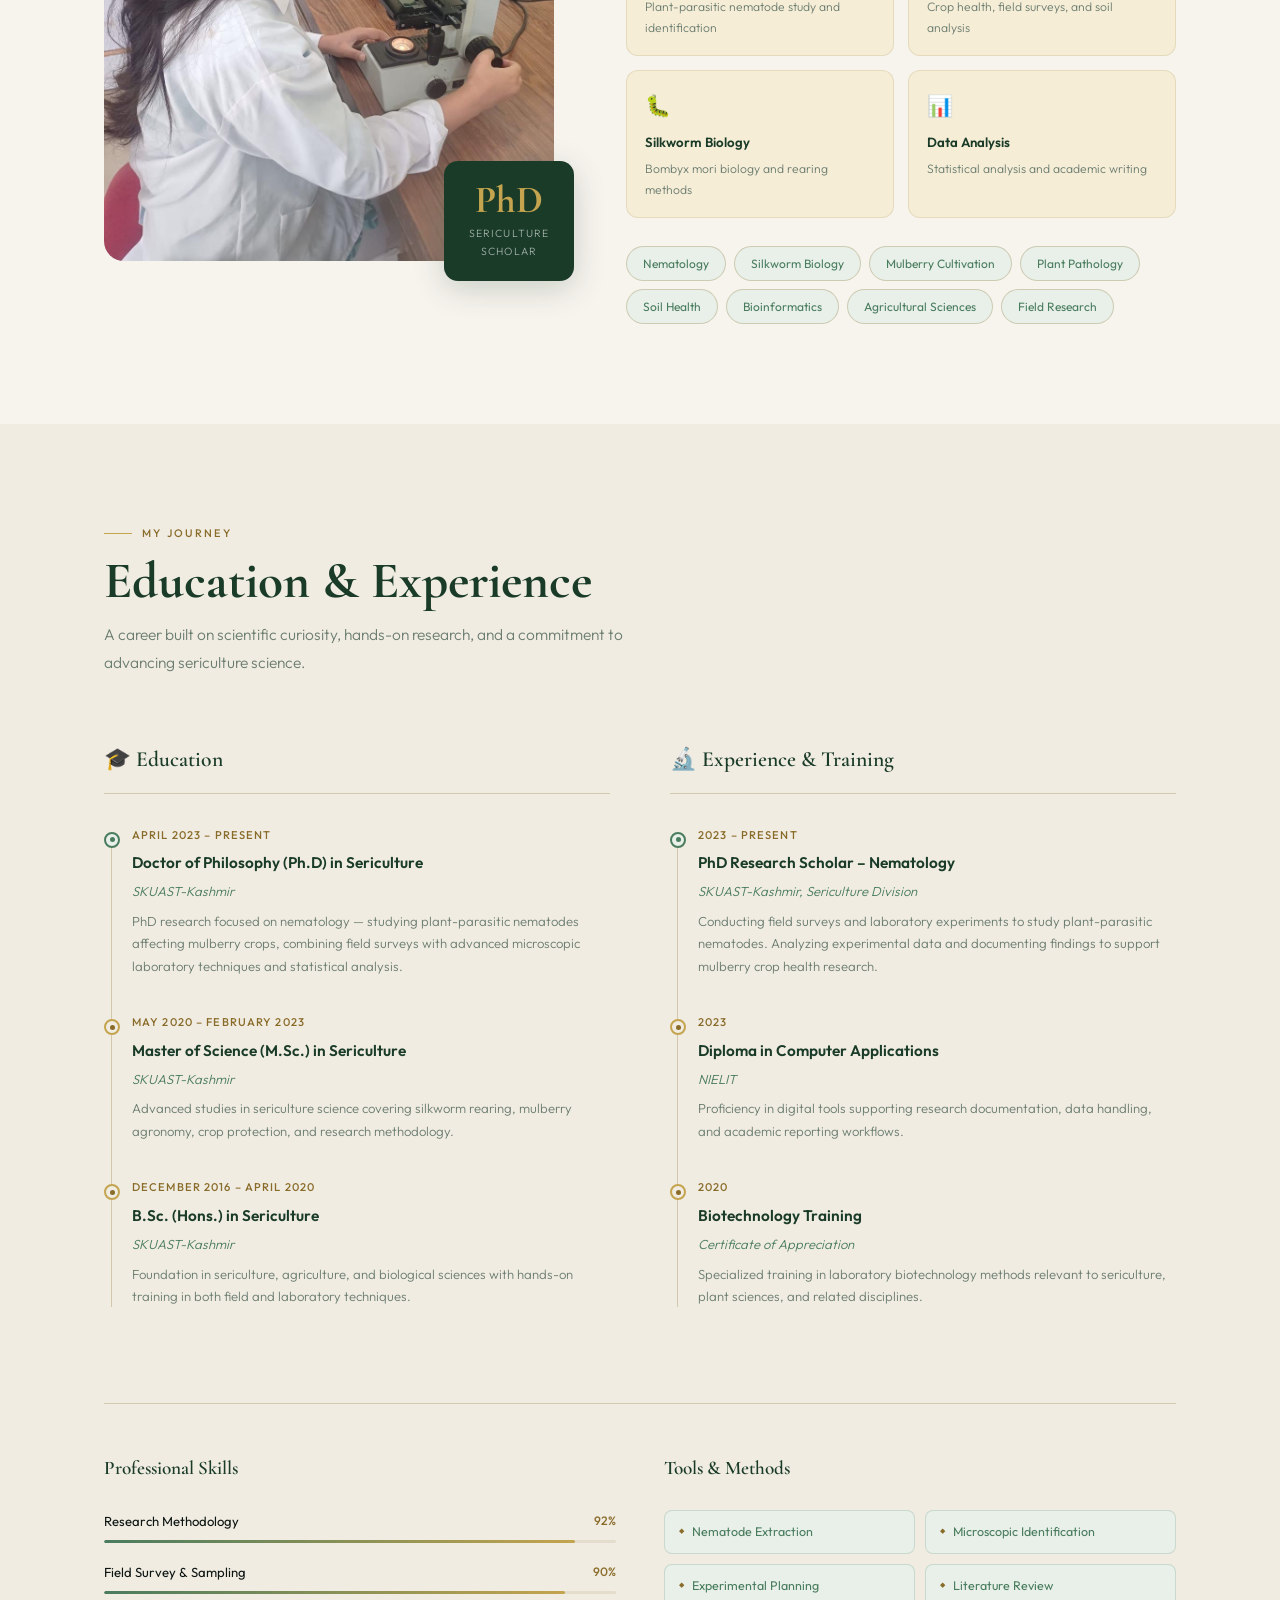
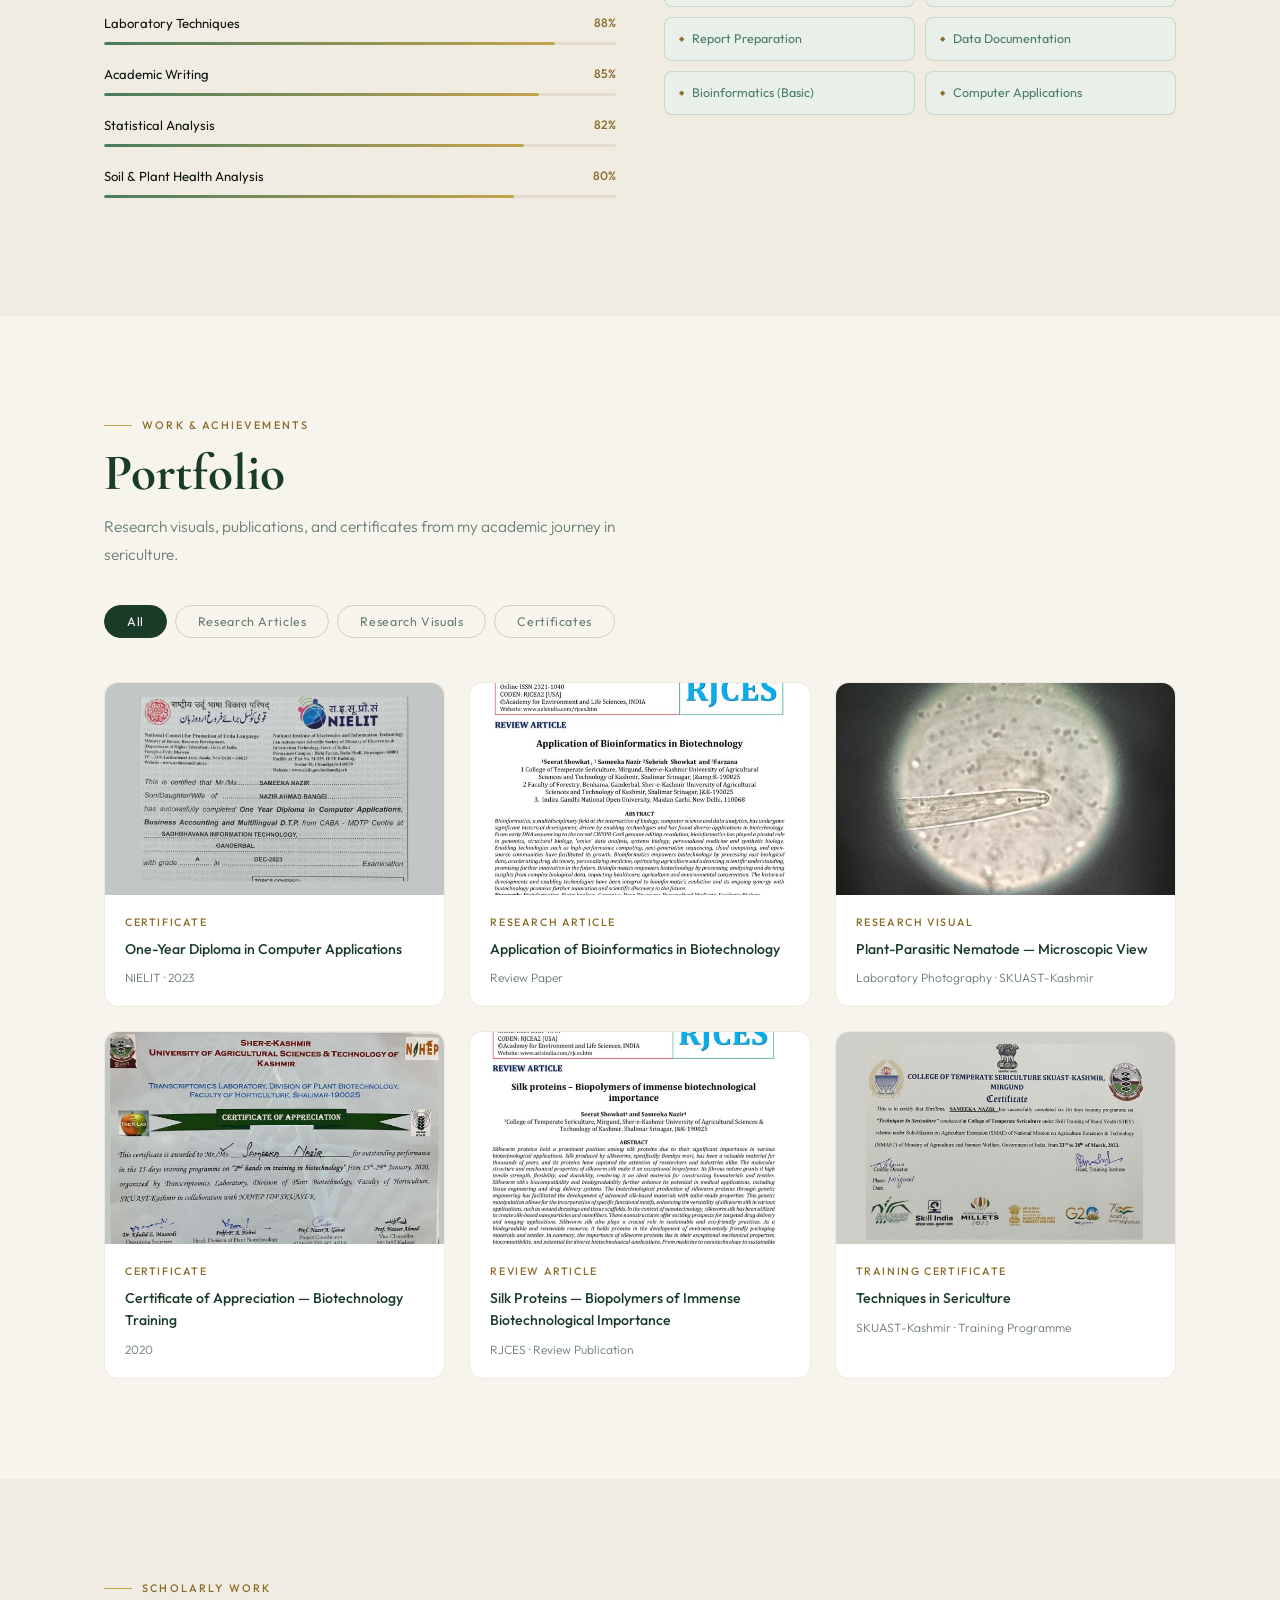
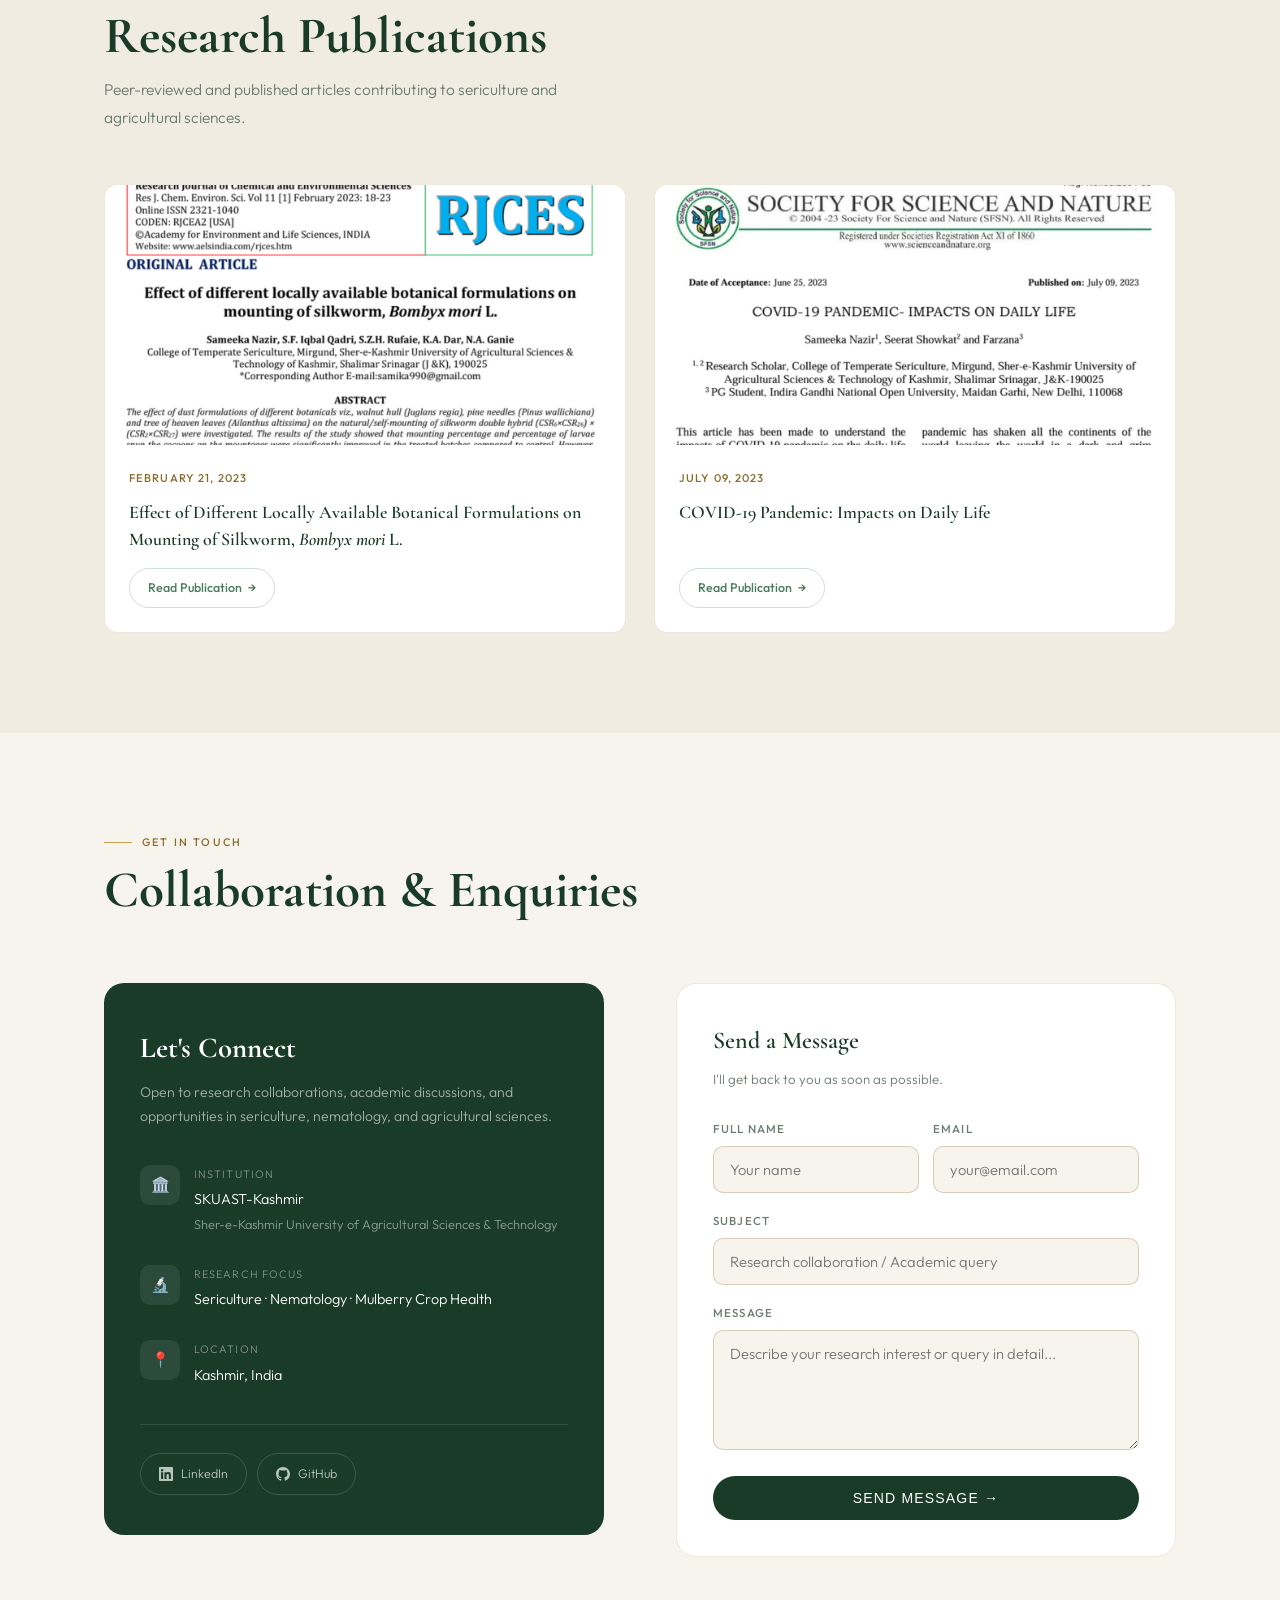
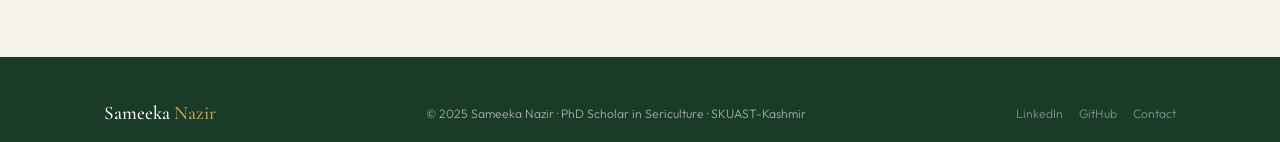
==== commit 4a7eb7ae: "Add files via upload" ====
--- a/index.html
+++ b/index.html
@@ -1,23 +1,89 @@
 <!DOCTYPE html>
 <html lang="en">
 <head>
-<meta charset="UTF-8"/>
-<meta name="viewport" content="width=device-width, initial-scale=1.0"/>
-<title>Sameeka Nazir | PhD Scholar in Sericulture | SKUAST-Kashmir</title>
-<meta name="description" content="Sameeka Nazir is a PhD Research Scholar in Sericulture at SKUAST-Kashmir, specializing in nematology, mulberry cultivation, silkworm biology, and sustainable agricultural research."/>
-<meta name="keywords" content="Sameeka Nazir, Sericulture, PhD Scholar, SKUAST Kashmir, Nematology, Silkworm Biology, Mulberry Cultivation, Agricultural Research, Kashmir"/>
-<meta name="author" content="Sameeka Nazir"/>
-<meta name="robots" content="index, follow"/>
-<link rel="canonical" href="https://samikanazir.github.io/"/>
-<meta property="og:type" content="website"/>
-<meta property="og:title" content="Sameeka Nazir | PhD Scholar in Sericulture"/>
-<meta property="og:description" content="Research Scholar at SKUAST-Kashmir specializing in nematology, silkworm biology, and sustainable sericulture."/>
-<meta property="og:url" content="https://samikanazir.github.io/"/>
-<meta property="og:image" content="images/intro-image.jpg"/>
-<meta name="twitter:card" content="summary_large_image"/>
-<meta name="twitter:title" content="Sameeka Nazir | PhD Scholar in Sericulture"/>
-<meta name="twitter:description" content="Research Scholar at SKUAST-Kashmir specializing in nematology and sericulture."/>
-<script type="application/ld+json">{"@context":"https://schema.org","@type":"Person","name":"Sameeka Nazir","jobTitle":"PhD Research Scholar in Sericulture","affiliation":{"@type":"Organization","name":"SKUAST-Kashmir"},"url":"https://samikanazir.github.io/","sameAs":["https://www.linkedin.com/in/samika-nazir01/","https://github.com/Samikanazir"],"knowsAbout":["Sericulture","Nematology","Mulberry Cultivation","Silkworm Biology","Agricultural Research"]}</script>
+<!-- Basic SEO -->
+<meta charset="UTF-8" />
+<meta name="viewport" content="width=device-width, initial-scale=1.0" />
+
+<title>Sameeka Nazir | PhD Scholar in Sericulture at SKUAST-Kashmir</title>
+
+<meta name="description" content="Sameeka Nazir is a PhD Research Scholar in Sericulture at SKUAST-Kashmir, specializing in nematology, silkworm biology, mulberry cultivation, sustainable agriculture, and sericulture research in Kashmir." />
+
+<meta name="keywords" content="Sameeka Nazir, PhD Scholar, Sericulture, SKUAST Kashmir, Nematology, Silkworm Biology, Mulberry Cultivation, Sustainable Agriculture, Agricultural Research, Kashmir, Sericulture Researcher, Silk Research" />
+
+<meta name="author" content="Sameeka Nazir" />
+<meta name="robots" content="index, follow, max-image-preview:large" />
+<meta name="language" content="English" />
+
+<!-- Canonical URL -->
+<link rel="canonical" href="https://samikanazir.vercel.app/" />
+
+<!-- Open Graph / Facebook -->
+<meta property="og:type" content="website" />
+<meta property="og:site_name" content="Sameeka Nazir Portfolio" />
+
+<meta property="og:title" content="Sameeka Nazir | PhD Scholar in Sericulture at SKUAST-Kashmir" />
+
+<meta property="og:description" content="Explore the academic portfolio of Sameeka Nazir, a PhD Scholar specializing in sericulture, nematology, mulberry cultivation, and sustainable agricultural research at SKUAST-Kashmir." />
+
+<meta property="og:url" content="https://samikanazir.vercel.app/" />
+
+<meta property="og:image" content="https://samikanazir.vercel.app/images/intro-image.jpg" />
+
+<meta property="og:image:alt" content="Sameeka Nazir - PhD Scholar in Sericulture at SKUAST-Kashmir" />
+
+<meta property="og:locale" content="en_IN" />
+
+<!-- Twitter SEO -->
+<meta name="twitter:card" content="summary_large_image" />
+
+<meta name="twitter:title" content="Sameeka Nazir | PhD Scholar in Sericulture" />
+
+<meta name="twitter:description" content="Research Scholar at SKUAST-Kashmir specializing in nematology, silkworm biology, and sustainable sericulture." />
+
+<meta name="twitter:image" content="https://samikanazir.vercel.app/images/intro-image.jpg" />
+
+<!-- Theme Color -->
+<meta name="theme-color" content="#0f172a" />
+
+<!-- Favicon -->
+<link rel="icon" type="image/png" href="/favicon.png" />
+
+<!-- SEO Structured Data -->
+<script type="application/ld+json">
+{
+  "@context": "https://schema.org",
+  "@type": "Person",
+  "name": "Sameeka Nazir",
+  "url": "https://samikanazir.vercel.app/",
+  "image": "https://samikanazir.vercel.app/images/intro-image.jpg",
+  "jobTitle": "PhD Research Scholar in Sericulture",
+  "description": "Research Scholar specializing in sericulture, nematology, silkworm biology, mulberry cultivation, and sustainable agriculture.",
+  
+  "worksFor": {
+    "@type": "CollegeOrUniversity",
+    "name": "SKUAST-Kashmir"
+  },
+
+  "alumniOf": {
+    "@type": "CollegeOrUniversity",
+    "name": "SKUAST-Kashmir"
+  },
+
+  "knowsAbout": [
+    "Sericulture",
+    "Nematology",
+    "Silkworm Biology",
+    "Mulberry Cultivation",
+    "Agricultural Research",
+    "Sustainable Agriculture"
+  ],
+
+  "sameAs": [
+    "https://github.com/samikanazir"
+  ]
+}
+</script>
 <link rel="preconnect" href="https://fonts.googleapis.com"/>
 <link rel="preconnect" href="https://fonts.gstatic.com" crossorigin/>
 <link href="https://fonts.googleapis.com/css2?family=Cormorant+Garamond:ital,wght@0,300;0,500;0,700;1,300;1,500&family=Outfit:wght@300;400;500;600&display=swap" rel="stylesheet"/>
@@ -377,7 +443,7 @@
         <!-- *** REPLACE WITH YOUR PHOTO: images/intro-image.jpg *** -->
         <img
           src="images/intro-image.jpg"
-          alt="Sameeka Nazir – PhD Scholar in Sericulture at SKUAST-Kashmir"
+          alt="Sameeka Nazir  PhD Scholar in Sericulture at SKUAST-Kashmir"
           width="460" height="613"
           loading="eager"
           onerror="this.style.display='none'"
@@ -401,7 +467,7 @@
       <div class="about-img-col reveal">
         <div class="about-accent-bar"></div>
         <div class="about-img-frame">
-          <!-- *** ADD YOUR LAB/FIELD PHOTO: images/about-photo.JPG *** -->
+          <!-- *** ADD YOUR LAB/FIELD PHOTO: images/about-photo.jpg *** -->
           <img
             src="images/about-photo.jpg"
             alt="Sameeka Nazir conducting laboratory research at SKUAST-Kashmir"
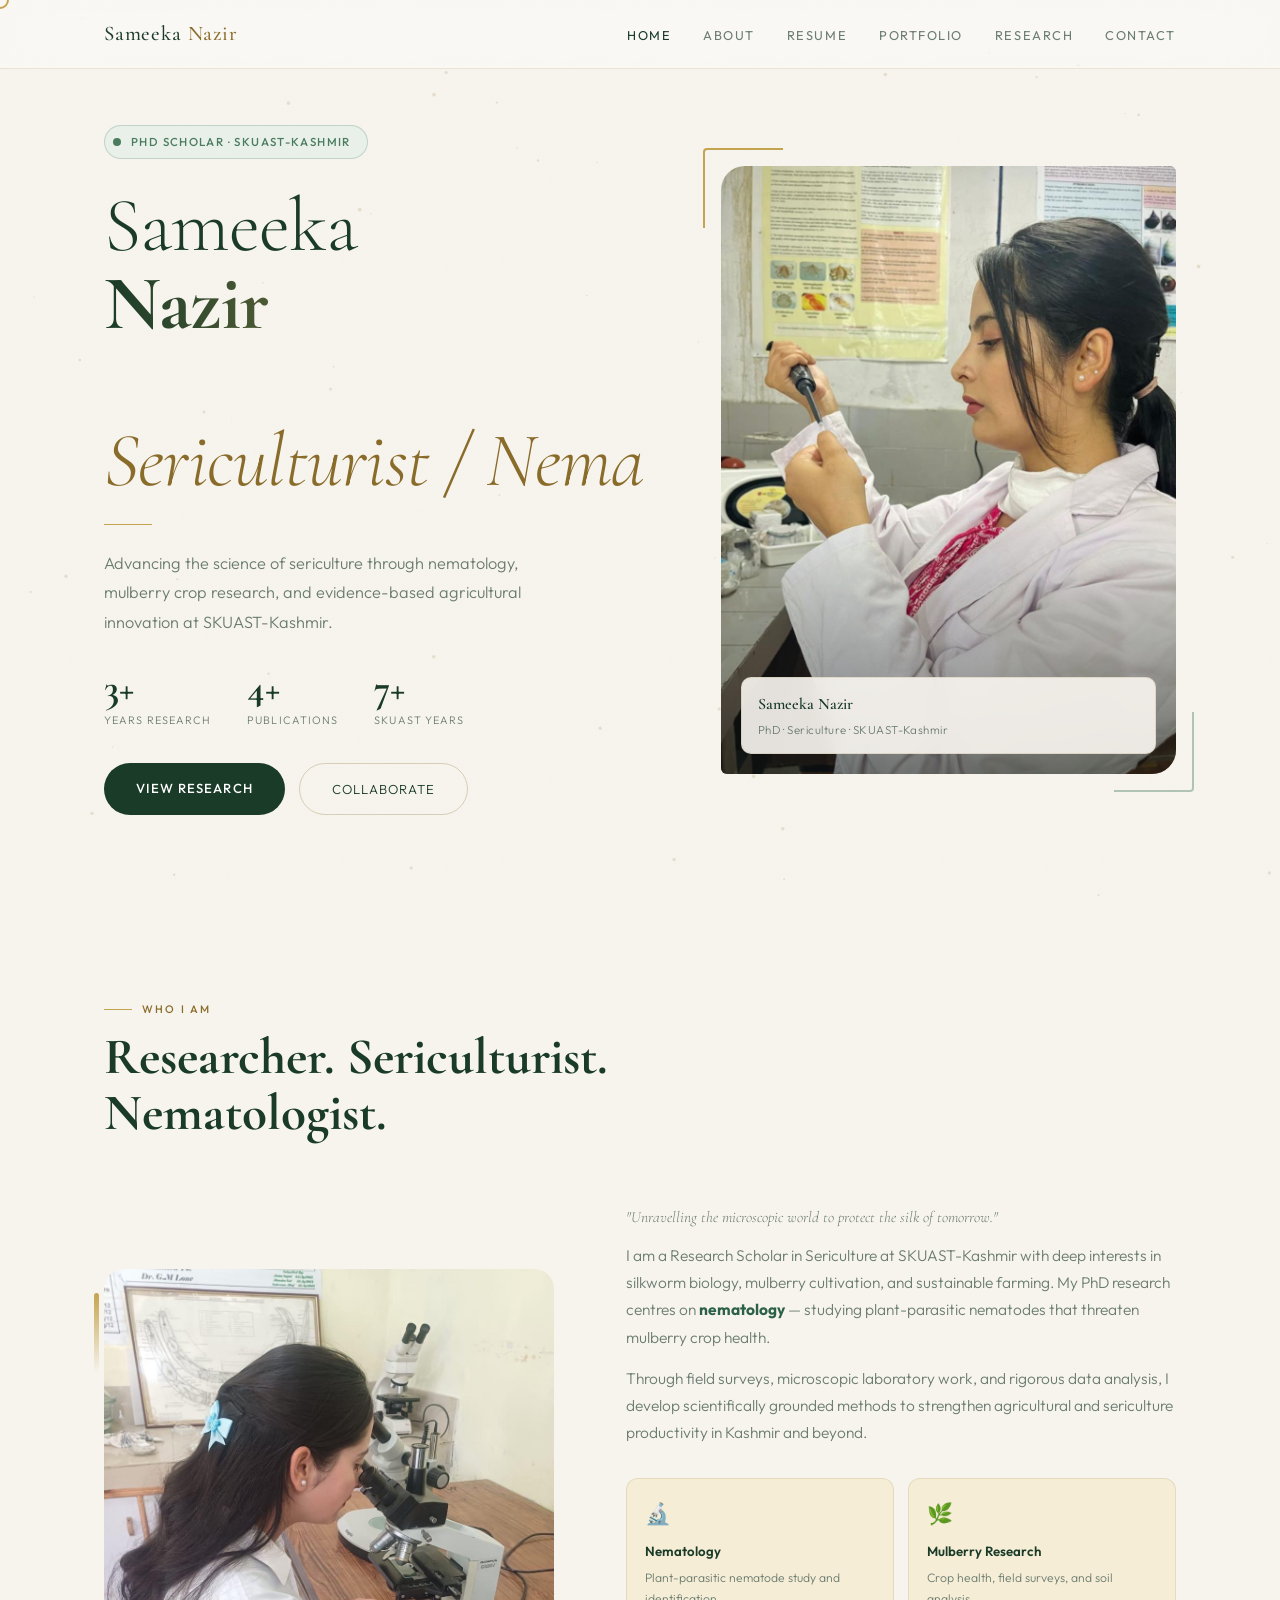
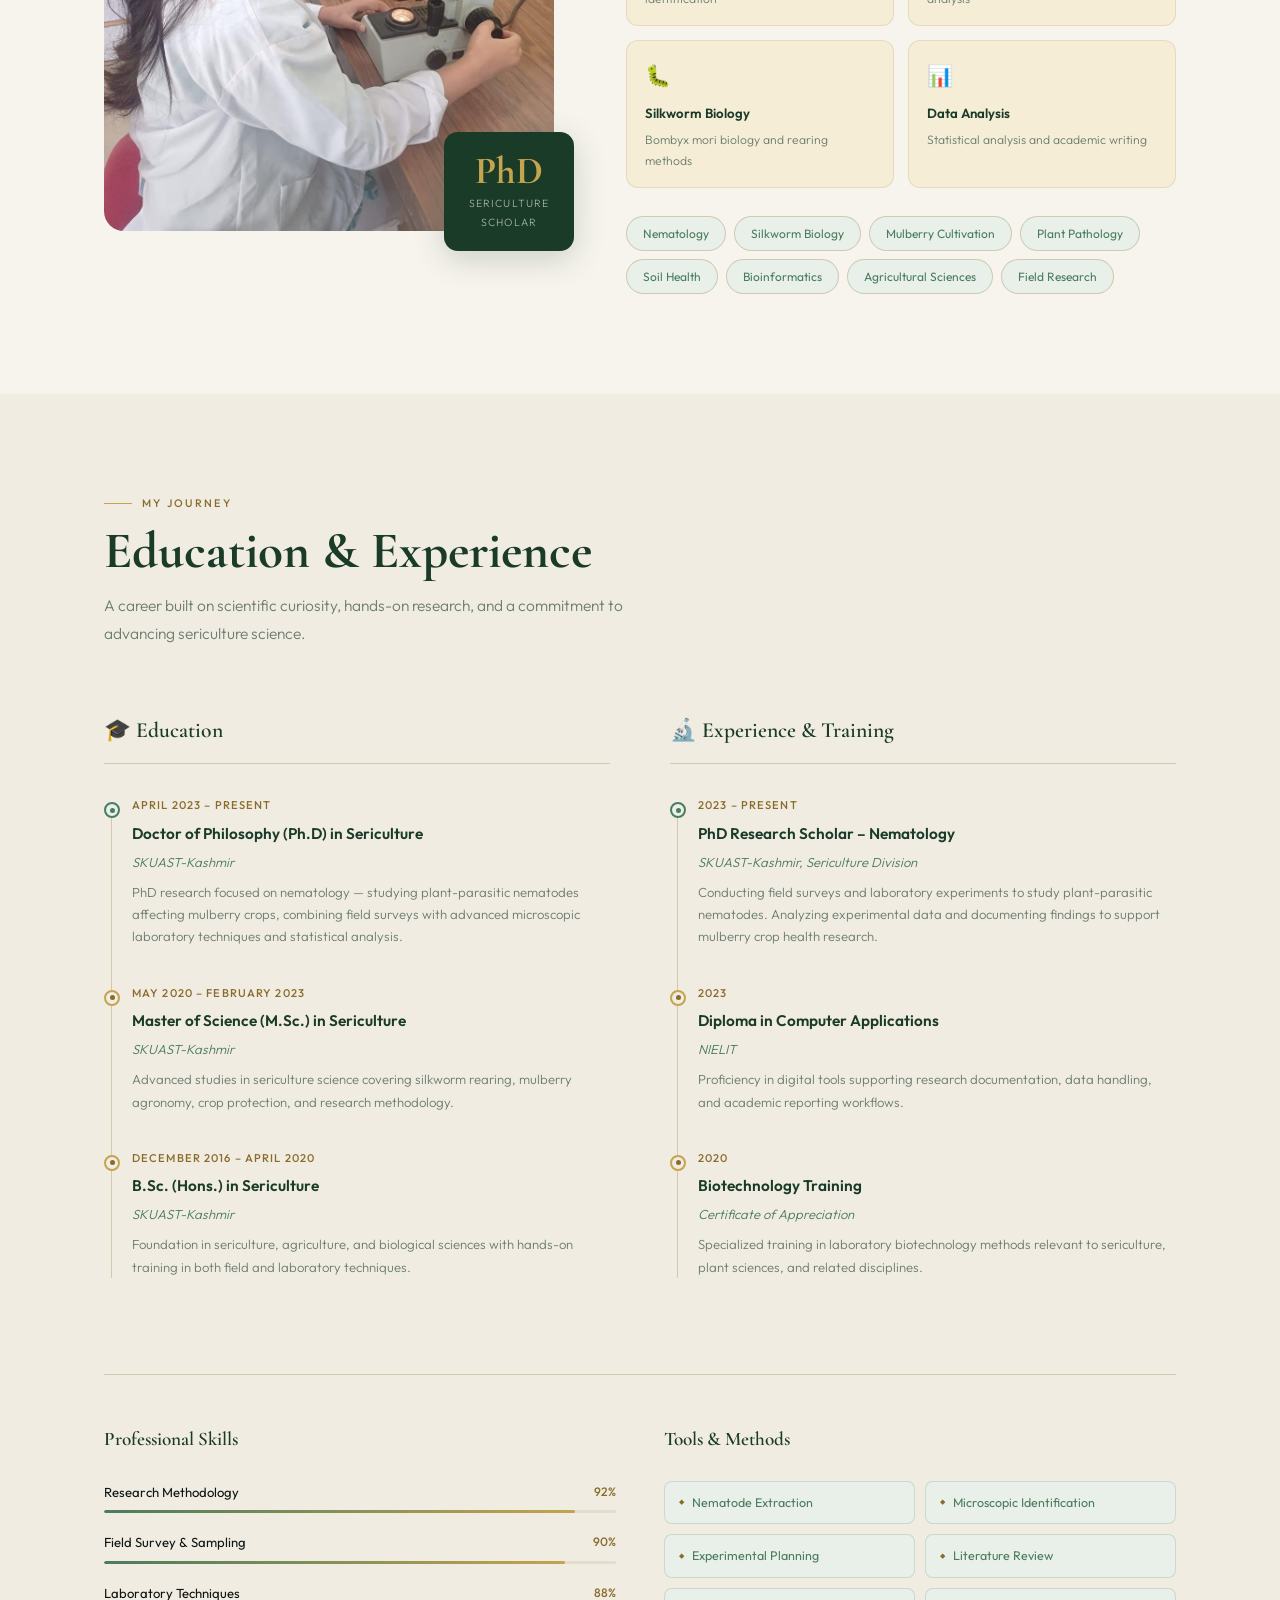
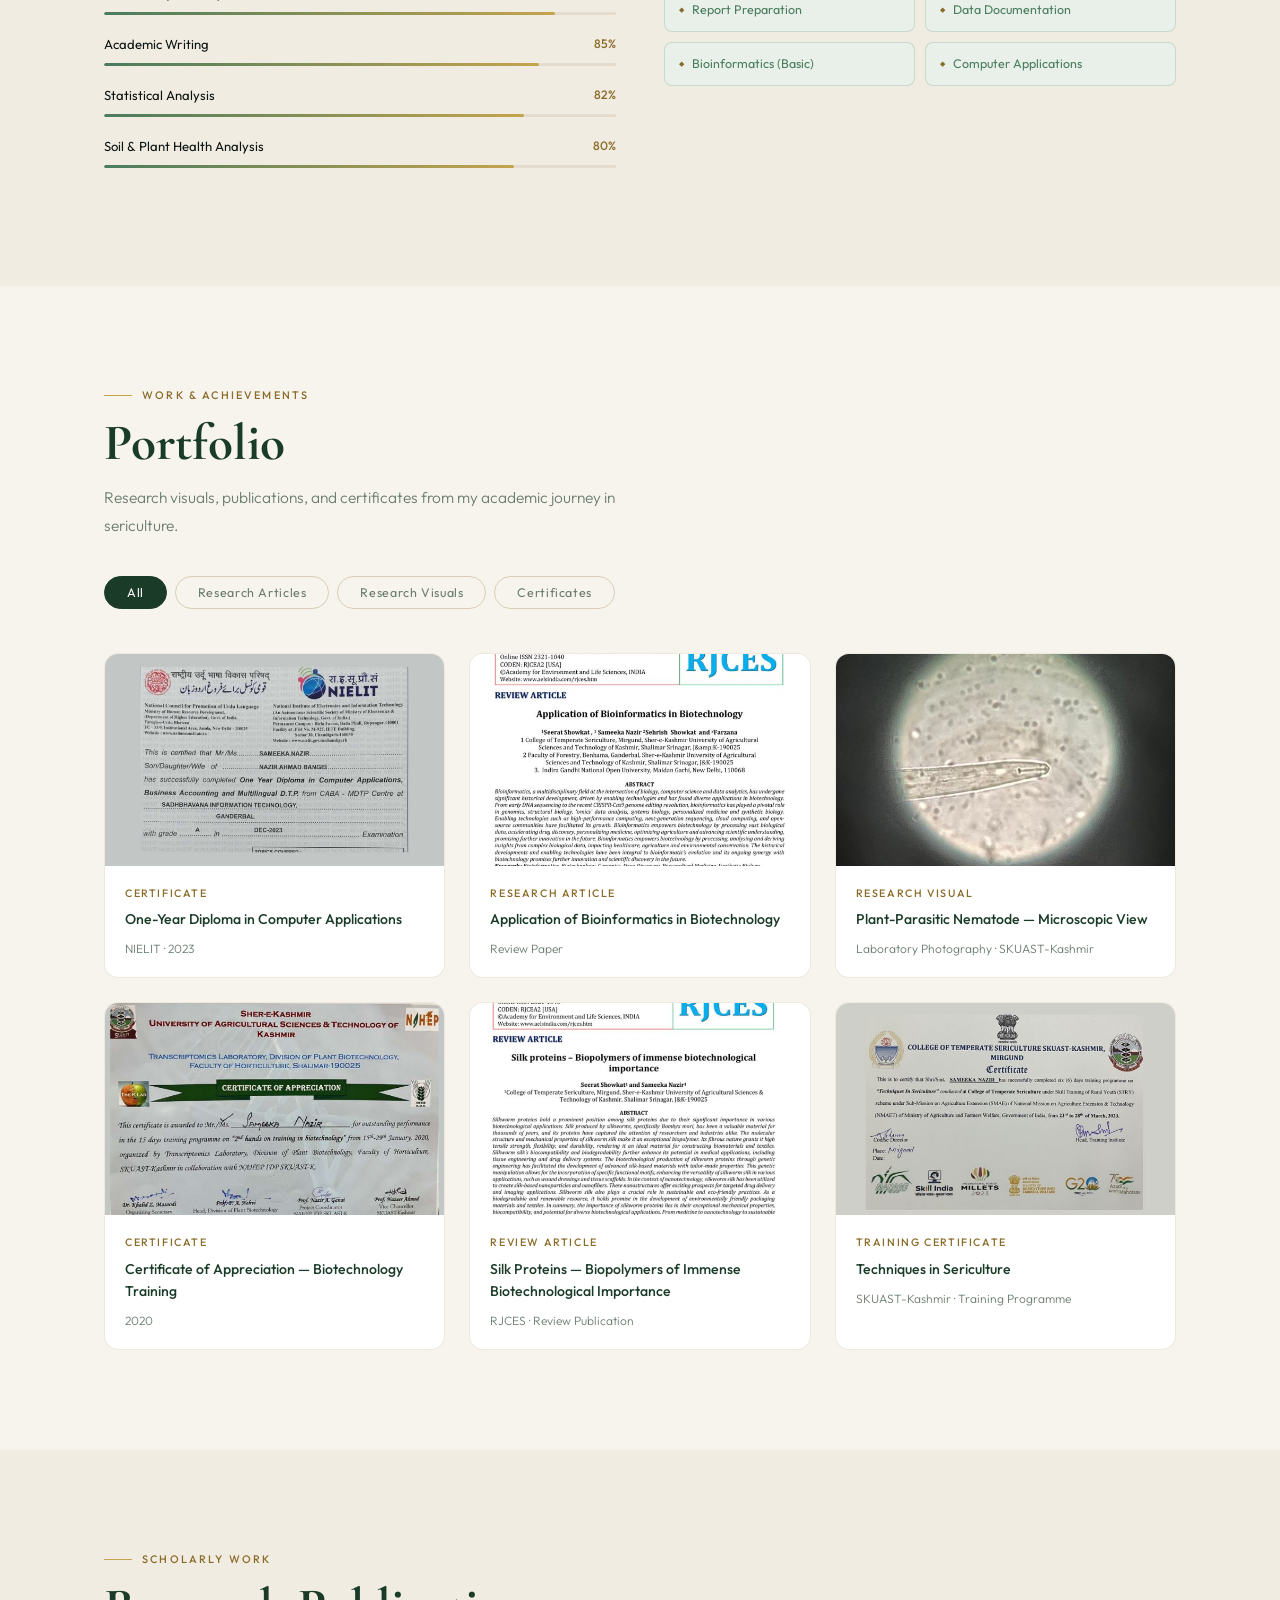
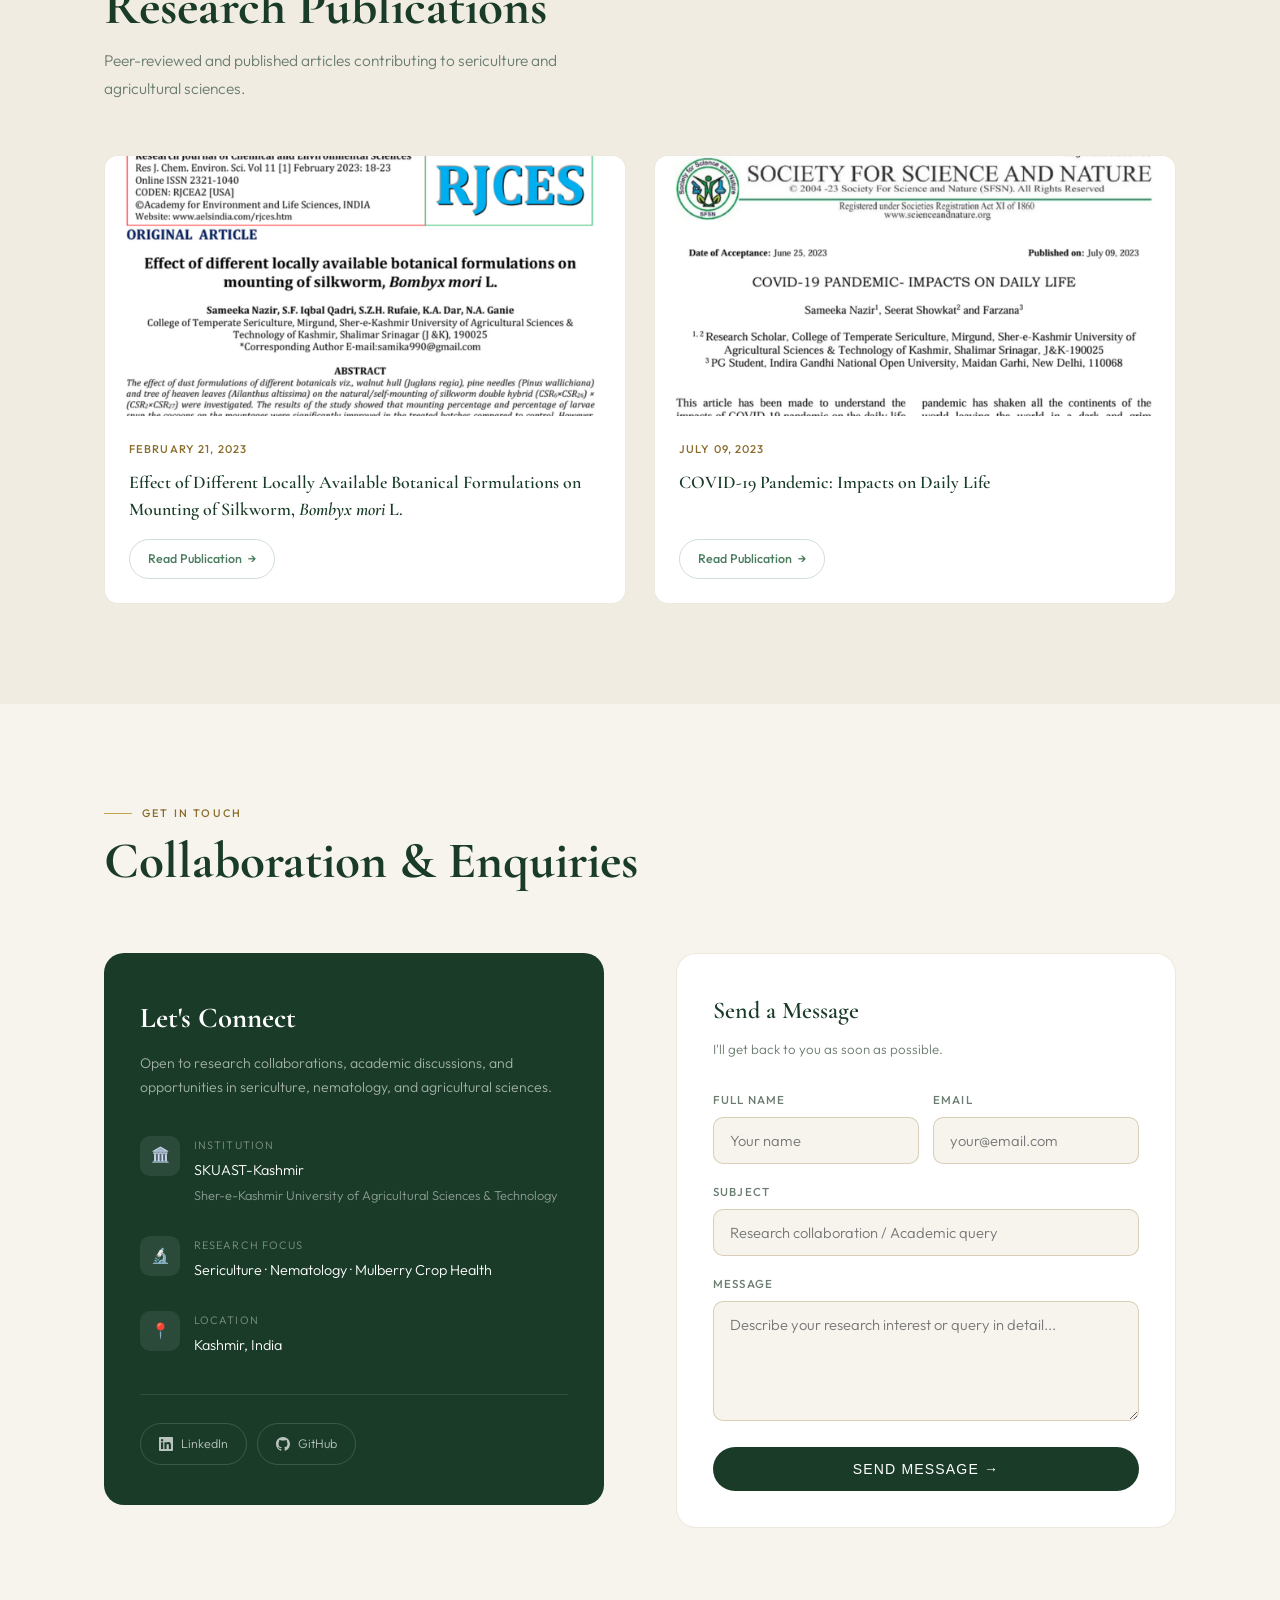
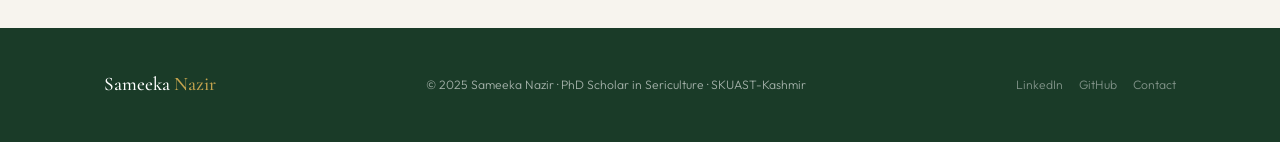
==== commit 93f092fa: "Update index.html" ====
--- a/index.html
+++ b/index.html
@@ -47,7 +47,7 @@
 <meta name="theme-color" content="#0f172a" />
 
 <!-- Favicon -->
-<link rel="icon" type="image/png" href="/favicon.png" />
+<link rel="icon" type="image/svg+xml" href="images/favicon.svg">
 
 <!-- SEO Structured Data -->
 <script type="application/ld+json">
